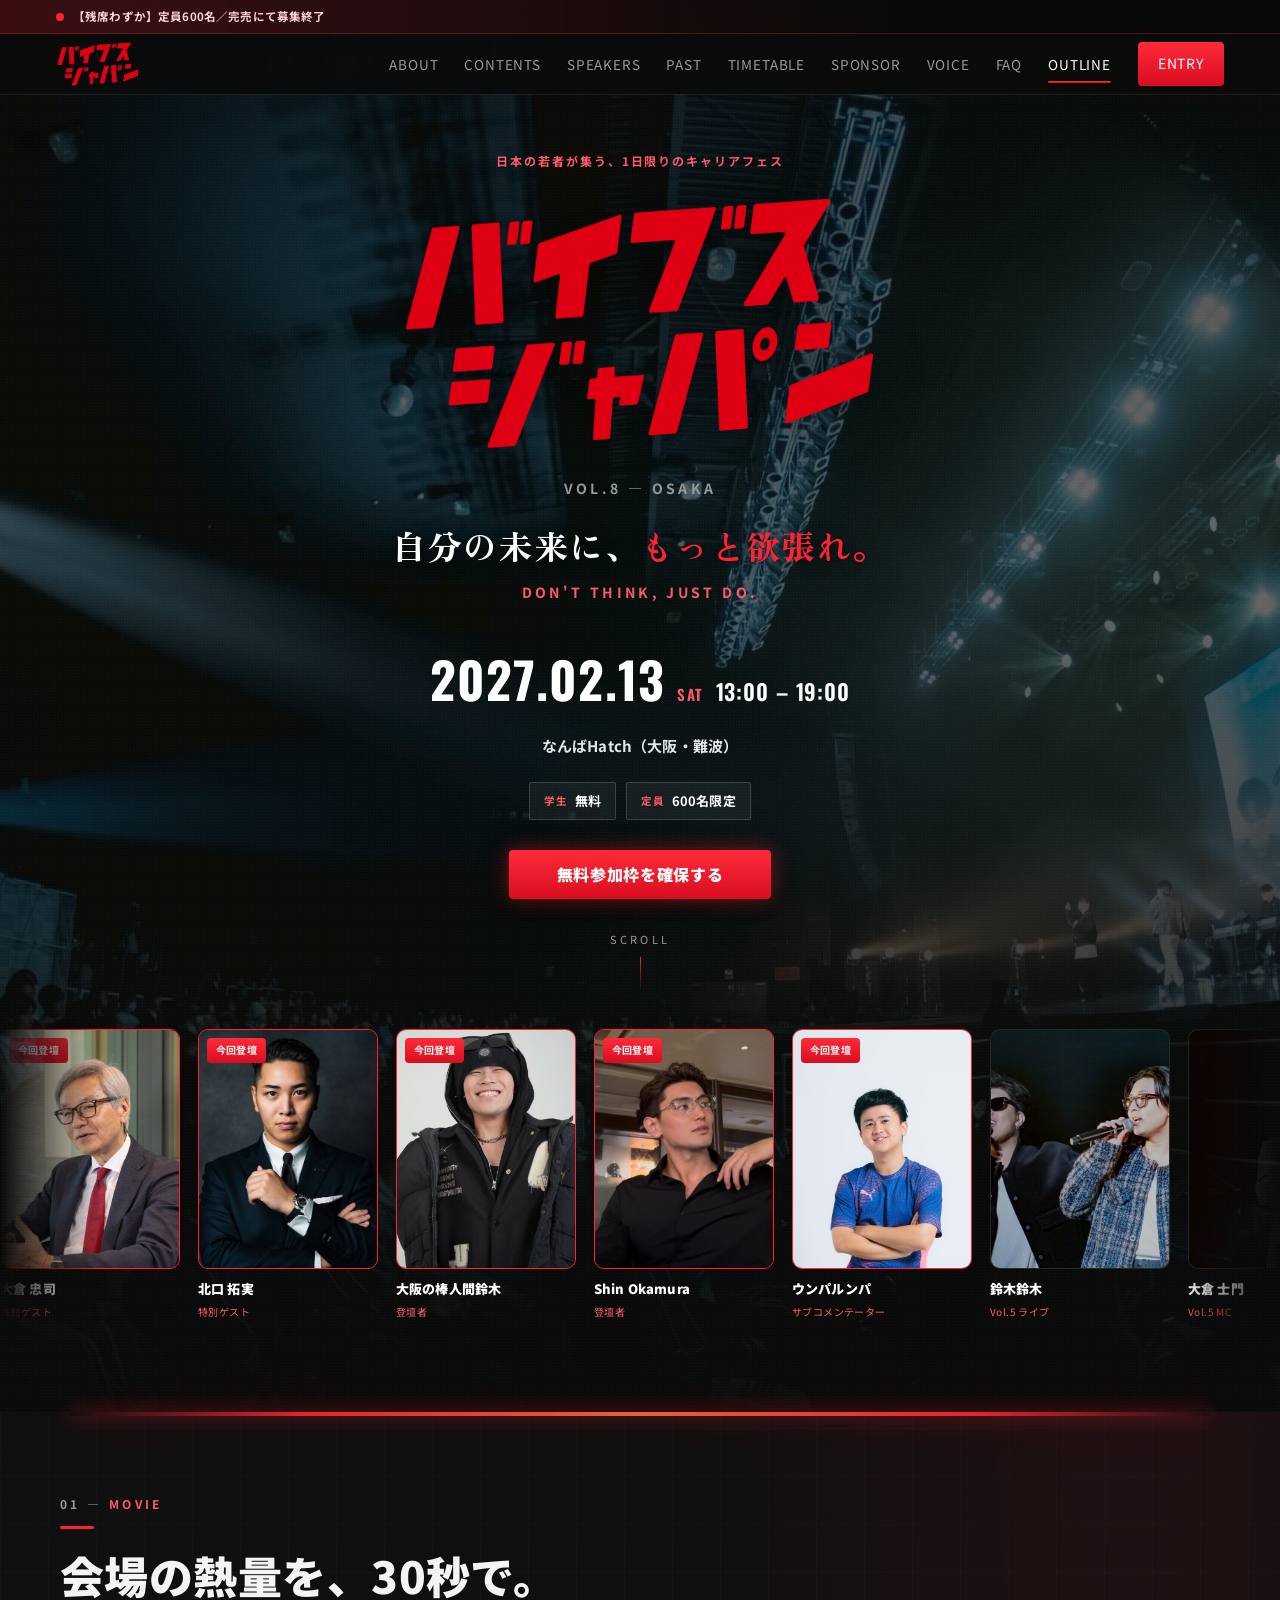
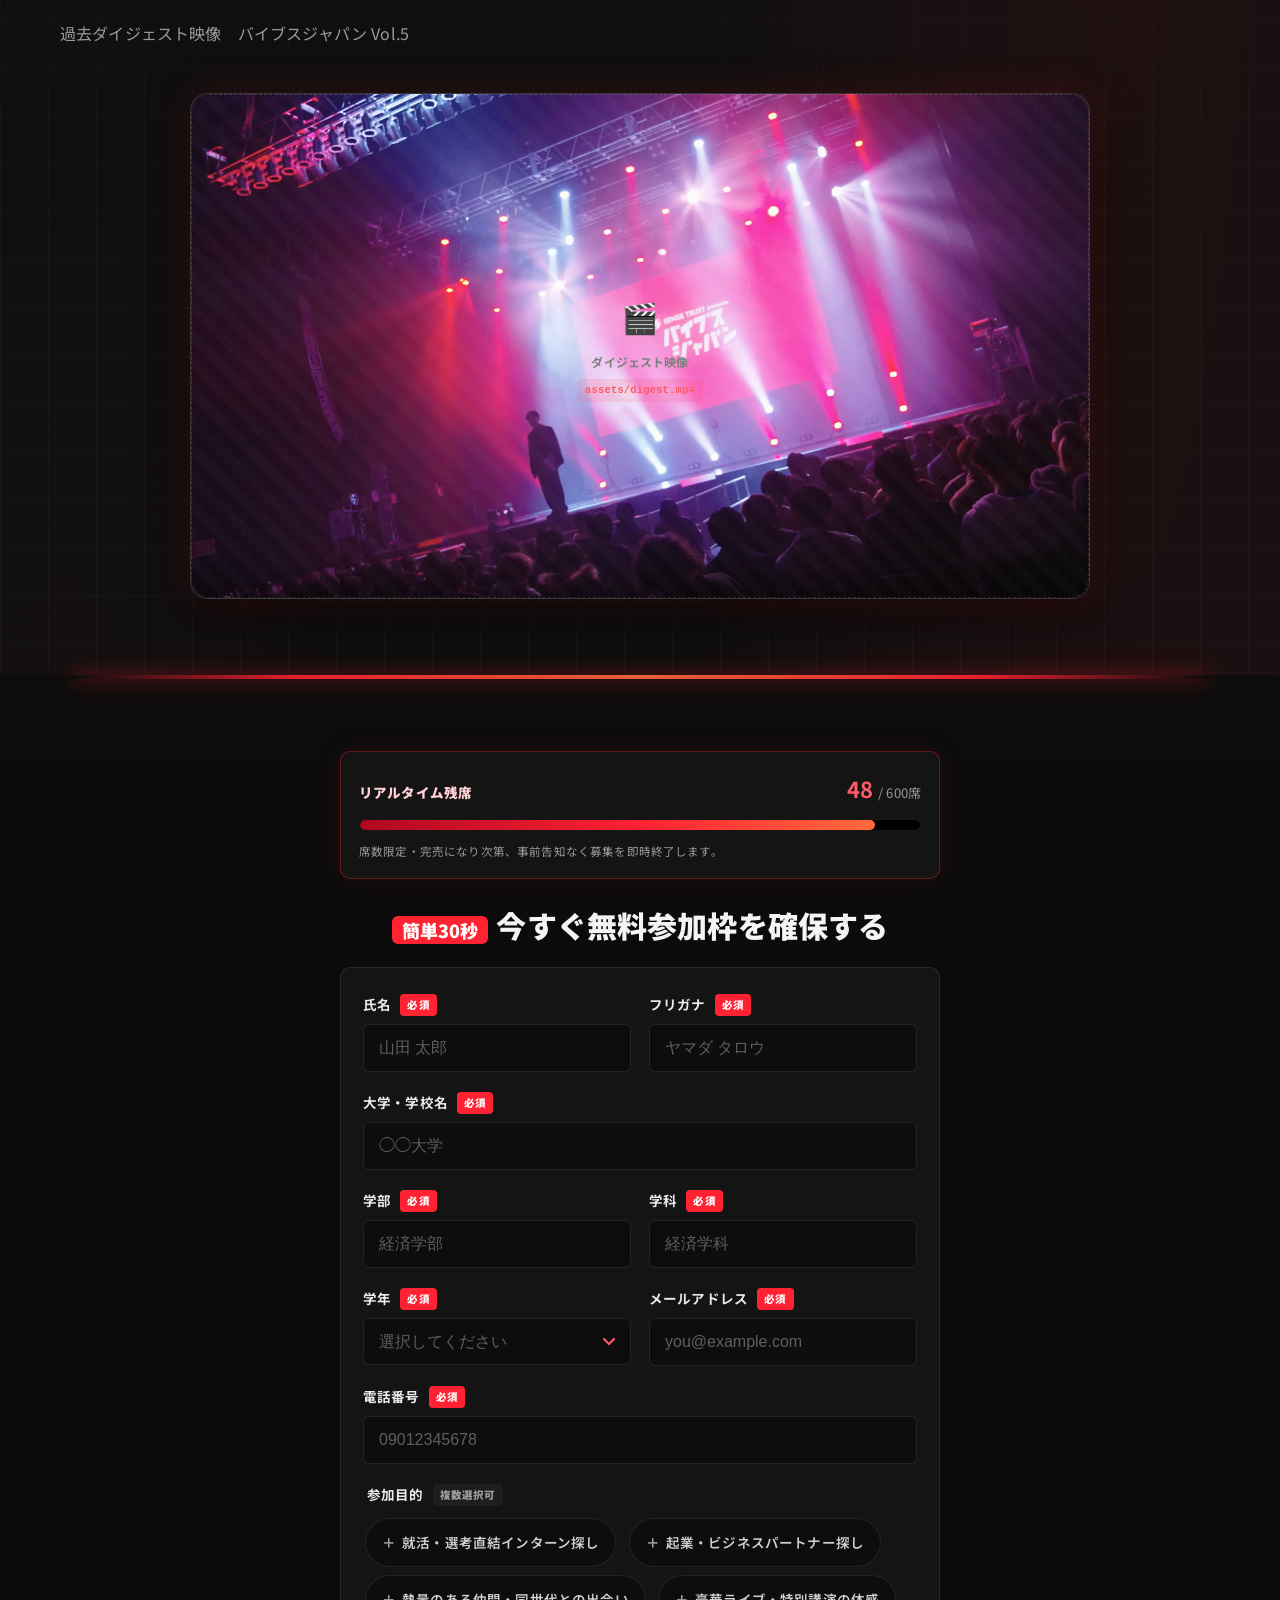
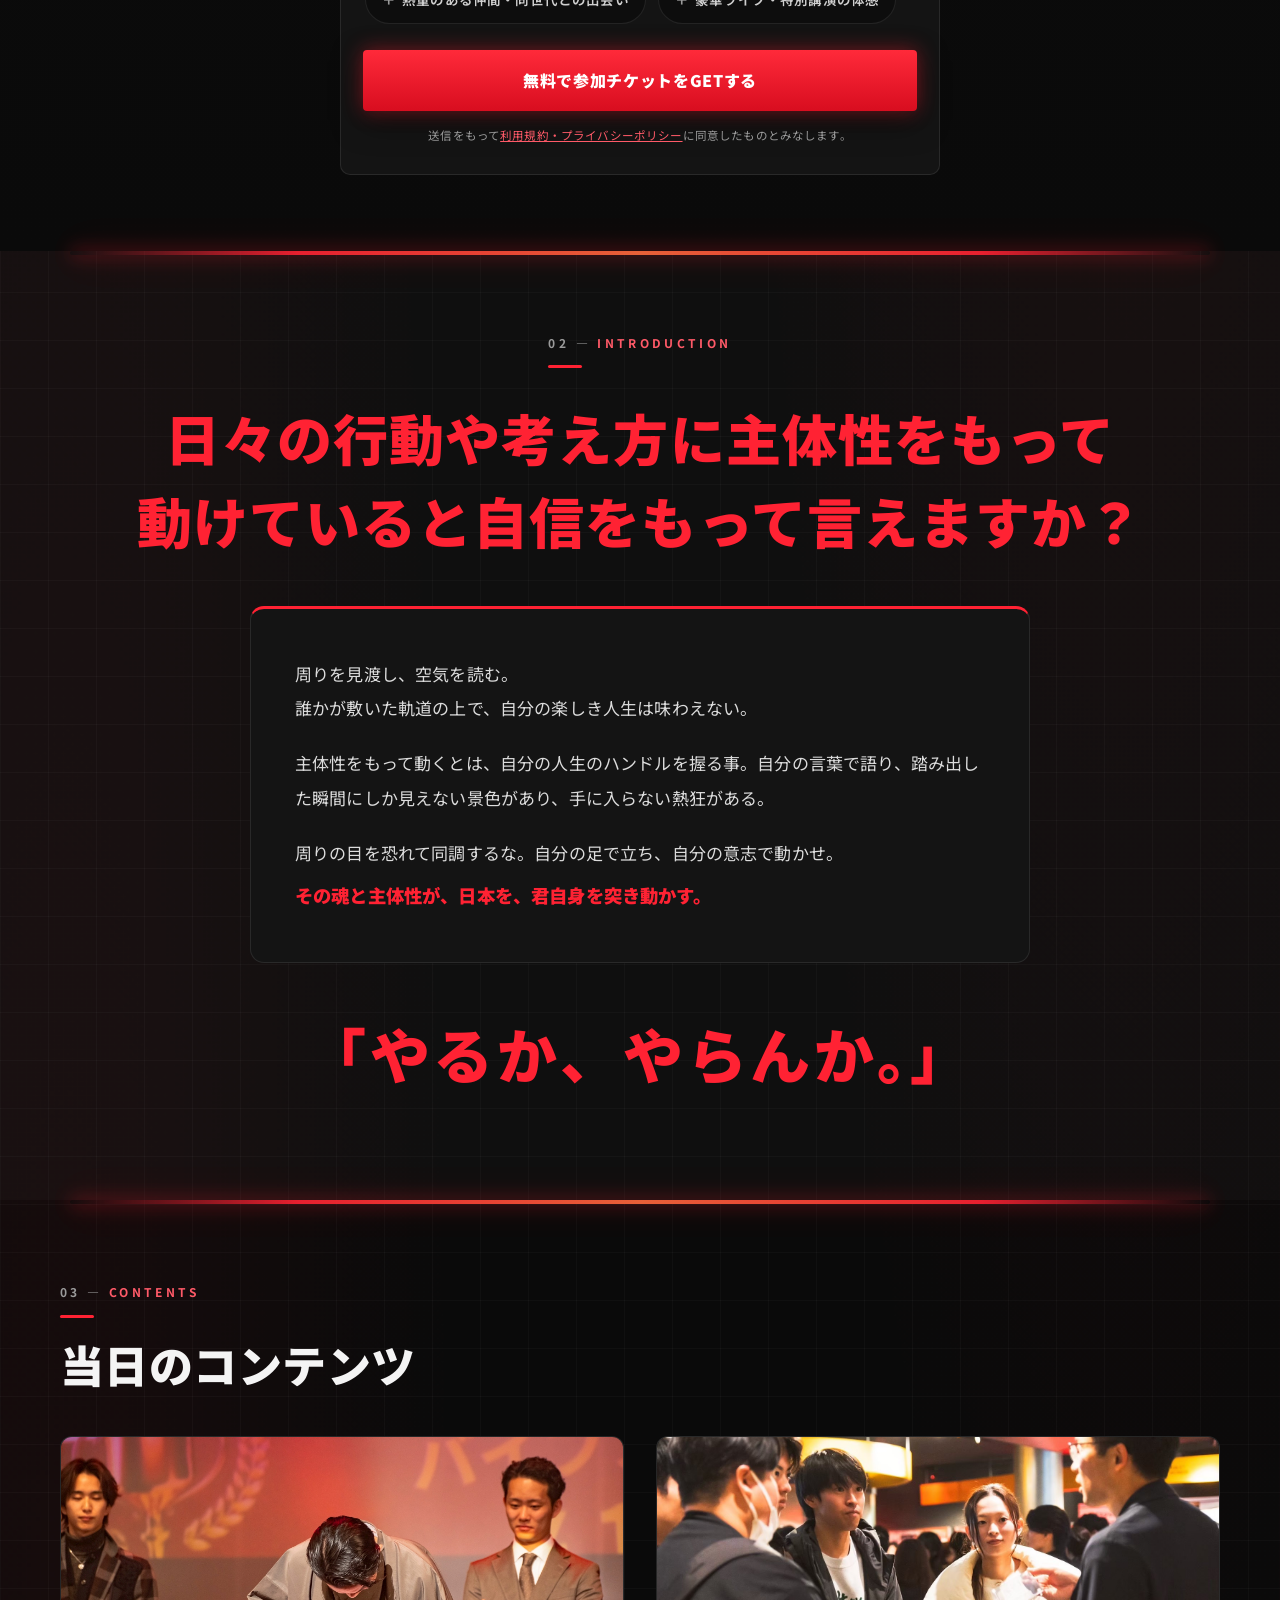
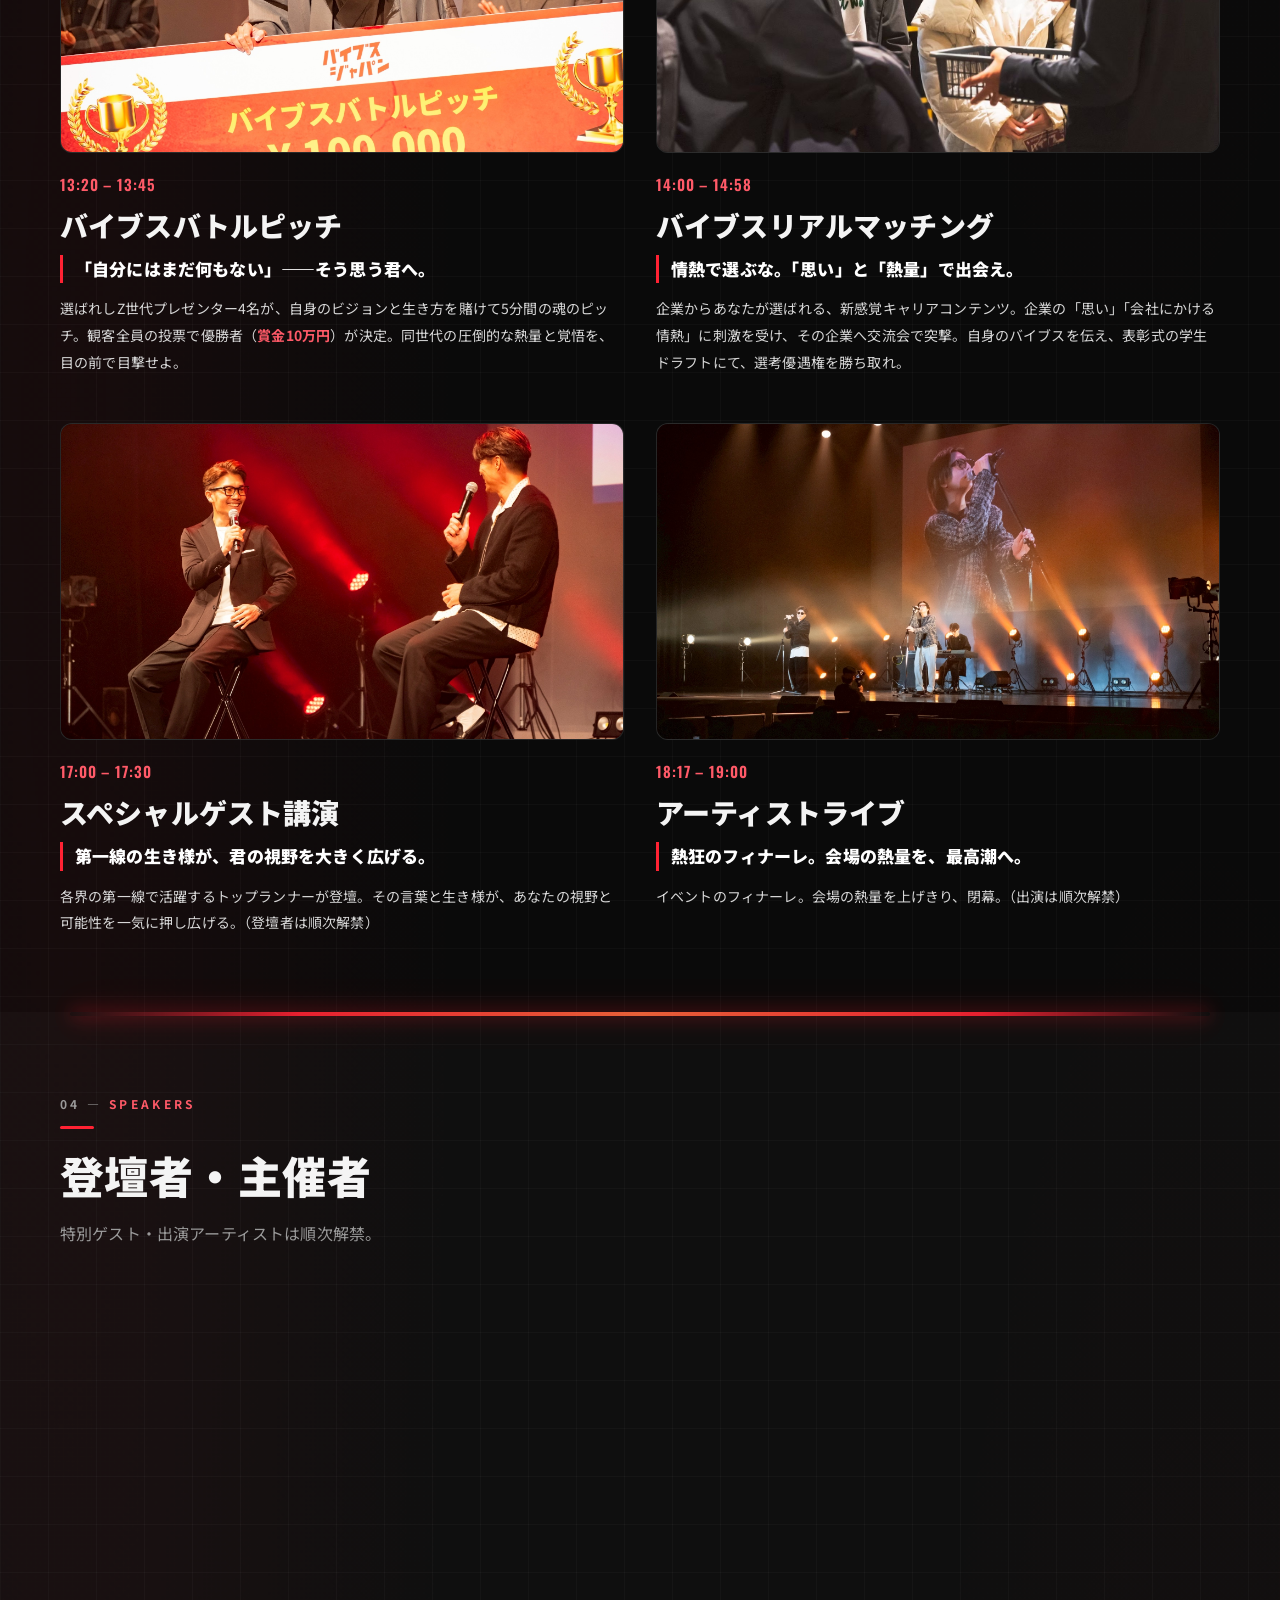
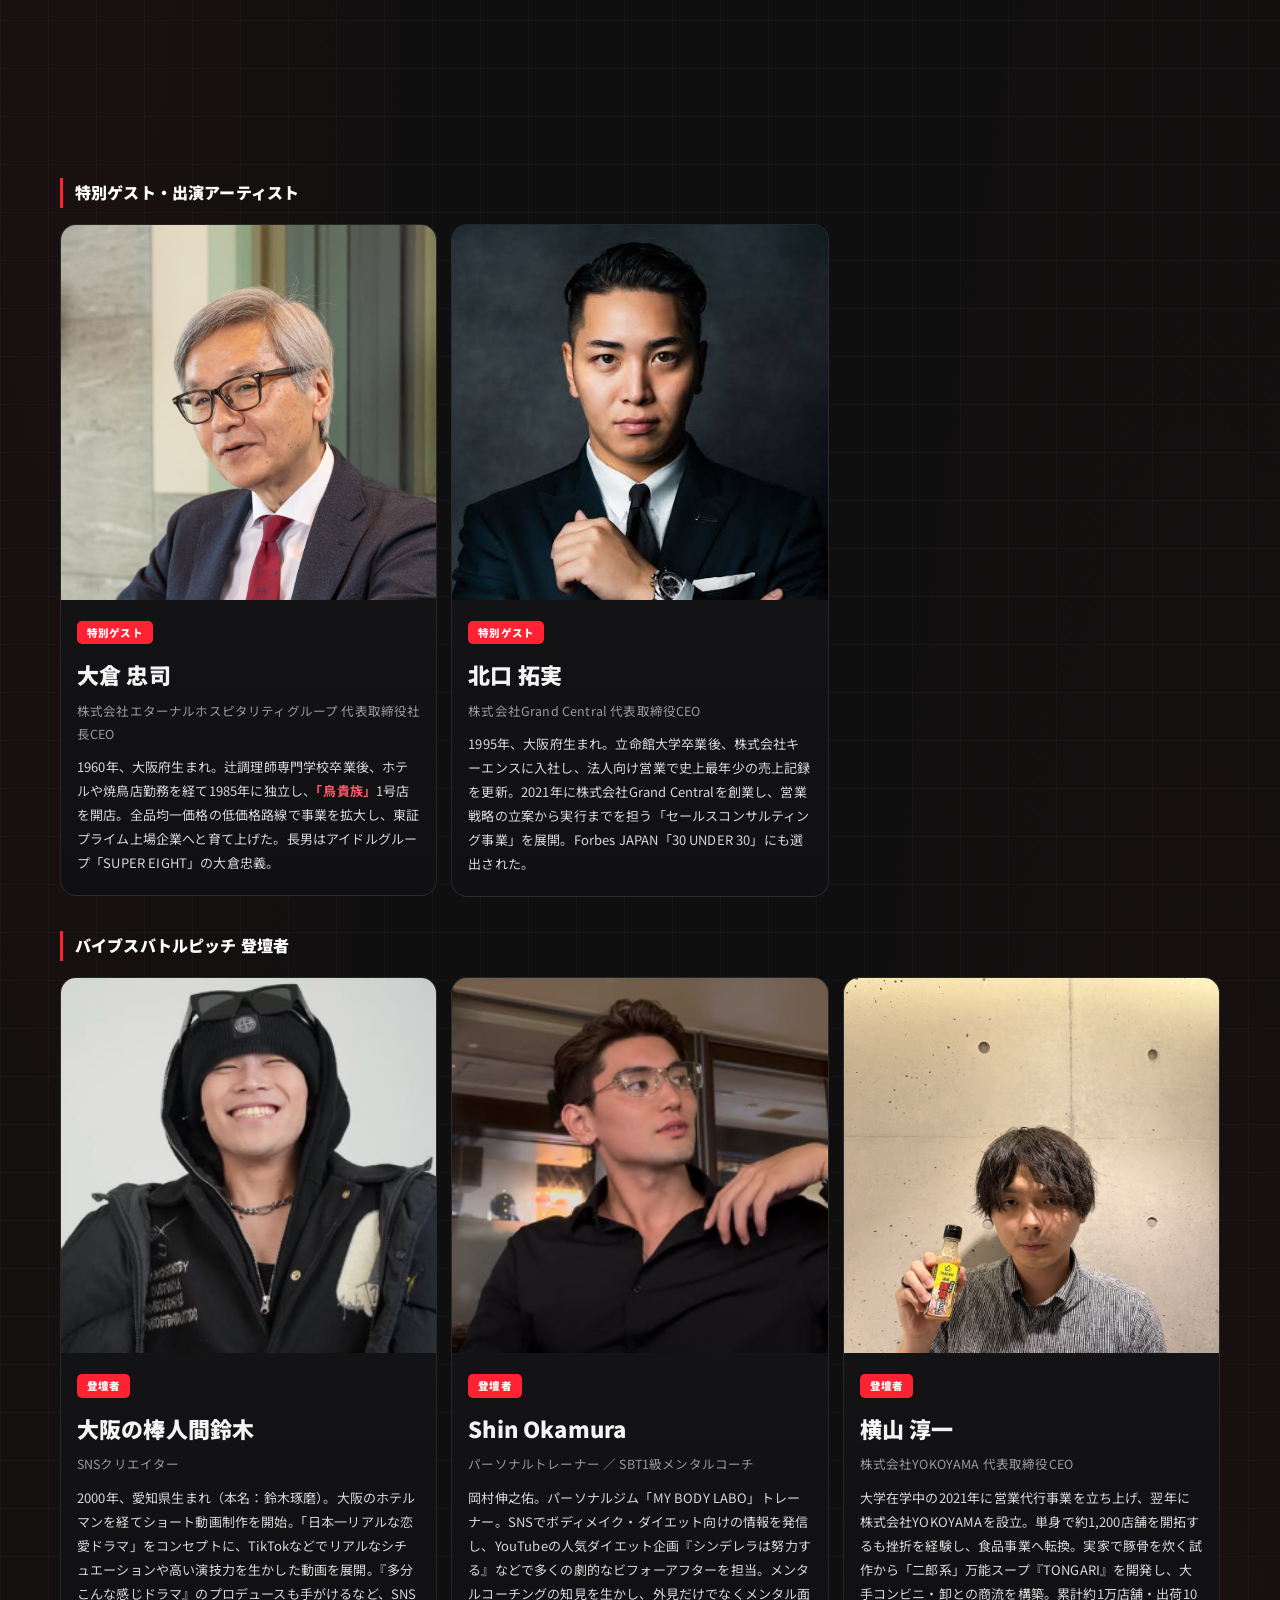
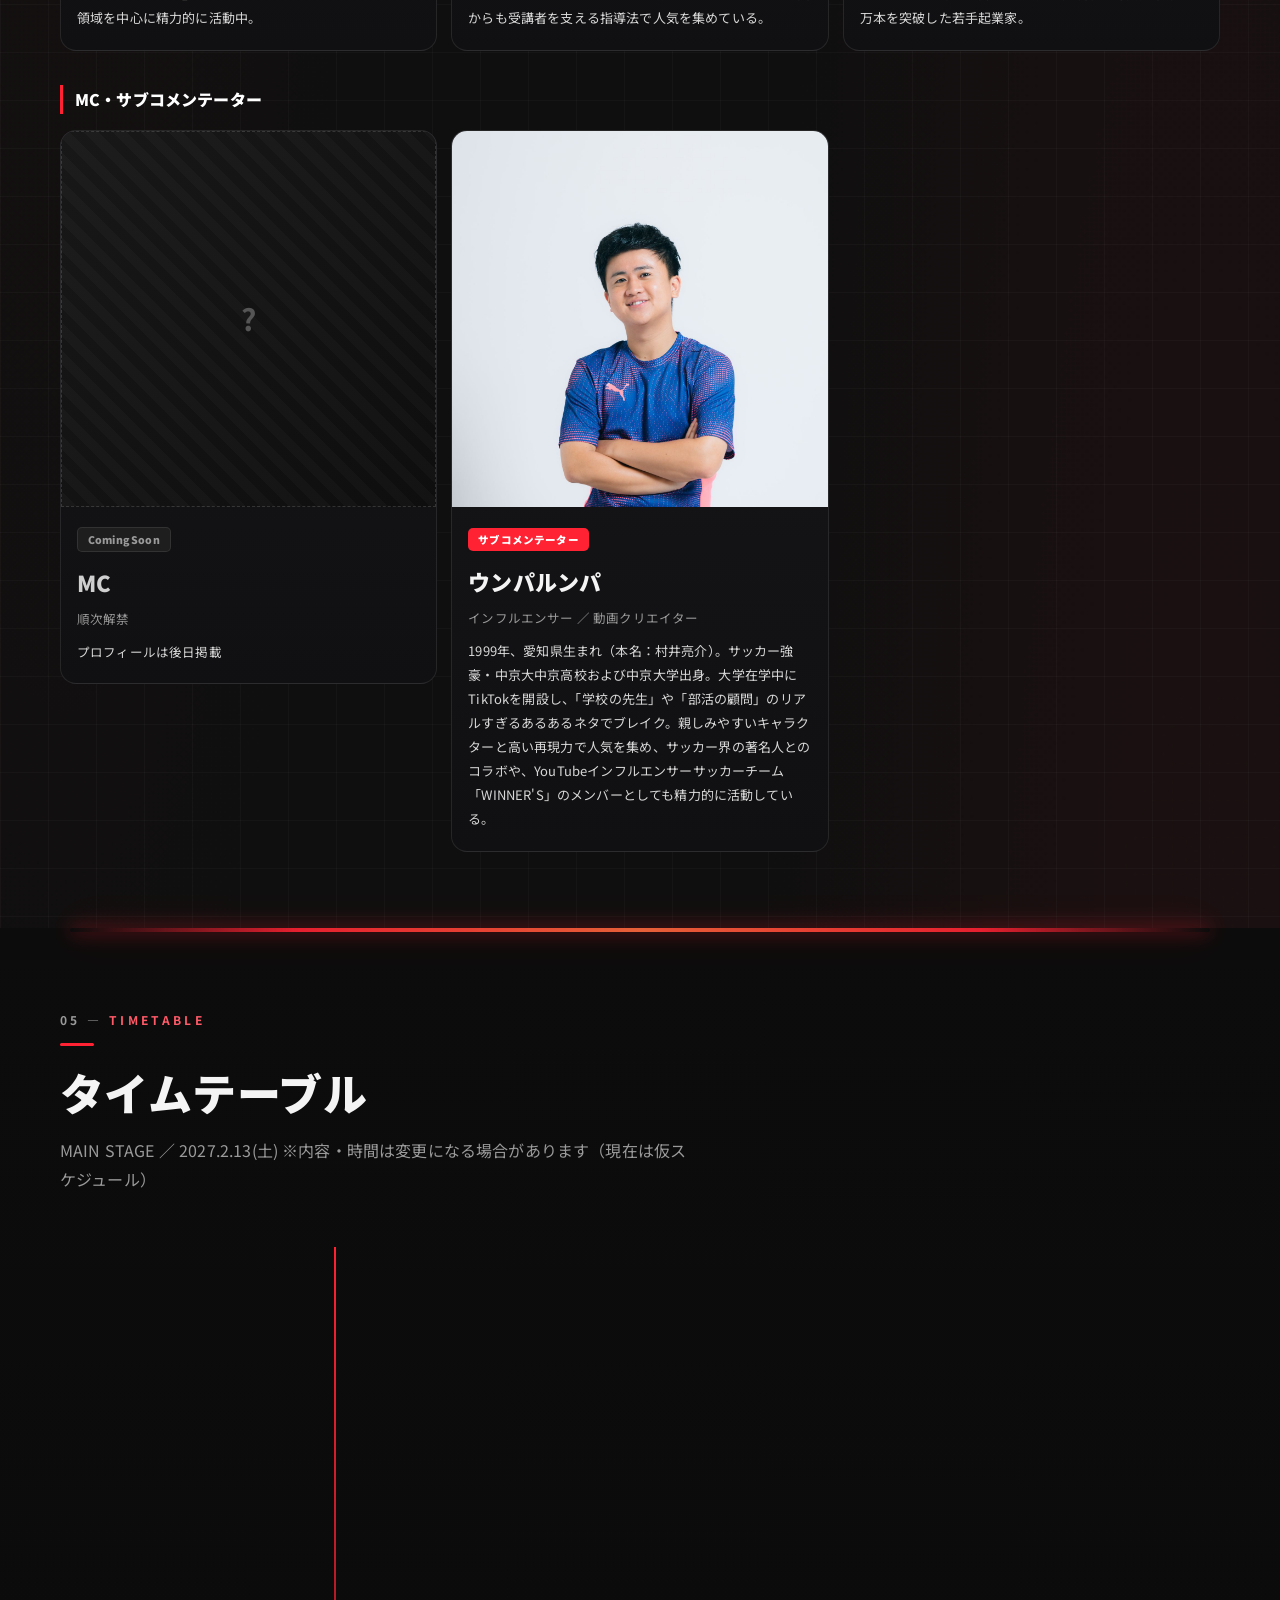
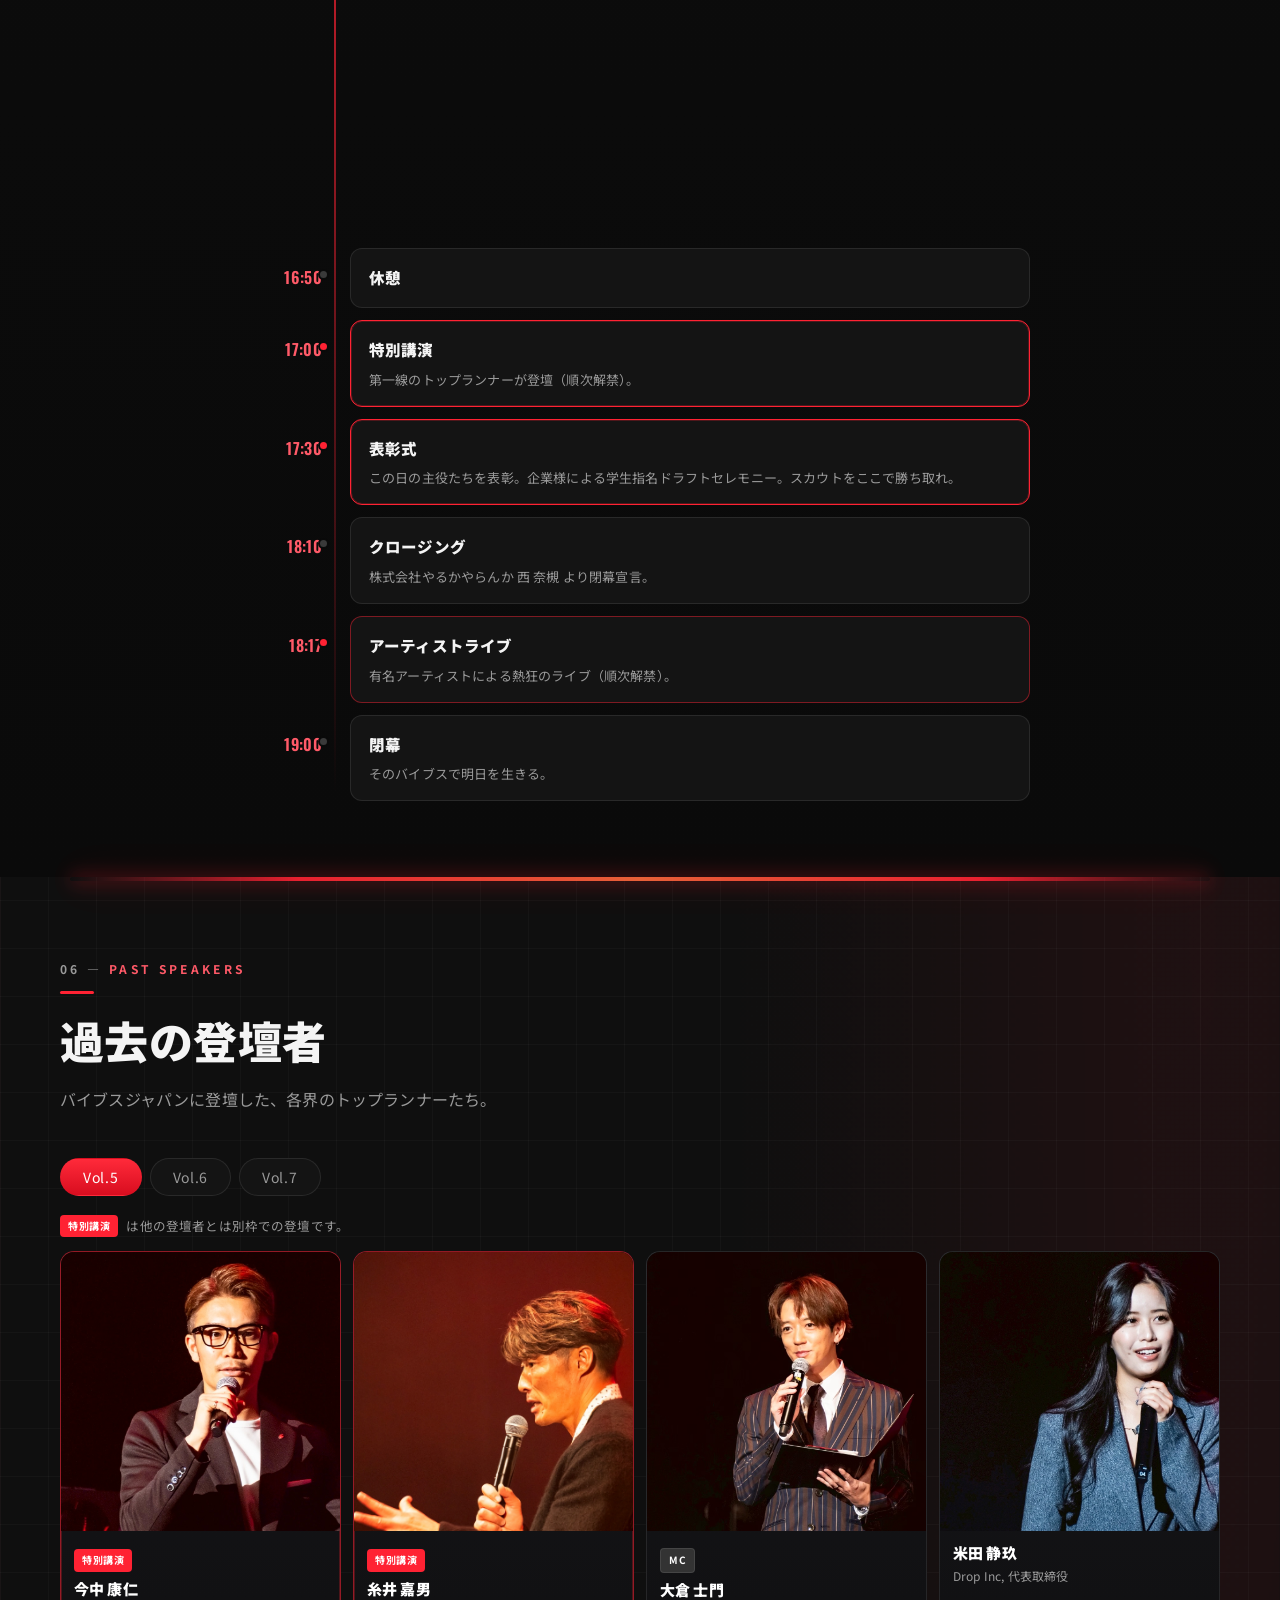
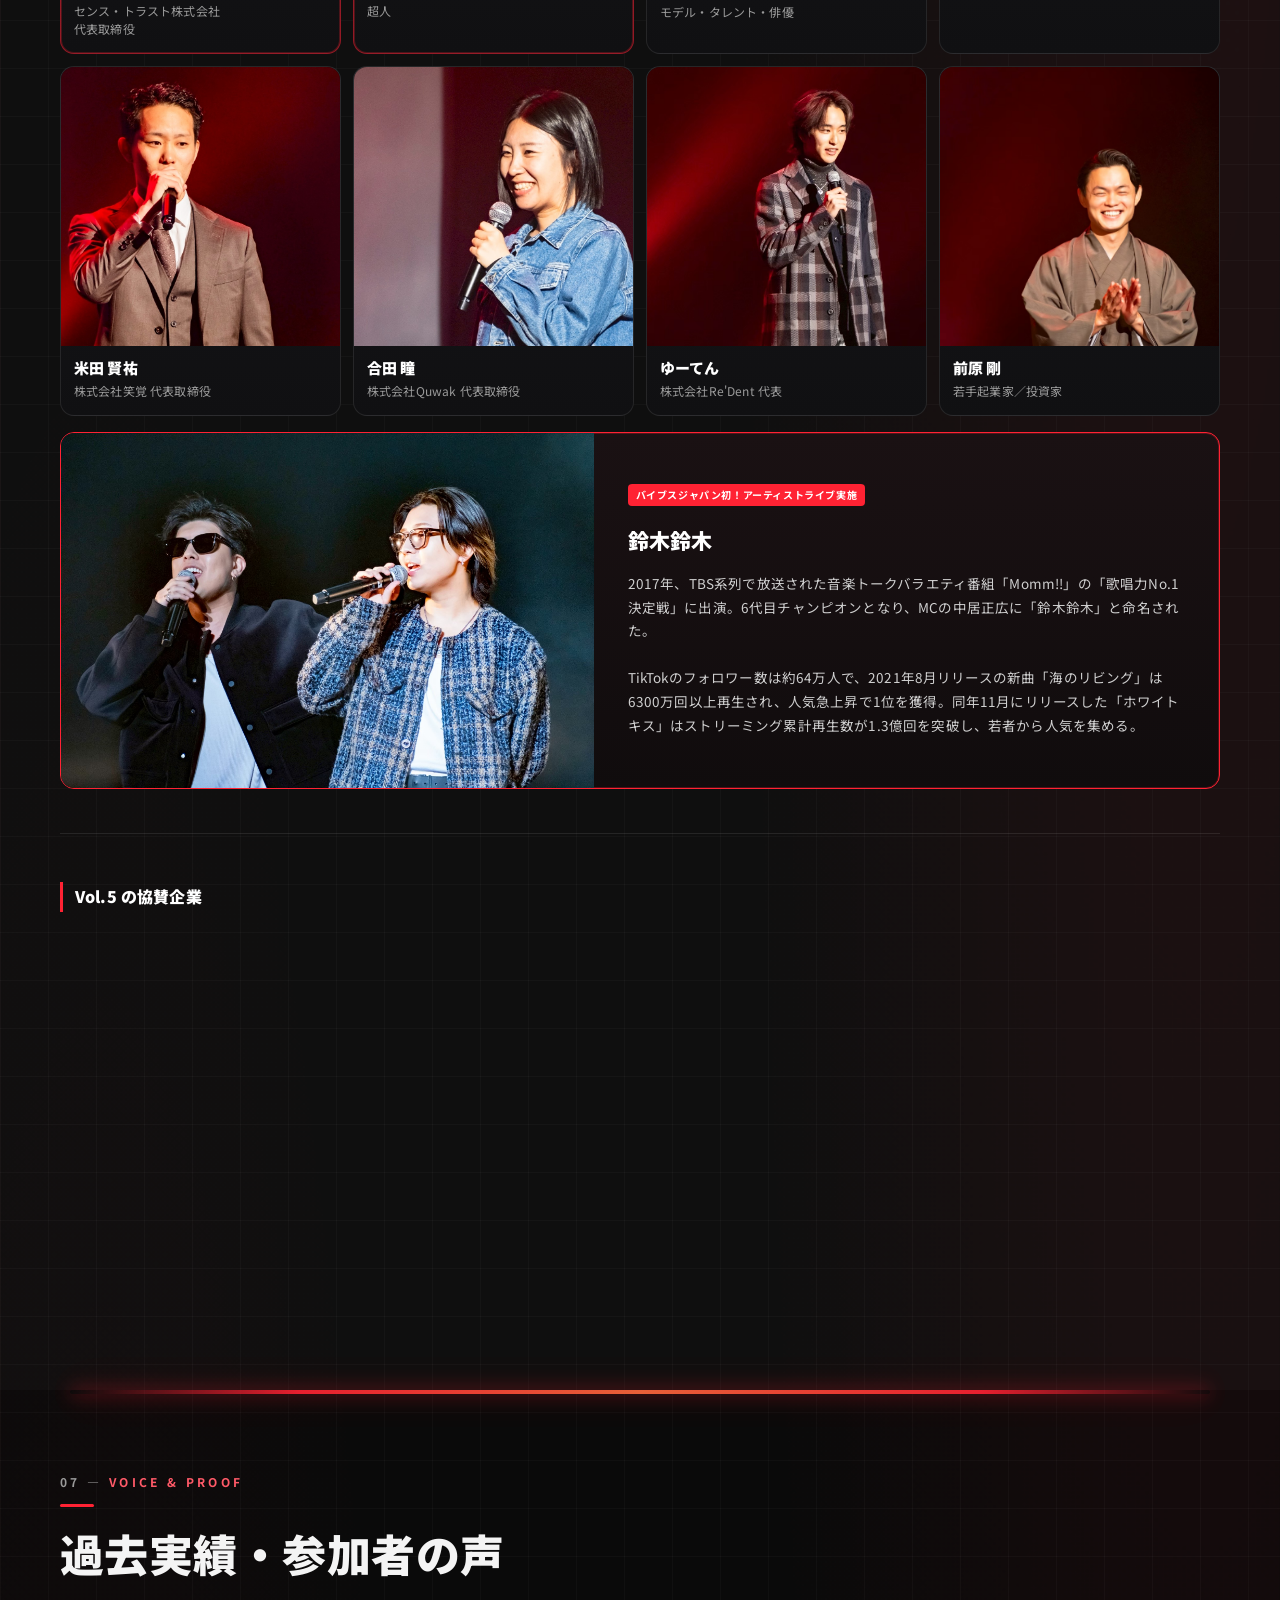
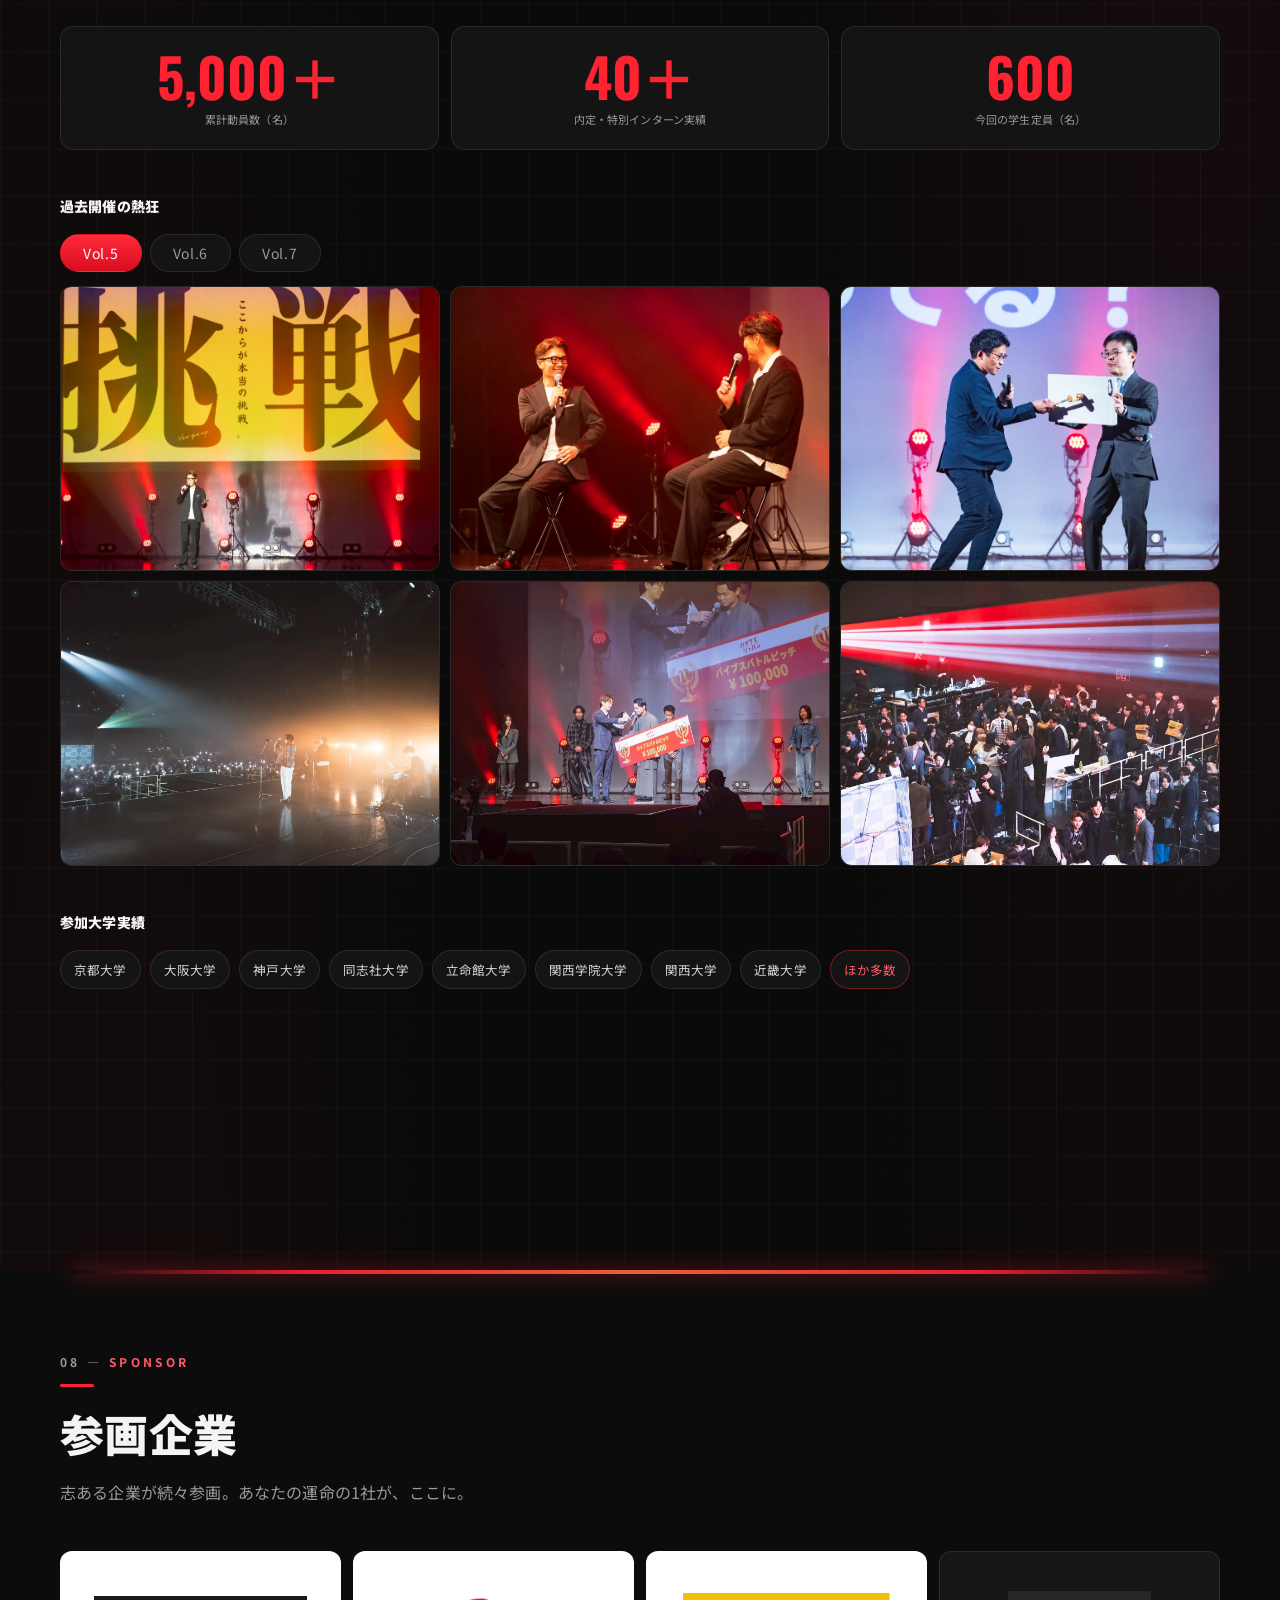
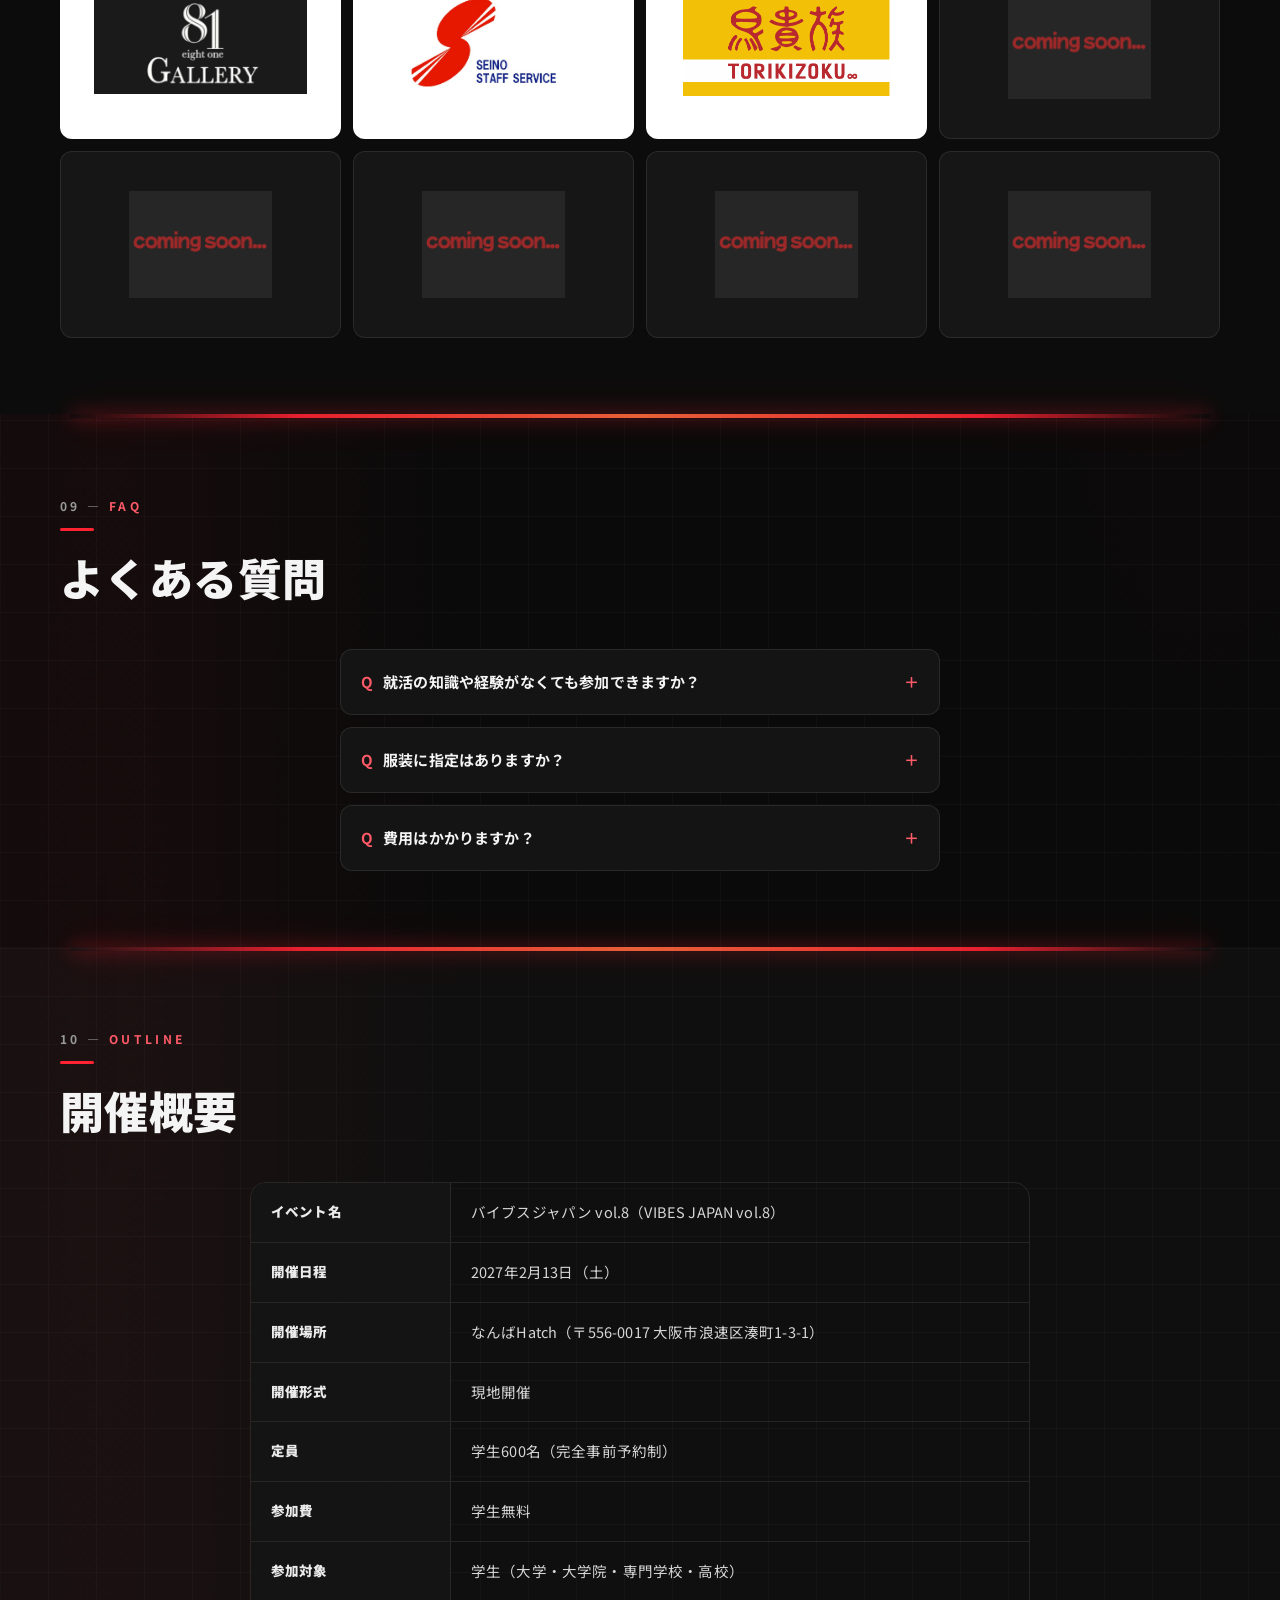
==== index.html @ 22008583 "バイブスジャパン vol.8 LP 一式をアップロード Co-Authored-By: Claude Opus 4.8 <noreply@anthropic.com>" ====
<!DOCTYPE html>
<html lang="ja">
<head>
<meta charset="UTF-8">
<meta name="viewport" content="width=device-width, initial-scale=1.0">
<meta name="format-detection" content="telephone=no">
<title>バイブスジャパン vol.8 ｜ 日本の若者よ、立ち上がれ。</title>
<meta name="description" content="2027.2.13(土) なんばHatch。関西最大級・600名の学生 × 志ある企業 × 豪華ゲスト。就活・起業・インターン・仲間探し、すべての選択肢が動き出す1日。学生完全無料・完全事前予約制。">

<meta property="og:type" content="website">
<meta property="og:title" content="バイブスジャパン vol.8 ｜ 日本の若者よ、立ち上がれ。">
<meta property="og:description" content="2027.2.13(土) なんばHatch。関西最大級・600名の学生が集う祭典。学生完全無料。">
<meta property="og:site_name" content="VIBES JAPAN vol.8">
<meta property="og:image" content="assets/ogp.jpg">
<meta name="theme-color" content="#0A0A0A">
<link rel="icon" href="assets/favicon.png">
<link rel="apple-touch-icon" href="assets/favicon.png">

<link rel="preconnect" href="https://fonts.googleapis.com">
<link rel="preconnect" href="https://fonts.gstatic.com" crossorigin>
<link href="https://fonts.googleapis.com/css2?family=Anton&family=Space+Mono:wght@400;700&family=Yuji+Syuku&family=Zen+Kurenaido&family=Yusei+Magic&family=Zen+Kaku+Gothic+New:wght@400;500;700;900&family=Noto+Sans+JP:wght@400;500;700;900&family=Oswald:wght@500;600;700&family=Zen+Old+Mincho:wght@600;700;900&display=swap" rel="stylesheet">

<link rel="stylesheet" href="css/style.css">
</head>
<body>

<!-- ============ 固定ヘッダー ============ -->
<!-- 赤シグナル背景アニメ（全体） -->
<div class="fx-signals" aria-hidden="true">
  <span class="fx-beam"></span>
  <span class="fx-beam"></span>
  <span class="fx-beam"></span>
  <span class="fx-beam"></span>
  <span class="fx-beam"></span>
  <span class="fx-beam"></span>
</div>

<header class="hdr" id="hdr">
  <div class="hdr__ticker">
    <div class="hdr__ticker-inner">
      <span class="hdr__dot"></span>
      <span class="hdr__ticker-text">【残席わずか】定員600名／完売にて募集終了</span>
    </div>
  </div>
  <div class="hdr__bar">
    <a class="hdr__logo" href="#hero" data-logo-wrap>
      <img class="logo-img" src="assets/logo.png" alt="VIBES JAPAN vol.8" data-logo>
      <span class="logo-text">VIBES <b>JAPAN</b> <span>vol.8</span></span>
    </a>
    <nav class="nav" id="nav" aria-label="メインナビ">
      <a href="#intro">ABOUT</a>
      <a href="#contents">CONTENTS</a>
      <a href="#speakers">SPEAKERS</a>
      <a href="#past-speakers">PAST</a>
      <a href="#timetable">TIMETABLE</a>
      <a href="#sponsor">SPONSOR</a>
      <a href="#voice">VOICE</a>
      <a href="#faq">FAQ</a>
      <a href="#outline">OUTLINE</a>
      <a href="#entry" class="nav__entry">ENTRY 申込</a>
    </nav>
    <a href="#entry" class="hdr__cta">ENTRY</a>
    <button class="hdr__burger" id="burger" aria-label="メニューを開く" aria-expanded="false"><span></span><span></span><span></span></button>
  </div>
</header>
<div class="nav-scrim" id="navScrim" hidden></div>

<main>

<!-- ============ HERO ============ -->
<section class="hero" id="hero">
  <div class="hero__bg" aria-hidden="true">
    <figure class="photo photo--hero" data-photo>
      <img src="assets/fv-bg.jpg" alt="">
      <span class="photo__ph"><span class="photo__ico">🖼️</span>FVメイン写真<code>assets/fv-bg.jpg</code><small>なんばHatchのステージ・熱狂する若者など（横長・2000px推奨）</small></span>
    </figure>
    <div class="hero__scrim"></div>
    <div class="hero__glow"></div>
    <div class="hero__noise"></div>
  </div>

  <div class="hero__inner">
    <p class="hero__eyebrow">日本の若者が集う、1日限りのキャリアフェス</p>
    <h1 class="hero__logo" data-logo-wrap>
      <img class="hero__logo-img logo-img" src="assets/logo.png" alt="バイブスジャパン" data-logo>
      <span class="logo-text">VIBES JAPAN</span>
    </h1>
    <p class="hero__vol">VOL.8 — OSAKA</p>
    <div class="hero__catch">
      <p class="hero__catch-jp">自分の未来に、<span class="ember">もっと欲張れ。</span></p>
      <p class="hero__catch-en">DON'T THINK, JUST DO.</p>
    </div>
    <div class="hero__facts">
      <p class="hero__date"><b>2027.02.13</b><span>SAT</span><i>13:00 – 19:00</i></p>
      <p class="hero__venue">なんばHatch（大阪・難波）</p>
    </div>
    <div class="hero__pills">
      <span class="hero__pill"><b>学生</b>無料</span>
      <span class="hero__pill"><b>定員</b>600名限定</span>
    </div>
    <a href="#entry" class="btn btn--primary hero__btn">無料参加枠を確保する</a>
    <p class="hero__scroll">SCROLL</p>
  </div>

  <div class="hero__guests" aria-label="登壇者">
    <div class="hero__guests-track">
      <!-- 今回の登壇者 -->
      <div class="hero__guest hero__guest--now"><figure class="photo"><img src="assets/guest-1.jpg" alt="大倉 忠司"></figure><b>大倉 忠司</b><small>特別ゲスト</small></div>
      <div class="hero__guest hero__guest--now"><figure class="photo"><img src="assets/guest-2.jpg" alt="北口 拓実"></figure><b>北口 拓実</b><small>特別ゲスト</small></div>
      <div class="hero__guest hero__guest--now"><figure class="photo"><img src="assets/pitch-1.jpg" alt="大阪の棒人間鈴木"></figure><b>大阪の棒人間鈴木</b><small>登壇者</small></div>
      <div class="hero__guest hero__guest--now"><figure class="photo"><img src="assets/pitch-2.jpg" alt="Shin Okamura"></figure><b>Shin Okamura</b><small>登壇者</small></div>
      <div class="hero__guest hero__guest--now"><figure class="photo"><img src="assets/sub-1.jpg" alt="ウンパルンパ"></figure><b>ウンパルンパ</b><small>サブコメンテーター</small></div>
      <!-- 過去の登壇者（Vol.5） -->
      <div class="hero__guest hero__guest--past"><figure class="photo"><img src="assets/past-5-live.jpg" alt="鈴木鈴木"></figure><b>鈴木鈴木</b><small>Vol.5 ライブ</small></div>
      <div class="hero__guest hero__guest--past"><figure class="photo"><img src="assets/past-5-mc.jpg" alt="大倉 士門"></figure><b>大倉 士門</b><small>Vol.5 MC</small></div>
      <div class="hero__guest hero__guest--past"><figure class="photo"><img src="assets/past-5-1.jpg" alt="今中 康仁"></figure><b>今中 康仁</b><small>Vol.5 特別講演</small></div>
      <div class="hero__guest hero__guest--past"><figure class="photo"><img src="assets/past-5-2.jpg" alt="糸井 嘉男"></figure><b>糸井 嘉男</b><small>Vol.5 特別講演</small></div>
      <div class="hero__guest hero__guest--past"><figure class="photo"><img src="assets/past-5-3.jpg" alt="米田 静玖"></figure><b>米田 静玖</b><small>Vol.5 登壇</small></div>
      <div class="hero__guest hero__guest--past"><figure class="photo"><img src="assets/past-5-4.jpg" alt="米田 賢祐"></figure><b>米田 賢祐</b><small>Vol.5 登壇</small></div>
      <div class="hero__guest hero__guest--past"><figure class="photo"><img src="assets/past-5-5.jpg" alt="合田 瞳"></figure><b>合田 瞳</b><small>Vol.5 登壇</small></div>
      <div class="hero__guest hero__guest--past"><figure class="photo"><img src="assets/past-5-6.jpg" alt="ゆーてん"></figure><b>ゆーてん</b><small>Vol.5 登壇</small></div>
      <div class="hero__guest hero__guest--past"><figure class="photo"><img src="assets/past-5-7.jpg" alt="前原 剛"></figure><b>前原 剛</b><small>Vol.5 登壇</small></div>
      <!-- ループ用の複製 -->
      <div class="hero__guest hero__guest--now" aria-hidden="true"><figure class="photo"><img src="assets/guest-1.jpg" alt=""></figure><b>大倉 忠司</b><small>特別ゲスト</small></div>
      <div class="hero__guest hero__guest--now" aria-hidden="true"><figure class="photo"><img src="assets/guest-2.jpg" alt=""></figure><b>北口 拓実</b><small>特別ゲスト</small></div>
      <div class="hero__guest hero__guest--now" aria-hidden="true"><figure class="photo"><img src="assets/pitch-1.jpg" alt=""></figure><b>大阪の棒人間鈴木</b><small>登壇者</small></div>
      <div class="hero__guest hero__guest--now" aria-hidden="true"><figure class="photo"><img src="assets/pitch-2.jpg" alt=""></figure><b>Shin Okamura</b><small>登壇者</small></div>
      <div class="hero__guest hero__guest--now" aria-hidden="true"><figure class="photo"><img src="assets/sub-1.jpg" alt=""></figure><b>ウンパルンパ</b><small>サブコメンテーター</small></div>
      <div class="hero__guest hero__guest--past" aria-hidden="true"><figure class="photo"><img src="assets/past-5-live.jpg" alt=""></figure><b>鈴木鈴木</b><small>Vol.5 ライブ</small></div>
      <div class="hero__guest hero__guest--past" aria-hidden="true"><figure class="photo"><img src="assets/past-5-mc.jpg" alt=""></figure><b>大倉 士門</b><small>Vol.5 MC</small></div>
      <div class="hero__guest hero__guest--past" aria-hidden="true"><figure class="photo"><img src="assets/past-5-1.jpg" alt=""></figure><b>今中 康仁</b><small>Vol.5 特別講演</small></div>
      <div class="hero__guest hero__guest--past" aria-hidden="true"><figure class="photo"><img src="assets/past-5-2.jpg" alt=""></figure><b>糸井 嘉男</b><small>Vol.5 特別講演</small></div>
      <div class="hero__guest hero__guest--past" aria-hidden="true"><figure class="photo"><img src="assets/past-5-3.jpg" alt=""></figure><b>米田 静玖</b><small>Vol.5 登壇</small></div>
      <div class="hero__guest hero__guest--past" aria-hidden="true"><figure class="photo"><img src="assets/past-5-4.jpg" alt=""></figure><b>米田 賢祐</b><small>Vol.5 登壇</small></div>
      <div class="hero__guest hero__guest--past" aria-hidden="true"><figure class="photo"><img src="assets/past-5-5.jpg" alt=""></figure><b>合田 瞳</b><small>Vol.5 登壇</small></div>
      <div class="hero__guest hero__guest--past" aria-hidden="true"><figure class="photo"><img src="assets/past-5-6.jpg" alt=""></figure><b>ゆーてん</b><small>Vol.5 登壇</small></div>
      <div class="hero__guest hero__guest--past" aria-hidden="true"><figure class="photo"><img src="assets/past-5-7.jpg" alt=""></figure><b>前原 剛</b><small>Vol.5 登壇</small></div>
    </div>
  </div>
</section>

<!-- ============ MOVIE ============ -->
<section class="section movie" id="movie">
  <div class="wrap sec-head">
    <p class="kicker">MOVIE</p>
    <h2 class="sec-title">会場の熱量を、30秒で。</h2>
    <p class="sec-lead">過去ダイジェスト映像　バイブスジャパン Vol.5</p>
  </div>
  <div class="wrap">
    <div class="movie__frame" data-video>
      <video class="movie__video" preload="none" playsinline poster="assets/digest-poster.jpg">
        <source src="assets/digest.mp4" type="video/mp4">
      </video>
      <button type="button" class="movie__play" aria-label="ダイジェスト映像を再生"><span class="movie__play-ico"></span></button>
      <span class="movie__ph"><span class="photo__ico">🎬</span>ダイジェスト映像<code>assets/digest.mp4</code></span>
    </div>
  </div>
</section>

<!-- ============ QUICK ENTRY（FV直下フォーム） ============ -->
<section class="section quick" id="quick">
  <div class="wrap wrap--narrow">
    <div class="seat-meter" data-total="600" data-taken="552">
      <div class="seat-meter__head">
        <span class="seat-meter__label">リアルタイム残席</span>
        <span class="seat-meter__count"><b id="seatRemainQuick">48</b> / 600席</span>
      </div>
      <div class="seat-meter__bar"><span class="seat-meter__fill" style="--pct:92%"></span></div>
      <p class="seat-meter__note">席数限定・完売になり次第、事前告知なく募集を即時終了します。</p>
    </div>
    <h2 class="quick__title"><span class="quick__badge">簡単30秒</span>今すぐ無料参加枠を確保する</h2>
    <form class="entry-form entry-form--quick" data-form="quick" novalidate>
      <div class="entry-form__grid">
        <div class="field"><label>氏名 <span class="req">必須</span></label><input type="text" name="name" autocomplete="name" placeholder="山田 太郎" required><p class="err"></p></div>
        <div class="field"><label>フリガナ <span class="req">必須</span></label><input type="text" name="kana" placeholder="ヤマダ タロウ" required><p class="err"></p></div>
        <div class="field field--full"><label>大学・学校名 <span class="req">必須</span></label><input type="text" name="university" placeholder="◯◯大学" required><p class="err"></p></div>
        <div class="field"><label>学部 <span class="req">必須</span></label><input type="text" name="faculty" placeholder="経済学部" required><p class="err"></p></div>
        <div class="field"><label>学科 <span class="req">必須</span></label><input type="text" name="department" placeholder="経済学科" required><p class="err"></p></div>
        <div class="field"><label>学年 <span class="req">必須</span></label><select name="grade" required><option value="" disabled selected>選択してください</option><option>学部1年</option><option>学部2年</option><option>学部3年</option><option>学部4年</option><option>修士1年</option><option>修士2年</option><option>博士課程</option><option>高校生</option><option>専門学校生</option><option>その他</option></select><p class="err"></p></div>
        <div class="field"><label>メールアドレス <span class="req">必須</span></label><input type="email" name="email" autocomplete="email" inputmode="email" placeholder="you@example.com" required><p class="err"></p></div>
        <div class="field field--full"><label>電話番号 <span class="req">必須</span></label><input type="tel" name="tel" autocomplete="tel" inputmode="tel" placeholder="09012345678" required><p class="err"></p></div>
      </div>
      <fieldset class="field field--check">
        <legend>参加目的 <span class="req req--soft">複数選択可</span></legend>
        <label class="check"><input type="checkbox" name="purpose" value="就活・選考直結インターン探し"><span>就活・選考直結インターン探し</span></label>
        <label class="check"><input type="checkbox" name="purpose" value="起業・ビジネスパートナー探し"><span>起業・ビジネスパートナー探し</span></label>
        <label class="check"><input type="checkbox" name="purpose" value="熱量のある仲間・同世代との出会い"><span>熱量のある仲間・同世代との出会い</span></label>
        <label class="check"><input type="checkbox" name="purpose" value="豪華ライブ・特別講演の体感"><span>豪華ライブ・特別講演の体感</span></label>
      </fieldset>
      <button type="submit" class="btn btn--primary btn--block btn--submit"><span>無料で参加チケットをGETする</span></button>
      <p class="entry-form__privacy">送信をもって<a href="#faq">利用規約・プライバシーポリシー</a>に同意したものとみなします。</p>
    </form>
  </div>
</section>

<!-- ============ INTRODUCTION ============ -->
<section class="section intro" id="intro">
  <div class="wrap sec-head">
    <p class="kicker">INTRODUCTION</p>
    <div class="handwrite" data-fade><span class="hw-a">日々の行動や考え方に主体性をもって</span><span class="hw-b">動けていると自信をもって言えますか？</span></div>
  </div>
  <div class="wrap wrap--mid">
    <div class="intro__msg">
      <p>周りを見渡し、空気を読む。<br>誰かが敷いた軌道の上で、自分の楽しき人生は味わえない。</p>
      <p>主体性をもって動くとは、自分の人生のハンドルを握る事。自分の言葉で語り、踏み出した瞬間にしか見えない景色があり、手に入らない熱狂がある。</p>
      <p>周りの目を恐れて同調するな。自分の足で立ち、自分の意志で動かせ。<br><strong>その魂と主体性が、日本を、君自身を突き動かす。</strong></p>
    </div>
    <p class="intro__cry">「やるか、やらんか。」</p>
  </div>
</section>

<!-- ============ CONTENTS ============ -->
<section class="section contents" id="contents">
  <div class="wrap sec-head">
    <p class="kicker">CONTENTS</p>
    <h2 class="sec-title">当日のコンテンツ</h2>
  </div>
  <div class="wrap">
    <div class="progs">

      <article class="prog">
        <figure class="photo photo--prog" data-photo><img src="assets/program-pitch.jpg" alt="バイブスバトルピッチ"><span class="photo__ph"><span class="photo__ico">🖼️</span><code>program-pitch.jpg</code></span></figure>
        <div class="prog__body">
          <p class="prog__time">13:20 – 13:45</p>
          <h3 class="prog__title">バイブスバトルピッチ</h3>
          <p class="prog__hook">「自分にはまだ何もない」——そう思う君へ。</p>
          <p class="prog__desc">選ばれしZ世代プレゼンター4名が、自身のビジョンと生き方を賭けて5分間の魂のピッチ。観客全員の投票で優勝者（<b>賞金10万円</b>）が決定。同世代の圧倒的な熱量と覚悟を、目の前で目撃せよ。</p>
        </div>
      </article>

      <article class="prog">
        <figure class="photo photo--prog" data-photo><img src="assets/program-matching.jpg" alt="バイブスリアルマッチング"><span class="photo__ph"><span class="photo__ico">🖼️</span><code>program-matching.jpg</code></span></figure>
        <div class="prog__body">
          <p class="prog__time">14:00 – 14:58</p>
          <h3 class="prog__title">バイブスリアルマッチング</h3>
          <p class="prog__hook">情熱で選ぶな。「思い」と「熱量」で出会え。</p>
          <p class="prog__desc">企業からあなたが選ばれる、新感覚キャリアコンテンツ。企業の「思い」「会社にかける情熱」に刺激を受け、その企業へ交流会で突撃。自身のバイブスを伝え、表彰式の学生ドラフトにて、選考優遇権を勝ち取れ。</p>
        </div>
      </article>

      <article class="prog">
        <figure class="photo photo--prog" data-photo><img src="assets/program-live.jpg" alt="スペシャルゲスト講演"><span class="photo__ph"><span class="photo__ico">🖼️</span><code>program-live.jpg</code></span></figure>
        <div class="prog__body">
          <p class="prog__time">17:00 – 17:30</p>
          <h3 class="prog__title">スペシャルゲスト講演</h3>
          <p class="prog__hook">第一線の生き様が、君の視野を大きく広げる。</p>
          <p class="prog__desc">各界の第一線で活躍するトップランナーが登壇。その言葉と生き様が、あなたの視野と可能性を一気に押し広げる。（登壇者は順次解禁）</p>
        </div>
      </article>

      <article class="prog">
        <figure class="photo photo--prog" data-photo><img src="assets/artist-live.jpg" alt="アーティストライブ"><span class="photo__ph"><span class="photo__ico">🖼️</span><code>artist-live.jpg</code></span></figure>
        <div class="prog__body">
          <p class="prog__time">18:17 – 19:00</p>
          <h3 class="prog__title">アーティストライブ</h3>
          <p class="prog__hook">熱狂のフィナーレ。会場の熱量を、最高潮へ。</p>
          <p class="prog__desc">イベントのフィナーレ。会場の熱量を上げきり、閉幕。（出演は順次解禁）</p>
        </div>
      </article>

    </div>
  </div>
</section>

<!-- ============ SPEAKERS ============ -->
<section class="section speakers" id="speakers">
  <div class="wrap sec-head">
    <p class="kicker">SPEAKERS</p>
    <h2 class="sec-title">登壇者・主催者</h2>
    <p class="sec-lead">特別ゲスト・出演アーティストは順次解禁。</p>
  </div>
  <div class="wrap">
    <div class="speakers__grid">
      <article class="speaker speaker--main">
        <figure class="photo photo--portrait" data-photo><img src="assets/organizer.jpg" alt="西 奈槻 氏"><span class="photo__ph"><span class="photo__ico">📷</span><code>organizer.jpg</code></span></figure>
        <div class="speaker__body">
          <span class="speaker__role">主催・代表</span>
          <h3 class="speaker__name">西 奈槻</h3>
          <p class="speaker__org">株式会社やるかやらんか 代表取締役CEO</p>
          <p class="speaker__desc">近畿大学在学中に起業し、麻婆豆腐ラーメン専門店「すするか、すすらんか。」を創業。現在は奈良・大阪で2店舗を運営する。<br><br>関西圏の大学生とのネットワークを強みに、学生向けキャリアイベント「バイブスジャパン」や、企業と学生を“麺”でつなぐ「バイブス麺談」、長期インターン支援「バイブスインターン」を展開。<br><br>また、大学・高校・学習塾などの教育機関を中心にSNS・広報支援も手がける。「日本の若者に“選択肢”を示す。」を掲げ、若者の挑戦機会を生み出している。</p>
        </div>
      </article>

      <p class="speakers__group">特別ゲスト・出演アーティスト</p>
      <article class="speaker">
        <figure class="photo photo--portrait photo--guest" data-photo><img src="assets/guest-1.jpg" alt="大倉 忠司 氏" style="object-position:center top"><span class="photo__ph"><span class="photo__ico">?</span></span></figure>
        <div class="speaker__body"><span class="speaker__role">特別ゲスト</span><h3 class="speaker__name">大倉 忠司</h3><p class="speaker__org">株式会社エターナルホスピタリティグループ 代表取締役社長CEO</p><p class="speaker__desc">1960年、大阪府生まれ。辻調理師専門学校卒業後、ホテルや焼鳥店勤務を経て1985年に独立し、<b class="mark">「鳥貴族」</b>1号店を開店。全品均一価格の低価格路線で事業を拡大し、東証プライム上場企業へと育て上げた。長男はアイドルグループ「SUPER EIGHT」の大倉忠義。</p></div>
      </article>
      <article class="speaker">
        <figure class="photo photo--portrait photo--guest" data-photo><img src="assets/guest-2.jpg" alt="北口 拓実 氏" style="object-position:center top"><span class="photo__ph"><span class="photo__ico">?</span></span></figure>
        <div class="speaker__body"><span class="speaker__role">特別ゲスト</span><h3 class="speaker__name">北口 拓実</h3><p class="speaker__org">株式会社Grand Central 代表取締役CEO</p><p class="speaker__desc">1995年、大阪府生まれ。立命館大学卒業後、株式会社キーエンスに入社し、法人向け営業で史上最年少の売上記録を更新。2021年に株式会社Grand Centralを創業し、営業戦略の立案から実行までを担う「セールスコンサルティング事業」を展開。Forbes JAPAN「30 UNDER 30」にも選出された。</p></div>
      </article>
      <article class="speaker speaker--coming">
        <figure class="photo photo--portrait photo--guest" data-photo><img src="assets/guest-3.jpg" alt=""><span class="photo__ph"><span class="photo__ico">?</span></span></figure>
        <div class="speaker__body"><span class="speaker__role speaker__role--soon">Coming Soon</span><h3 class="speaker__name">出演アーティスト</h3><p class="speaker__org">順次解禁</p><p class="speaker__desc speaker__desc--ph">プロフィールは後日掲載</p></div>
      </article>

      <p class="speakers__group">バイブスバトルピッチ 登壇者</p>
      <article class="speaker">
        <figure class="photo photo--portrait photo--guest" data-photo><img src="assets/pitch-1.jpg" alt="大阪の棒人間鈴木" style="object-position:center top"><span class="photo__ph"><span class="photo__ico">?</span></span></figure>
        <div class="speaker__body"><span class="speaker__role">登壇者</span><h3 class="speaker__name">大阪の棒人間鈴木</h3><p class="speaker__org">SNSクリエイター</p><p class="speaker__desc">2000年、愛知県生まれ（本名：鈴木琢磨）。大阪のホテルマンを経てショート動画制作を開始。「日本一リアルな恋愛ドラマ」をコンセプトに、TikTokなどでリアルなシチュエーションや高い演技力を生かした動画を展開。『多分こんな感じドラマ』のプロデュースも手がけるなど、SNS領域を中心に精力的に活動中。</p></div>
      </article>
      <article class="speaker">
        <figure class="photo photo--portrait photo--guest" data-photo><img src="assets/pitch-2.jpg" alt="Shin Okamura"><span class="photo__ph"><span class="photo__ico">?</span></span></figure>
        <div class="speaker__body"><span class="speaker__role">登壇者</span><h3 class="speaker__name">Shin Okamura</h3><p class="speaker__org">パーソナルトレーナー ／ SBT1級メンタルコーチ</p><p class="speaker__desc">岡村伸之佑。パーソナルジム「MY BODY LABO」トレーナー。SNSでボディメイク・ダイエット向けの情報を発信し、YouTubeの人気ダイエット企画『シンデレラは努力する』などで多くの劇的なビフォーアフターを担当。メンタルコーチングの知見を生かし、外見だけでなくメンタル面からも受講者を支える指導法で人気を集めている。</p></div>
      </article>
      <article class="speaker">
        <figure class="photo photo--portrait photo--guest" data-photo><img src="assets/pitch-3.jpg" alt="横山 淳一" style="object-position:center top"><span class="photo__ph"><span class="photo__ico">?</span></span></figure>
        <div class="speaker__body"><span class="speaker__role">登壇者</span><h3 class="speaker__name">横山 淳一</h3><p class="speaker__org">株式会社YOKOYAMA 代表取締役CEO</p><p class="speaker__desc">大学在学中の2021年に営業代行事業を立ち上げ、翌年に株式会社YOKOYAMAを設立。単身で約1,200店舗を開拓するも挫折を経験し、食品事業へ転換。実家で豚骨を炊く試作から「二郎系」万能スープ『TONGARI』を開発し、大手コンビニ・卸との商流を構築。累計約1万店舗・出荷10万本を突破した若手起業家。</p></div>
      </article>

      <p class="speakers__group">MC・サブコメンテーター</p>
      <article class="speaker speaker--coming">
        <figure class="photo photo--portrait photo--guest" data-photo><img src="assets/mc-1.jpg" alt=""><span class="photo__ph"><span class="photo__ico">?</span></span></figure>
        <div class="speaker__body"><span class="speaker__role speaker__role--soon">Coming Soon</span><h3 class="speaker__name">MC</h3><p class="speaker__org">順次解禁</p><p class="speaker__desc speaker__desc--ph">プロフィールは後日掲載</p></div>
      </article>
      <article class="speaker">
        <figure class="photo photo--portrait photo--guest" data-photo><img src="assets/sub-1.jpg" alt="ウンパルンパ" style="object-position:center top"><span class="photo__ph"><span class="photo__ico">?</span></span></figure>
        <div class="speaker__body"><span class="speaker__role">サブコメンテーター</span><h3 class="speaker__name">ウンパルンパ</h3><p class="speaker__org">インフルエンサー ／ 動画クリエイター</p><p class="speaker__desc">1999年、愛知県生まれ（本名：村井亮介）。サッカー強豪・中京大中京高校および中京大学出身。大学在学中にTikTokを開設し、「学校の先生」や「部活の顧問」のリアルすぎるあるあるネタでブレイク。親しみやすいキャラクターと高い再現力で人気を集め、サッカー界の著名人とのコラボや、YouTubeインフルエンサーサッカーチーム「WINNER'S」のメンバーとしても精力的に活動している。</p></div>
      </article>
    </div>
  </div>
</section>

<!-- ============ TIMETABLE ============ -->
<section class="section timetable" id="timetable">
  <div class="wrap sec-head">
    <p class="kicker">TIMETABLE</p>
    <h2 class="sec-title">タイムテーブル</h2>
    <p class="sec-lead">MAIN STAGE ／ 2027.2.13(土) ※内容・時間は変更になる場合があります（現在は仮スケジュール）</p>
  </div>
  <div class="wrap wrap--mid">
    <ol class="tt">
      <li class="tt__row"><span class="tt__time">13:00</span><div class="tt__body"><b>開演</b></div></li>
      <li class="tt__row"><span class="tt__time">13:00</span><div class="tt__body"><b>オープニング</b><p>主催会社 株式会社やるかやらんか 代表取締役 西 奈槻より開会宣言。</p></div></li>
      <li class="tt__row tt__row--hot"><span class="tt__time">13:20</span><div class="tt__body"><b>バイブスバトルピッチ</b><p>4名のZ世代登壇者によるバイブスピッチ。</p></div></li>
      <li class="tt__row"><span class="tt__time">13:45</span><div class="tt__body"><b>休憩</b></div></li>
      <li class="tt__row tt__row--hot"><span class="tt__time">14:00</span><div class="tt__body"><b>バイブスリアルマッチング</b><p>スポンサー企業によるピッチ。観客の皆さんをスカウトしにお越しいただきます。</p></div></li>
      <li class="tt__row"><span class="tt__time">14:58</span><div class="tt__body"><b>休憩</b></div></li>
      <li class="tt__row"><span class="tt__time">15:20</span><div class="tt__body"><b>交流会</b><p>登壇者・企業・仲間とつながる時間。</p></div></li>
      <li class="tt__row"><span class="tt__time">16:50</span><div class="tt__body"><b>休憩</b></div></li>
      <li class="tt__row tt__row--box"><span class="tt__time">17:00</span><div class="tt__body"><b>特別講演</b><p>第一線のトップランナーが登壇（順次解禁）。</p></div></li>
      <li class="tt__row tt__row--box"><span class="tt__time">17:30</span><div class="tt__body"><b>表彰式</b><p>この日の主役たちを表彰。企業様による学生指名ドラフトセレモニー。スカウトをここで勝ち取れ。</p></div></li>
      <li class="tt__row"><span class="tt__time">18:10</span><div class="tt__body"><b>クロージング</b><p>株式会社やるかやらんか 西 奈槻 より閉幕宣言。</p></div></li>
      <li class="tt__row tt__row--hot"><span class="tt__time">18:17</span><div class="tt__body"><b>アーティストライブ</b><p>有名アーティストによる熱狂のライブ（順次解禁）。</p></div></li>
      <li class="tt__row"><span class="tt__time">19:00</span><div class="tt__body"><b>閉幕</b><p>そのバイブスで明日を生きる。</p></div></li>
    </ol>
  </div>
</section>

<!-- ============ PAST SPEAKERS ============ -->
<section class="section pspk" id="past-speakers">
  <div class="wrap sec-head">
    <p class="kicker">PAST SPEAKERS</p>
    <h2 class="sec-title">過去の登壇者</h2>
    <p class="sec-lead">バイブスジャパンに登壇した、各界のトップランナーたち。</p>
  </div>
  <div class="wrap">
    <div class="pspk__tabs" role="tablist">
      <button type="button" class="pstab is-active" data-pstab="5" role="tab" aria-selected="true">Vol.5</button>
      <button type="button" class="pstab" data-pstab="6" role="tab" aria-selected="false">Vol.6</button>
      <button type="button" class="pstab" data-pstab="7" role="tab" aria-selected="false">Vol.7</button>
    </div>

    <div class="pspk__panel" data-pspanel="7">
      <p class="pspk__note"><span class="pspk__note-tag">特別講演</span> は他の登壇者とは別枠での登壇です。</p>
      <div class="pspk__grid">
        <article class="pcard pcard--special"><figure class="photo photo--portrait photo--guest" data-photo><img src="assets/past-7-1.jpg" alt="岡 春翔"><span class="photo__ph"><span class="photo__ico">?</span><code>past-7-1.jpg</code></span></figure><div class="pcard__body"><span class="pcard__tag">特別講演</span><h3 class="pcard__name">岡 春翔</h3><p class="pcard__org">株式会社HA-LU 代表取締役CEO</p></div></article>
        <article class="pcard"><figure class="photo photo--portrait photo--guest" data-photo><img src="assets/past-7-2.jpg" alt="岩本 佳穏"><span class="photo__ph"><span class="photo__ico">?</span><code>past-7-2.jpg</code></span></figure><div class="pcard__body"><h3 class="pcard__name">岩本 佳穏</h3><p class="pcard__org">株式会社Social Growth 代表</p></div></article>
        <article class="pcard"><figure class="photo photo--portrait photo--guest" data-photo><img src="assets/past-7-3.jpg" alt="秋本 凌吾"><span class="photo__ph"><span class="photo__ico">?</span><code>past-7-3.jpg</code></span></figure><div class="pcard__body"><h3 class="pcard__name">秋本 凌吾</h3><p class="pcard__org">株式会社One Rep 代表取締役</p></div></article>
        <article class="pcard"><figure class="photo photo--portrait photo--guest" data-photo><img src="assets/past-7-4.jpg" alt="立崎 乃衣"><span class="photo__ph"><span class="photo__ico">?</span><code>past-7-4.jpg</code></span></figure><div class="pcard__body"><h3 class="pcard__name">立崎 乃衣</h3><p class="pcard__org">株式会社LINOA 代表取締役社長CEO</p></div></article>
        <article class="pcard"><figure class="photo photo--portrait photo--guest" data-photo><img src="assets/past-7-5.jpg" alt="高野 亮太"><span class="photo__ph"><span class="photo__ico">?</span><code>past-7-5.jpg</code></span></figure><div class="pcard__body"><h3 class="pcard__name">高野 亮太</h3><p class="pcard__org">リョータのイケメン製作所 インフルエンサー</p></div></article>
        <article class="pcard"><figure class="photo photo--portrait photo--guest" data-photo><img src="assets/past-7-6.jpg" alt="細井 菜月"><span class="photo__ph"><span class="photo__ico">?</span><code>past-7-6.jpg</code></span></figure><div class="pcard__body"><h3 class="pcard__name">細井 菜月</h3><p class="pcard__org">多分こんな感じドラマ メインキャスト</p></div></article>
        <article class="pcard"><figure class="photo photo--portrait photo--guest" data-photo><img src="assets/past-7-7.jpg" alt="野嶋 紗己子"><span class="photo__ph"><span class="photo__ico">?</span><code>past-7-7.jpg</code></span></figure><div class="pcard__body"><h3 class="pcard__name">野嶋 紗己子</h3><p class="pcard__org">PIVOT MC・プロデューサー</p></div></article>
        <article class="pcard"><figure class="photo photo--portrait photo--guest" data-photo><img src="assets/past-7-8.jpg" alt="マキヒカ"><span class="photo__ph"><span class="photo__ico">?</span><code>past-7-8.jpg</code></span></figure><div class="pcard__body"><h3 class="pcard__name">マキヒカ</h3><p class="pcard__org">インフルエンサー</p></div></article>
      </div>
      <div class="pspk__sponsors">
        <h3 class="sponsor__sub">Vol.7 の協賛企業</h3>
        <div class="logos">
          <figure class="photo photo--logo photo--logo-white" data-photo><img src="assets/past-sponsor-7-1.png" alt=""><span class="photo__ph"><code>past-sponsor-7-1</code></span></figure>
          <figure class="photo photo--logo photo--logo-white" data-photo><img src="assets/past-sponsor-7-2.png" alt=""><span class="photo__ph"><code>past-sponsor-7-2</code></span></figure>
          <figure class="photo photo--logo photo--logo-white" data-photo><img src="assets/past-sponsor-7-3.png" alt=""><span class="photo__ph"><code>past-sponsor-7-3</code></span></figure>
          <figure class="photo photo--logo photo--logo-white" data-photo><img src="assets/past-sponsor-7-4.png" alt=""><span class="photo__ph"><code>past-sponsor-7-4</code></span></figure>
          <figure class="photo photo--logo photo--logo-white" data-photo><img src="assets/past-sponsor-7-5.png" alt=""><span class="photo__ph"><code>past-sponsor-7-5</code></span></figure>
          <figure class="photo photo--logo photo--logo-white" data-photo><img src="assets/past-sponsor-7-6.png" alt=""><span class="photo__ph"><code>past-sponsor-7-6</code></span></figure>
          <figure class="photo photo--logo photo--logo-white" data-photo><img src="assets/past-sponsor-7-7.png" alt=""><span class="photo__ph"><code>past-sponsor-7-7</code></span></figure>
          <figure class="photo photo--logo photo--logo-white" data-photo><img src="assets/past-sponsor-7-8.png" alt=""><span class="photo__ph"><code>past-sponsor-7-8</code></span></figure>
          <figure class="photo photo--logo photo--logo-white" data-photo><img src="assets/past-sponsor-7-9.png" alt=""><span class="photo__ph"><code>past-sponsor-7-9</code></span></figure>
          <figure class="photo photo--logo photo--logo-white" data-photo><img src="assets/past-sponsor-7-10.png" alt=""><span class="photo__ph"><code>past-sponsor-7-10</code></span></figure>
          <figure class="photo photo--logo photo--logo-white" data-photo><img src="assets/past-sponsor-7-11.png" alt=""><span class="photo__ph"><code>past-sponsor-7-11</code></span></figure>
          <figure class="photo photo--logo photo--logo-white" data-photo><img src="assets/past-sponsor-7-12.png" alt=""><span class="photo__ph"><code>past-sponsor-7-12</code></span></figure>
        </div>
      </div>
    </div>

    <div class="pspk__panel" data-pspanel="6">
      <p class="pspk__note"><span class="pspk__note-tag">特別講演</span> は他の登壇者とは別枠での登壇です。</p>
      <div class="pspk__grid">
        <article class="pcard pcard--special"><figure class="photo photo--portrait photo--guest" data-photo><img src="assets/past-6-1.jpg" alt="野嶋 紗己子"><span class="photo__ph"><span class="photo__ico">?</span><code>past-6-1.jpg</code></span></figure><div class="pcard__body"><span class="pcard__tag">特別講演</span><h3 class="pcard__name">野嶋 紗己子</h3><p class="pcard__org">PIVOT MC・プロデューサー</p></div></article>
        <article class="pcard pcard--special"><figure class="photo photo--portrait photo--guest" data-photo><img src="assets/past-6-2.jpg" alt="福田 駿"><span class="photo__ph"><span class="photo__ico">?</span><code>past-6-2.jpg</code></span></figure><div class="pcard__body"><span class="pcard__tag">特別講演</span><h3 class="pcard__name">福田 駿</h3><p class="pcard__org">しゅんダイアリー就活チャンネル</p></div></article>
        <article class="pcard"><figure class="photo photo--portrait photo--guest" data-photo><img src="assets/past-6-3.jpg" alt="稲井 美結"><span class="photo__ph"><span class="photo__ico">?</span><code>past-6-3.jpg</code></span></figure><div class="pcard__body"><h3 class="pcard__name">稲井 美結</h3><p class="pcard__org">株式会社ViZZ 代表取締役</p></div></article>
        <article class="pcard"><figure class="photo photo--portrait photo--guest" data-photo><img src="assets/past-6-4.jpg" alt="木村 桜輔"><span class="photo__ph"><span class="photo__ico">?</span><code>past-6-4.jpg</code></span></figure><div class="pcard__body"><h3 class="pcard__name">木村 桜輔</h3><p class="pcard__org">Aress-stone entertainment</p></div></article>
        <article class="pcard"><figure class="photo photo--portrait photo--guest" data-photo><img src="assets/past-6-5.jpg" alt="梶崎 妃那"><span class="photo__ph"><span class="photo__ico">?</span><code>past-6-5.jpg</code></span></figure><div class="pcard__body"><h3 class="pcard__name">梶崎 妃那</h3><p class="pcard__org">株式会社LinkUp</p></div></article>
        <article class="pcard"><figure class="photo photo--portrait photo--guest" data-photo><img src="assets/past-6-6.jpg" alt="古井 敬人"><span class="photo__ph"><span class="photo__ico">?</span><code>past-6-6.jpg</code></span></figure><div class="pcard__body"><h3 class="pcard__name">古井 敬人</h3><p class="pcard__org">株式会社VIS</p></div></article>
        <article class="pcard"><figure class="photo photo--portrait photo--guest" data-photo><img src="assets/past-6-7.jpg" alt="山岡 祐貴"><span class="photo__ph"><span class="photo__ico">?</span><code>past-6-7.jpg</code></span></figure><div class="pcard__body"><h3 class="pcard__name">山岡 祐貴</h3><p class="pcard__org">政治家</p></div></article>
      </div>
      <div class="pspk__sponsors">
        <h3 class="sponsor__sub">Vol.6 の協賛企業</h3>
        <div class="logos">
          <figure class="photo photo--logo photo--logo-white" data-photo><img src="assets/past-sponsor-6-1.png" alt=""><span class="photo__ph"><code>past-sponsor-6-1</code></span></figure>
          <figure class="photo photo--logo photo--logo-white" data-photo><img src="assets/past-sponsor-6-2.png" alt=""><span class="photo__ph"><code>past-sponsor-6-2</code></span></figure>
        </div>
      </div>
    </div>

    <div class="pspk__panel is-active" data-pspanel="5">
      <p class="pspk__note"><span class="pspk__note-tag">特別講演</span> は他の登壇者とは別枠での登壇です。</p>
      <div class="pspk__grid">
        <article class="pcard pcard--special"><figure class="photo photo--portrait photo--guest" data-photo><img src="assets/past-5-1.jpg" alt="今中 康仁" style="object-position:18% 50%;transform:scale(1.55);transform-origin:50% 30%"><span class="photo__ph"><span class="photo__ico">?</span><code>past-5-1.jpg</code></span></figure><div class="pcard__body"><span class="pcard__tag">特別講演</span><h3 class="pcard__name">今中 康仁</h3><p class="pcard__org">センス・トラスト株式会社<br>代表取締役</p></div></article>
        <article class="pcard pcard--special"><figure class="photo photo--portrait photo--guest" data-photo><img src="assets/past-5-2.jpg" alt="糸井 嘉男" style="object-position:50% 22%;transform:scale(1.08)"><span class="photo__ph"><span class="photo__ico">?</span><code>past-5-2.jpg</code></span></figure><div class="pcard__body"><span class="pcard__tag">特別講演</span><h3 class="pcard__name">糸井 嘉男</h3><p class="pcard__org">超人</p></div></article>
        <article class="pcard"><figure class="photo photo--portrait photo--guest" data-photo><img src="assets/past-5-mc.jpg" alt="大倉 士門" style="object-position:50% 50%;transform:translateX(-6%) scale(1.4);transform-origin:50% 34%"><span class="photo__ph"><span class="photo__ico">?</span><code>past-5-mc.jpg</code></span></figure><div class="pcard__body"><span class="pcard__tag pcard__tag--mc">MC</span><h3 class="pcard__name">大倉 士門</h3><p class="pcard__org">モデル・タレント・俳優</p></div></article>
        <article class="pcard"><figure class="photo photo--portrait photo--guest" data-photo><img src="assets/past-5-3.jpg" alt="米田 静玖" style="object-position:58% 50%;transform:scale(1.6);transform-origin:50% 32%"><span class="photo__ph"><span class="photo__ico">?</span><code>past-5-3.jpg</code></span></figure><div class="pcard__body"><h3 class="pcard__name">米田 静玖</h3><p class="pcard__org">Drop Inc, 代表取締役</p></div></article>
        <article class="pcard"><figure class="photo photo--portrait photo--guest" data-photo><img src="assets/past-5-4.jpg" alt="米田 賢祐" style="object-position:54% 50%;transform:scale(1.55);transform-origin:50% 30%"><span class="photo__ph"><span class="photo__ico">?</span><code>past-5-4.jpg</code></span></figure><div class="pcard__body"><h3 class="pcard__name">米田 賢祐</h3><p class="pcard__org">株式会社笑覚 代表取締役</p></div></article>
        <article class="pcard"><figure class="photo photo--portrait photo--guest" data-photo><img src="assets/past-5-5.jpg" alt="合田 瞳" style="object-position:18% 50%;transform:scale(1.6);transform-origin:50% 34%"><span class="photo__ph"><span class="photo__ico">?</span><code>past-5-5.jpg</code></span></figure><div class="pcard__body"><h3 class="pcard__name">合田 瞳</h3><p class="pcard__org">株式会社Quwak 代表取締役</p></div></article>
        <article class="pcard"><figure class="photo photo--portrait photo--guest" data-photo><img src="assets/past-5-6.jpg" alt="ゆーてん" style="object-position:50% 10%;transform:translateX(-18%) scale(1.5)"><span class="photo__ph"><span class="photo__ico">?</span><code>past-5-6.jpg</code></span></figure><div class="pcard__body"><h3 class="pcard__name">ゆーてん</h3><p class="pcard__org">株式会社Re'Dent 代表</p></div></article>
        <article class="pcard"><figure class="photo photo--portrait photo--guest" data-photo><img src="assets/past-5-7.jpg" alt="前原 剛" style="object-position:50% 30%"><span class="photo__ph"><span class="photo__ico">?</span><code>past-5-7.jpg</code></span></figure><div class="pcard__body"><h3 class="pcard__name">前原 剛</h3><p class="pcard__org">若手起業家／投資家</p></div></article>
      </div>
      <div class="pspk__feature">
        <figure class="photo photo--feature" data-photo><img src="assets/past-5-live.jpg" alt="鈴木鈴木"><span class="photo__ph"><span class="photo__ico">🖼️</span><code>past-5-live.jpg</code></span></figure>
        <div class="pspk__feature-body">
          <span class="pcard__tag">バイブスジャパン初！アーティストライブ実施</span>
          <p class="pspk__feature-name">鈴木鈴木</p>
          <p class="pspk__feature-desc">2017年、TBS系列で放送された音楽トークバラエティ番組「Momm!!」の「歌唱力No.1決定戦」に出演。6代目チャンピオンとなり、MCの中居正広に「鈴木鈴木」と命名された。<br><br>TikTokのフォロワー数は約64万人で、2021年8月リリースの新曲「海のリビング」は6300万回以上再生され、人気急上昇で1位を獲得。同年11月にリリースした「ホワイトキス」はストリーミング累計再生数が1.3億回を突破し、若者から人気を集める。</p>
        </div>
      </div>
      <div class="pspk__sponsors">
        <h3 class="sponsor__sub">Vol.5 の協賛企業</h3>
        <div class="logos">
          <figure class="photo photo--logo photo--logo-white" data-photo><img src="assets/past-sponsor-1.png" alt=""><span class="photo__ph"><code>past-sponsor-1</code></span></figure>
          <figure class="photo photo--logo photo--logo-white" data-photo><img src="assets/past-sponsor-2.png" alt=""><span class="photo__ph"><code>past-sponsor-2</code></span></figure>
          <figure class="photo photo--logo photo--logo-white" data-photo><img src="assets/past-sponsor-3.jpg" alt=""><span class="photo__ph"><code>past-sponsor-3</code></span></figure>
          <figure class="photo photo--logo photo--logo-white" data-photo><img src="assets/past-sponsor-4.jpg" alt=""><span class="photo__ph"><code>past-sponsor-4</code></span></figure>
          <figure class="photo photo--logo photo--logo-white" data-photo><img src="assets/past-sponsor-5.png" alt=""><span class="photo__ph"><code>past-sponsor-5</code></span></figure>
          <figure class="photo photo--logo photo--logo-white" data-photo><img src="assets/past-sponsor-6.png" alt=""><span class="photo__ph"><code>past-sponsor-6</code></span></figure>
          <figure class="photo photo--logo photo--logo-white" data-photo><img src="assets/past-sponsor-7.jpg" alt=""><span class="photo__ph"><code>past-sponsor-7</code></span></figure>
        </div>
      </div>
    </div>
  </div>
</section>

<!-- ============ VOICE / PROOF ============ -->
<section class="section voice" id="voice">
  <div class="wrap sec-head">
    <p class="kicker">VOICE &amp; PROOF</p>
    <h2 class="sec-title">過去実績・参加者の声</h2>
  </div>
  <div class="wrap">
    <div class="stats">
      <div class="stat"><b class="stat__num" data-count="5000" data-suffix="＋">0</b><span>累計動員数（名）</span></div>
      <div class="stat"><b class="stat__num" data-count="40" data-suffix="＋">0</b><span>内定・特別インターン実績</span></div>
      <div class="stat"><b class="stat__num" data-count="600">0</b><span>今回の学生定員（名）</span></div>
    </div>

    <div class="gallery">
      <p class="gallery__label">過去開催の熱狂</p>
      <div class="gallery__tabs" role="tablist">
        <button type="button" class="gtab is-active" data-gtab="5" role="tab" aria-selected="true">Vol.5</button>
        <button type="button" class="gtab" data-gtab="6" role="tab" aria-selected="false">Vol.6</button>
        <button type="button" class="gtab" data-gtab="7" role="tab" aria-selected="false">Vol.7</button>
      </div>

      <div class="gallery__panel" data-gpanel="7">
        <div class="gallery__grid">
          <figure class="photo photo--gallery" data-photo><img src="assets/gallery-7-1.jpg" alt=""><span class="photo__ph"><span class="photo__ico">🖼️</span><code>gallery-7-1.jpg</code></span></figure>
          <figure class="photo photo--gallery" data-photo><img src="assets/gallery-7-2.jpg" alt=""><span class="photo__ph"><span class="photo__ico">🖼️</span><code>gallery-7-2.jpg</code></span></figure>
          <figure class="photo photo--gallery" data-photo><img src="assets/gallery-7-3.jpg" alt=""><span class="photo__ph"><span class="photo__ico">🖼️</span><code>gallery-7-3.jpg</code></span></figure>
          <figure class="photo photo--gallery" data-photo><img src="assets/gallery-7-4.jpg" alt=""><span class="photo__ph"><span class="photo__ico">🖼️</span><code>gallery-7-4.jpg</code></span></figure>
          <figure class="photo photo--gallery" data-photo><img src="assets/gallery-7-5.jpg" alt=""><span class="photo__ph"><span class="photo__ico">🖼️</span><code>gallery-7-5.jpg</code></span></figure>
          <figure class="photo photo--gallery" data-photo><img src="assets/gallery-7-6.jpg" alt=""><span class="photo__ph"><span class="photo__ico">🖼️</span><code>gallery-7-6.jpg</code></span></figure>
        </div>
      </div>

      <div class="gallery__panel" data-gpanel="6">
        <div class="gallery__grid">
          <figure class="photo photo--gallery" data-photo><img src="assets/gallery-6-1.jpg" alt=""><span class="photo__ph"><span class="photo__ico">🖼️</span><code>gallery-6-1.jpg</code></span></figure>
          <figure class="photo photo--gallery" data-photo><img src="assets/gallery-6-2.jpg" alt=""><span class="photo__ph"><span class="photo__ico">🖼️</span><code>gallery-6-2.jpg</code></span></figure>
          <figure class="photo photo--gallery" data-photo><img src="assets/gallery-6-3.jpg" alt=""><span class="photo__ph"><span class="photo__ico">🖼️</span><code>gallery-6-3.jpg</code></span></figure>
          <figure class="photo photo--gallery" data-photo><img src="assets/gallery-6-4.jpg" alt=""><span class="photo__ph"><span class="photo__ico">🖼️</span><code>gallery-6-4.jpg</code></span></figure>
          <figure class="photo photo--gallery" data-photo><img src="assets/gallery-6-5.jpg" alt=""><span class="photo__ph"><span class="photo__ico">🖼️</span><code>gallery-6-5.jpg</code></span></figure>
          <figure class="photo photo--gallery" data-photo><img src="assets/gallery-6-6.jpg" alt=""><span class="photo__ph"><span class="photo__ico">🖼️</span><code>gallery-6-6.jpg</code></span></figure>
        </div>
      </div>

      <div class="gallery__panel is-active" data-gpanel="5">
        <div class="gallery__grid">
          <figure class="photo photo--gallery" data-photo><img src="assets/gallery-5-1.jpg" alt=""><span class="photo__ph"><span class="photo__ico">🖼️</span><code>gallery-5-1.jpg</code></span></figure>
          <figure class="photo photo--gallery" data-photo><img src="assets/gallery-5-2.jpg" alt=""><span class="photo__ph"><span class="photo__ico">🖼️</span><code>gallery-5-2.jpg</code></span></figure>
          <figure class="photo photo--gallery" data-photo><img src="assets/gallery-5-3.jpg" alt=""><span class="photo__ph"><span class="photo__ico">🖼️</span><code>gallery-5-3.jpg</code></span></figure>
          <figure class="photo photo--gallery" data-photo><img src="assets/gallery-5-4.jpg" alt=""><span class="photo__ph"><span class="photo__ico">🖼️</span><code>gallery-5-4.jpg</code></span></figure>
          <figure class="photo photo--gallery" data-photo><img src="assets/gallery-5-5.jpg" alt=""><span class="photo__ph"><span class="photo__ico">🖼️</span><code>gallery-5-5.jpg</code></span></figure>
          <figure class="photo photo--gallery" data-photo><img src="assets/gallery-5-6.jpg" alt=""><span class="photo__ph"><span class="photo__ico">🖼️</span><code>gallery-5-6.jpg</code></span></figure>
        </div>
      </div>
    </div>

    <div class="unis">
      <p class="unis__label">参加大学実績</p>
      <ul>
        <li>京都大学</li><li>大阪大学</li><li>神戸大学</li><li>同志社大学</li>
        <li>立命館大学</li><li>関西学院大学</li><li>関西大学</li><li>近畿大学</li><li>ほか多数</li>
      </ul>
    </div>

    <div class="voices">
      <blockquote class="vc"><p>条件じゃなく『この人と働きたい』と思える企業に出会えて、その場で選考が決まった。</p><cite>20代・学生</cite></blockquote>
      <blockquote class="vc"><p>同世代の熱量に刺激を受け、自分の人生を本気で生きようと思えた。</p><cite>20代・学生</cite></blockquote>
    </div>
  </div>
</section>

<!-- ============ SPONSOR ============ -->
<section class="section sponsor" id="sponsor">
  <div class="wrap sec-head">
    <p class="kicker">SPONSOR</p>
    <h2 class="sec-title">参画企業</h2>
    <p class="sec-lead">志ある企業が続々参画。あなたの運命の1社が、ここに。</p>
  </div>
  <div class="wrap">
    <div class="logos">
      <figure class="photo photo--logo photo--logo-white" data-photo><img src="assets/sponsor-1.png" alt=""><span class="photo__ph"><code>sponsor-1</code></span></figure>
      <figure class="photo photo--logo photo--logo-white" data-photo><img src="assets/sponsor-2.png" alt=""><span class="photo__ph"><code>sponsor-2</code></span></figure>
      <figure class="photo photo--logo photo--logo-white" data-photo><img src="assets/sponsor-3.png" alt=""><span class="photo__ph"><code>sponsor-3</code></span></figure>
      <figure class="photo photo--logo" data-photo><img src="assets/sponsor-4.png" alt=""><span class="photo__ph"><code>sponsor-4</code></span></figure>
      <figure class="photo photo--logo" data-photo><img src="assets/sponsor-5.png" alt=""><span class="photo__ph"><code>sponsor-5</code></span></figure>
      <figure class="photo photo--logo" data-photo><img src="assets/sponsor-6.png" alt=""><span class="photo__ph"><code>sponsor-6</code></span></figure>
      <figure class="photo photo--logo" data-photo><img src="assets/sponsor-7.png" alt=""><span class="photo__ph"><code>sponsor-7</code></span></figure>
      <figure class="photo photo--logo" data-photo><img src="assets/sponsor-8.png" alt=""><span class="photo__ph"><code>sponsor-8</code></span></figure>
    </div>
  </div>
</section>

<!-- ============ FAQ ============ -->
<section class="section faq" id="faq">
  <div class="wrap sec-head">
    <p class="kicker">FAQ</p>
    <h2 class="sec-title">よくある質問</h2>
  </div>
  <div class="wrap wrap--narrow">
    <div class="faq__list">
      <details class="faq__item"><summary>就活の知識や経験がなくても参加できますか？</summary><div class="faq__a">もちろん大歓迎です。就活目的だけでなく、起業、インターン探し、同世代の仲間作りなど、一歩を踏み出したいすべての学生を対象としています。</div></details>
      <details class="faq__item"><summary>服装に指定はありますか？</summary><div class="faq__a">スーツでお越しいただく必要はありません。自分らしさを表現できる私服でお越しください。</div></details>
      <details class="faq__item"><summary>費用はかかりますか？</summary><div class="faq__a">学生の方は完全無料でご参加いただけます。</div></details>
    </div>
  </div>
</section>

<!-- ============ OUTLINE ============ -->
<section class="section outline" id="outline">
  <div class="wrap sec-head">
    <p class="kicker">OUTLINE</p>
    <h2 class="sec-title">開催概要</h2>
  </div>
  <div class="wrap wrap--mid">
    <dl class="outline__list">
      <div><dt>イベント名</dt><dd>バイブスジャパン vol.8（VIBES JAPAN vol.8）</dd></div>
      <div><dt>開催日程</dt><dd>2027年2月13日（土）</dd></div>
      <div><dt>開催場所</dt><dd>なんばHatch（〒556-0017 大阪市浪速区湊町1-3-1）</dd></div>
      <div><dt>開催形式</dt><dd>現地開催</dd></div>
      <div><dt>定員</dt><dd>学生600名（完全事前予約制）</dd></div>
      <div><dt>参加費</dt><dd>学生無料</dd></div>
      <div><dt>参加対象</dt><dd>学生（大学・大学院・専門学校・高校）</dd></div>
      <div><dt>主催・運営</dt><dd>株式会社やるかやらんか（代表取締役 西 奈槻）</dd></div>
      <div><dt>お問い合わせ</dt><dd>（お問い合わせ先メールアドレスを設定してください）</dd></div>
    </dl>
  </div>
</section>

<!-- ============ ENTRY（最下部フォーム） ============ -->
<section class="section entry" id="entry">
  <div class="wrap sec-head">
    <p class="kicker">ENTRY</p>
    <h2 class="sec-title">無料参加を申し込む</h2>
    <p class="sec-lead">本気で人生を変えたいお前へ。入力は簡単30秒。</p>
  </div>
  <div class="wrap wrap--narrow">
    <div class="seat-meter" data-total="600" data-taken="552">
      <div class="seat-meter__head">
        <span class="seat-meter__label">リアルタイム残席</span>
        <span class="seat-meter__count"><b id="seatRemainMain">48</b> / 600席</span>
      </div>
      <div class="seat-meter__bar"><span class="seat-meter__fill" style="--pct:92%"></span></div>
      <p class="seat-meter__note">定員になり次第、自動的に受付を終了いたします。</p>
    </div>
    <form class="entry-form" data-form="main" novalidate>
      <div class="entry-form__grid">
        <div class="field"><label>氏名 <span class="req">必須</span></label><input type="text" name="name" autocomplete="name" placeholder="山田 太郎" required><p class="err"></p></div>
        <div class="field"><label>フリガナ <span class="req">必須</span></label><input type="text" name="kana" placeholder="ヤマダ タロウ" required><p class="err"></p></div>
        <div class="field field--full"><label>大学・学校名 <span class="req">必須</span></label><input type="text" name="university" placeholder="◯◯大学" required><p class="err"></p></div>
        <div class="field"><label>学部 <span class="req">必須</span></label><input type="text" name="faculty" placeholder="経済学部" required><p class="err"></p></div>
        <div class="field"><label>学科 <span class="req">必須</span></label><input type="text" name="department" placeholder="経済学科" required><p class="err"></p></div>
        <div class="field"><label>学年 <span class="req">必須</span></label><select name="grade" required><option value="" disabled selected>選択してください</option><option>学部1年</option><option>学部2年</option><option>学部3年</option><option>学部4年</option><option>修士1年</option><option>修士2年</option><option>博士課程</option><option>高校生</option><option>専門学校生</option><option>その他</option></select><p class="err"></p></div>
        <div class="field"><label>メールアドレス <span class="req">必須</span></label><input type="email" name="email" autocomplete="email" inputmode="email" placeholder="you@example.com" required><p class="err"></p></div>
        <div class="field field--full"><label>電話番号 <span class="req">必須</span></label><input type="tel" name="tel" autocomplete="tel" inputmode="tel" placeholder="09012345678" required><p class="err"></p></div>
      </div>
      <fieldset class="field field--check">
        <legend>参加目的 <span class="req req--soft">複数選択可</span></legend>
        <label class="check"><input type="checkbox" name="purpose" value="就活・選考直結インターン探し"><span>就活・選考直結インターン探し</span></label>
        <label class="check"><input type="checkbox" name="purpose" value="起業・ビジネスパートナー探し"><span>起業・ビジネスパートナー探し</span></label>
        <label class="check"><input type="checkbox" name="purpose" value="熱量のある仲間・同世代との出会い"><span>熱量のある仲間・同世代との出会い</span></label>
        <label class="check"><input type="checkbox" name="purpose" value="豪華ライブ・特別講演の体感"><span>豪華ライブ・特別講演の体感</span></label>
      </fieldset>
      <label class="agree"><input type="checkbox" name="agree" required><span><a href="#faq">利用規約・プライバシーポリシー</a>に同意する</span></label>
      <button type="submit" class="btn btn--primary btn--block btn--submit"><span>利用規約に同意して無料参加を申し込む</span></button>
    </form>
  </div>
</section>

</main>

<!-- ============ フッター ============ -->
<footer class="site-footer">
  <div class="wrap">
    <p class="site-footer__logo" data-logo-wrap>
      <img class="logo-img" src="assets/logo.png" alt="VIBES JAPAN vol.8" data-logo>
      <span class="logo-text">VIBES JAPAN <span>vol.8</span></span>
    </p>
    <p class="site-footer__info">2027.2.13(土) ｜ なんばHatch（大阪市浪速区湊町1-3-1）</p>
    <p class="site-footer__org">主催・運営：<span class="footer-org-logo" data-logo-wrap><img class="logo-img" src="assets/logo-yaruka.png" alt="株式会社やるかやらんか" data-logo><span class="logo-text">株式会社やるかやらんか</span></span><span class="footer-org-rep">（代表取締役：西 奈槻）</span></p>
    <p class="site-footer__copy">&copy; 2027 VIBES JAPAN / やるかやらんか Inc. All Rights Reserved.</p>
  </div>
</footer>

<a href="#entry" class="sticky-cta" id="stickyCta">無料参加枠を確保する</a>

<!-- ============ サンクスモーダル ============ -->
<div class="thanks" id="thanksModal" aria-hidden="true" role="dialog" aria-modal="true" aria-labelledby="thanksTitle">
  <div class="thanks__overlay" data-close></div>
  <div class="thanks__panel" role="document">
    <button class="thanks__close" type="button" data-close aria-label="閉じる">&times;</button>
    <div class="thanks__check" aria-hidden="true">✓</div>
    <h2 class="thanks__title" id="thanksTitle">参加申込が完了しました！</h2>
    <p class="thanks__lead">ようこそ、バイブスジャパンへ。<br>ご登録のメールアドレスに<b>入場用QRコード</b>と当日のご案内を送信しました。</p>
    <div class="thanks__ticket">
      <p class="thanks__ticket-label">ENTRY TICKET</p>
      <div class="thanks__qr" id="thanksQr" aria-hidden="true"></div>
      <p class="thanks__serial">シリアルNo. <b id="thanksSerial">VJ8-000000</b></p>
      <p class="thanks__date">2027.2.13 (SAT) ／ なんばHatch</p>
    </div>
    <p class="thanks__note">※メールが届かない場合は迷惑メールフォルダをご確認ください。当日はこのQRコードで入場できます。</p>
    <button class="btn btn--ghost thanks__ok" type="button" data-close>閉じる</button>
  </div>
</div>

<script src="js/script.js" defer></script>
</body>
</html>
---- css/style.css ----
/* =========================================================
   VIBES JAPAN vol.8  LP  ―  style.css
   Theme: RED × BLACK (no blue) / Single-page scroll
   SP-first / max 1200px
   ========================================================= */

:root{
  --bg:        #0A0A0A;
  --bg-2:      #141414;
  --bg-3:      #1e1e1e;
  --line:      rgba(255,255,255,.09);
  --line-2:    rgba(255,255,255,.16);
  --text:      #F4F4F4;
  --text-dim:  #9a9a9a;

  --red:       #FF2233;
  --red-soft:  #ff5a68;
  --red-deep:  #B00721;
  --ember:     #ff6a3d;   /* 赤系の暖色アクセント（炎） */

  --glow-red:  none;   /* 装飾のグローは廃止。光り物は主要CTA（.btn--primary / .sticky-cta）のみ */
  --grad-fire: linear-gradient(180deg, #FF2A3A 0%, #D80D1F 100%);  /* CTA：赤 */

  --maxw: 1200px;
  --radius: 10px;
  --head-h: 60px;   /* ナビバー高（スクロールオフセット用） */
  --ff-jp: "Noto Sans JP", system-ui, -apple-system, "Hiragino Kaku Gothic ProN", "Yu Gothic", Meiryo, sans-serif;
  --ff-dis: "Noto Sans JP", system-ui, -apple-system, sans-serif;
  --ff-mono: "Noto Sans JP", system-ui, -apple-system, sans-serif;
  --ff-num: "Oswald", "Noto Sans JP", system-ui, sans-serif;   /* 数字用（参考サイト寄せ） */
}

/* ---------- Reset ---------- */
*,*::before,*::after{ box-sizing:border-box; }
html{ -webkit-text-size-adjust:100%; scroll-behavior:smooth; }
body{ margin:0; font-family:var(--ff-jp); background:var(--bg); color:var(--text); line-height:1.85; font-size:16px; letter-spacing:.01em; overflow-x:hidden; -webkit-font-smoothing:antialiased; }
img{ max-width:100%; height:auto; display:block; }
a{ color:inherit; text-decoration:none; }
h1,h2,h3,p,ul,ol,dl,dd,dt,figure,blockquote{ margin:0; }
ul,ol{ padding:0; list-style:none; }
button{ font-family:inherit; cursor:pointer; color:inherit; }
:target{ scroll-margin-top:0; }
section[id]{ scroll-margin-top:calc(var(--head-h) + 14px); }

/* ---------- Layout helpers ---------- */
.wrap{ width:100%; max-width:var(--maxw); margin-inline:auto; padding-inline:20px; }
.wrap--mid{ max-width:820px; }
.wrap--narrow{ max-width:640px; }

.section{ padding:76px 0; }
main{ counter-reset: sec; }
.sec-head{ text-align:left; margin-bottom:44px; }
.sec-lead{ max-width:640px; }
.sec-head .kicker::before{ counter-increment: sec; content: counter(sec, decimal-leading-zero) " — "; color: var(--text-dim); }
.kicker{ display:inline-block; font-family:var(--ff-mono); font-weight:700; letter-spacing:.28em; font-size:12px; text-transform:uppercase; color:var(--red-soft); position:relative; padding-bottom:14px; margin-bottom:18px; }
.kicker::after{ content:""; position:absolute; left:0; bottom:0; width:34px; height:3px; border-radius:3px; background:var(--red); }
.sec-title{ font-size:clamp(26px,6.6vw,44px); font-weight:900; line-height:1.28; letter-spacing:.01em; }
.sec-lead{ margin-top:16px; color:var(--text-dim); font-size:clamp(13.5px,3.8vw,16px); }
.ember{ color:var(--red); }
.mark{ color:var(--red-soft); }

/* =========================================================
   Buttons
   ========================================================= */
.btn{ display:inline-flex; align-items:center; justify-content:center; gap:.5em; text-align:center; font-weight:900; letter-spacing:.04em; border:none; border-radius:4px; padding:14px 30px; font-size:clamp(14px,3.6vw,16px); line-height:1.3; transition:transform .15s ease, box-shadow .25s ease, filter .2s ease; }
.btn--primary{ color:#fff; background:var(--grad-fire); box-shadow:0 0 20px rgba(255,34,51,.45), 0 10px 30px rgba(0,0,0,.5); }
.btn--primary:hover{ transform:translateY(-2px); box-shadow:0 0 32px rgba(255,34,51,.7), 0 12px 34px rgba(0,0,0,.55); }
.btn--primary:active{ transform:translateY(0); }
.btn--block{ display:flex; width:100%; }
.btn--ghost{ background:transparent; color:var(--text); border:1.5px solid var(--line-2); padding:14px 26px; }
.btn--ghost:hover{ border-color:var(--red); box-shadow:var(--glow-red); }
.btn--submit{ padding-block:20px; animation:pulseBtn 2.6s ease-in-out infinite; }
@keyframes pulseBtn{ 0%,100%{ box-shadow:0 0 20px rgba(255,34,51,.45), 0 10px 30px rgba(0,0,0,.5); } 50%{ box-shadow:0 0 34px rgba(255,34,51,.8), 0 10px 30px rgba(0,0,0,.5); } }

/* =========================================================
   Header (sticky) : ticker + nav
   ========================================================= */
.hdr{ position:fixed; top:0; left:0; right:0; z-index:70; background:rgba(10,10,10,.9); backdrop-filter:blur(10px); border-bottom:1px solid var(--line); }
.hdr__ticker{ background:linear-gradient(90deg, rgba(255,34,51,.2), rgba(10,10,10,.5) 70%); border-bottom:1px solid rgba(255,34,51,.28); }
.hdr__ticker-inner{ max-width:var(--maxw); margin-inline:auto; display:flex; align-items:center; gap:9px; padding:6px 16px; font-size:11.5px; font-weight:700; color:#ffd0d5; }
.hdr__dot{ width:8px; height:8px; border-radius:50%; background:var(--red); flex:none; }
@keyframes blink{ 0%,100%{opacity:1} 50%{opacity:.25} }
.hdr__ticker-text{ overflow:hidden; text-overflow:ellipsis; white-space:nowrap; }

.hdr__bar{ max-width:var(--maxw); margin-inline:auto; height:var(--head-h); display:flex; align-items:center; gap:16px; padding:0 16px; }
.hdr__logo{ font-family:var(--ff-dis); font-size:19px; letter-spacing:.03em; white-space:nowrap; flex:none; display:flex; align-items:center; }
.hdr__logo .logo-text b{ color:var(--red-soft); }
.hdr__logo .logo-text span{ font-size:.62em; color:var(--text-dim); }
.hdr__logo .logo-img{ height:46px; }

/* ロゴ画像ローダー：画像があれば画像、無ければテキスト */
.logo-img{ display:none; width:auto; }
[data-logo-wrap].logo-ready .logo-img{ display:inline-block; }
[data-logo-wrap].logo-ready .logo-text{ display:none; }
.footer-org-logo{ display:inline-flex; align-items:center; vertical-align:middle; }
.footer-org-logo .logo-img{ height:20px; margin:0 4px; }
.footer-org-rep{ color:var(--text-dim); }
.nav{ display:flex; align-items:center; gap:4px; margin-left:auto; }
.nav a{ font-family:var(--ff-dis); letter-spacing:.06em; font-size:13.5px; color:var(--text-dim); padding:8px 11px; border-radius:8px; position:relative; transition:color .2s; white-space:nowrap; }
.nav a:hover{ color:#fff; }
.nav a.is-current{ color:#fff; }
.nav a.is-current::after{ content:""; position:absolute; left:11px; right:11px; bottom:2px; height:2px; border-radius:2px; background:var(--grad-fire); box-shadow:var(--glow-red); }
.nav__entry{ display:none; }
.hdr__cta{ flex:none; font-family:var(--ff-dis); letter-spacing:.06em; font-size:14px; color:#fff; background:var(--grad-fire); padding:9px 20px; border-radius:4px; }
.hdr__cta:hover{ filter:brightness(1.08); }
.hdr__burger{ display:none; flex:none; width:42px; height:42px; margin-left:auto; background:none; border:1px solid var(--line-2); border-radius:10px; padding:0; flex-direction:column; align-items:center; justify-content:center; gap:5px; }
.hdr__burger span{ display:block; width:20px; height:2px; background:#fff; border-radius:2px; transition:transform .25s, opacity .2s; }
.hdr__burger[aria-expanded="true"] span:nth-child(1){ transform:translateY(7px) rotate(45deg); }
.hdr__burger[aria-expanded="true"] span:nth-child(2){ opacity:0; }
.hdr__burger[aria-expanded="true"] span:nth-child(3){ transform:translateY(-7px) rotate(-45deg); }
.nav-scrim{ position:fixed; inset:0; z-index:65; background:rgba(0,0,0,.6); backdrop-filter:blur(2px); }

/* --- mobile nav --- */
@media (max-width:900px){
  .hdr__cta{ display:none; }
  .hdr__burger{ display:flex; }
  .nav{
    position:fixed; top:0; right:0; width:min(78vw,320px); height:100dvh; margin:0;
    flex-direction:column; align-items:stretch; gap:2px; padding:88px 22px 30px;
    background:#0f0f0f; border-left:1px solid var(--line);
    transform:translateX(100%); transition:transform .3s cubic-bezier(.2,.8,.2,1); z-index:68;
  }
  .nav.is-open{ transform:translateX(0); }
  .nav a{ font-size:16px; padding:14px 12px; border-bottom:1px solid var(--line); border-radius:0; }
  .nav a.is-current::after{ display:none; }
  .nav a.is-current{ color:var(--red-soft); }
  .nav__entry{ display:block; margin-top:18px; text-align:center; background:var(--grad-fire); color:#fff; border-radius:999px; border:none !important; box-shadow:var(--glow-red); font-family:var(--ff-dis); letter-spacing:.06em; }
}

/* =========================================================
   Photo frame system (drop file into /assets)
   ========================================================= */
.photo{ position:relative; overflow:hidden; background:linear-gradient(135deg,#181818,#0e0e0e); }
.photo img{ width:100%; height:100%; object-fit:cover; opacity:0; transition:opacity .5s ease; }
.photo.is-loaded img{ opacity:1; }
.photo__ph{ position:absolute; inset:0; display:flex; flex-direction:column; align-items:center; justify-content:center; gap:6px; text-align:center; padding:14px; color:#7f7f7f; font-size:12px; font-weight:700; border:1.5px dashed rgba(255,255,255,.14); border-radius:inherit; background:repeating-linear-gradient(45deg, rgba(255,255,255,.02) 0 10px, transparent 10px 20px); }
.photo.is-loaded .photo__ph{ display:none; }
.photo__ph .photo__ico{ font-size:26px; }
.photo__ph code{ font-family:ui-monospace,Menlo,Consolas,monospace; font-size:10.5px; color:var(--red-soft); background:rgba(255,34,51,.1); padding:2px 8px; border-radius:5px; }
.photo__ph small{ font-weight:500; font-size:10px; color:#6f6f6f; max-width:220px; line-height:1.5; }

/* =========================================================
   HERO
   ========================================================= */
.hero{ position:relative; min-height:100svh; display:flex; flex-direction:column; justify-content:center; align-items:center; overflow:hidden; padding:130px 0 70px; }
.hero__bg{ position:absolute; inset:0; z-index:0; background:var(--bg); }
.hero__bg .photo{ position:absolute; inset:0; background:none; }
.hero__bg .photo img{ opacity:0; }
.hero__bg .photo.is-loaded img{ opacity:.48; }
@media (max-width:640px){
  /* PC画像をスマホで使う場合は下部を強調（スマホ専用画像が入ったら解除） */
  .hero__bg .photo img:not(.is-sp){ object-position:center bottom; transform:scale(1.35); transform-origin:50% 100%; }
  /* スマホ専用画像はそのまま中央表示 */
  .hero__bg .photo img.is-sp{ object-position:center center; transform:none; }
}
.hero__bg .photo__ph{ border:none; background:none; color:#4a4a4a; }
.hero__bg .photo.is-loaded .photo__ph{ display:none; }
.hero__scrim{ position:absolute; inset:0; background:linear-gradient(180deg, rgba(10,10,10,.45) 0%, rgba(10,10,10,.2) 40%, rgba(10,10,10,.92) 100%); }
.hero__glow{ display:none; }   /* 背景ネオン（発光グロー）削除 */
@keyframes float1{ 0%,100%{transform:translateY(0)} 50%{transform:translateY(30px)} }
.hero__noise{ position:absolute; inset:0; opacity:.05; background-image:radial-gradient(rgba(255,255,255,.6) .5px, transparent .5px); background-size:3px 3px; }
.hero__inner{ position:relative; z-index:2; width:100%; max-width:760px; margin-inline:auto; padding-inline:20px; text-align:center; display:flex; flex-direction:column; align-items:center; }
.hero__eyebrow{ font-family:var(--ff-mono); font-weight:700; letter-spacing:.16em; color:var(--red-soft); font-size:clamp(10px,3vw,12px); margin-bottom:18px; }
.hero__logo{ font-family:"Anton","Noto Sans JP",sans-serif; font-weight:400; font-size:clamp(48px,14vw,104px); line-height:.95; letter-spacing:.02em; color:var(--red); text-shadow:0 2px 24px rgba(0,0,0,.55); margin:0; }
.hero__logo-img{ width:min(84%, 500px); height:auto; margin:0 auto; filter:drop-shadow(0 4px 24px rgba(0,0,0,.55)); }
@media (max-width:640px){ .hero__logo-img{ width:min(80%, 360px); } }
.hero__vol{ font-family:var(--ff-mono); font-weight:700; letter-spacing:.24em; font-size:clamp(11px,3.2vw,14px); color:var(--text-dim); margin:14px 0 20px; }
.hero__catch{ margin:0 0 26px; }
.hero__catch-jp{ font-family:"Zen Old Mincho","Noto Sans JP",serif; font-weight:900; font-size:clamp(20px,5.4vw,34px); line-height:1.4; letter-spacing:.04em; color:#fff; text-shadow:0 2px 16px rgba(0,0,0,.6); }
.hero__catch-en{ font-family:var(--ff-dis); font-weight:700; font-size:clamp(11px,3vw,14px); letter-spacing:.24em; color:var(--red-soft); margin-top:10px; }
.hero__title{ font-weight:900; font-size:clamp(24px,6.6vw,40px); line-height:1.4; letter-spacing:.02em; margin:0 0 30px; text-shadow:0 2px 20px rgba(0,0,0,.5); }
.hero__title .line{ display:block; }
.ember{ color:var(--red); }
/* 1文字ずつ出るアニメ（is-armed が付いた時だけ隠す＝JS失敗時も文字は表示される） */
.hero__title .char{ display:inline-block; }
.hero__title.is-armed .char{ opacity:0; transform:translateY(16px); filter:blur(5px); transition:opacity .5s ease, transform .5s ease, filter .5s ease; }
.hero__title.is-armed .char.is-in{ opacity:1; transform:none; filter:none; }

/* ヒーロー下部：登壇者スライドショー（自動流し） */
.hero__guests{ position:relative; z-index:2; width:100%; margin-top:38px; overflow:hidden; -webkit-mask-image:linear-gradient(90deg,transparent,#000 8%,#000 92%,transparent); mask-image:linear-gradient(90deg,transparent,#000 8%,#000 92%,transparent); }
.hero__guests-track{ display:flex; width:max-content; animation:guestScroll 75s linear infinite; }
.hero__guests:hover .hero__guests-track{ animation-play-state:paused; }
.hero__guest{ flex:none; width:180px; margin-right:18px; }
.hero__guest .photo{ position:relative; aspect-ratio:3/4; border-radius:10px; border:1px solid var(--line); overflow:hidden; background:#161616; }
/* 今回の登壇者：赤枠＋「今回登壇」バッジで強調 */
.hero__guest--now .photo{ border:1.5px solid var(--red); box-shadow:0 0 0 1px rgba(255,34,51,.3) inset; }
.hero__guest--now .photo::after{ content:"今回登壇"; position:absolute; top:8px; left:8px; z-index:2; font-size:10px; font-weight:700; color:#fff; background:var(--grad-fire); padding:3px 9px; border-radius:4px; letter-spacing:.02em; }
.hero__guest--now small{ color:var(--red-soft); }
/* 過去の登壇者：少しトーンを落として区別 */
.hero__guest--past .photo img{ filter:grayscale(.2) brightness(.82); }
.hero__guest--past .photo{ opacity:.92; }
.hero__guest--past small{ color:var(--text-dim); }
.hero__guest .photo img{ width:100%; height:100%; object-fit:cover; object-position:center top; opacity:1; }
.hero__guest b{ display:block; font-size:13px; font-weight:900; color:#fff; margin-top:8px; }
.hero__guest small{ display:block; font-family:var(--ff-mono); font-size:10px; color:var(--red-soft); letter-spacing:.04em; margin-top:2px; }
@keyframes guestScroll{ from{transform:translateX(0)} to{transform:translateX(-50%)} }
@media (prefers-reduced-motion:reduce){ .hero__guests-track{ animation:none; } }

.hero__facts{ margin-bottom:22px; }
.hero__date{ display:flex; flex-wrap:wrap; align-items:baseline; justify-content:center; gap:12px; }
.hero__date b{ font-family:var(--ff-num); font-weight:700; font-size:clamp(30px,8vw,50px); color:#fff; letter-spacing:.02em; }
.hero__date span{ font-family:var(--ff-num); font-weight:600; font-size:15px; color:var(--red-soft); letter-spacing:.1em; }
.hero__date i{ font-style:normal; font-family:var(--ff-num); font-weight:600; font-size:clamp(16px,4.4vw,22px); color:#fff; letter-spacing:.04em; }
.hero__venue{ font-size:clamp(13px,3.6vw,15px); font-weight:700; color:#e6e6e6; margin-top:8px; }

.hero__pills{ display:flex; flex-wrap:wrap; justify-content:center; gap:10px; margin-bottom:30px; }
.hero__pill{ display:inline-flex; align-items:center; gap:7px; font-size:13px; font-weight:700; color:#fff; background:rgba(255,255,255,.05); border:1px solid var(--line-2); border-radius:2px; padding:6px 14px; }
.hero__pill b{ font-family:var(--ff-mono); font-size:10.5px; font-weight:700; letter-spacing:.08em; color:var(--red-soft); }

.hero__btn{ width:auto; max-width:100%; padding-inline:48px; }
.hero__note{ font-family:"Zen Old Mincho","Noto Sans JP",serif; font-size:clamp(14px,3.8vw,16px); font-weight:700; color:#e2e2e2; letter-spacing:.04em; margin:20px auto 0; max-width:540px; line-height:2; }
.hero__scroll{ margin-top:30px; font-family:var(--ff-mono); letter-spacing:.3em; font-size:11px; color:var(--text-dim); }
.hero__scroll::after{ content:""; display:block; width:1px; height:34px; margin:8px auto 0; background:linear-gradient(var(--red),transparent); animation:scrollLine 1.8s infinite; }
@keyframes scrollLine{ 0%{opacity:0; transform:scaleY(.2); transform-origin:top} 50%{opacity:1} 100%{opacity:0; transform:scaleY(1); transform-origin:top} }

@media (min-width:900px){
  .hero{ padding:150px 0 90px; }
}

/* =========================================================
   MOVIE
   ========================================================= */
.movie{ background:linear-gradient(180deg,var(--bg),#0c0c0c); }
.movie__frame{ position:relative; max-width:900px; margin:0 auto; aspect-ratio:16/9; overflow:hidden; border-radius:18px; border:1px solid var(--line-2); background:linear-gradient(135deg,#141414,#0b0b0b); box-shadow:0 0 40px rgba(255,34,51,.14), 0 20px 50px rgba(0,0,0,.5); }
.movie__video{ width:100%; height:100%; object-fit:cover; display:block; background:#000; }
.movie__play{ position:absolute; inset:0; display:flex; align-items:center; justify-content:center; background:radial-gradient(circle at 50% 50%, rgba(10,10,10,.25), rgba(10,10,10,.66)); border:none; transition:background .25s; }
.movie__play:hover{ background:radial-gradient(circle at 50% 50%, rgba(10,10,10,.1), rgba(10,10,10,.55)); }
.movie__play-ico{ width:82px; height:82px; border-radius:50%; display:grid; place-items:center; position:relative; background:var(--grad-fire); box-shadow:0 10px 26px rgba(0,0,0,.5); }
.movie__play-ico::before{ content:""; width:0; height:0; margin-left:6px; border-style:solid; border-width:16px 0 16px 26px; border-color:transparent transparent transparent #fff; }
.movie__frame.is-playing .movie__play{ display:none; }
.movie__ph{ position:absolute; inset:0; display:flex; flex-direction:column; align-items:center; justify-content:center; gap:6px; text-align:center; padding:14px; color:#7f7f7f; font-size:12px; font-weight:700; border:1.5px dashed rgba(255,255,255,.14); border-radius:inherit; background:repeating-linear-gradient(45deg, rgba(255,255,255,.02) 0 10px, transparent 10px 20px); }
.movie__ph .photo__ico{ font-size:30px; }
.movie__ph code{ font-family:ui-monospace,Menlo,Consolas,monospace; font-size:10.5px; color:var(--red-soft); background:rgba(255,34,51,.1); padding:2px 8px; border-radius:5px; }
.movie__frame.has-video .movie__ph{ display:none; }
.movie__frame.is-missing .movie__play{ display:none; }
.movie__frame:not(.has-video):not(.is-missing) .movie__ph{ display:none; }

/* =========================================================
   QUICK / ENTRY form
   ========================================================= */
.quick{ background:linear-gradient(180deg,#0c0c0c,var(--bg)); }
.quick__title{ font-size:clamp(20px,5.6vw,30px); font-weight:900; line-height:1.35; margin-bottom:22px; text-align:center; }
.quick__badge{ display:inline-block; font-size:.6em; background:var(--red); color:#fff; padding:2px 10px; border-radius:6px; margin-right:8px; vertical-align:middle; box-shadow:var(--glow-red); }

.seat-meter{ background:var(--bg-2); border:1px solid rgba(255,34,51,.35); border-radius:var(--radius); padding:16px 18px; margin-bottom:26px; box-shadow:0 0 24px rgba(255,34,51,.1); }
.seat-meter__head{ display:flex; justify-content:space-between; align-items:baseline; gap:10px; margin-bottom:10px; }
.seat-meter__label{ font-weight:900; font-size:13.5px; color:#ffd0d5; }
.seat-meter__count{ font-size:13px; color:var(--text-dim); }
.seat-meter__count b{ font-family:var(--ff-dis); font-size:22px; color:var(--red-soft); text-shadow:var(--glow-red); margin-right:2px; }
.seat-meter__bar{ height:12px; border-radius:999px; background:#000; overflow:hidden; border:1px solid var(--line); }
.seat-meter__fill{ display:block; height:100%; width:var(--pct); border-radius:999px; background:linear-gradient(90deg,var(--red-deep),var(--red) 55%,var(--ember)); transition:width 1.4s cubic-bezier(.2,.8,.2,1); }
@keyframes meterShift{ 0%{background-position:0 0} 100%{background-position:200% 0} }
.seat-meter__note{ margin-top:10px; font-size:11.5px; color:var(--text-dim); }

.entry-form{ background:var(--bg-2); border:1px solid var(--line); border-radius:var(--radius); padding:24px 22px 28px; }
.entry-form__grid{ display:grid; gap:0 18px; }
@media (min-width:640px){ .entry-form__grid{ grid-template-columns:1fr 1fr; } .field--full{ grid-column:1 / -1; } }
.field{ margin-bottom:18px; border:0; padding:0; }
.field > label, .field legend{ display:block; font-weight:700; font-size:13.5px; margin-bottom:7px; color:#eaeaea; }
.req{ display:inline-block; font-size:10.5px; font-weight:900; color:#fff; background:var(--red); padding:1px 7px; border-radius:4px; margin-left:6px; vertical-align:1px; }
.req--soft{ background:var(--bg-3); color:var(--text-dim); }
.field input[type=text], .field input[type=email], .field input[type=tel]{ width:100%; padding:14px 15px; font-size:16px; color:var(--text); background:#0d0d0d; border:1.5px solid var(--line); border-radius:6px; transition:border-color .2s, box-shadow .2s; }
.field input::placeholder{ color:#5f5f5f; }
.field input:focus{ outline:none; border-color:var(--red); box-shadow:var(--glow-red); }
.field input.is-error{ border-color:var(--red); box-shadow:0 0 0 2px rgba(255,34,51,.25); }
.field select{ width:100%; padding:14px 15px; font-size:16px; color:var(--text); background:#0d0d0d; border:1.5px solid var(--line); border-radius:6px; transition:border-color .2s, box-shadow .2s;
  appearance:none; -webkit-appearance:none; cursor:pointer;
  background-image:url("data:image/svg+xml;utf8,<svg xmlns='http://www.w3.org/2000/svg' width='12' height='8' viewBox='0 0 12 8'><path d='M1 1l5 5 5-5' stroke='%23ff5a68' stroke-width='2' fill='none' stroke-linecap='round'/></svg>");
  background-repeat:no-repeat; background-position:right 15px center; padding-right:38px; }
.field select:focus{ outline:none; border-color:var(--red); box-shadow:var(--glow-red); }
.field select.is-error{ border-color:var(--red); box-shadow:0 0 0 2px rgba(255,34,51,.25); }
.field select:invalid{ color:#5f5f5f; }
.err{ font-size:11.5px; color:var(--red-soft); margin-top:5px; }
.err:empty{ display:none; }
.field--check legend{ margin-bottom:11px; }
/* 参加目的：タップしやすいボタン（チップ）化 */
.field--check .check{ display:inline-block; margin:0 8px 8px 0; cursor:pointer; }
.field--check .check input{ position:absolute; opacity:0; width:0; height:0; margin:0; }
.field--check .check span{ display:inline-flex; align-items:center; gap:6px; padding:11px 16px; font-weight:600; font-size:13.5px; color:#cfcfcf; background:#0d0d0d; border:1.5px solid var(--line); border-radius:999px; transition:color .18s, border-color .18s, background .18s, box-shadow .18s; }
.field--check .check span::before{ content:"＋"; color:var(--text-dim); font-weight:900; }
.field--check .check:hover span{ color:#fff; border-color:var(--red-soft); }
.field--check .check input:checked + span{ color:#fff; background:rgba(255,34,51,.16); border-color:transparent; box-shadow:inset 0 0 0 1.6px var(--red); }
.field--check .check input:checked + span::before{ content:"✓"; color:var(--red-soft); }
.field--check .check input:focus-visible + span{ outline:2px solid var(--red-soft); outline-offset:2px; }
/* 入力補助：正しく入力できた欄に緑のふち（進捗が見える） */
.field input:valid:not(:placeholder-shown){ border-color:rgba(46,204,113,.6); }
.field select:valid{ border-color:rgba(46,204,113,.6); }
.agree input{ width:20px; height:20px; accent-color:var(--red); flex:none; }
.agree{ display:flex; align-items:center; gap:11px; margin:6px 0 20px; font-size:13.5px; }
.agree a{ color:var(--red-soft); text-decoration:underline; }
.entry-form__privacy{ margin-top:14px; font-size:11.5px; color:var(--text-dim); text-align:center; }
.entry-form__privacy a{ color:var(--red-soft); text-decoration:underline; }

/* =========================================================
   INTRODUCTION
   ========================================================= */
.intro{ background:#0c0c0c; text-align:center; }
.intro__q{ font-size:clamp(20px,5.6vw,32px); font-weight:900; line-height:1.4; margin-bottom:22px; }
/* 手書き（筆文字）：スクロールで行ごとに書き写される */
.handwrite{ font-family:var(--ff-jp); font-weight:900; color:var(--red); font-size:min(4.3vw, 56px); line-height:1.5; letter-spacing:.02em; text-align:center; max-width:none; margin:10px auto 30px; }
.handwrite .hw-a, .handwrite .hw-b{ display:block; white-space:nowrap; }
/* スクロールで全体が浮き出るアニメ（なぞりから変更） */
.handwrite[data-fade]{ opacity:0; transform:translateY(30px); filter:blur(9px); transition:opacity 1.1s ease, transform 1.1s ease, filter 1.1s ease; }
.handwrite[data-fade].is-in{ opacity:1; transform:none; filter:none; }
.intro .sec-head{ text-align:center; }
.intro__lead{ color:#d2d2d2; font-size:clamp(14px,4vw,17px); margin-bottom:40px; }
.intro__lead b{ color:var(--red-soft); }
.intro__defs{ display:grid; gap:14px; margin-bottom:44px; text-align:left; }
@media (min-width:720px){ .intro__defs{ grid-template-columns:repeat(3,1fr); } }
.intro__def{ background:var(--bg-2); border:1px solid var(--line); border-top:3px solid var(--red); border-radius:14px; padding:22px 20px; position:relative; }
.intro__num{ font-family:var(--ff-dis); font-size:26px; color:var(--red); opacity:.6; }
.intro__def b{ display:block; font-size:clamp(16px,4.4vw,20px); font-weight:900; margin:4px 0 6px; }
.intro__def p{ color:var(--text-dim); font-size:13.5px; }
.intro__body{ color:#d2d2d2; font-size:clamp(14px,4vw,17px); margin-bottom:30px; }
.intro__body b{ color:#fff; }
/* メッセージ用の大きな空欄（01/02/03の枠デザインを流用） */
.intro__msg{ background:var(--bg-2); border:1px solid var(--line); border-top:3px solid var(--red); border-radius:14px; padding:clamp(28px,6vw,48px) clamp(22px,5vw,44px); text-align:left; margin:0 0 34px; }
.intro__msg p{ color:#dcdcdc; font-size:clamp(14px,3.9vw,17px); line-height:2.05; margin:0 0 20px; }
.intro__msg p:last-child{ margin-bottom:0; }
.intro__msg strong{ display:inline-block; margin-top:6px; color:var(--red); font-weight:900; font-size:1.08em; }
/* 筆文字：スクロールで書き写される信条 */
.intro__cry{ font-family:var(--ff-jp); font-weight:900; font-size:clamp(22px,6.6vw,60px); letter-spacing:.06em; white-space:nowrap; margin-bottom:16px; color:var(--red); display:inline-block; position:relative; }
.intro__cry[data-write]{ clip-path:inset(0 calc((1 - var(--p,0)) * 100%) -0.2em 0); }
.intro__cry[data-write]::after{ content:""; position:absolute; top:6%; bottom:6%; width:3px; background:var(--red); left:calc(var(--p,0) * 100%); box-shadow:0 0 10px rgba(255,34,51,.7); opacity:0; transition:opacity .2s; }
.intro__cry[data-write].is-writing::after{ opacity:.85; }
.intro__fire{ font-weight:900; font-size:clamp(16px,4.6vw,22px); }
.intro__fire[data-fade]{ opacity:0; transform:translateY(12px); transition:opacity .7s ease, transform .7s ease; }
.intro__fire[data-fade].is-in{ opacity:1; transform:none; }

/* =========================================================
   CONTENTS (cards)
   ========================================================= */
.cards{ display:grid; gap:20px; }
@media (min-width:860px){
  .cards{ grid-template-columns:repeat(3,1fr); align-items:stretch; }
  .card--full{ grid-column:1 / -1; display:flex; align-items:stretch; }
  .card--full .photo--card{ width:42%; flex:none; aspect-ratio:auto; }
  .card--full .card__body{ flex:1; padding:28px 32px; display:flex; flex-direction:column; justify-content:center; }
  .card .steps{ display:none; }
}
.card{ position:relative; background:var(--bg-2); border:1px solid var(--line); border-radius:10px; overflow:hidden; transition:transform .2s, border-color .2s, box-shadow .2s; }
.card:hover{ transform:translateY(-4px); border-color:rgba(255,34,51,.42); box-shadow:0 12px 40px rgba(0,0,0,.5), 0 0 24px rgba(255,34,51,.15); }
.card .photo--card{ aspect-ratio:16/9; }
.card__body{ padding:26px 24px 28px; position:relative; }
.card__no{ position:absolute; top:-26px; right:20px; font-family:var(--ff-dis); font-size:52px; color:var(--red); opacity:.22; }
.card__title{ font-size:clamp(19px,5vw,26px); font-weight:900; margin-bottom:12px; }
.card p{ color:#cfcfcf; font-size:14.5px; }
.card b{ color:var(--red-soft); }
.steps{ margin-top:18px; display:grid; gap:12px; }
.steps li{ background:#0d0d0d; border:1px solid var(--line); border-left:3px solid var(--red); border-radius:10px; padding:14px 16px; font-size:14px; color:#cfcfcf; }
.steps b{ display:block; color:#fff; margin-bottom:3px; font-size:15px; }

/* =========================================================
   CONTENTS (editorial / program blocks)
   ========================================================= */
.progs{ display:grid; grid-template-columns:1fr; gap:40px; }
@media (min-width:760px){ .progs{ grid-template-columns:1fr 1fr; gap:48px 32px; } }
.prog{ display:flex; flex-direction:column; }
.prog .photo--prog{ width:100%; aspect-ratio:16/9; border-radius:12px; border:1px solid var(--line); margin-bottom:18px; }
.prog__body{ display:flex; flex-direction:column; }
.prog__time{ font-family:var(--ff-num); font-weight:600; letter-spacing:.06em; font-size:15px; color:var(--red-soft); margin-bottom:8px; }
.prog__title{ font-size:clamp(22px,4.4vw,28px); font-weight:900; line-height:1.3; margin-bottom:12px; }
.prog__hook{ font-size:clamp(15px,3.4vw,17px); font-weight:900; color:#fff; line-height:1.65; margin-bottom:12px; padding-left:12px; border-left:3px solid var(--red); }
.prog__desc{ font-size:14px; color:#cfcfcf; line-height:1.9; }
.prog__desc b{ color:var(--red-soft); }

/* =========================================================
   SPEAKERS
   ========================================================= */
.speakers{ background:#0c0c0c; }
.speakers__grid{ display:grid; gap:14px; grid-template-columns:repeat(3,1fr); align-items:start; }
.speakers__group{ grid-column:1 / -1; font-weight:900; font-size:16px; color:#fff; border-left:3px solid var(--red); padding-left:12px; margin:20px 0 2px; }
.speaker{ background:var(--bg-2); border:1px solid var(--line); border-radius:16px; overflow:hidden; }
.speaker .photo--portrait{ aspect-ratio:1; border-radius:0; border:none; }
.speaker--main{ grid-column:1 / -1; display:flex; flex-direction:row; }
.speaker--main .photo--portrait{ width:40%; max-width:300px; flex:none; aspect-ratio:auto; }
@media (max-width:520px){
  .speaker--coming .speaker__body{ padding:10px 9px 13px; }
  .speaker--coming .speaker__role{ font-size:9.5px; padding:2px 7px; margin-bottom:7px; }
  .speaker--coming .speaker__name{ font-size:14px; }
  .speaker--coming .speaker__org{ font-size:11px; }
}
.speaker__body{ padding:16px 16px 20px; }
.speaker__role{ display:inline-block; font-size:10.5px; font-weight:900; color:#fff; background:var(--red); padding:2px 10px; border-radius:5px; margin-bottom:10px; box-shadow:var(--glow-red); }
.speaker__role--soon{ background:var(--bg-3); color:var(--text-dim); box-shadow:none; border:1px solid var(--line); }
.speaker__name{ font-size:clamp(17px,4.6vw,22px); font-weight:900; margin-bottom:4px; }
.speaker__name small{ font-size:.6em; color:var(--text-dim); font-weight:700; margin-left:3px; }
.speaker__org{ font-size:12.5px; color:var(--text-dim); margin-bottom:10px; }
.speaker__desc{ font-size:13px; color:#c4c4c4; }
.speaker__desc--ph{ color:var(--text-dim); font-size:12.5px; margin-top:4px; }
@keyframes speakerPhotoFade{ from{ opacity:.35; } to{ opacity:1; } }
/* プロフィール開閉トグル（PCでは非表示・全文表示のまま） */
.speaker__toggle{ display:none; }
@media (max-width:640px){
  .speaker__toggle{
    display:inline-flex; align-items:center; gap:6px; margin-top:10px;
    font-size:12px; font-weight:700; color:var(--red-soft);
    background:rgba(255,34,51,.08); border:1px solid rgba(255,34,51,.4);
    border-radius:4px; padding:7px 14px;
  }
  .speaker__toggle::after{ content:"▼"; font-size:9px; }
  .speaker.is-open .speaker__toggle::after{ content:"▲"; }
  .speaker__desc{ max-height:0; overflow:hidden; opacity:0; margin-top:0; transform:translateY(-6px);
    transition:max-height .4s ease, opacity .45s ease, margin-top .4s ease, transform .45s ease; }
  .speaker.is-open .speaker__desc{ max-height:1600px; opacity:1; margin-top:12px; transform:translateY(0); }
  /* 横長の長方形カードを1人ずつ縦に並べる（写真は伸ばさず固定） */
  .speakers__grid{ grid-template-columns:1fr; gap:12px; }
  .speaker{ display:flex; flex-direction:row; align-items:flex-start; }
  .speaker .photo--portrait{ width:36%; max-width:150px; flex:none; aspect-ratio:3/4; align-self:flex-start; }
  .speaker--main .photo--portrait{ width:36%; max-width:150px; aspect-ratio:3/4; }
  .speaker__body{ flex:1; padding:14px 15px; display:flex; flex-direction:column; }
  .speaker--coming .speaker__body{ min-height:0; }
  /* 開いたときに写真をふわっとフェード */
  .speaker.is-open .photo--portrait img{ animation:speakerPhotoFade .5s ease; }
}
.speaker--coming .speaker__body{ min-height:132px; }
.photo--guest .photo__ico{ font-family:var(--ff-dis); font-size:30px; color:#555; }
.speaker--coming .speaker__name{ color:#cfcfcf; }

/* =========================================================
   TIMETABLE
   ========================================================= */
.timetable{ background:linear-gradient(180deg,#0c0c0c,var(--bg)); }
.tt{ position:relative; display:grid; gap:12px; }
.tt::before{ content:""; position:absolute; left:84px; top:8px; bottom:8px; width:2px; background:linear-gradient(var(--red),transparent); }
@media (max-width:560px){ .tt::before{ left:66px; } }
.tt__row{ display:grid; grid-template-columns:72px 1fr; gap:28px; align-items:start; position:relative; }
@media (max-width:560px){ .tt__row{ grid-template-columns:56px 1fr; gap:22px; } }
.tt__time{ font-family:var(--ff-num); font-weight:600; font-size:16px; letter-spacing:.02em; color:var(--red-soft); padding-top:15px; text-align:right; }
.tt__body{ background:var(--bg-2); border:1px solid var(--line); border-radius:12px; padding:14px 18px; position:relative; }
.tt__body::before{ content:""; position:absolute; left:-33px; top:20px; width:11px; height:11px; border-radius:50%; background:#3a3a3a; border:2px solid var(--bg); }
@media (max-width:560px){ .tt__body::before{ left:-27px; } }
.tt__row--hot .tt__body{ border-color:rgba(255,34,51,.45); }
.tt__row--hot .tt__body::before{ background:var(--red); box-shadow:var(--glow-red); }
.tt__row--box .tt__body{ border:1.5px solid var(--red); box-shadow:0 0 0 1px rgba(255,34,51,.25) inset; }
.tt__row--box .tt__body::before{ background:var(--red); }
.tt__body b{ font-size:15.5px; font-weight:900; }
.tt__body p{ color:var(--text-dim); font-size:13px; margin-top:3px; }

/* =========================================================
   VOICE / PROOF
   ========================================================= */
.stats{ display:grid; grid-template-columns:repeat(3,1fr); gap:12px; margin-bottom:44px; }
.stat{ text-align:center; background:var(--bg-2); border:1px solid var(--line); border-radius:14px; padding:22px 8px; }
.stat__num{ display:block; font-family:var(--ff-num); font-weight:700; font-size:clamp(30px,9vw,54px); line-height:1; color:var(--red); }
.stat span{ display:block; margin-top:8px; font-size:11px; color:var(--text-dim); line-height:1.5; }
.gallery{ margin-bottom:44px; }
.gallery__label{ font-weight:900; font-size:14px; margin-bottom:14px; }
.gallery__grid{ display:grid; grid-template-columns:repeat(2,1fr); gap:10px; }
@media (min-width:640px){ .gallery__grid{ grid-template-columns:repeat(3,1fr); } }
.photo--gallery{ aspect-ratio:4/3; border-radius:12px; border:1px solid var(--line); }
.photo--gallery .photo__ph{ font-size:11px; }
/* 実績ギャラリー：開催回タブ */
.gallery__tabs{ display:flex; gap:8px; flex-wrap:wrap; margin-bottom:14px; }
.gtab{ font-family:var(--ff-dis); letter-spacing:.05em; font-size:14px; color:var(--text-dim); background:#141414; border:1.5px solid var(--line); border-radius:999px; padding:8px 22px; cursor:pointer; transition:color .18s, border-color .18s, background .18s, box-shadow .18s; }
.gtab:hover{ color:#fff; border-color:var(--red-soft); }
.gtab.is-active{ color:#fff; background:var(--grad-fire); border-color:transparent; box-shadow:var(--glow-red); }
.gallery__panel{ display:none; }
.gallery__panel.is-active{ display:block; animation:gfade .3s ease; }
@keyframes gfade{ from{ opacity:0; transform:translateY(6px); } to{ opacity:1; transform:none; } }

/* PAST SPEAKERS */
.pspk__tabs{ display:flex; gap:8px; flex-wrap:wrap; margin-bottom:18px; }
.pstab{ font-family:var(--ff-dis); letter-spacing:.05em; font-size:14px; color:var(--text-dim); background:#141414; border:1.5px solid var(--line); border-radius:999px; padding:8px 22px; cursor:pointer; transition:color .18s, border-color .18s, background .18s, box-shadow .18s; }
.pstab:hover{ color:#fff; border-color:var(--red-soft); }
.pstab.is-active{ color:#fff; background:var(--grad-fire); border-color:transparent; box-shadow:var(--glow-red); }
.pspk__panel{ display:none; }
.pspk__panel.is-active{ display:block; animation:gfade .3s ease; }
.pspk__grid{ display:grid; grid-template-columns:repeat(2,1fr); gap:12px; }
@media (min-width:640px){ .pspk__grid{ grid-template-columns:repeat(3,1fr); } }
@media (min-width:900px){ .pspk__grid{ grid-template-columns:repeat(4,1fr); } }
.pcard{ background:var(--bg-2); border:1px solid var(--line); border-radius:14px; overflow:hidden; }
.pcard .photo--portrait{ aspect-ratio:1; border-radius:0; border:none; overflow:hidden; }
.pcard .photo--portrait img{ object-position:center top; transform-origin:center center; }
.pcard__body{ padding:12px 13px 15px; }
.pcard__name{ font-size:15px; font-weight:900; color:#fff; line-height:1.3; }
.pcard__org{ font-size:12px; color:var(--text-dim); margin-top:4px; line-height:1.5; }
.pcard__tag{ display:inline-block; font-family:var(--ff-mono); font-size:10px; letter-spacing:.06em; font-weight:700; color:#fff; background:var(--red); padding:2px 8px; border-radius:4px; margin-bottom:7px; }
.pcard__tag--mc{ background:#333; border:1px solid var(--line); }
/* PAST SPEAKERS - フィーチャー（写真＋文言・横並び） */
.pspk__feature{ margin-top:16px; background:var(--bg-2); border:1.5px solid var(--red); border-radius:14px; overflow:hidden; display:flex; flex-direction:column; box-shadow:0 0 0 1px rgba(255,34,51,.25) inset; }
.pspk__feature .photo--feature{ aspect-ratio:16/9; border-radius:0; border:none; }
.pspk__feature-body{ padding:22px 22px 26px; display:flex; flex-direction:column; align-items:flex-start; }
.pspk__feature-body .pcard__tag{ align-self:flex-start; }
.pspk__feature-title{ font-size:clamp(19px,4.6vw,26px); font-weight:900; color:#fff; line-height:1.35; margin:8px 0 10px; }
.pspk__feature-name{ font-size:21px; font-weight:900; color:#fff; margin:8px 0 12px; }
.pspk__feature-desc{ font-size:13.5px; color:#cfcfcf; line-height:1.75; }
@media (min-width:860px){
  .pspk__feature{ flex-direction:row; align-items:stretch; }
  .pspk__feature .photo--feature{ width:46%; flex:none; aspect-ratio:auto; }
  .pspk__feature-body{ flex:1; padding:30px 34px; justify-content:center; }
}
.pcard--special{ border-color:rgba(255,34,51,.55); box-shadow:0 0 0 1px rgba(255,34,51,.25) inset; }
.pspk__note{ font-size:12.5px; color:var(--text-dim); margin-bottom:14px; display:flex; align-items:center; gap:8px; }
.pspk__note-tag{ font-family:var(--ff-mono); font-size:10px; letter-spacing:.06em; font-weight:700; color:#fff; background:var(--red); padding:2px 8px; border-radius:4px; }
.unis{ margin-bottom:44px; }
.unis__label{ font-weight:900; font-size:14px; margin-bottom:14px; }
.unis ul{ display:flex; flex-wrap:wrap; gap:9px; }
.unis li{ font-size:12.5px; padding:7px 13px; border-radius:999px; background:var(--bg-2); border:1px solid var(--line); color:#d6d6d6; }
.unis li:last-child{ color:var(--red-soft); border-color:rgba(255,34,51,.4); }
.voices{ display:grid; gap:16px; }
@media (min-width:720px){ .voices{ grid-template-columns:1fr 1fr; } }
.vc{ background:linear-gradient(160deg,var(--bg-2),#111); border:1px solid var(--line); border-radius:16px; padding:24px; position:relative; }
.vc::before{ content:"“"; position:absolute; top:2px; left:14px; font-family:var(--ff-dis); font-size:60px; color:rgba(255,34,51,.35); }
.vc p{ position:relative; font-size:15px; font-weight:700; color:#fff; margin-bottom:12px; padding-top:14px; }
.vc cite{ font-style:normal; font-size:12.5px; color:var(--text-dim); }

/* =========================================================
   SPONSOR
   ========================================================= */
.sponsor{ background:#0c0c0c; }
.logos{ display:grid; grid-template-columns:repeat(2,1fr); gap:12px; }
@media (min-width:560px){ .logos{ grid-template-columns:repeat(4,1fr); } }
.photo--logo{ aspect-ratio:3/2; border-radius:12px; border:1px solid var(--line); background:#161616; }
.photo--logo img{ object-fit:contain; padding:14%; }
.photo--logo .photo__ph{ border-style:solid; border-color:var(--line); color:#5a5a5a; }
.sponsor__sub{ margin:40px 0 16px; font-weight:900; font-size:16px; color:#fff; border-left:3px solid var(--red); padding-left:12px; }
.pspk__sponsors{ margin-top:44px; border-top:1px solid var(--line); padding-top:8px; }
/* 透過ロゴの下に白背景 */
.photo--logo-white{ background:#fff !important; border-color:rgba(255,255,255,.2); }
.photo--logo-white img{ padding:12%; }
.sponsor__note{ margin-top:16px; text-align:center; font-size:11.5px; color:var(--text-dim); }
.sponsor__note code{ font-family:ui-monospace,Menlo,Consolas,monospace; color:var(--red-soft); }

/* =========================================================
   FAQ
   ========================================================= */
.faq__list{ display:grid; gap:12px; }
.faq__item{ background:var(--bg-2); border:1px solid var(--line); border-radius:12px; overflow:hidden; }
.faq__item summary{ list-style:none; cursor:pointer; padding:18px 52px 18px 20px; font-weight:700; font-size:15px; position:relative; }
.faq__item summary::-webkit-details-marker{ display:none; }
.faq__item summary::before{ content:"Q"; color:var(--red-soft); font-family:var(--ff-dis); margin-right:10px; }
.faq__item summary::after{ content:"＋"; position:absolute; right:20px; top:50%; transform:translateY(-50%); color:var(--red-soft); }
.faq__item[open] summary::after{ content:"－"; }
.faq__a{ padding:16px 20px 20px; color:#cfcfcf; font-size:14.5px; border-top:1px solid var(--line); }
.faq__a::before{ content:"A"; color:#fff; font-family:var(--ff-dis); margin-right:10px; }

/* =========================================================
   OUTLINE
   ========================================================= */
.outline{ background:linear-gradient(180deg,#0c0c0c,var(--bg)); }
.outline__list{ border:1px solid var(--line); border-radius:16px; overflow:hidden; }
.outline__list > div{ display:grid; grid-template-columns:1fr; border-bottom:1px solid var(--line); }
.outline__list > div:last-child{ border-bottom:none; }
@media (min-width:640px){ .outline__list > div{ grid-template-columns:200px 1fr; } }
.outline__list dt{ background:var(--bg-2); padding:16px 20px; font-weight:900; font-size:13.5px; color:#eaeaea; border-right:1px solid var(--line); }
.outline__list dd{ padding:16px 20px; font-size:14.5px; color:#d6d6d6; }

/* =========================================================
   ENTRY
   ========================================================= */
.entry{ background:radial-gradient(120% 100% at 50% 0%, #1c0a0e, var(--bg) 60%); }

/* =========================================================
   Footer / Sticky CTA
   ========================================================= */
.site-footer{ padding:56px 0 100px; background:#080808; border-top:1px solid var(--line); text-align:center; }
.site-footer__logo{ font-family:var(--ff-dis); font-size:26px; letter-spacing:.06em; margin-bottom:16px; }
.site-footer__logo .logo-text span{ color:var(--red-soft); }
.site-footer__logo .logo-img{ height:80px; margin:0 auto; }
.site-footer__info,.site-footer__org{ font-size:13px; color:var(--text-dim); margin-bottom:6px; }
.site-footer__copy{ margin-top:18px; font-size:11px; color:#555; }

.sticky-cta{ position:fixed; left:12px; right:12px; bottom:12px; z-index:50; display:none; align-items:center; justify-content:center; padding:16px; border:none; border-radius:14px; font-weight:900; font-size:16px; color:#fff; background:var(--grad-fire); box-shadow:0 0 24px rgba(255,34,51,.6), 0 8px 30px rgba(0,0,0,.6); animation:pulseBtn 2.6s ease-in-out infinite; }
.sticky-cta.is-visible{ display:flex; }
@media (min-width:768px){ .sticky-cta{ left:auto; right:24px; max-width:340px; } }

/* =========================================================
   Thanks modal
   ========================================================= */
.thanks{ position:fixed; inset:0; z-index:100; display:none; align-items:center; justify-content:center; padding:20px; }
.thanks.is-open{ display:flex; }
.thanks__overlay{ position:absolute; inset:0; background:rgba(0,0,0,.82); backdrop-filter:blur(6px); }
.thanks__panel{ position:relative; z-index:1; width:100%; max-width:440px; max-height:90vh; overflow-y:auto; background:linear-gradient(180deg,#161616,#0b0b0b); border:1px solid rgba(255,34,51,.4); border-radius:22px; padding:34px 26px 30px; text-align:center; box-shadow:0 0 50px rgba(255,34,51,.3); animation:pop .35s cubic-bezier(.2,1.2,.3,1); }
@keyframes pop{ from{ opacity:0; transform:translateY(20px) scale(.96); } to{ opacity:1; transform:none; } }
.thanks__close{ position:absolute; top:12px; right:16px; background:none; border:none; color:var(--text-dim); font-size:28px; line-height:1; }
.thanks__check{ width:66px; height:66px; margin:0 auto 18px; border-radius:50%; display:grid; place-items:center; font-size:34px; color:#fff; background:var(--grad-fire); box-shadow:var(--glow-red); animation:pop .5s .1s both; }
.thanks__title{ font-size:clamp(22px,6vw,28px); font-weight:900; margin-bottom:14px; }
.thanks__lead{ color:#d6d6d6; font-size:14.5px; margin-bottom:24px; }
.thanks__lead b{ color:var(--red-soft); }
.thanks__ticket{ background:#0a0a0a; border:1px dashed rgba(255,255,255,.2); border-radius:16px; padding:22px; margin-bottom:20px; }
.thanks__ticket-label{ font-family:var(--ff-dis); letter-spacing:.16em; color:var(--red-soft); font-size:13px; margin-bottom:14px; }
.thanks__qr{ width:132px; height:132px; margin:0 auto 14px; border-radius:8px; background:#fff; padding:8px; }
.thanks__qr canvas{ width:100%; height:100%; image-rendering:pixelated; }
.thanks__serial{ font-size:13px; color:var(--text-dim); margin-bottom:4px; }
.thanks__serial b{ font-family:var(--ff-dis); letter-spacing:.08em; color:#fff; font-size:17px; }
.thanks__date{ font-size:12.5px; color:var(--red-soft); font-weight:700; }
.thanks__note{ font-size:11.5px; color:var(--text-dim); margin-bottom:20px; line-height:1.6; }
.thanks__ok{ width:100%; }

/* =========================================================
   Reveal + reduced motion
   ========================================================= */
.reveal{ opacity:0; transform:translateY(24px); transition:opacity .7s ease, transform .7s ease; }
.reveal.is-in{ opacity:1; transform:none; }
@media (prefers-reduced-motion:reduce){ *{ animation-duration:.001ms !important; animation-iteration-count:1 !important; transition-duration:.001ms !important; scroll-behavior:auto !important; } }

/* =========================================================
   赤シグナル 背景アニメ（ステージ照明風・全体に薄く／ヒーロー以外）
   ========================================================= */
.fx-signals{ display:none; }   /* スポットライト（ネオン）演出を全て非表示 */
.fx-signals--disabled{ position:fixed; inset:0; z-index:5; pointer-events:none; overflow:hidden; mix-blend-mode:screen; opacity:0; transition:opacity 1.1s ease; }
.fx-signals.is-visible{ opacity:.72; }
.fx-beam{ position:absolute; top:-10%; width:72px; height:150%; transform-origin:top center; background:linear-gradient(to bottom, rgba(255,48,62,.85), rgba(255,48,62,.26) 42%, transparent 72%); filter:blur(13px); border-radius:0 0 50% 50%; will-change:transform,opacity; animation:beamSway 10s ease-in-out infinite, beamPulse 7s ease-in-out infinite; }
.fx-beam:nth-child(1){ left:7%;  --a:-24deg; animation-duration:9s, 6.2s;  animation-delay:0s, 0s; }
.fx-beam:nth-child(2){ left:23%; --a:-10deg; animation-duration:11s, 7.6s; animation-delay:-3s, .9s; }
.fx-beam:nth-child(3){ left:41%; --a:3deg;   animation-duration:13s, 6.8s; animation-delay:-6s, 1.7s; }
.fx-beam:nth-child(4){ left:59%; --a:-5deg;  animation-duration:10s, 8s;   animation-delay:-2s, .5s; }
.fx-beam:nth-child(5){ left:77%; --a:13deg;  animation-duration:12s, 7.1s; animation-delay:-8s, 2.1s; }
.fx-beam:nth-child(6){ left:92%; --a:25deg;  animation-duration:14s, 6.5s; animation-delay:-5s, 1.3s; }
@keyframes beamSway{ 0%,100%{ transform:rotate(var(--a)); } 50%{ transform:rotate(calc(var(--a) + 6deg)); } }
@keyframes beamPulse{ 0%,100%{ opacity:.45; } 50%{ opacity:1; } }
@media (max-width:640px){ .fx-signals.is-visible{ opacity:.6; } .fx-beam{ width:54px; } }

/* =========================================================
   背景デザイン強化（ダイジェスト動画以降）
   ―― 黒ベースに赤みの光のにじみ＋うっすらグリッドで奥行き
   ========================================================= */
main{ position:relative; background:
  radial-gradient(58% 42% at 88% 4%,  rgba(255,34,51,.08), transparent 62%),
  radial-gradient(52% 40% at 5% 30%,  rgba(255,42,58,.055), transparent 60%),
  radial-gradient(60% 46% at 94% 60%, rgba(255,34,51,.07),  transparent 62%),
  radial-gradient(48% 38% at 8% 88%,  rgba(255,42,58,.05),  transparent 60%),
  var(--bg);
}
/* うっすらグリッドのテクスチャ（ヒーローの下から表示） */
main::before{
  content:""; position:absolute; left:0; right:0; top:100svh; bottom:0; z-index:0; pointer-events:none;
  background-image:
    linear-gradient(rgba(255,255,255,.028) 1px, transparent 1px),
    linear-gradient(90deg, rgba(255,255,255,.028) 1px, transparent 1px);
  background-size:48px 48px;
  -webkit-mask-image:linear-gradient(180deg, transparent 0, #000 6%, #000 100%);
          mask-image:linear-gradient(180deg, transparent 0, #000 6%, #000 100%);
}
.hero, .section{ position:relative; z-index:1; }

/* セクションの区切りライン（中央が赤くにじむ細い線） */
.section + .section::before,
.section.movie::before{
  content:""; position:absolute; top:0; left:50%; transform:translateX(-50%);
  width:min(94%, 1140px); height:4px; border-radius:4px;
  background:linear-gradient(90deg, transparent, var(--red) 20%, #ff6a3d 50%, var(--red) 80%, transparent);
  box-shadow:0 0 18px rgba(255,34,51,.7), 0 0 40px rgba(255,34,51,.35);
  opacity:.9;
}

/* 交互のセクション地色でリズム（entry / sponsor は自前背景を尊重） */
.section:nth-of-type(even):not(.entry):not(.sponsor){ background:rgba(255,255,255,.02); }

/* 動画フレーム以降のカード類を少し持ち上げてコントラストUP */
.card, .speaker, .pcard{ background:linear-gradient(180deg, #17171a, #101012); }
.pspk__feature{ background:linear-gradient(180deg, #1a1113, #100c0d); }

/* 説明文をほんの少し明るく（可読性UP・フォントは変更なし） */
.prog__desc, .card p, .speaker__desc{ color:#d7d7d7; }
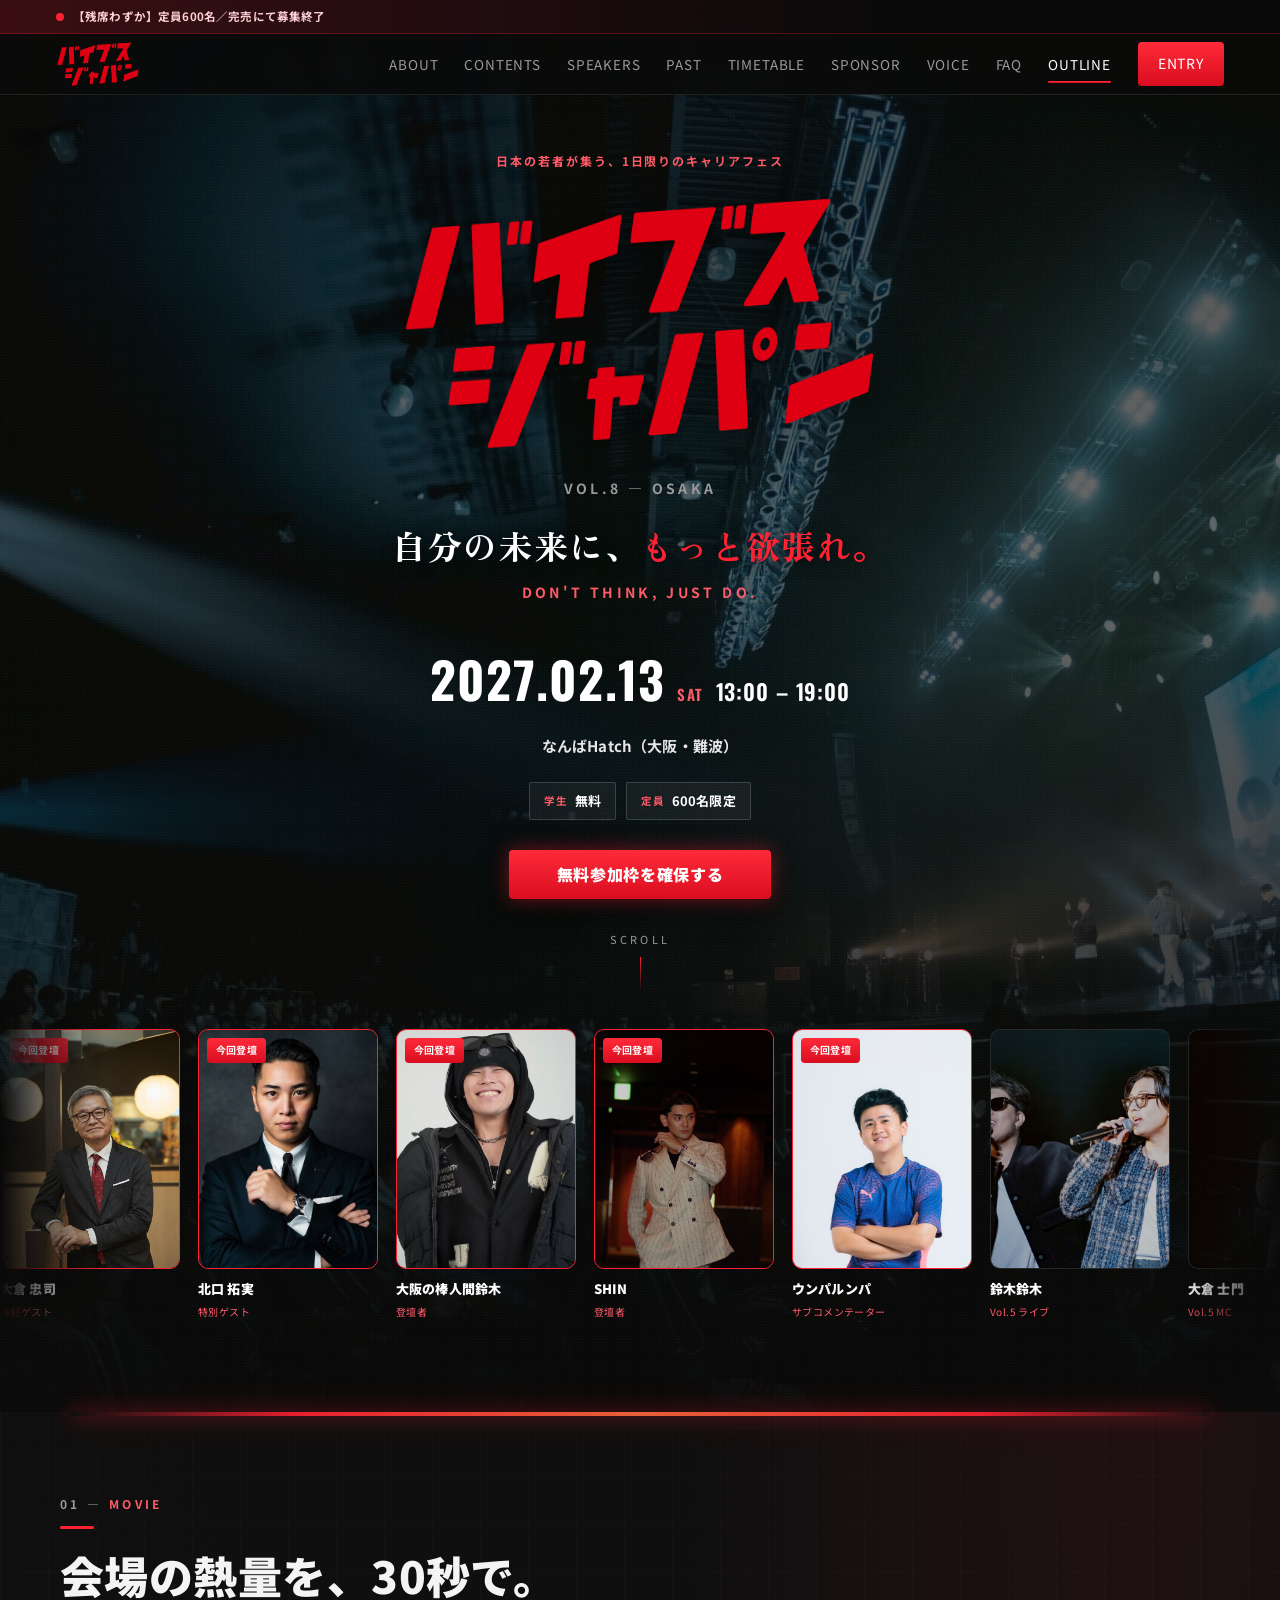
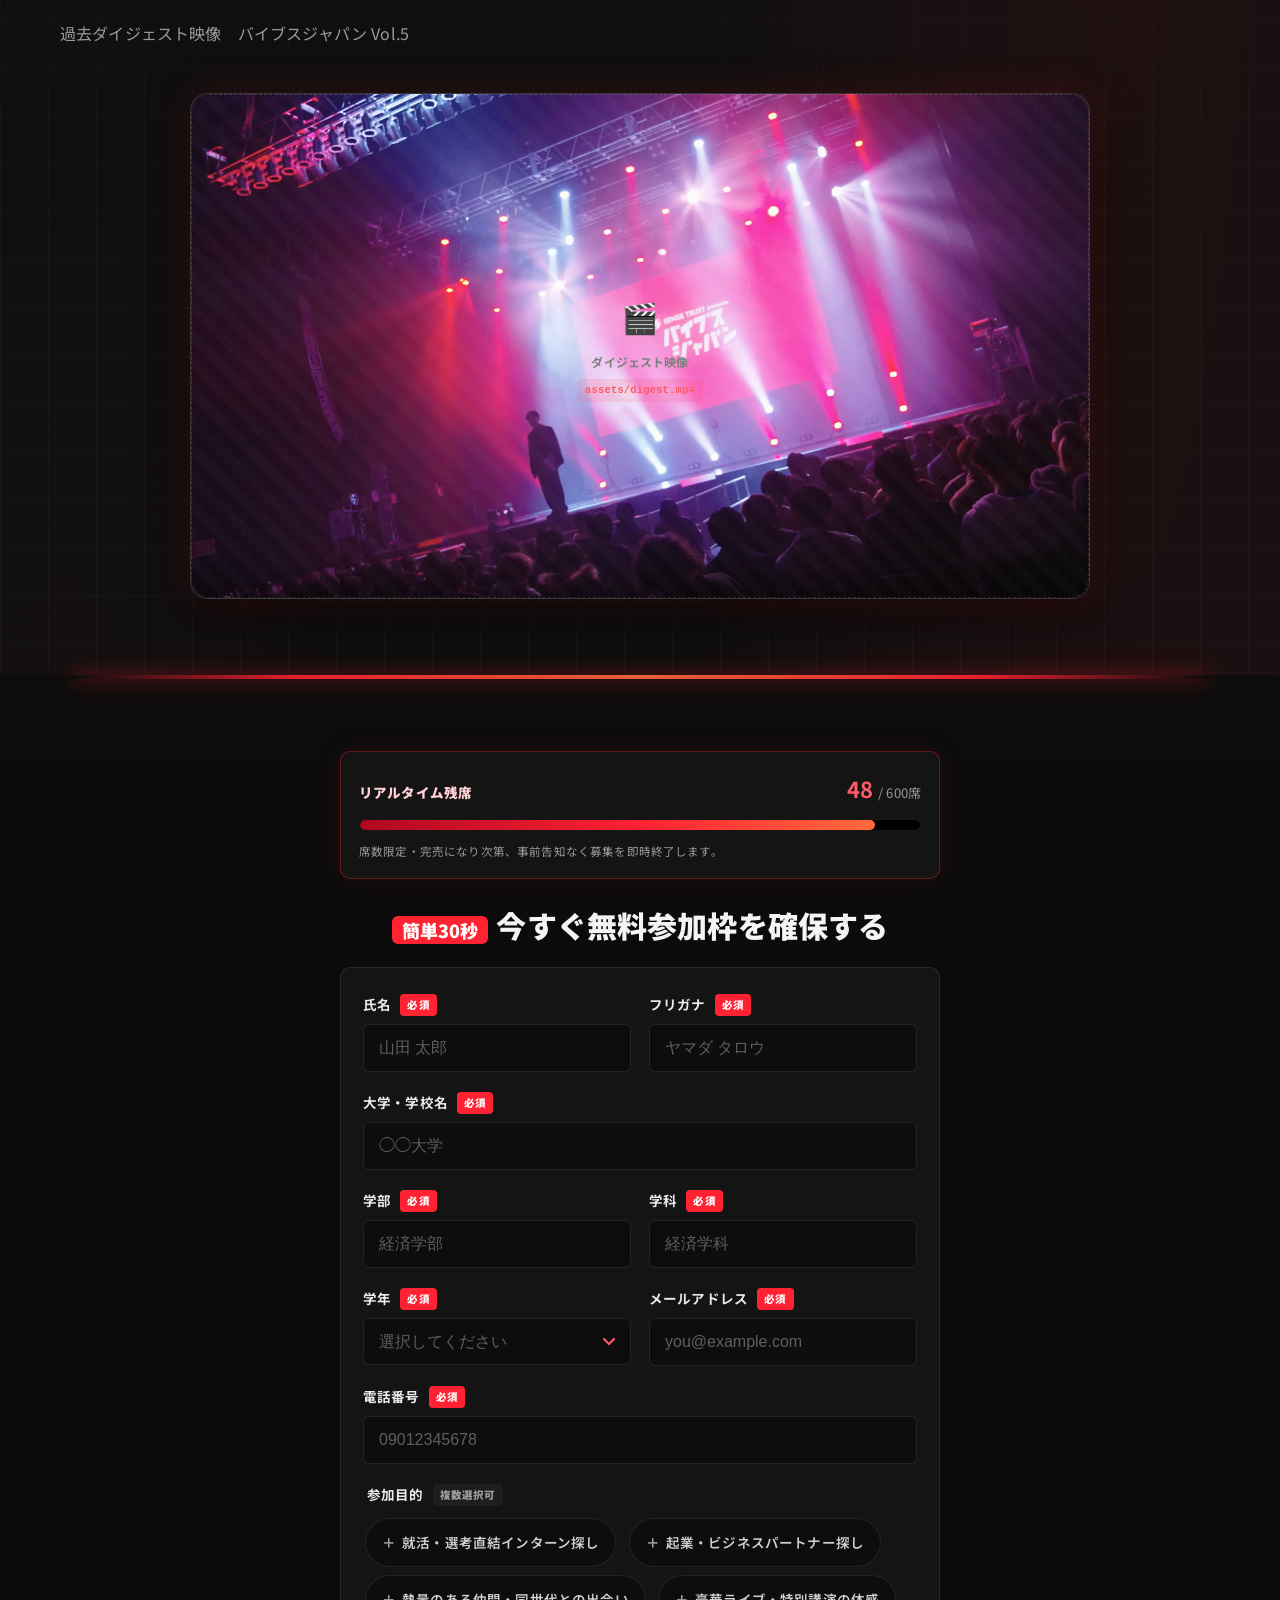
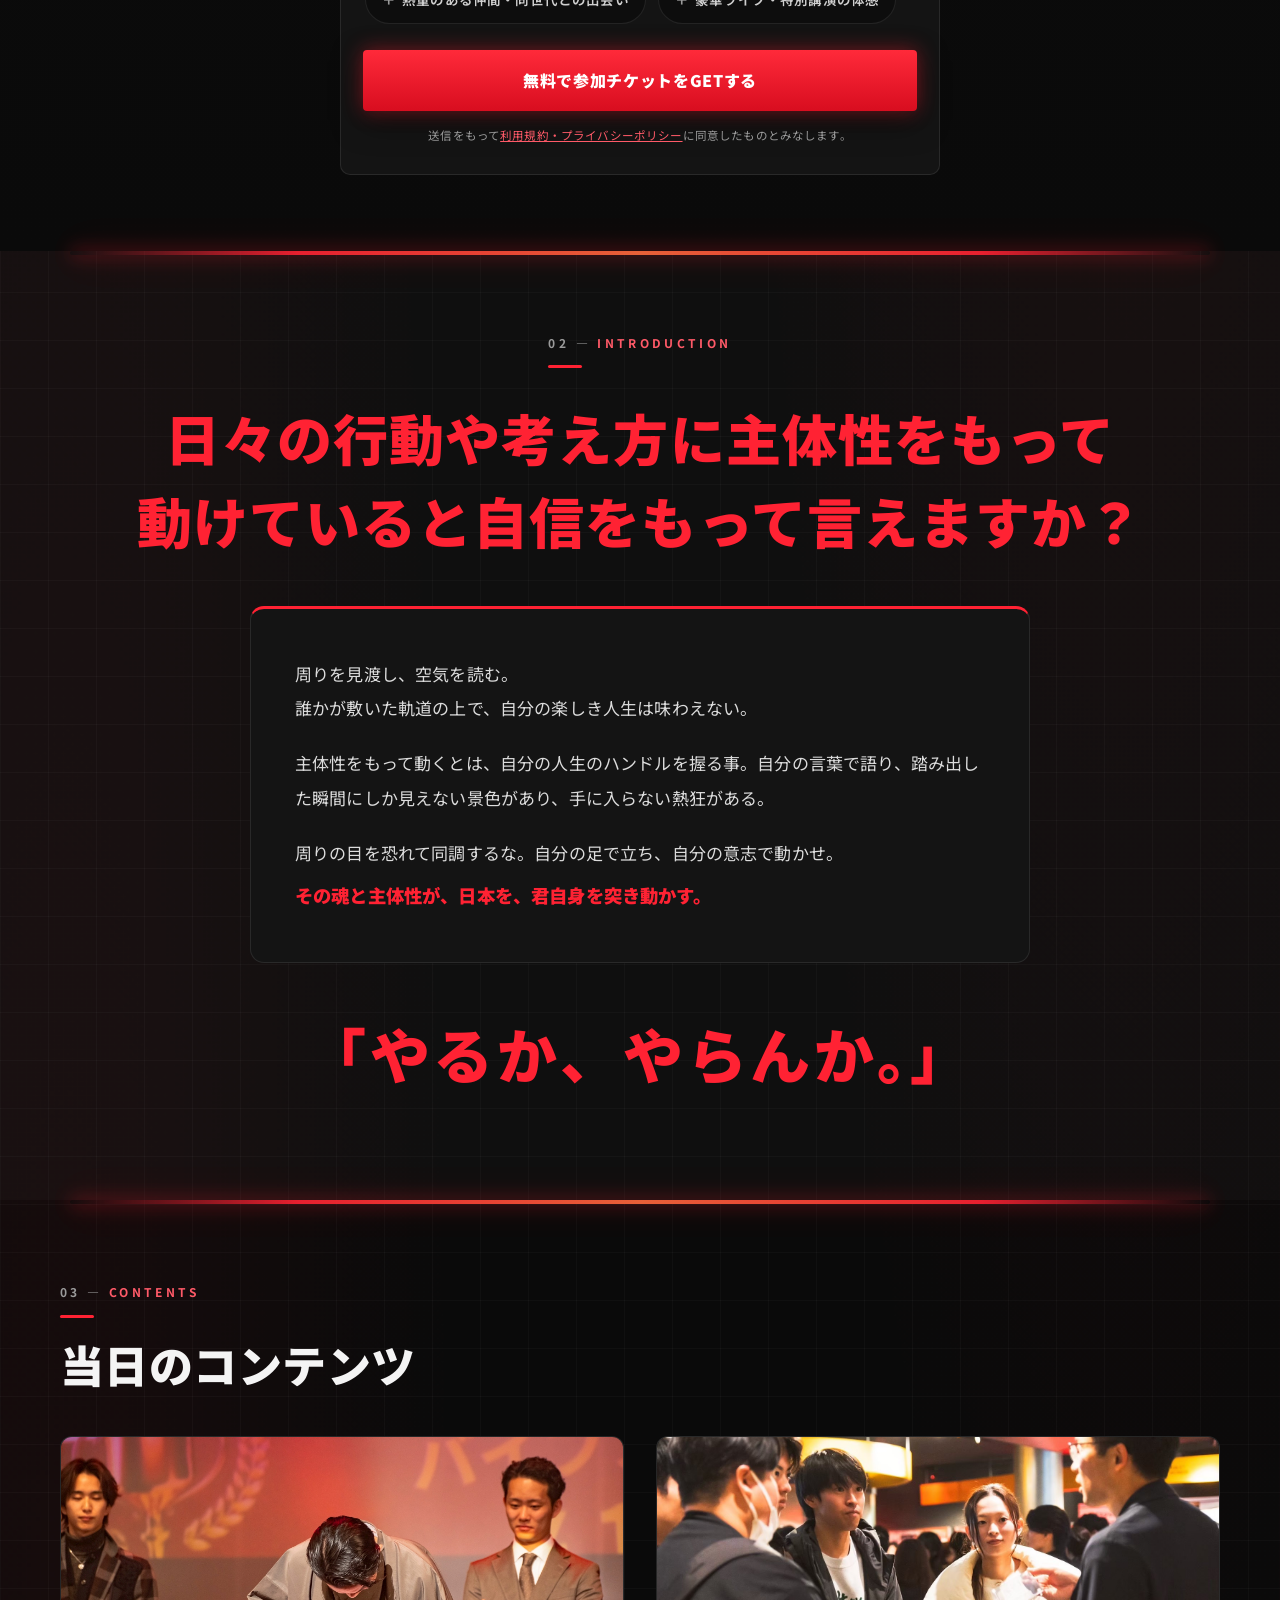
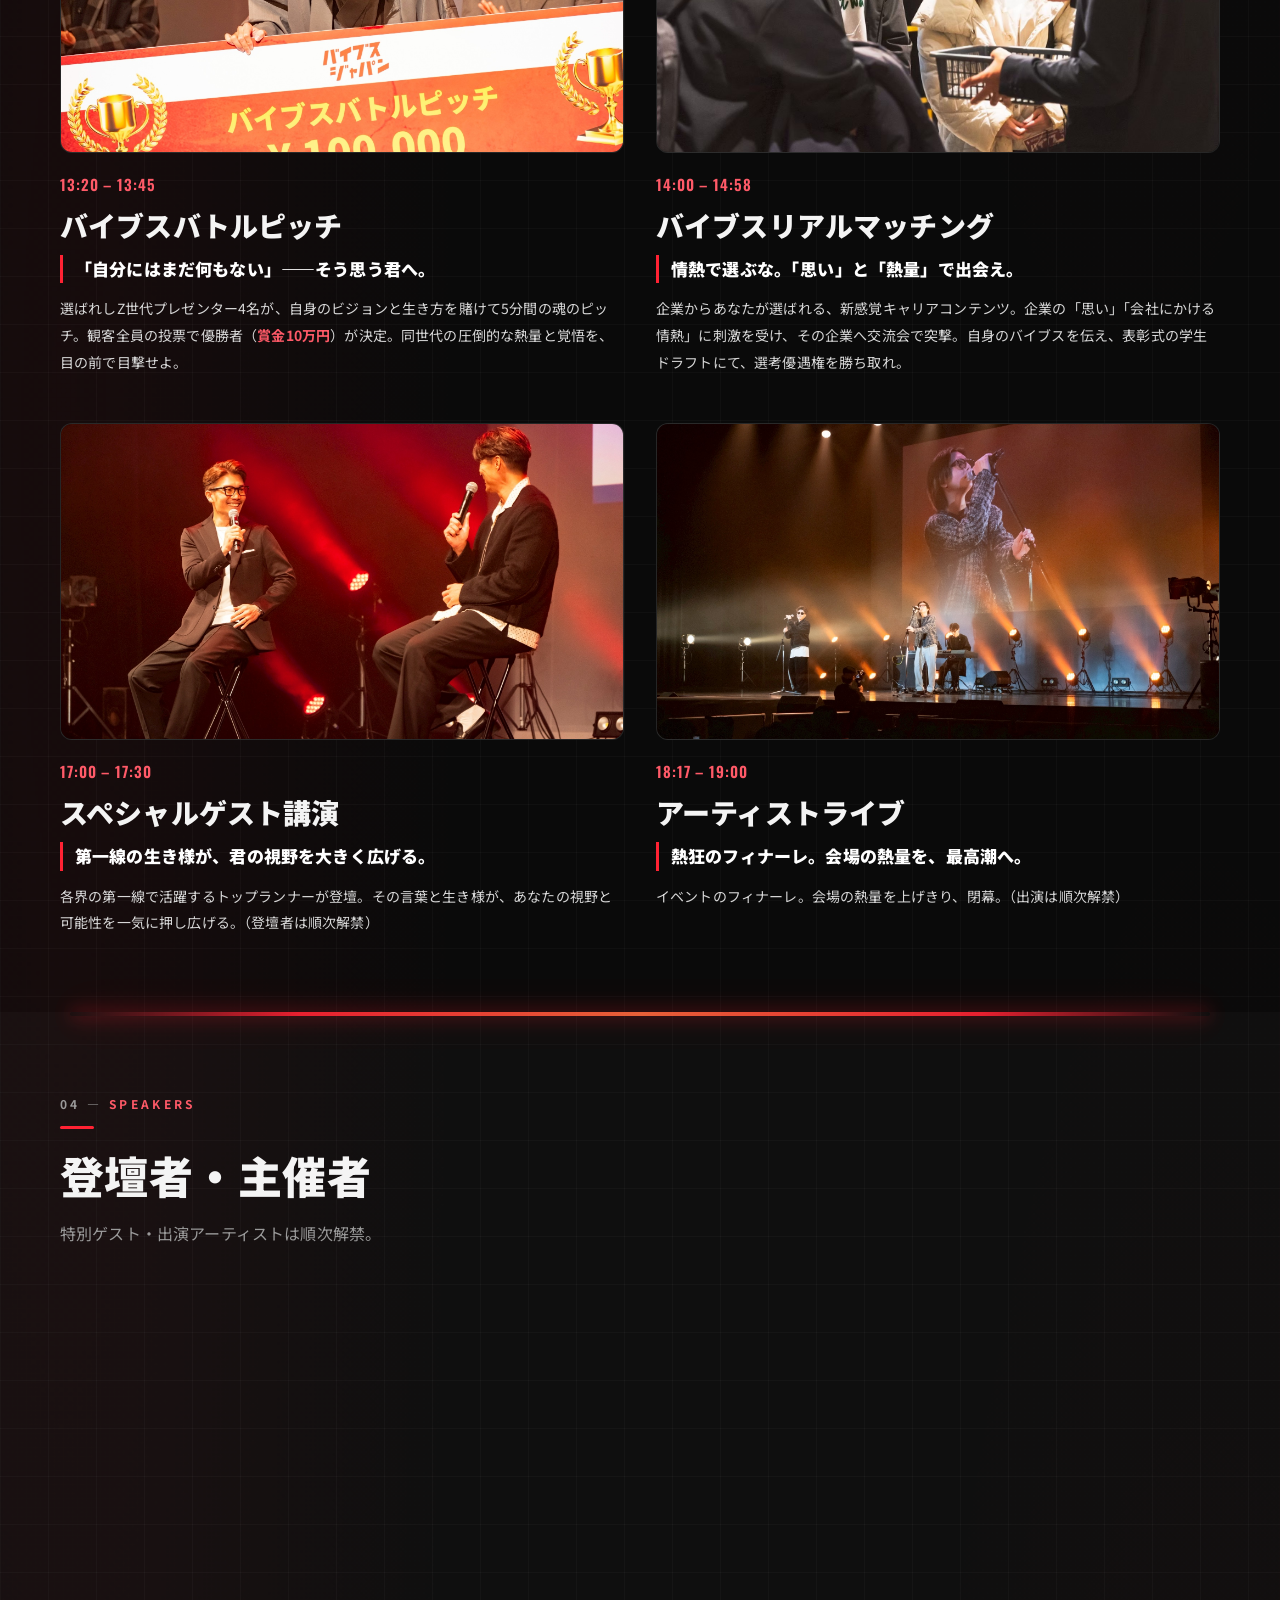
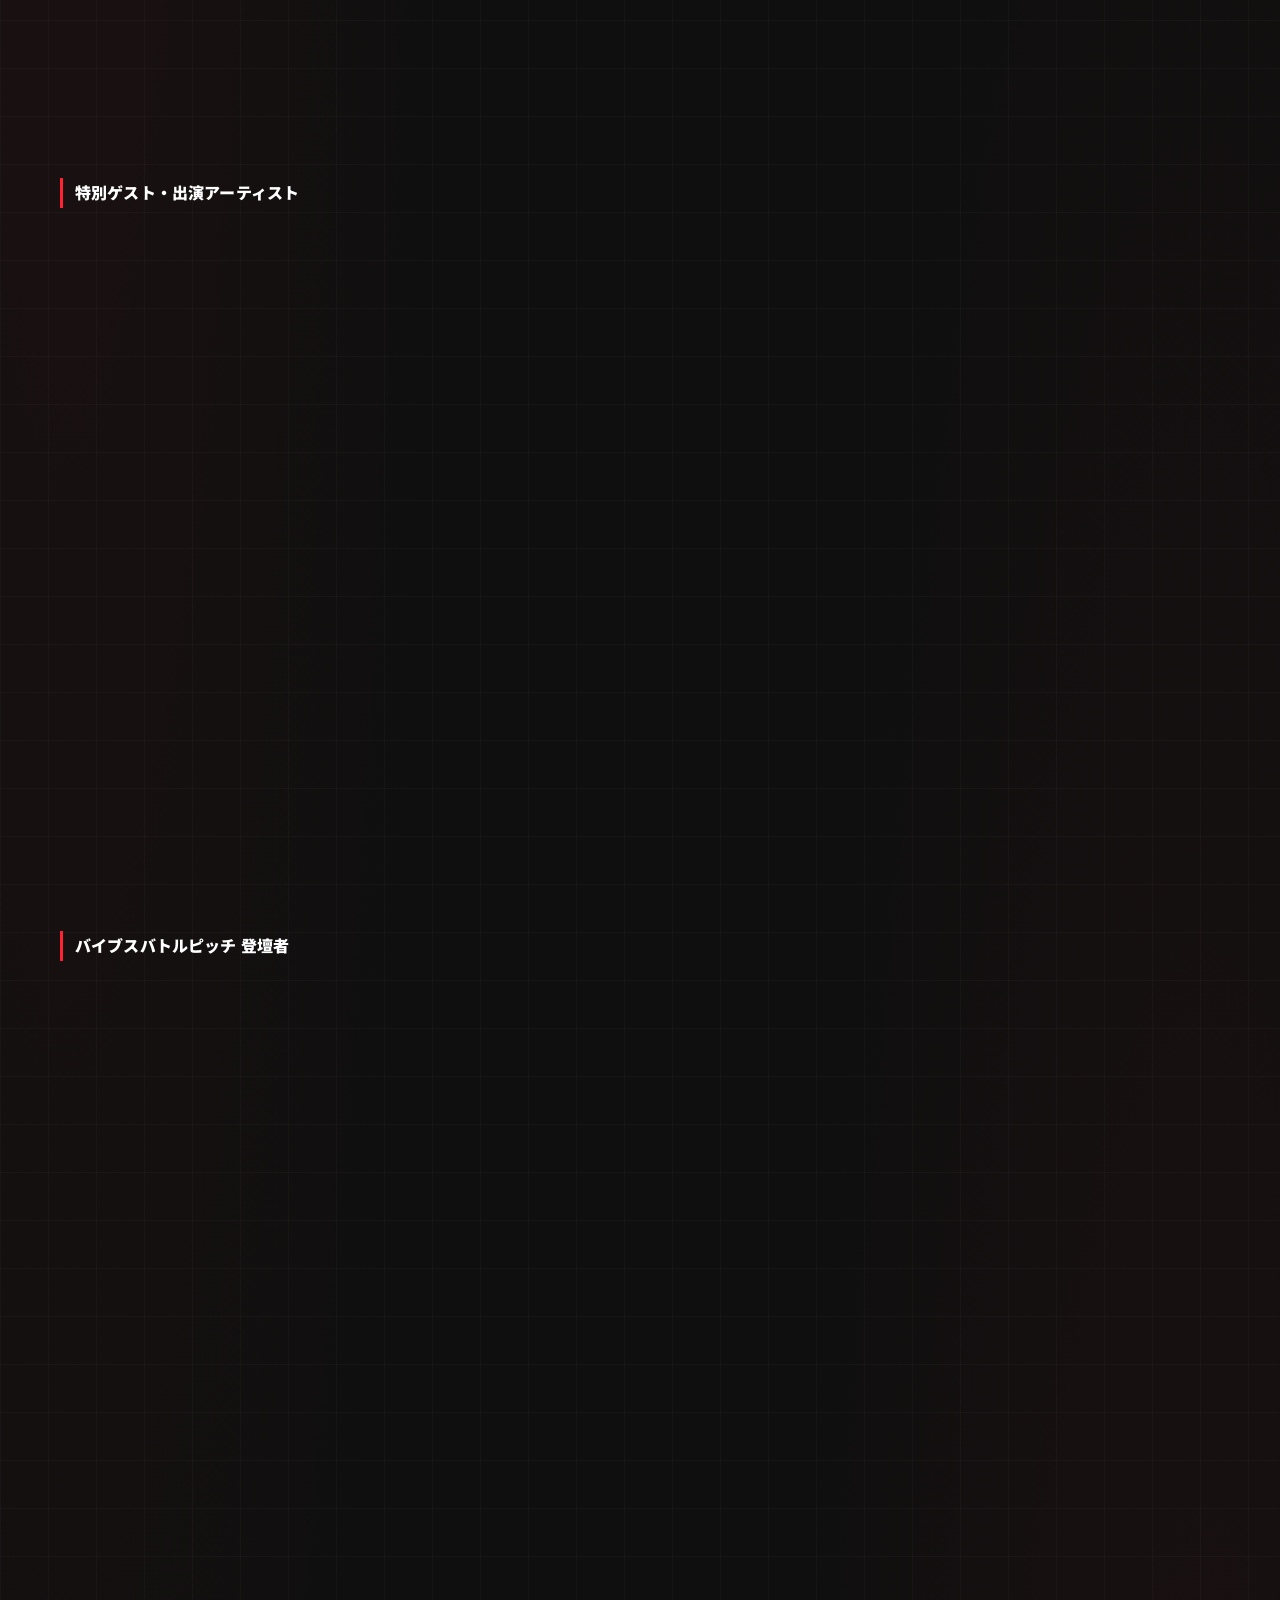
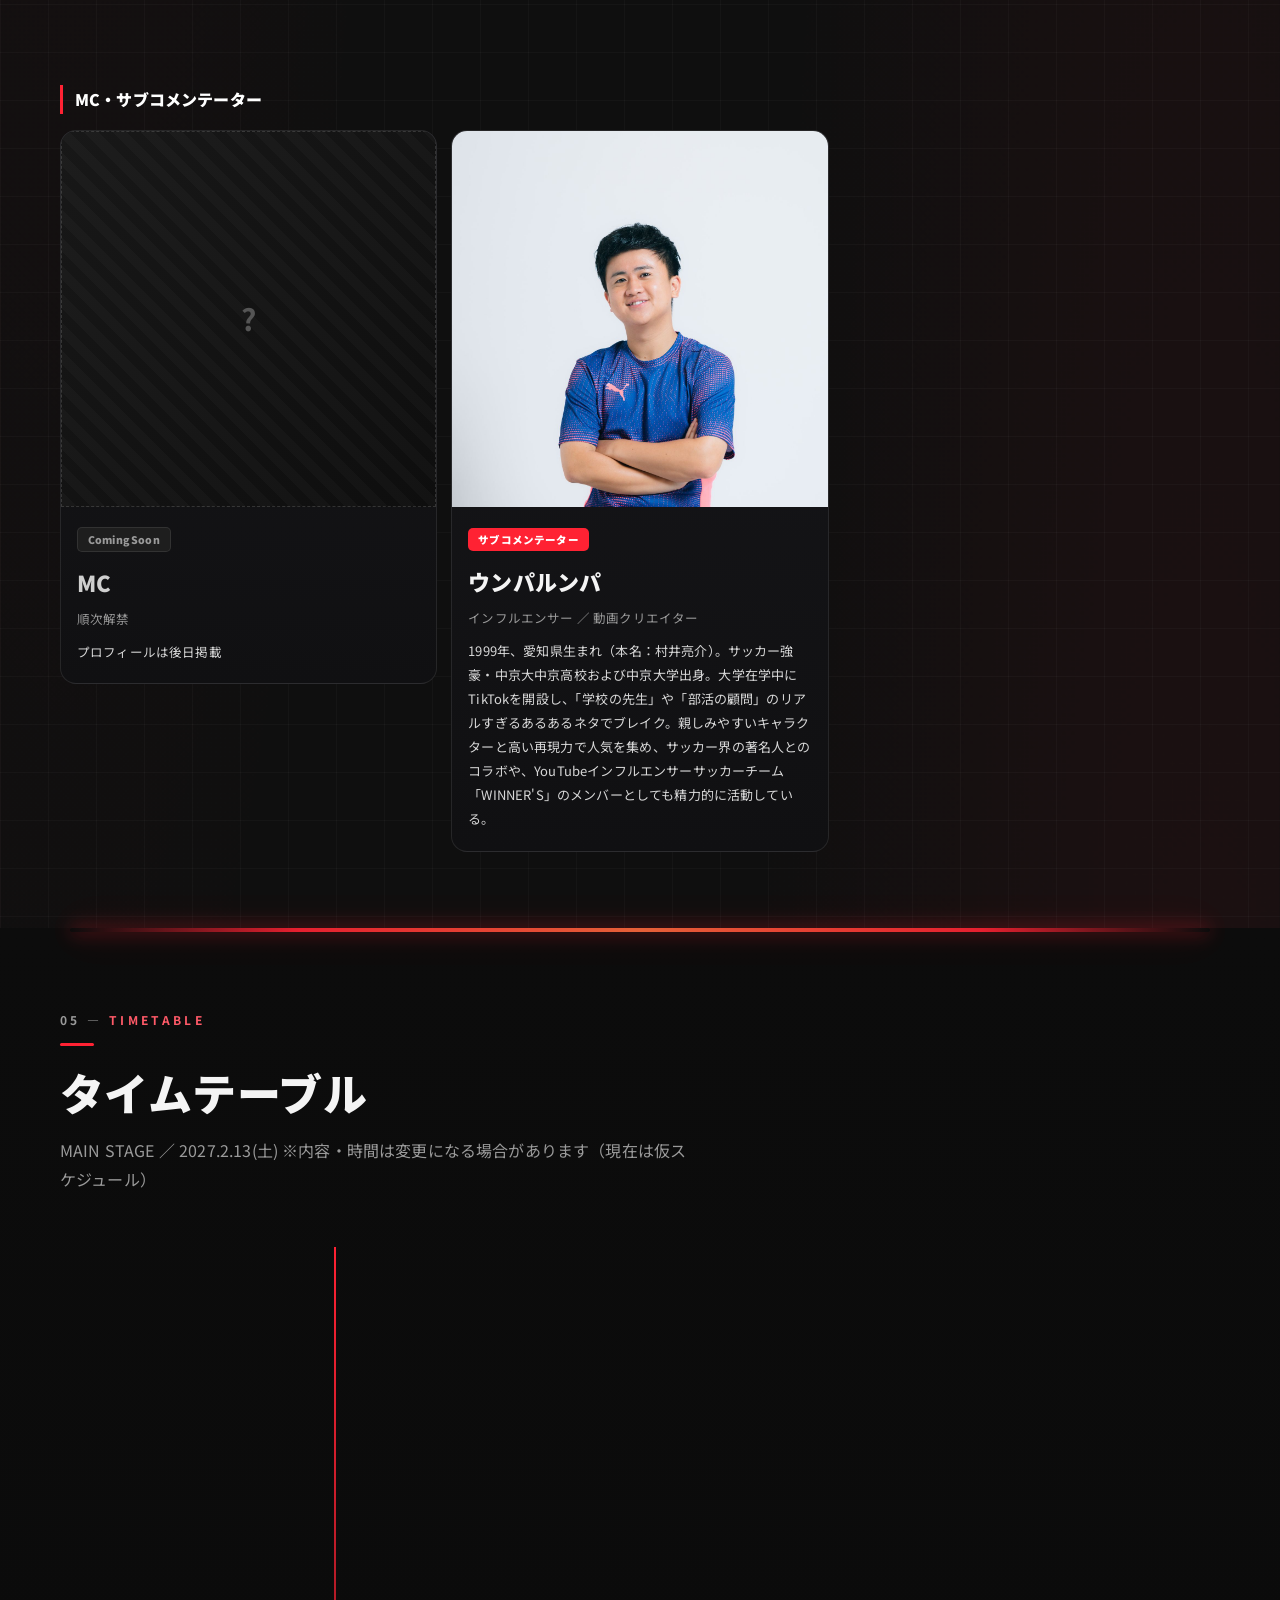
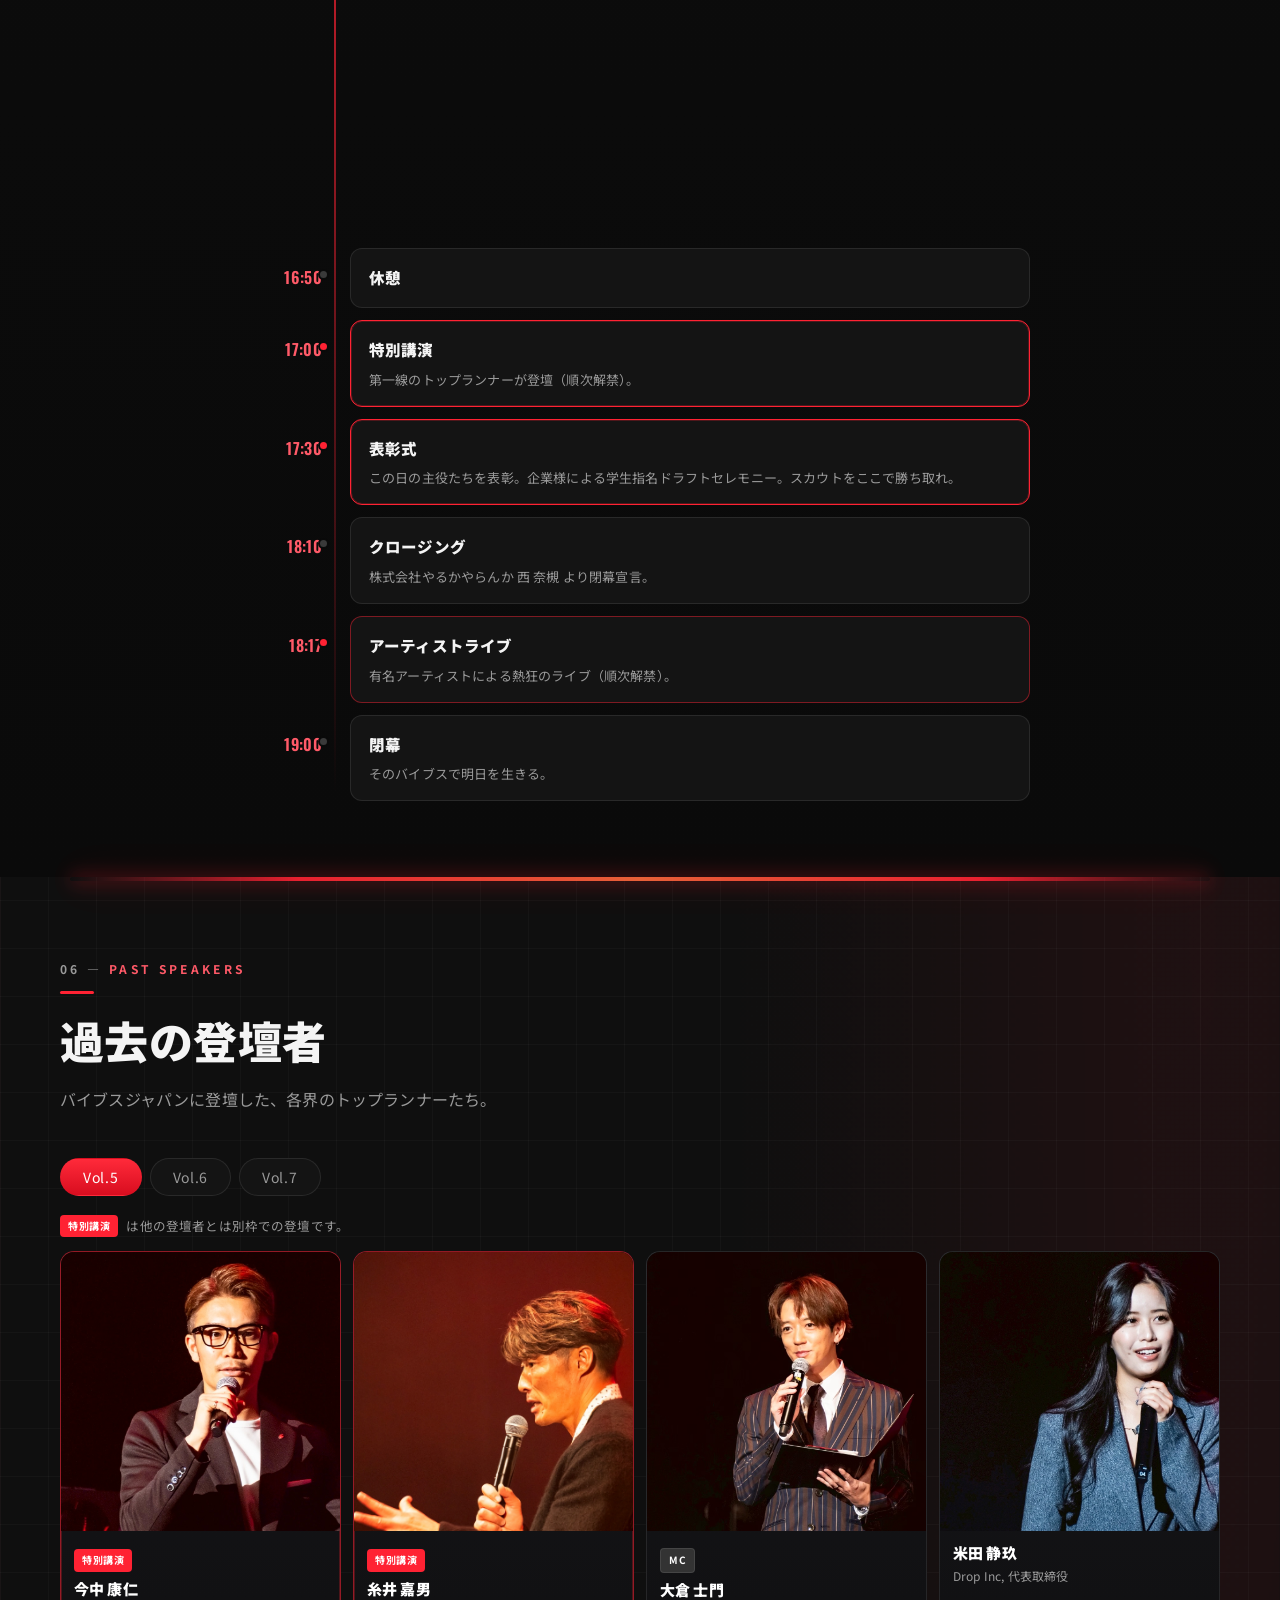
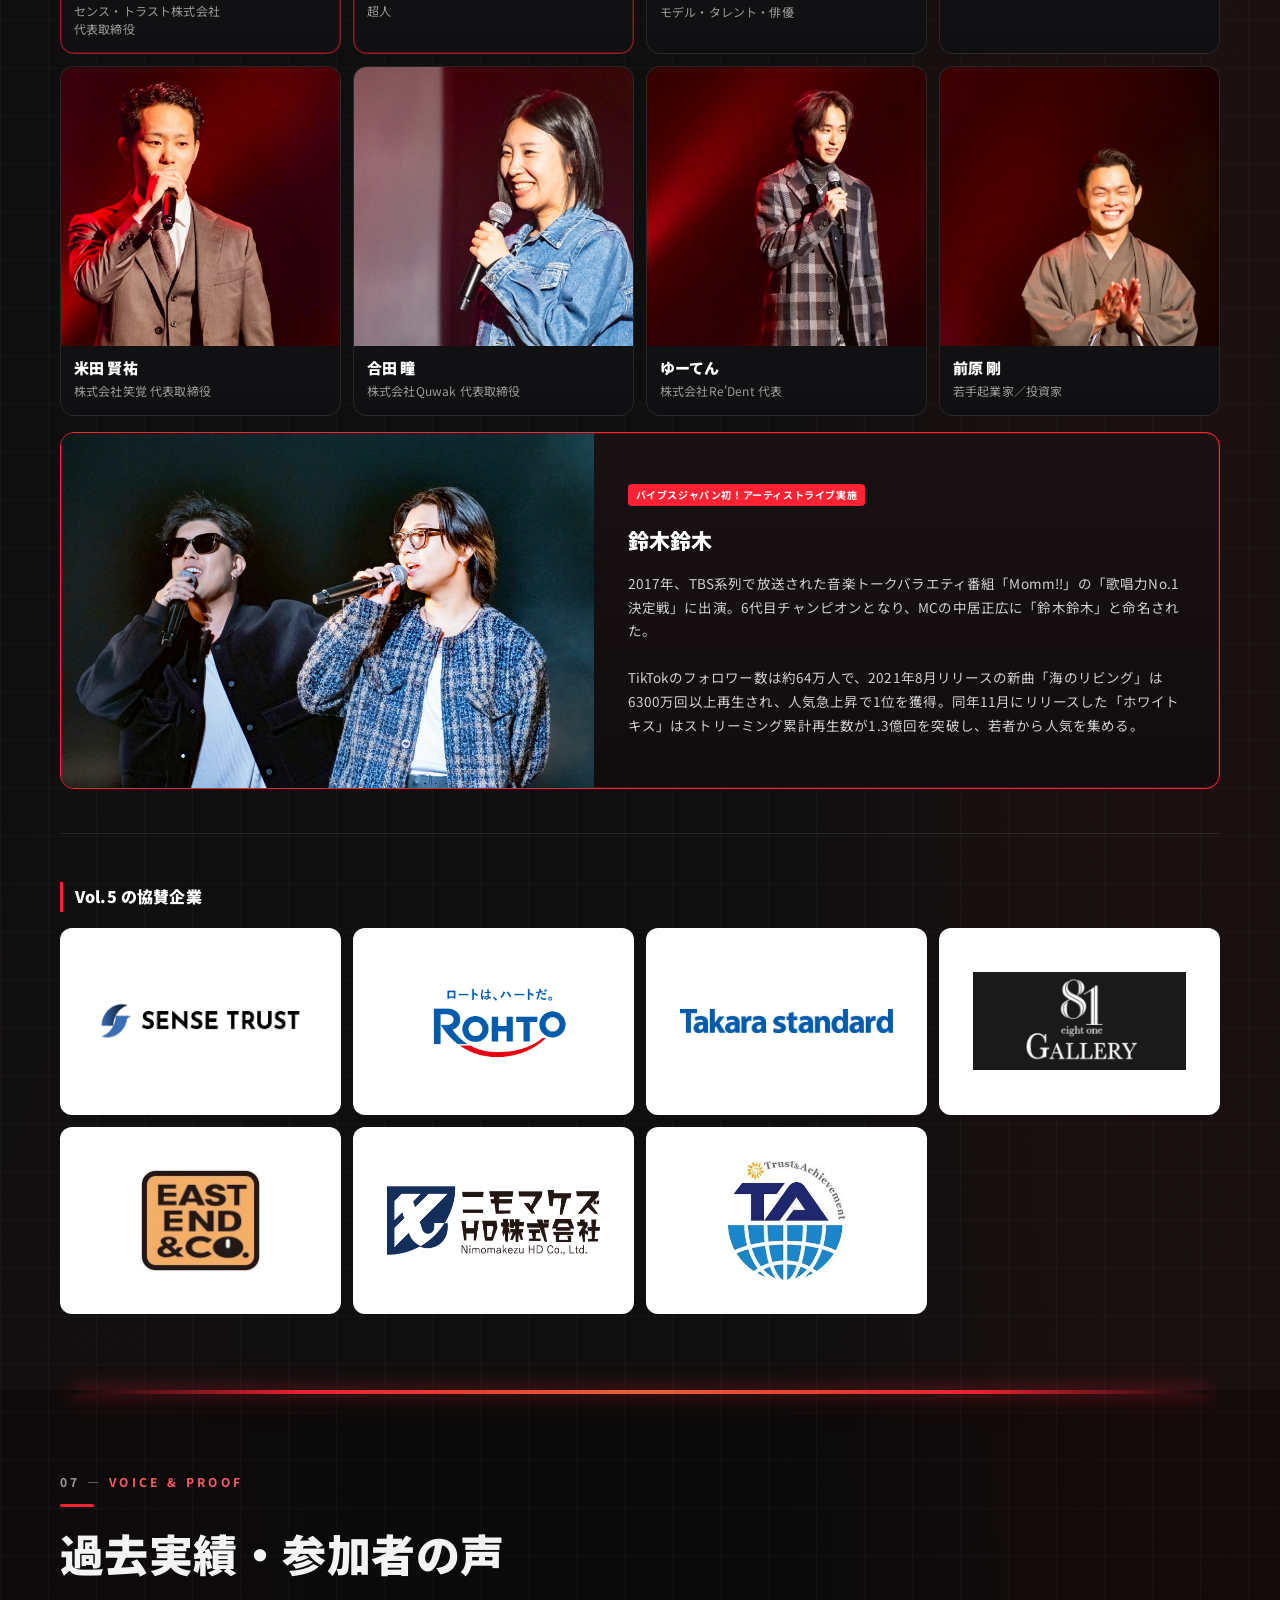
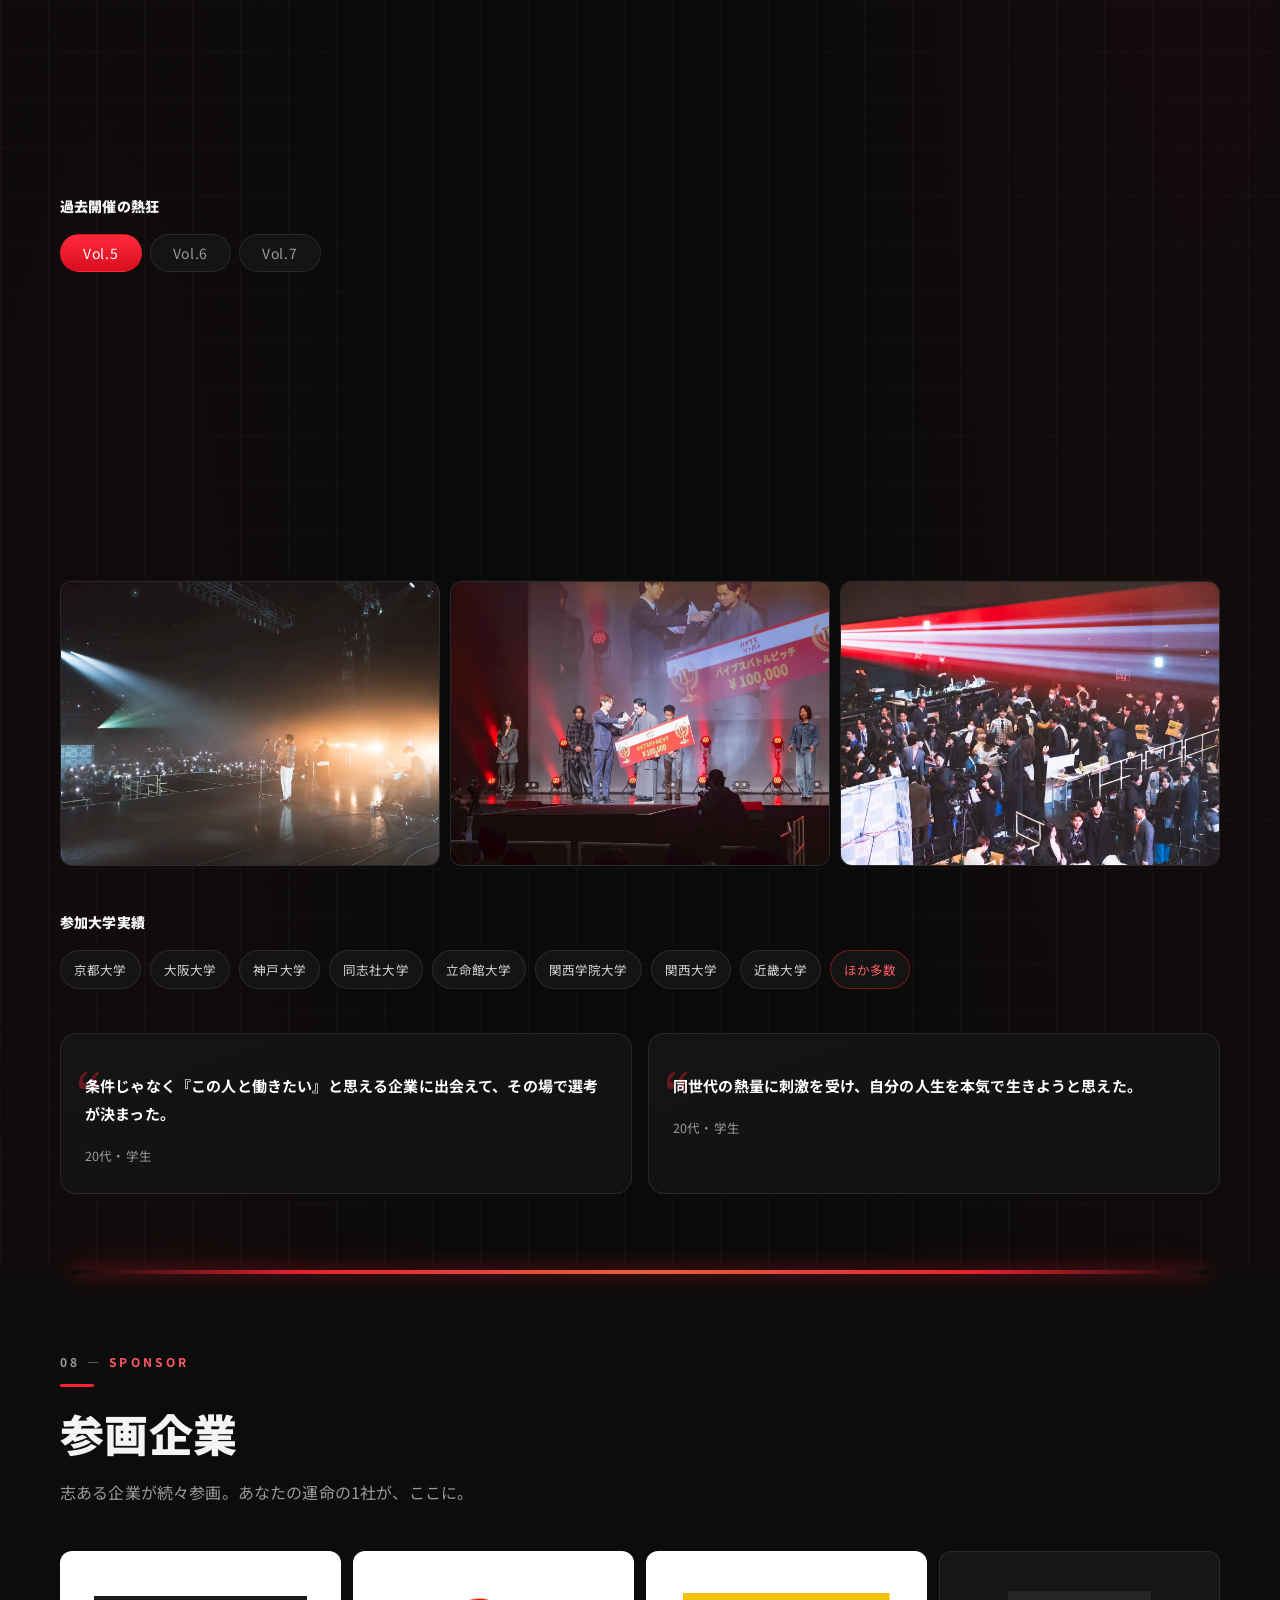
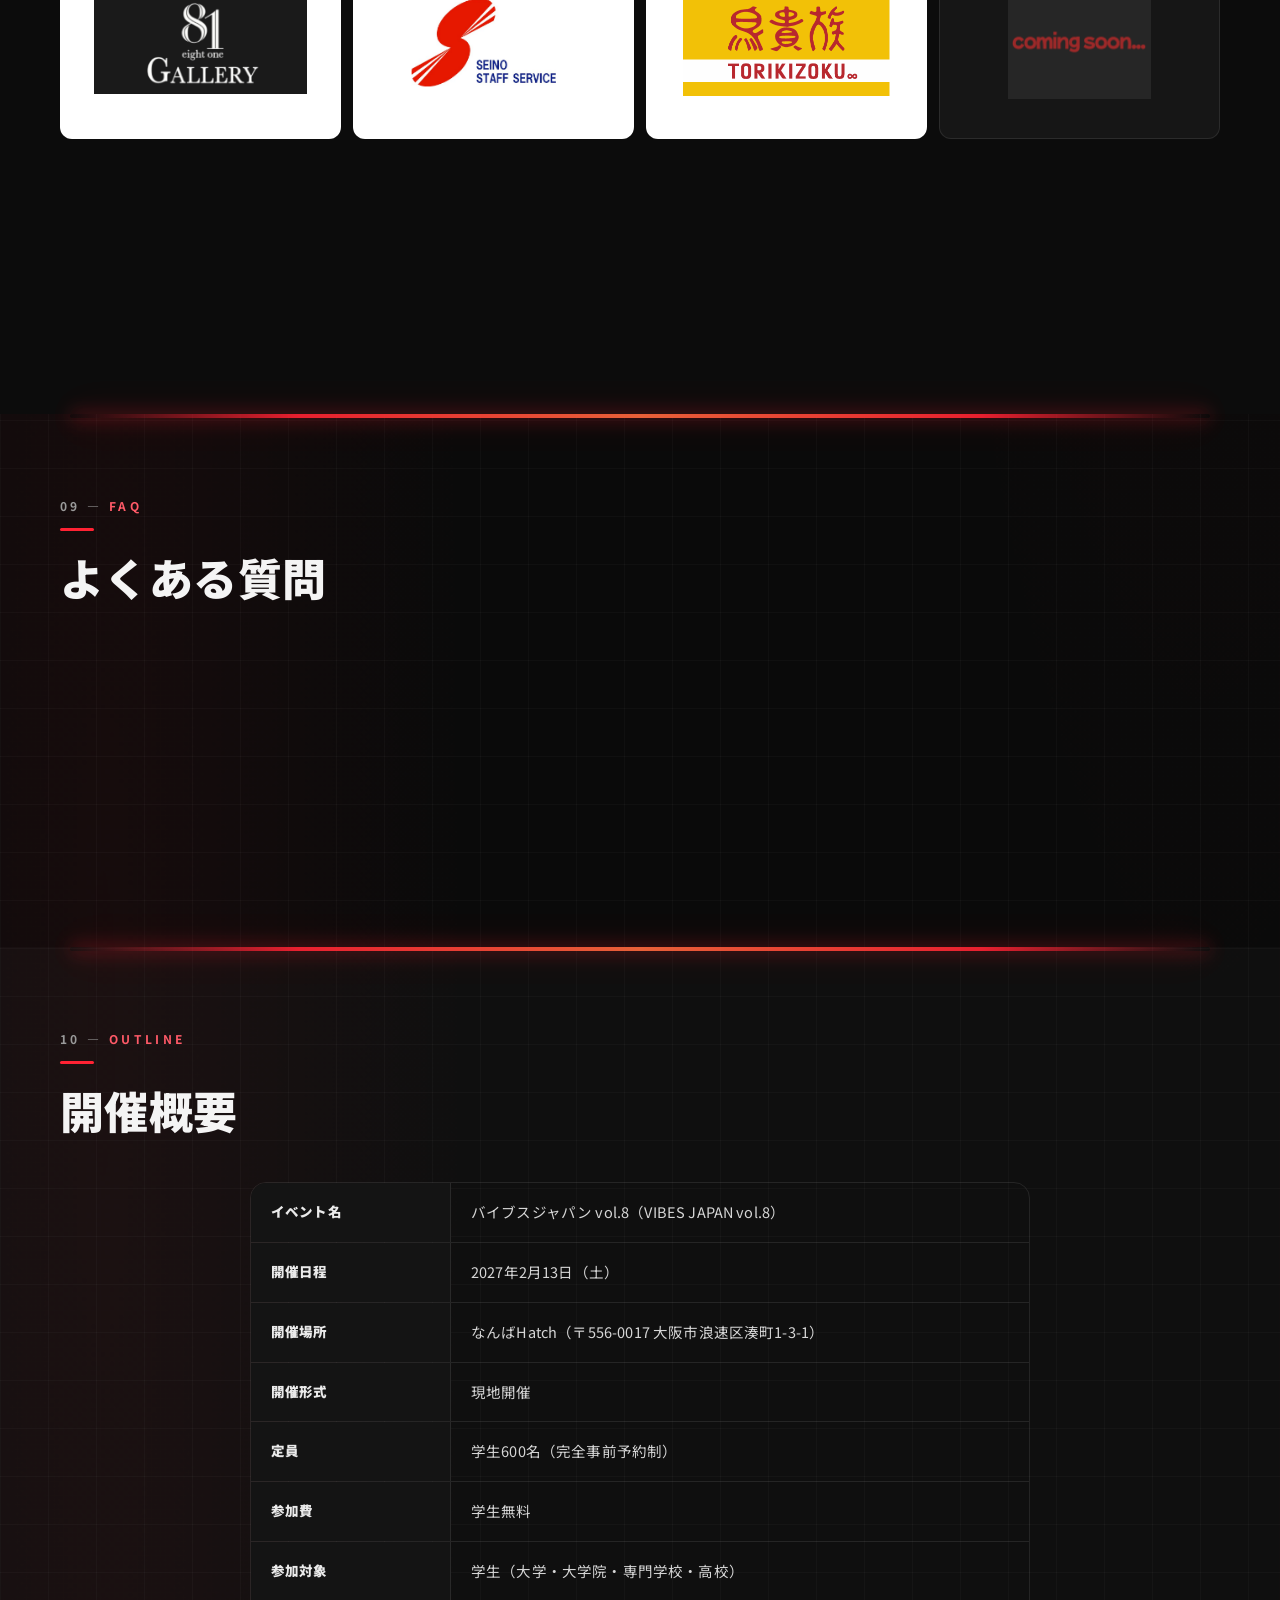
==== commit c0ec2a71: "SHIN（旧Shin Okamura）のプロフィール更新・写真最適化 Co-Authored-By: Claude Opus 4.8 <noreply@anthropic.com>" ====
--- a/index.html
+++ b/index.html
@@ -108,7 +108,7 @@
       <div class="hero__guest hero__guest--now"><figure class="photo"><img src="assets/guest-1.jpg" alt="大倉 忠司"></figure><b>大倉 忠司</b><small>特別ゲスト</small></div>
       <div class="hero__guest hero__guest--now"><figure class="photo"><img src="assets/guest-2.jpg" alt="北口 拓実"></figure><b>北口 拓実</b><small>特別ゲスト</small></div>
       <div class="hero__guest hero__guest--now"><figure class="photo"><img src="assets/pitch-1.jpg" alt="大阪の棒人間鈴木"></figure><b>大阪の棒人間鈴木</b><small>登壇者</small></div>
-      <div class="hero__guest hero__guest--now"><figure class="photo"><img src="assets/pitch-2.jpg" alt="Shin Okamura"></figure><b>Shin Okamura</b><small>登壇者</small></div>
+      <div class="hero__guest hero__guest--now"><figure class="photo"><img src="assets/pitch-2.jpg" alt="SHIN"></figure><b>SHIN</b><small>登壇者</small></div>
       <div class="hero__guest hero__guest--now"><figure class="photo"><img src="assets/sub-1.jpg" alt="ウンパルンパ"></figure><b>ウンパルンパ</b><small>サブコメンテーター</small></div>
       <!-- 過去の登壇者（Vol.5） -->
       <div class="hero__guest hero__guest--past"><figure class="photo"><img src="assets/past-5-live.jpg" alt="鈴木鈴木"></figure><b>鈴木鈴木</b><small>Vol.5 ライブ</small></div>
@@ -124,7 +124,7 @@
       <div class="hero__guest hero__guest--now" aria-hidden="true"><figure class="photo"><img src="assets/guest-1.jpg" alt=""></figure><b>大倉 忠司</b><small>特別ゲスト</small></div>
       <div class="hero__guest hero__guest--now" aria-hidden="true"><figure class="photo"><img src="assets/guest-2.jpg" alt=""></figure><b>北口 拓実</b><small>特別ゲスト</small></div>
       <div class="hero__guest hero__guest--now" aria-hidden="true"><figure class="photo"><img src="assets/pitch-1.jpg" alt=""></figure><b>大阪の棒人間鈴木</b><small>登壇者</small></div>
-      <div class="hero__guest hero__guest--now" aria-hidden="true"><figure class="photo"><img src="assets/pitch-2.jpg" alt=""></figure><b>Shin Okamura</b><small>登壇者</small></div>
+      <div class="hero__guest hero__guest--now" aria-hidden="true"><figure class="photo"><img src="assets/pitch-2.jpg" alt=""></figure><b>SHIN</b><small>登壇者</small></div>
       <div class="hero__guest hero__guest--now" aria-hidden="true"><figure class="photo"><img src="assets/sub-1.jpg" alt=""></figure><b>ウンパルンパ</b><small>サブコメンテーター</small></div>
       <div class="hero__guest hero__guest--past" aria-hidden="true"><figure class="photo"><img src="assets/past-5-live.jpg" alt=""></figure><b>鈴木鈴木</b><small>Vol.5 ライブ</small></div>
       <div class="hero__guest hero__guest--past" aria-hidden="true"><figure class="photo"><img src="assets/past-5-mc.jpg" alt=""></figure><b>大倉 士門</b><small>Vol.5 MC</small></div>
@@ -301,8 +301,8 @@
         <div class="speaker__body"><span class="speaker__role">登壇者</span><h3 class="speaker__name">大阪の棒人間鈴木</h3><p class="speaker__org">SNSクリエイター</p><p class="speaker__desc">2000年、愛知県生まれ（本名：鈴木琢磨）。大阪のホテルマンを経てショート動画制作を開始。「日本一リアルな恋愛ドラマ」をコンセプトに、TikTokなどでリアルなシチュエーションや高い演技力を生かした動画を展開。『多分こんな感じドラマ』のプロデュースも手がけるなど、SNS領域を中心に精力的に活動中。</p></div>
       </article>
       <article class="speaker">
-        <figure class="photo photo--portrait photo--guest" data-photo><img src="assets/pitch-2.jpg" alt="Shin Okamura"><span class="photo__ph"><span class="photo__ico">?</span></span></figure>
-        <div class="speaker__body"><span class="speaker__role">登壇者</span><h3 class="speaker__name">Shin Okamura</h3><p class="speaker__org">パーソナルトレーナー ／ SBT1級メンタルコーチ</p><p class="speaker__desc">岡村伸之佑。パーソナルジム「MY BODY LABO」トレーナー。SNSでボディメイク・ダイエット向けの情報を発信し、YouTubeの人気ダイエット企画『シンデレラは努力する』などで多くの劇的なビフォーアフターを担当。メンタルコーチングの知見を生かし、外見だけでなくメンタル面からも受講者を支える指導法で人気を集めている。</p></div>
+        <figure class="photo photo--portrait photo--guest" data-photo><img src="assets/pitch-2.jpg" alt="SHIN"><span class="photo__ph"><span class="photo__ico">?</span></span></figure>
+        <div class="speaker__body"><span class="speaker__role">登壇者</span><h3 class="speaker__name">SHIN</h3><p class="speaker__org">SBT1級メンタルコーチ／フィットネストレーナー</p><p class="speaker__desc">YouTube「シンデレラは努力する」企画代表トレーナーとして出演動画総再生3,000万回超。SBT1級メンタルコーチ最年少取得。自身の4ヶ月20kg減量経験から、目標逆算型ノート「志動録」を開発。現在は個人・企業・アスリートの人財育成に取り組み、志を持って挑戦できる社会を目指す。</p></div>
       </article>
       <article class="speaker">
         <figure class="photo photo--portrait photo--guest" data-photo><img src="assets/pitch-3.jpg" alt="横山 淳一" style="object-position:center top"><span class="photo__ph"><span class="photo__ico">?</span></span></figure>
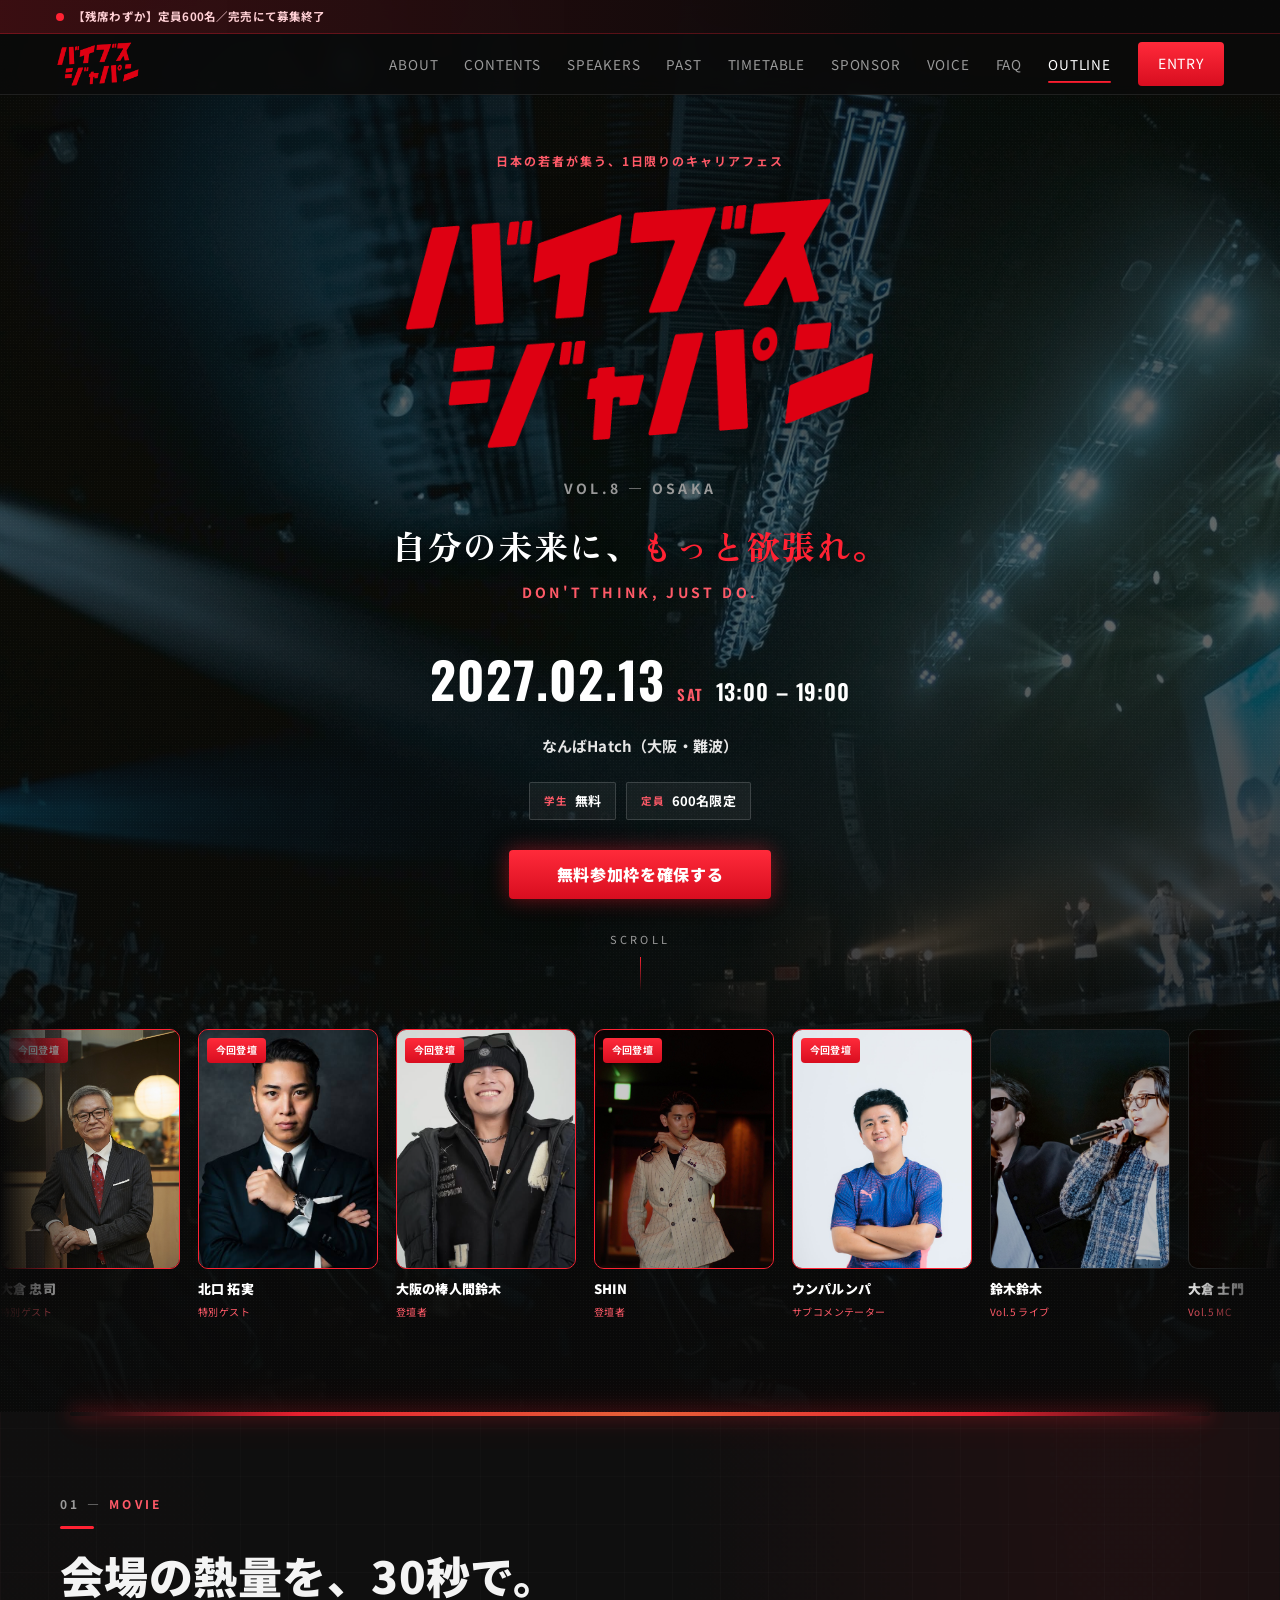
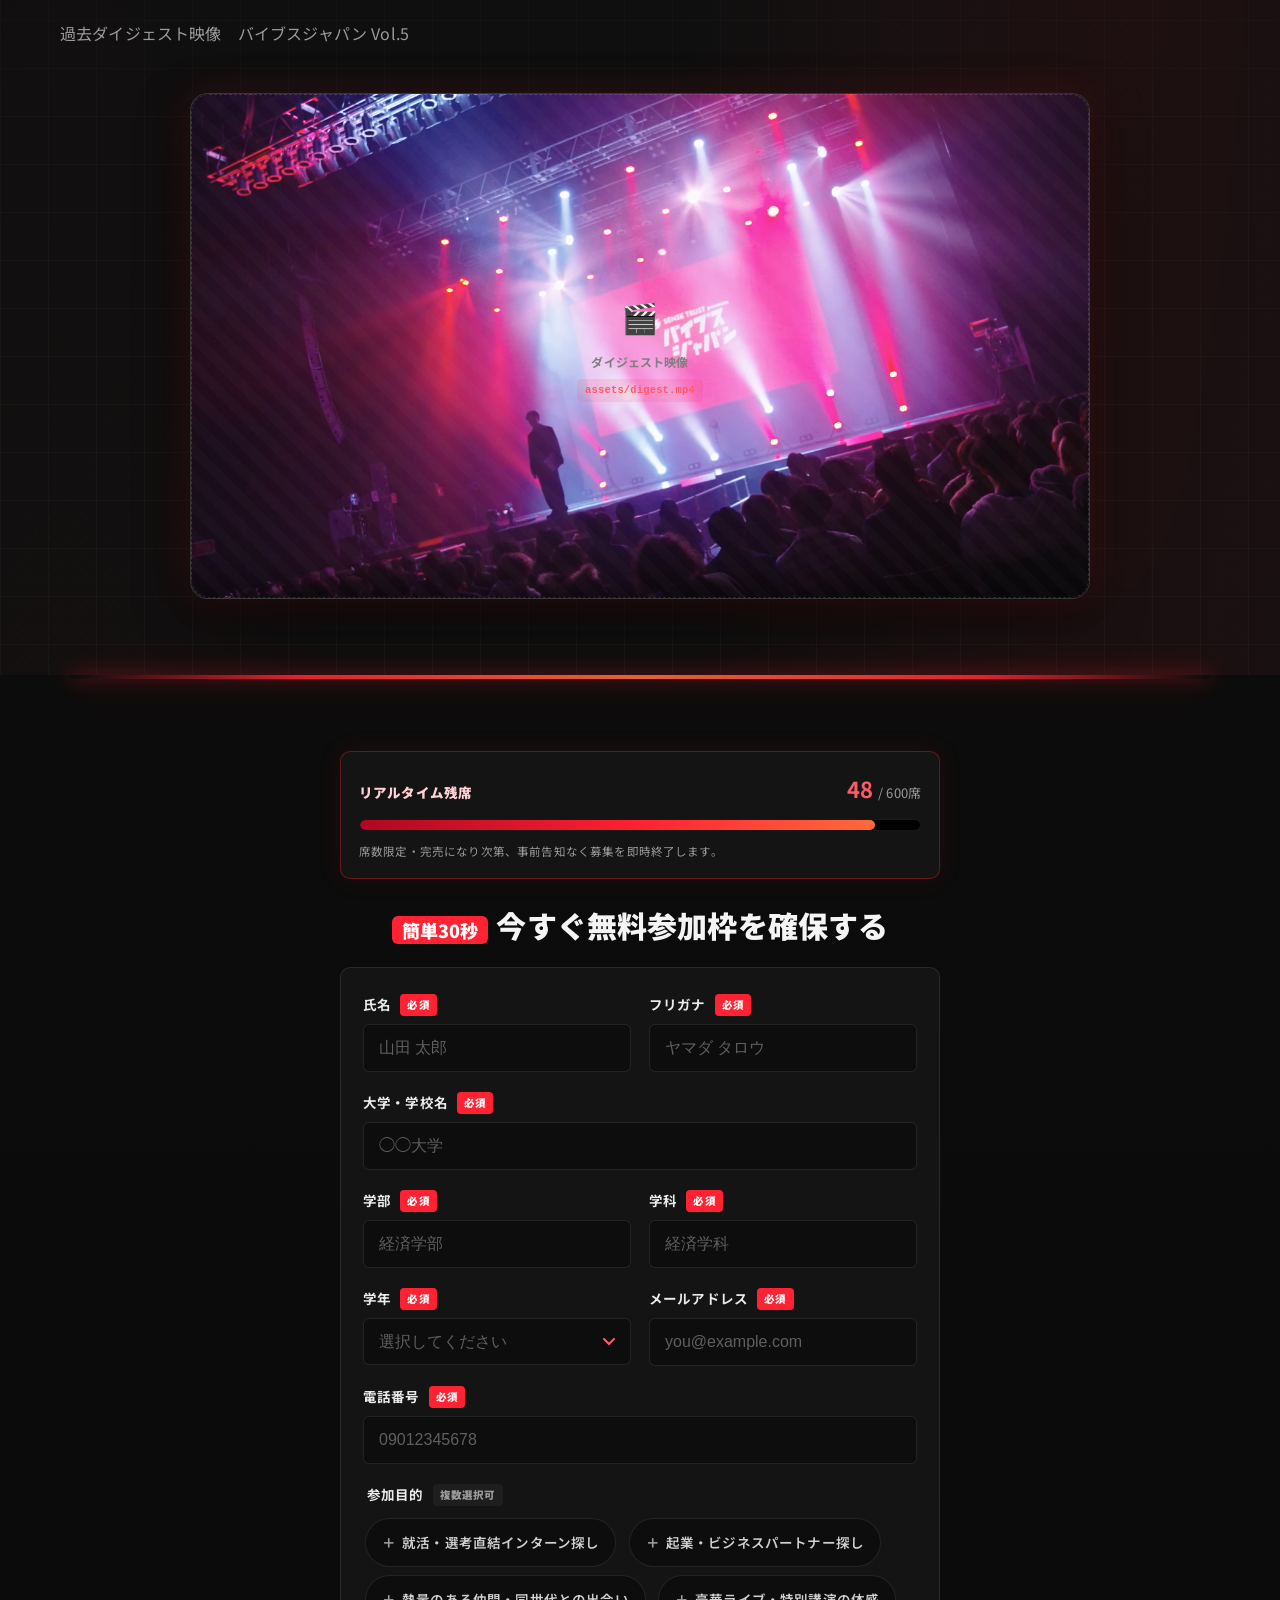
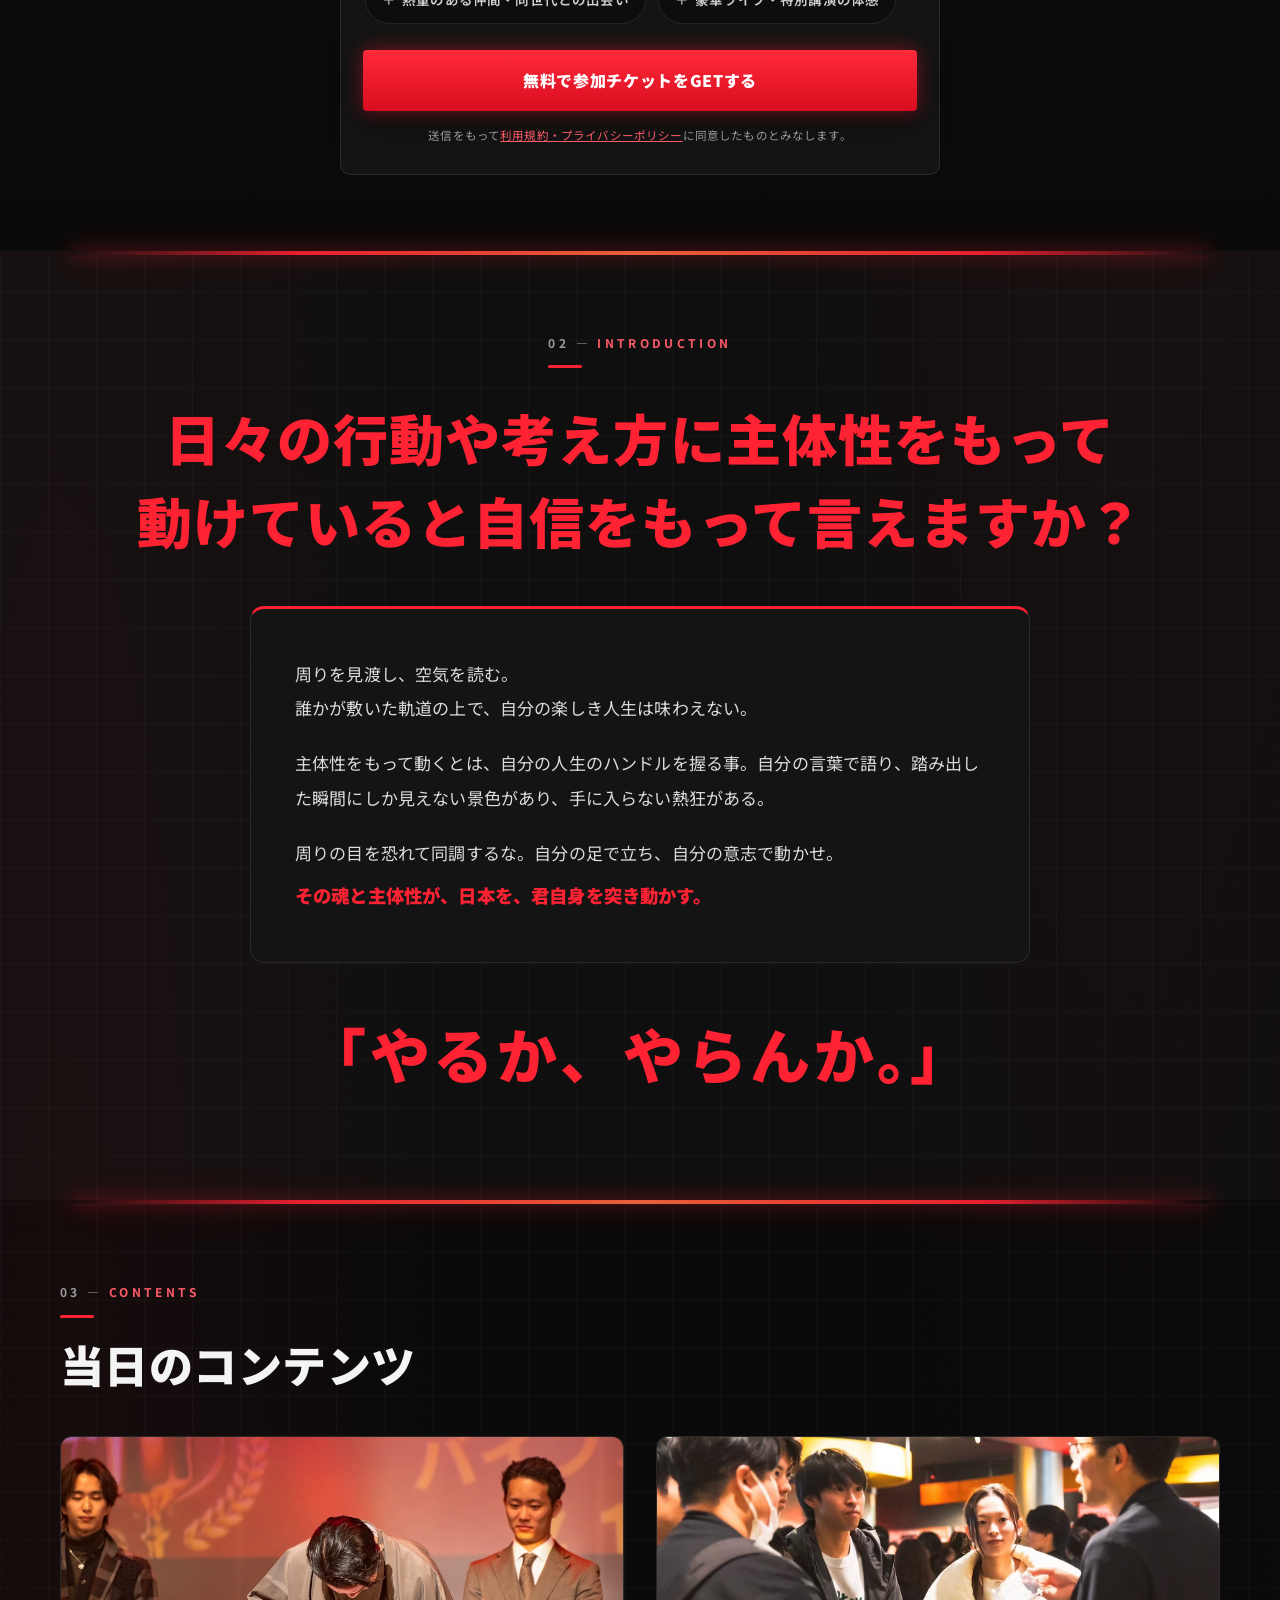
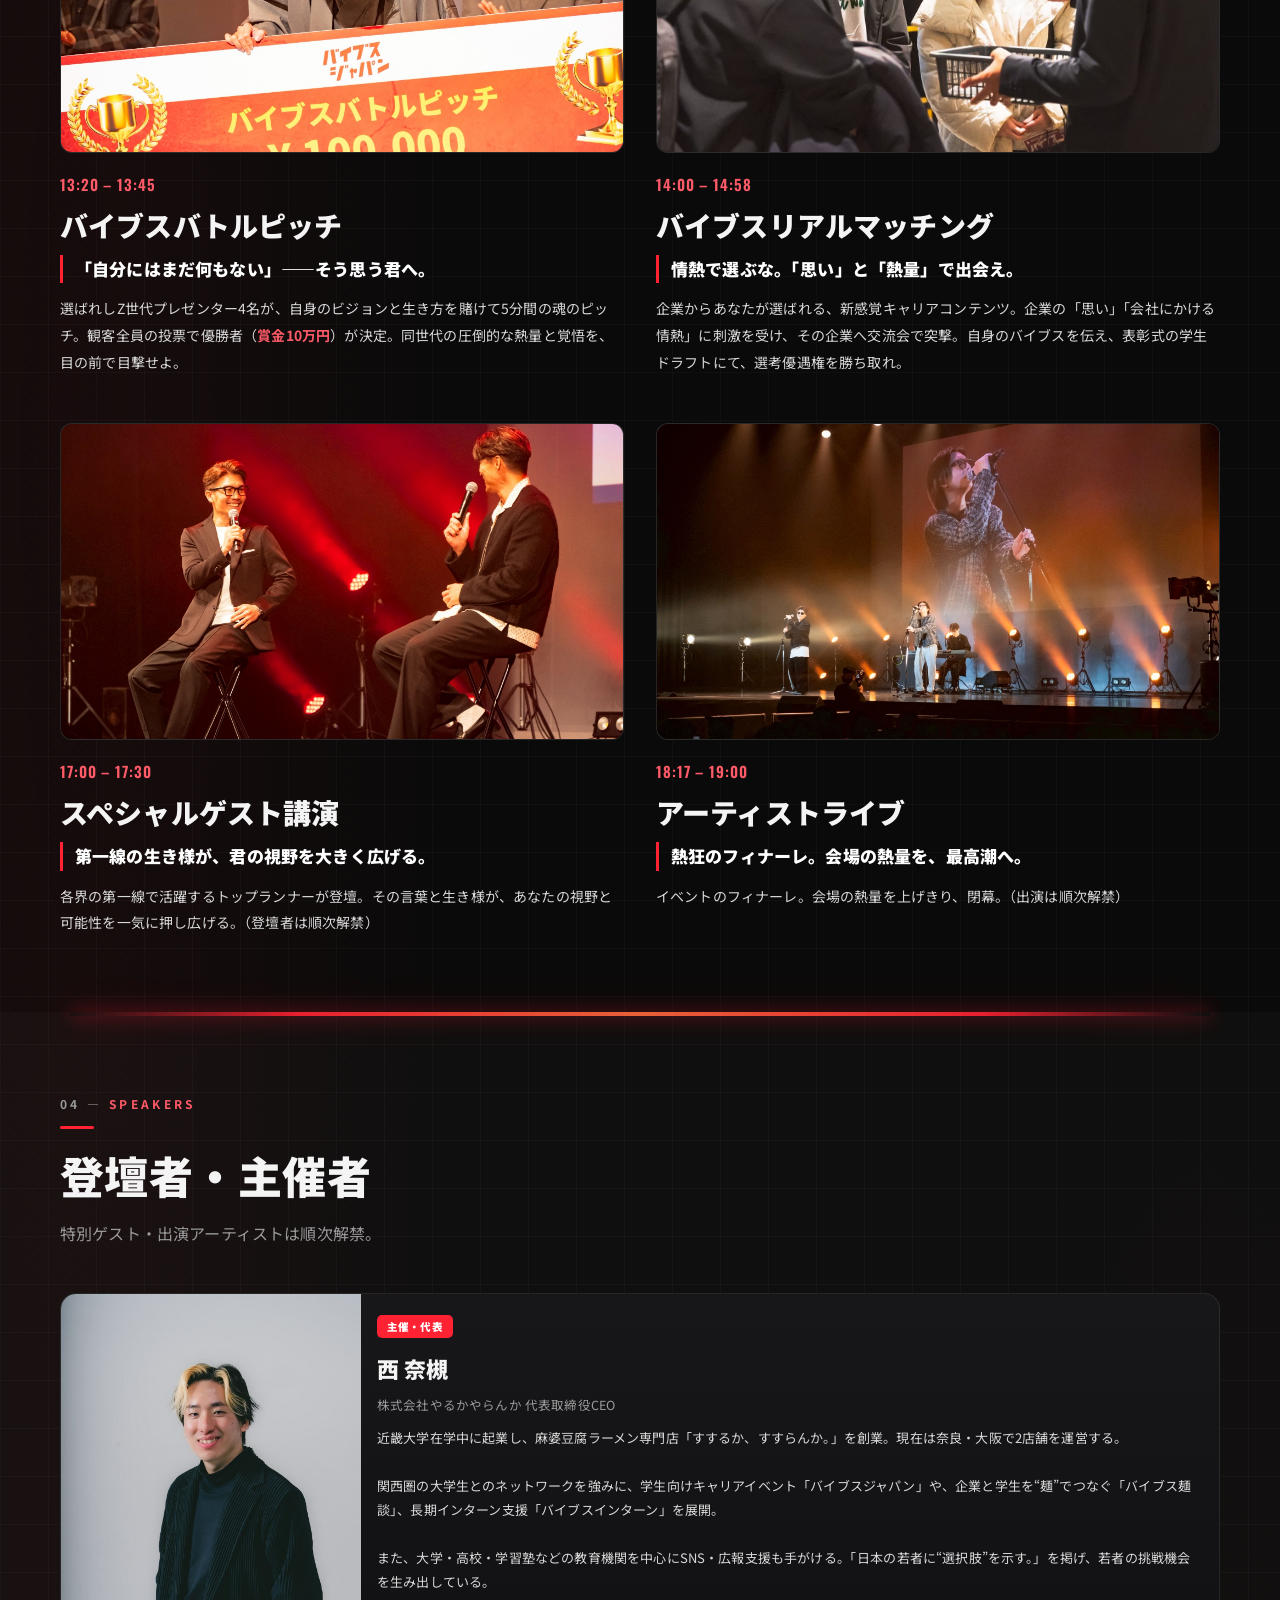
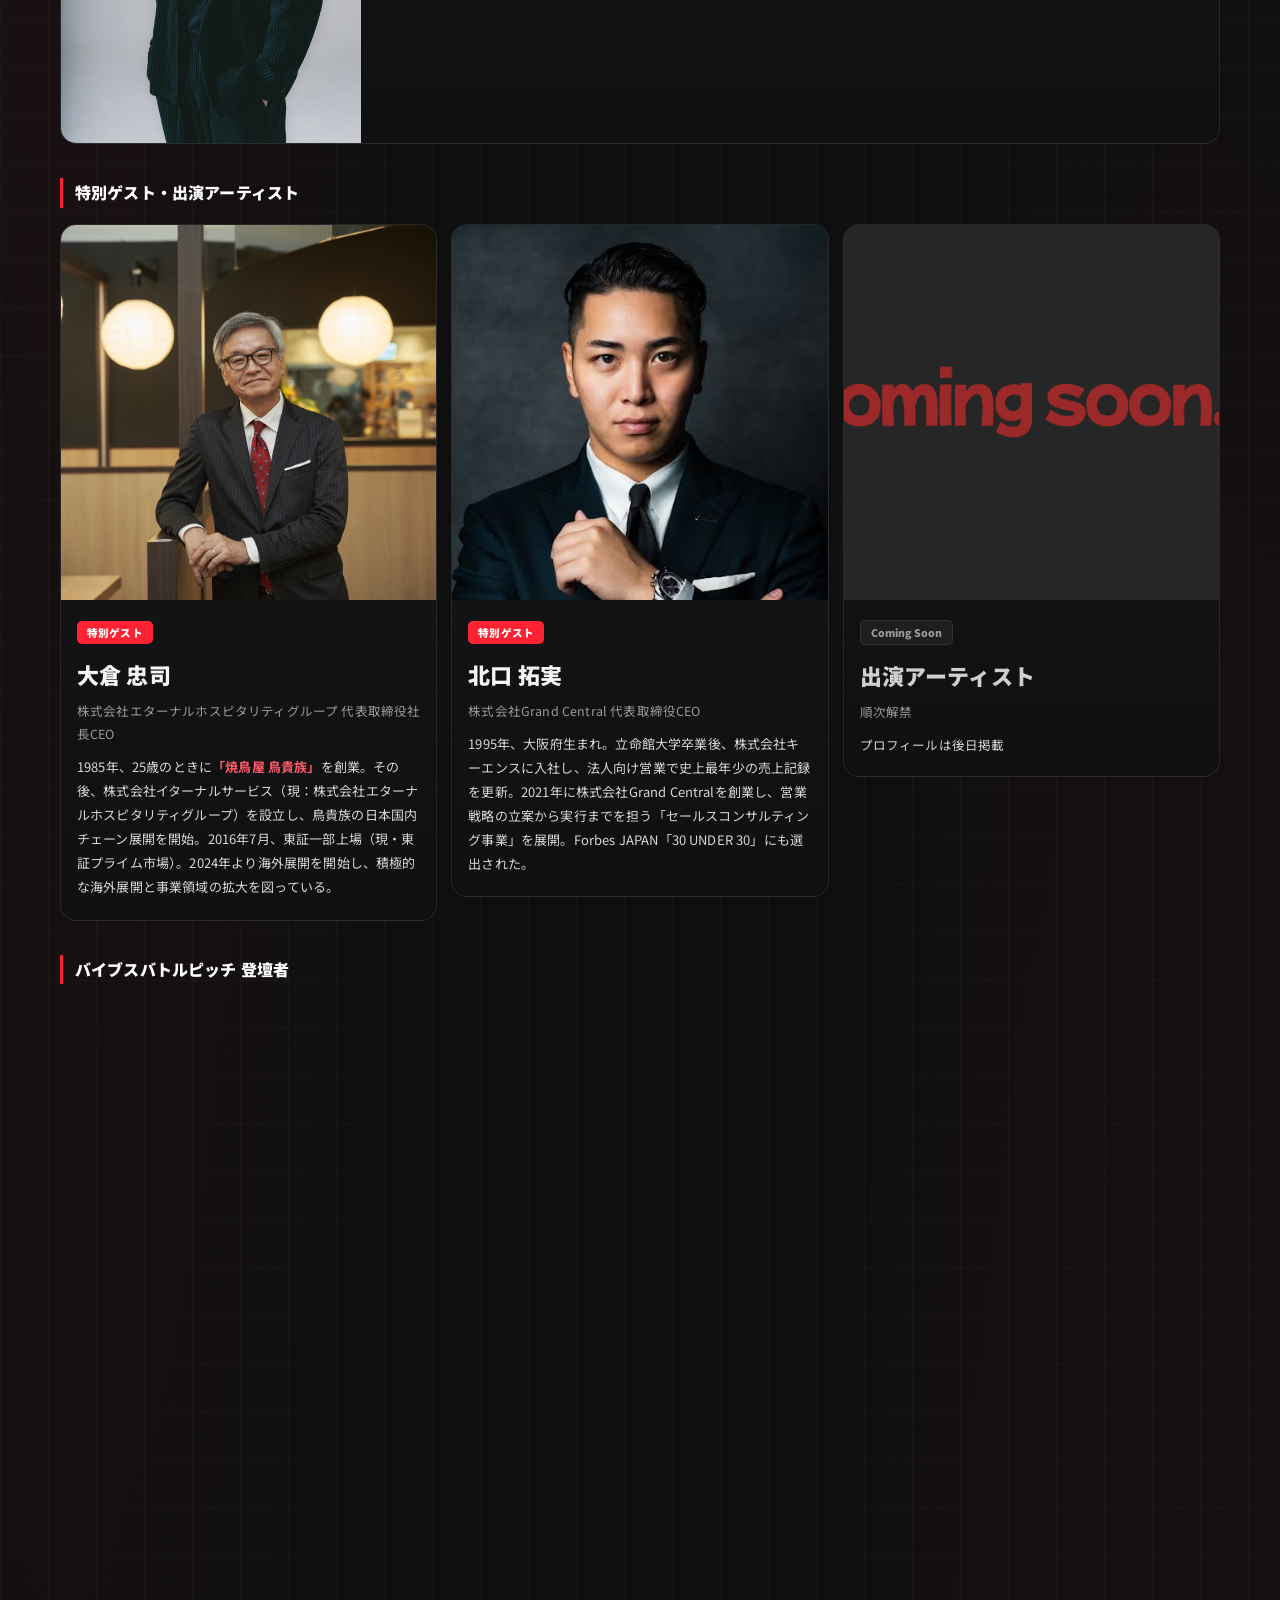
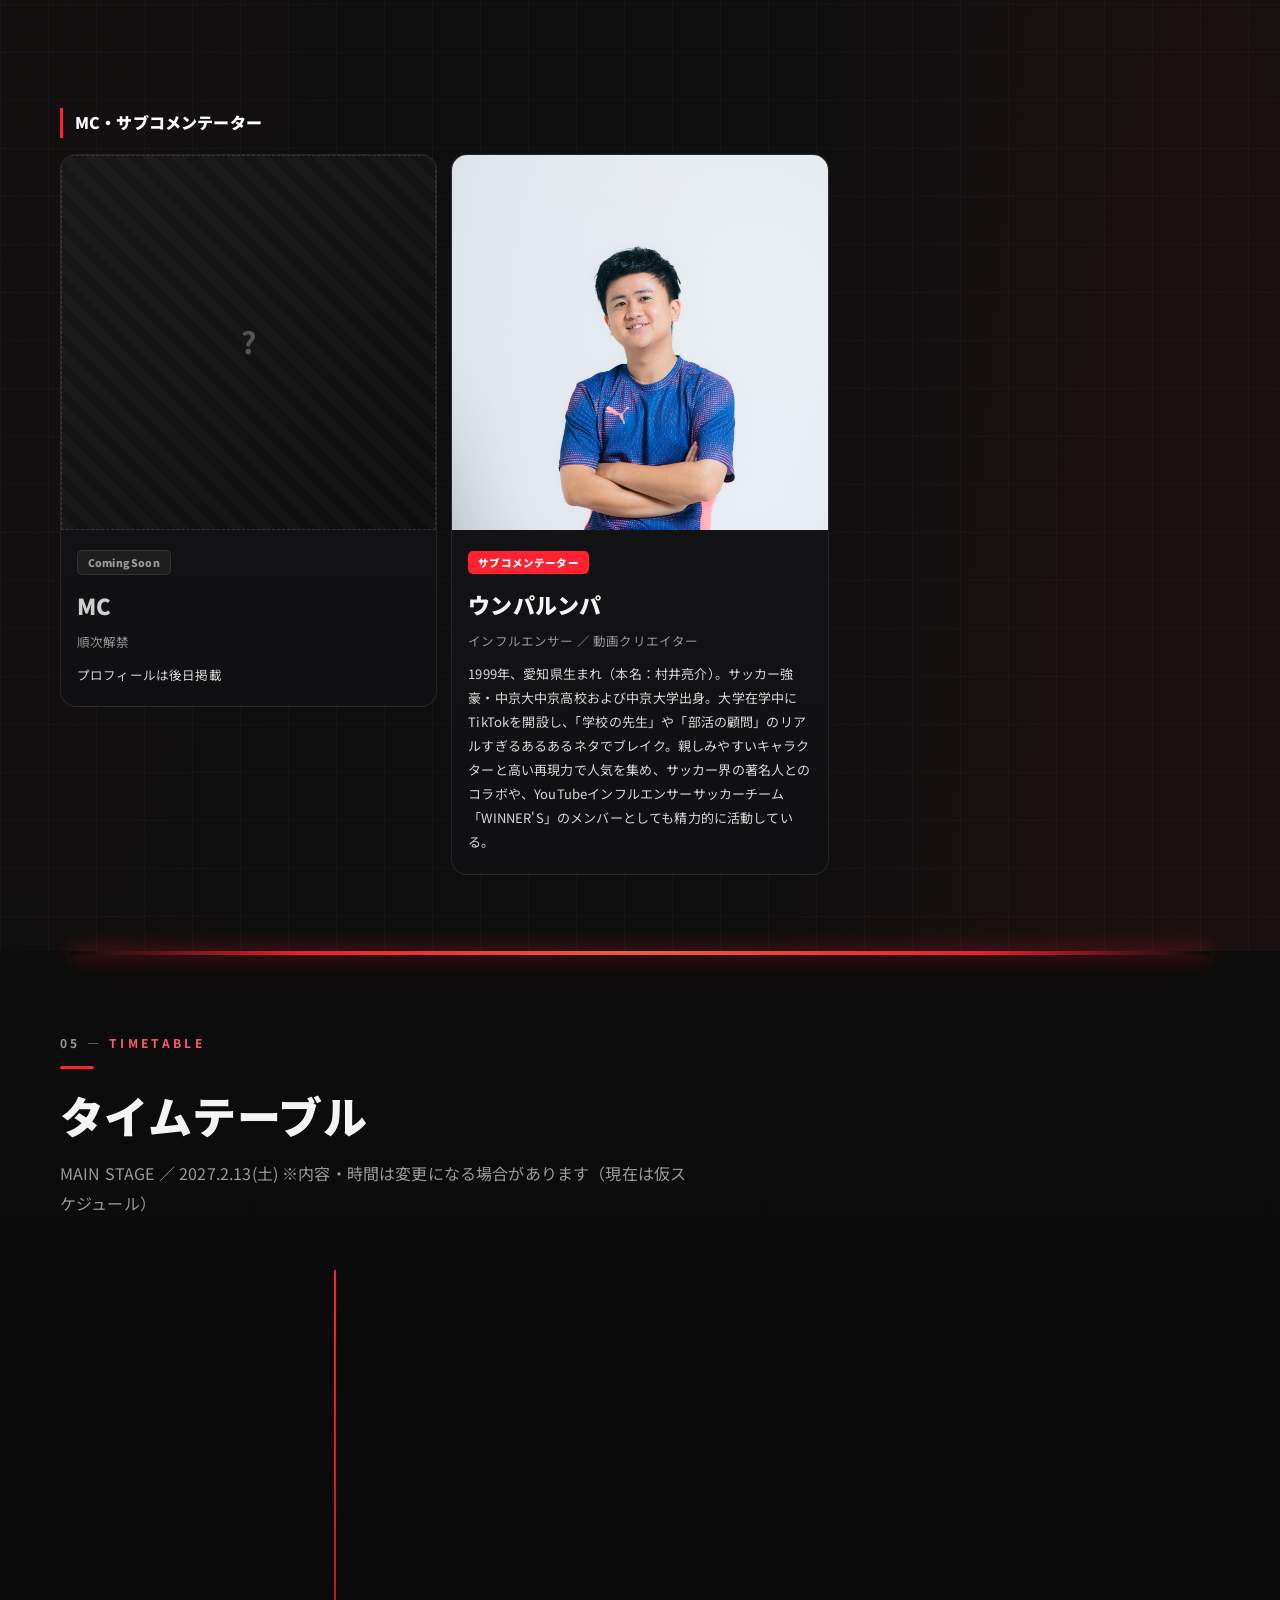
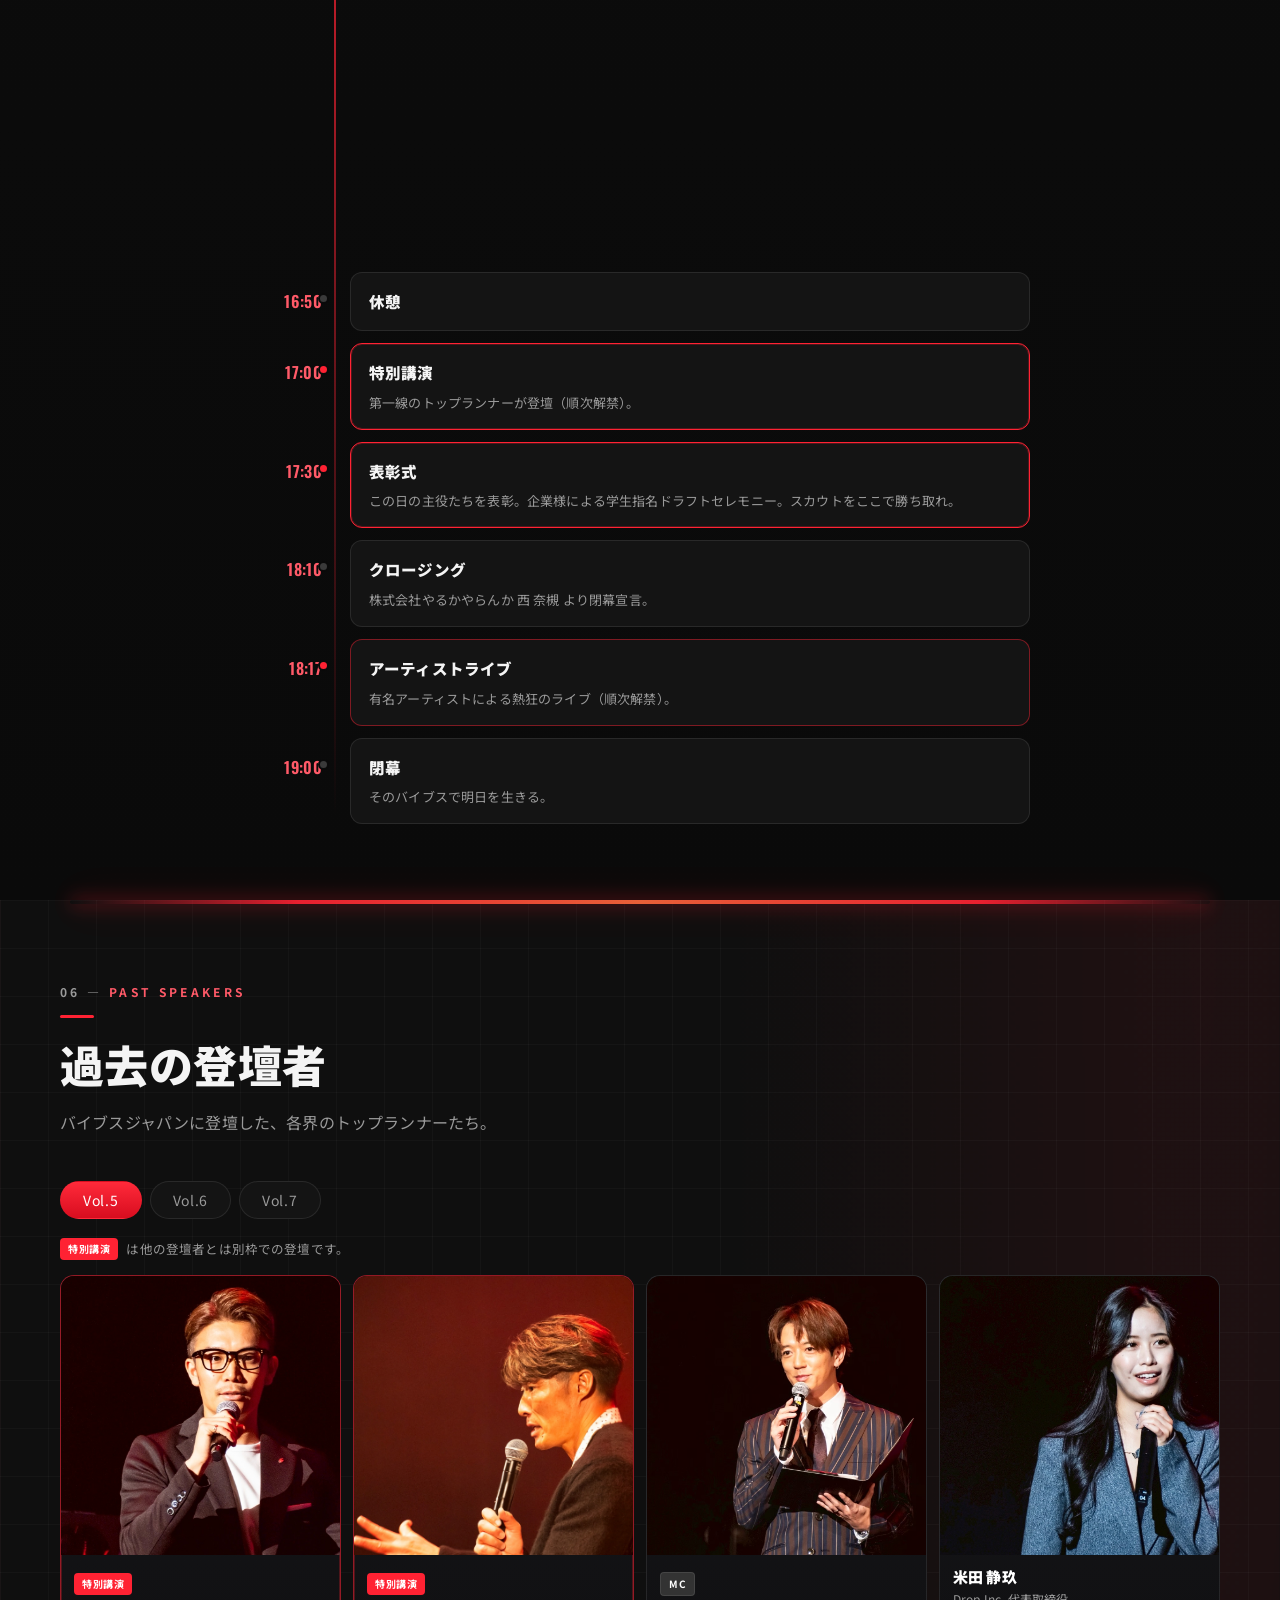
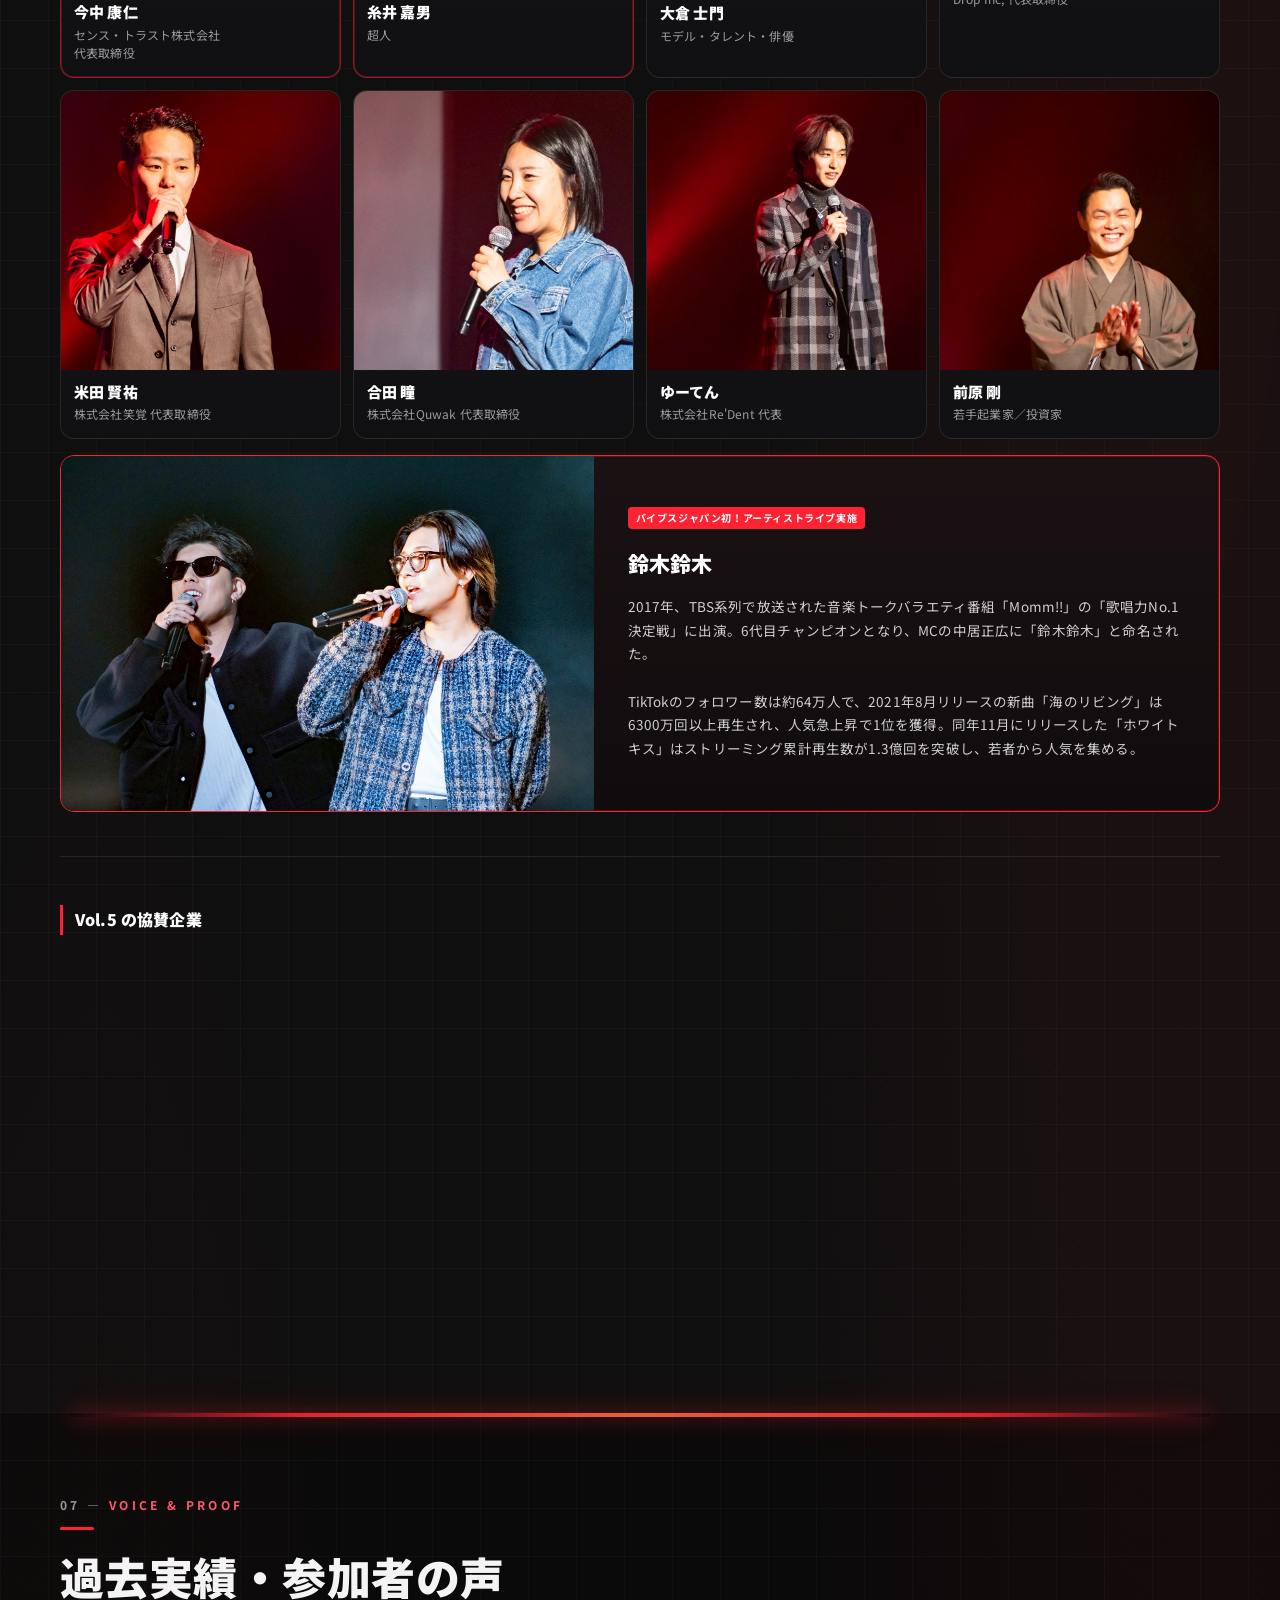
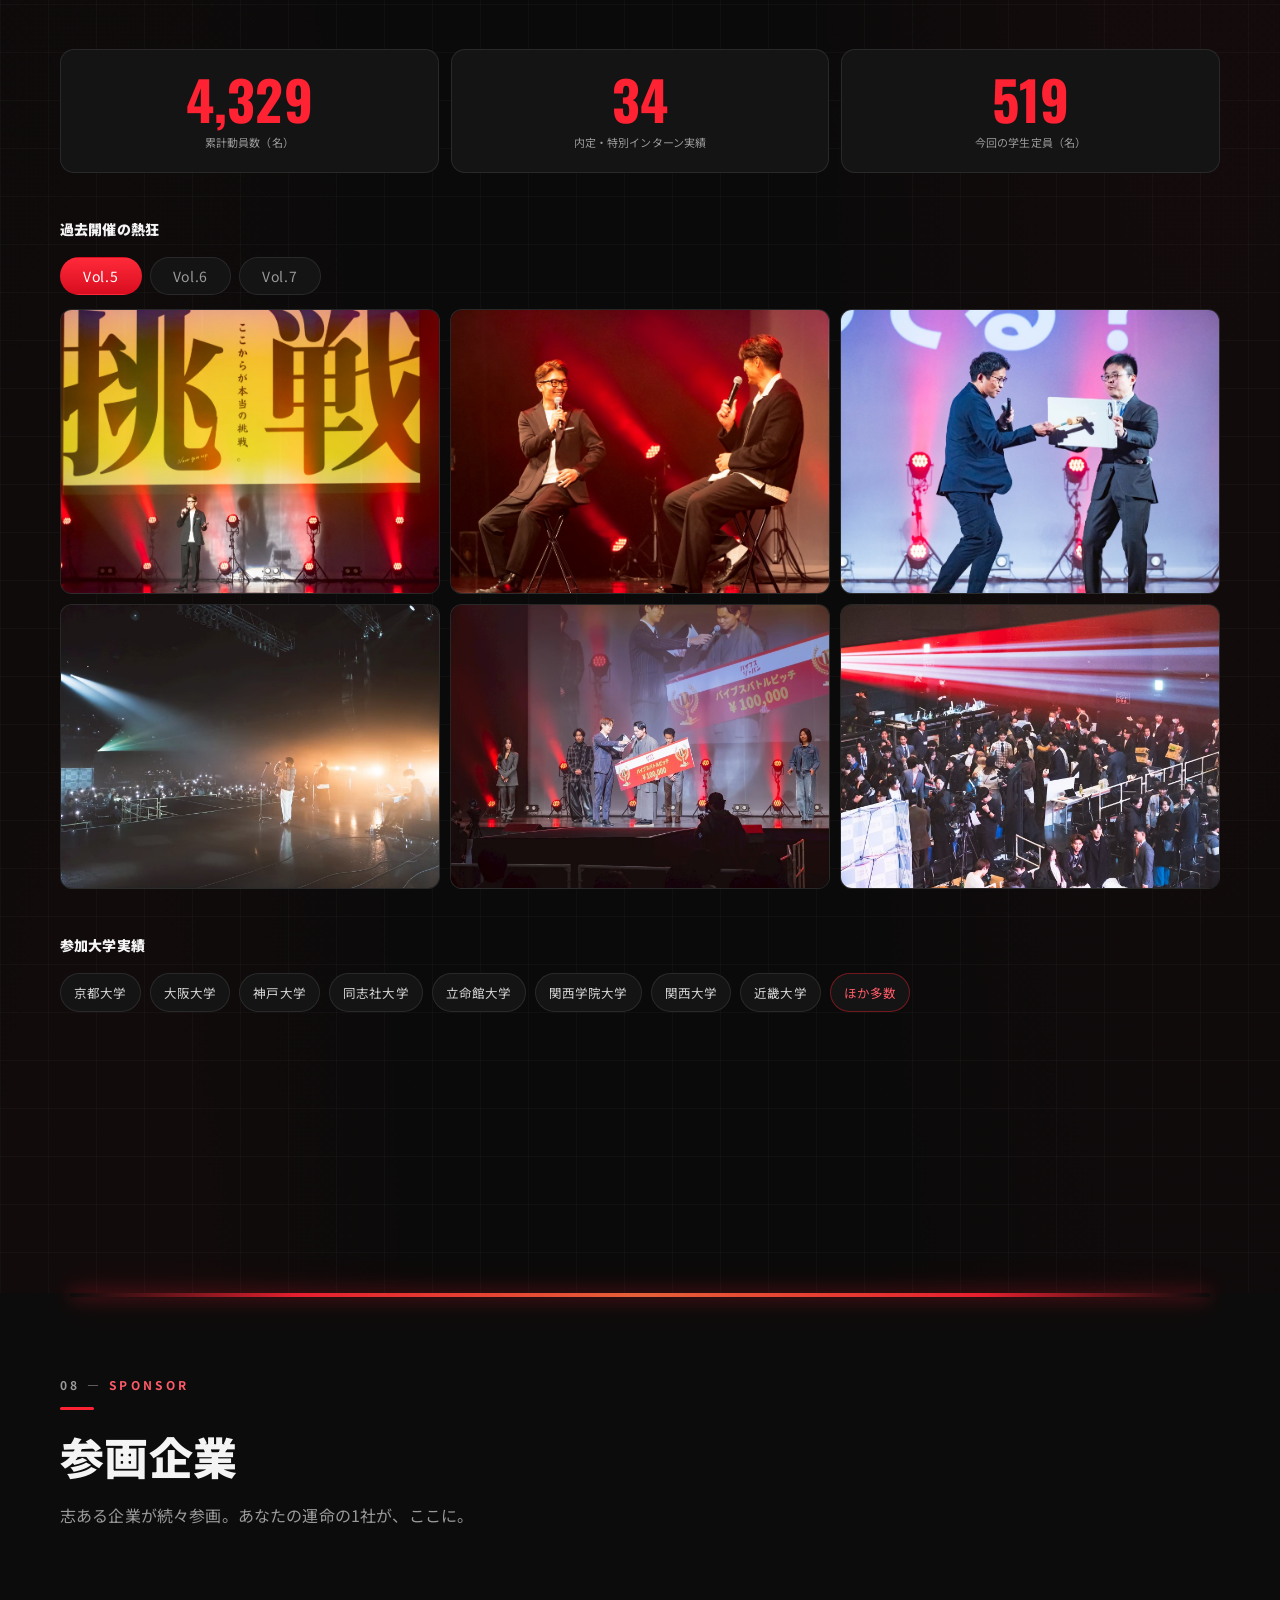
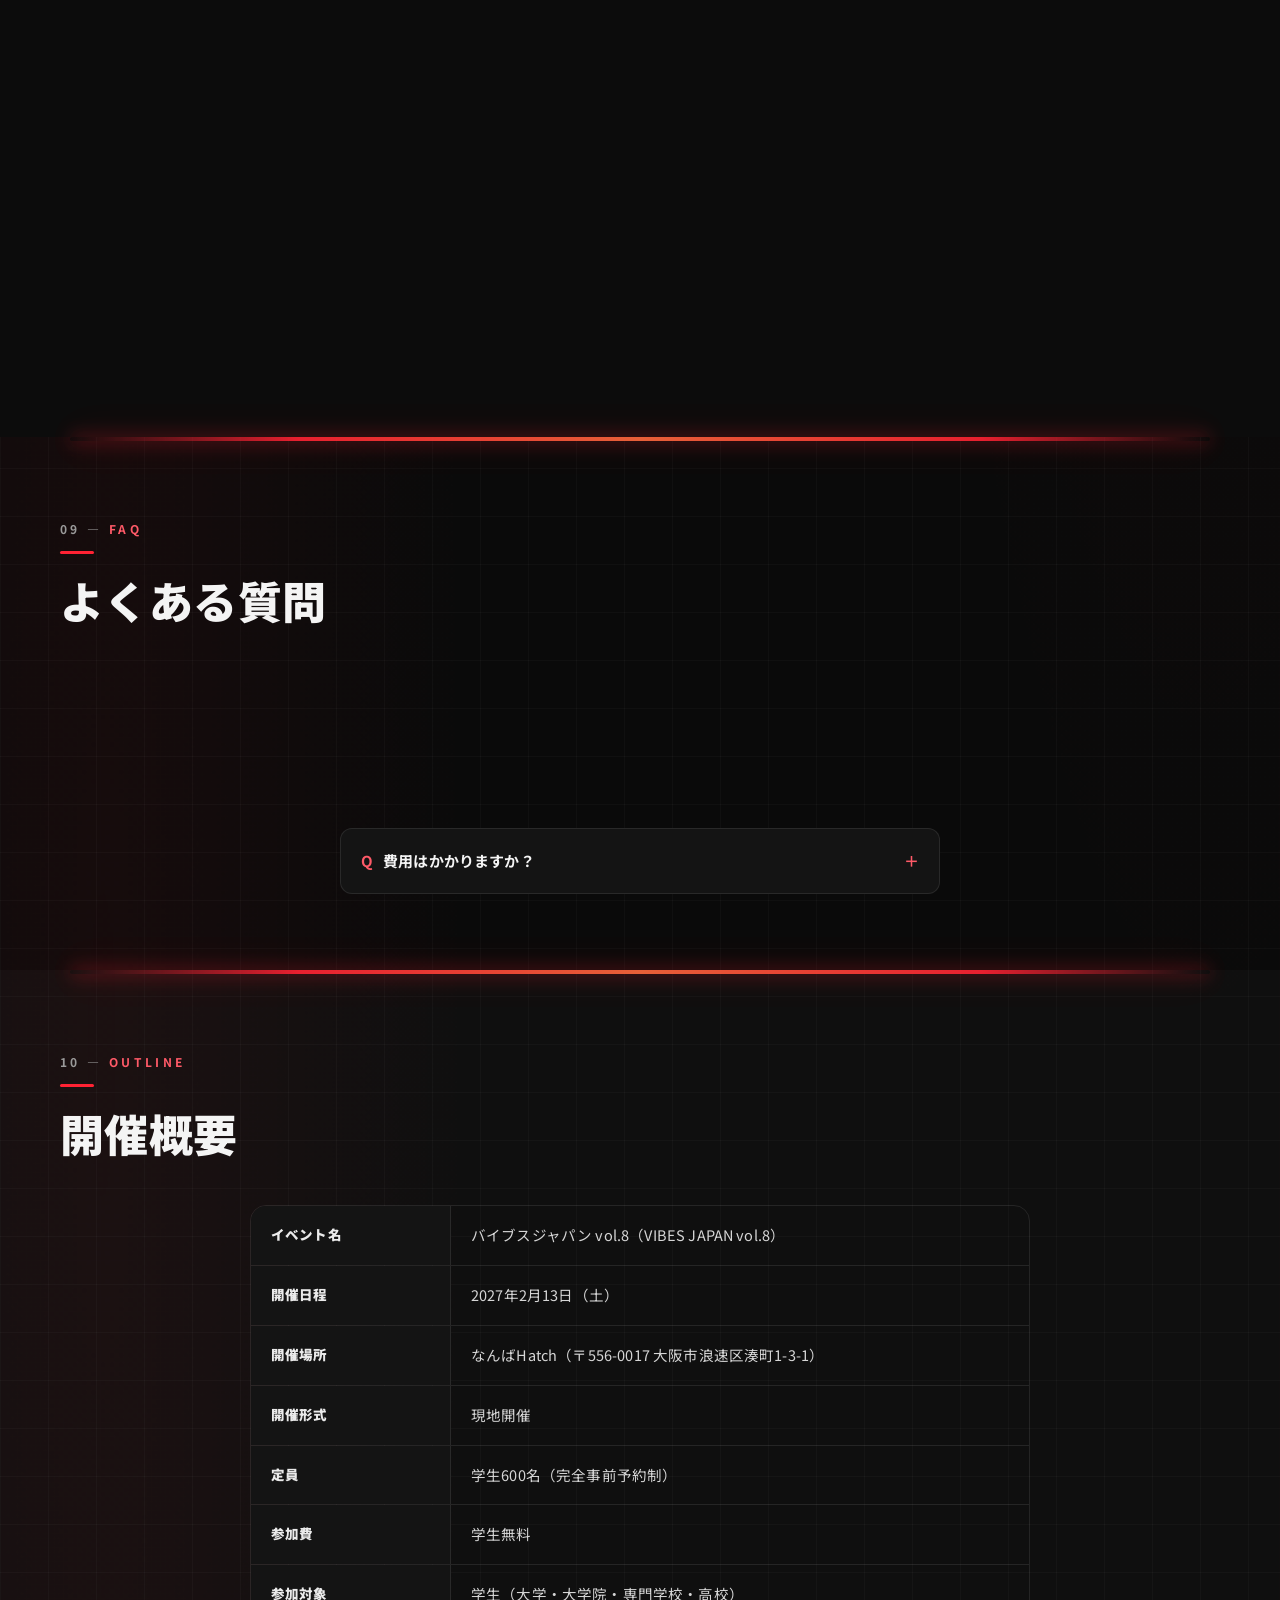
==== commit 23999716: "大倉 忠司 氏のプロフィールを更新 Co-Authored-By: Claude Opus 4.8 <noreply@anthropic.com>" ====
--- a/index.html
+++ b/index.html
@@ -284,7 +284,7 @@
       <p class="speakers__group">特別ゲスト・出演アーティスト</p>
       <article class="speaker">
         <figure class="photo photo--portrait photo--guest" data-photo><img src="assets/guest-1.jpg" alt="大倉 忠司 氏" style="object-position:center top"><span class="photo__ph"><span class="photo__ico">?</span></span></figure>
-        <div class="speaker__body"><span class="speaker__role">特別ゲスト</span><h3 class="speaker__name">大倉 忠司</h3><p class="speaker__org">株式会社エターナルホスピタリティグループ 代表取締役社長CEO</p><p class="speaker__desc">1960年、大阪府生まれ。辻調理師専門学校卒業後、ホテルや焼鳥店勤務を経て1985年に独立し、<b class="mark">「鳥貴族」</b>1号店を開店。全品均一価格の低価格路線で事業を拡大し、東証プライム上場企業へと育て上げた。長男はアイドルグループ「SUPER EIGHT」の大倉忠義。</p></div>
+        <div class="speaker__body"><span class="speaker__role">特別ゲスト</span><h3 class="speaker__name">大倉 忠司</h3><p class="speaker__org">株式会社エターナルホスピタリティグループ 代表取締役社長CEO</p><p class="speaker__desc">1985年、25歳のときに<b class="mark">「焼鳥屋 鳥貴族」</b>を創業。その後、株式会社イターナルサービス（現：株式会社エターナルホスピタリティグループ）を設立し、鳥貴族の日本国内チェーン展開を開始。2016年7月、東証一部上場（現・東証プライム市場）。2024年より海外展開を開始し、積極的な海外展開と事業領域の拡大を図っている。</p></div>
       </article>
       <article class="speaker">
         <figure class="photo photo--portrait photo--guest" data-photo><img src="assets/guest-2.jpg" alt="北口 拓実 氏" style="object-position:center top"><span class="photo__ph"><span class="photo__ico">?</span></span></figure>
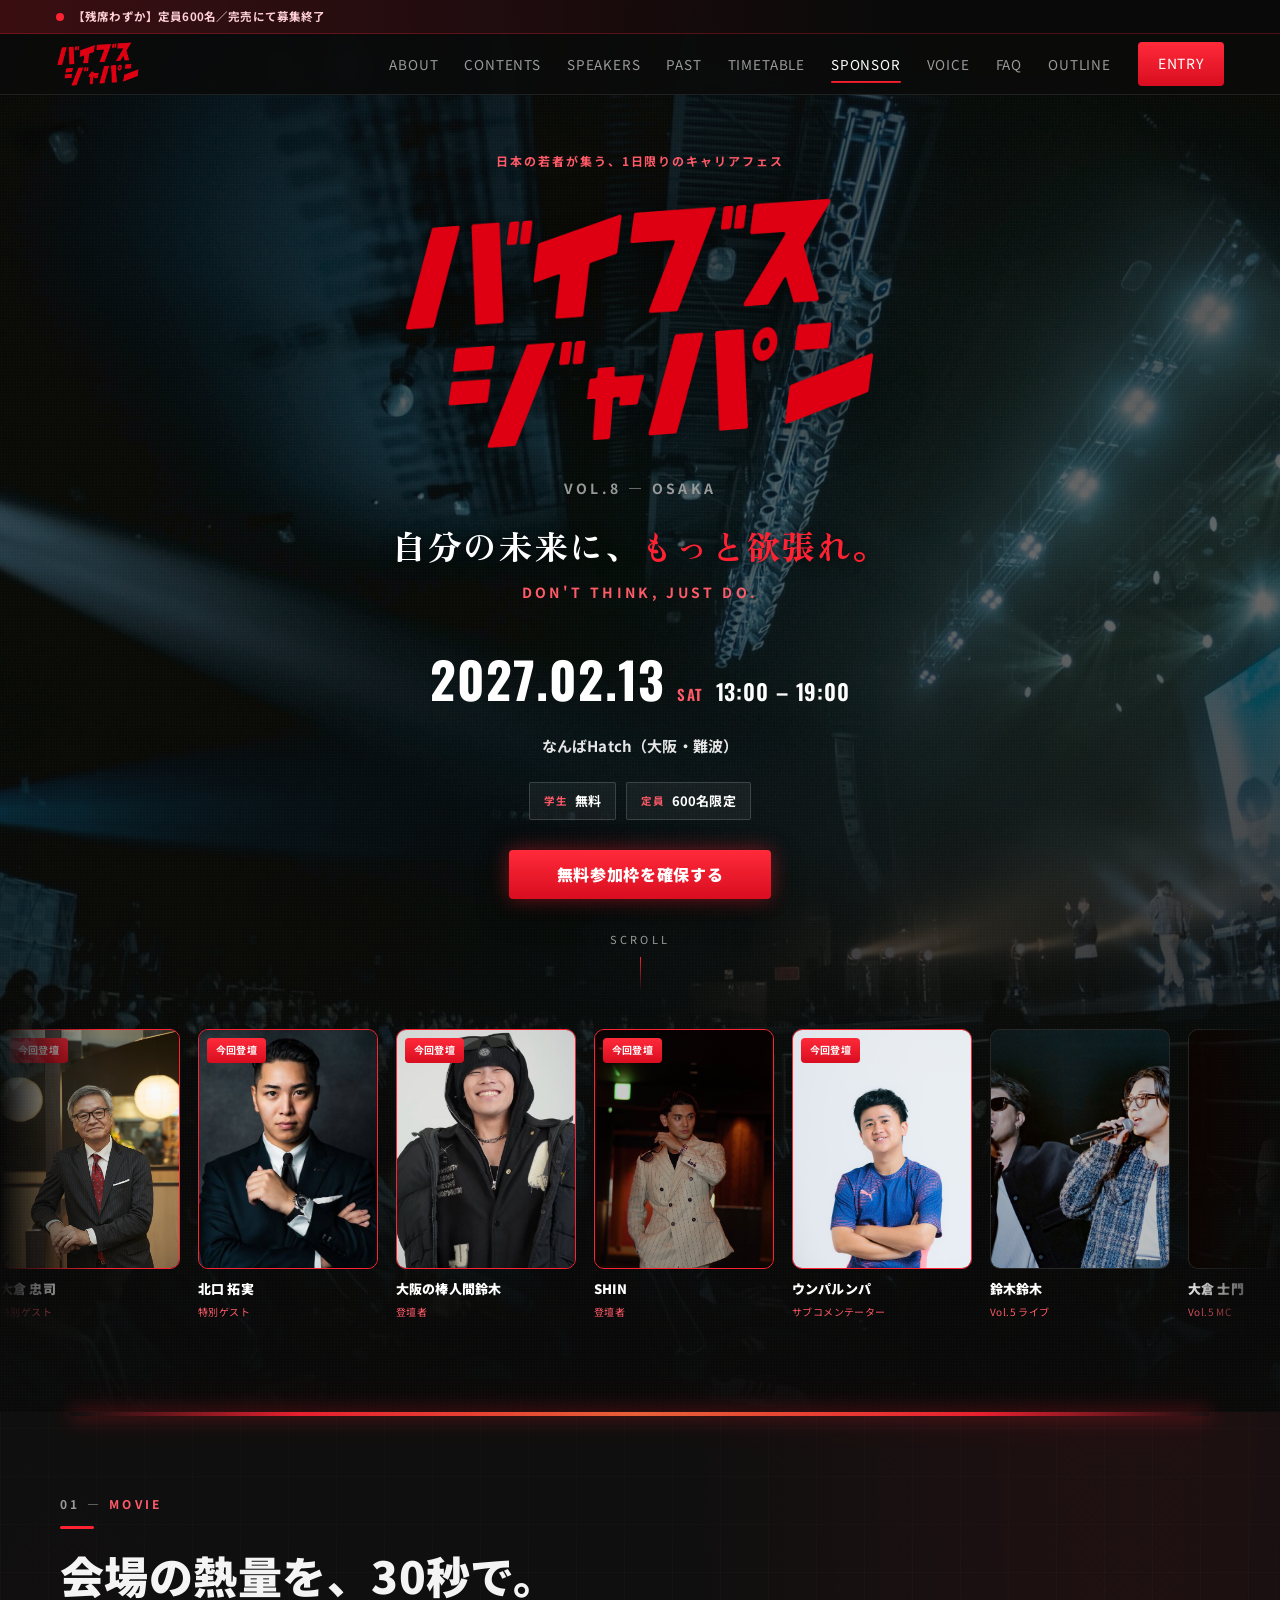
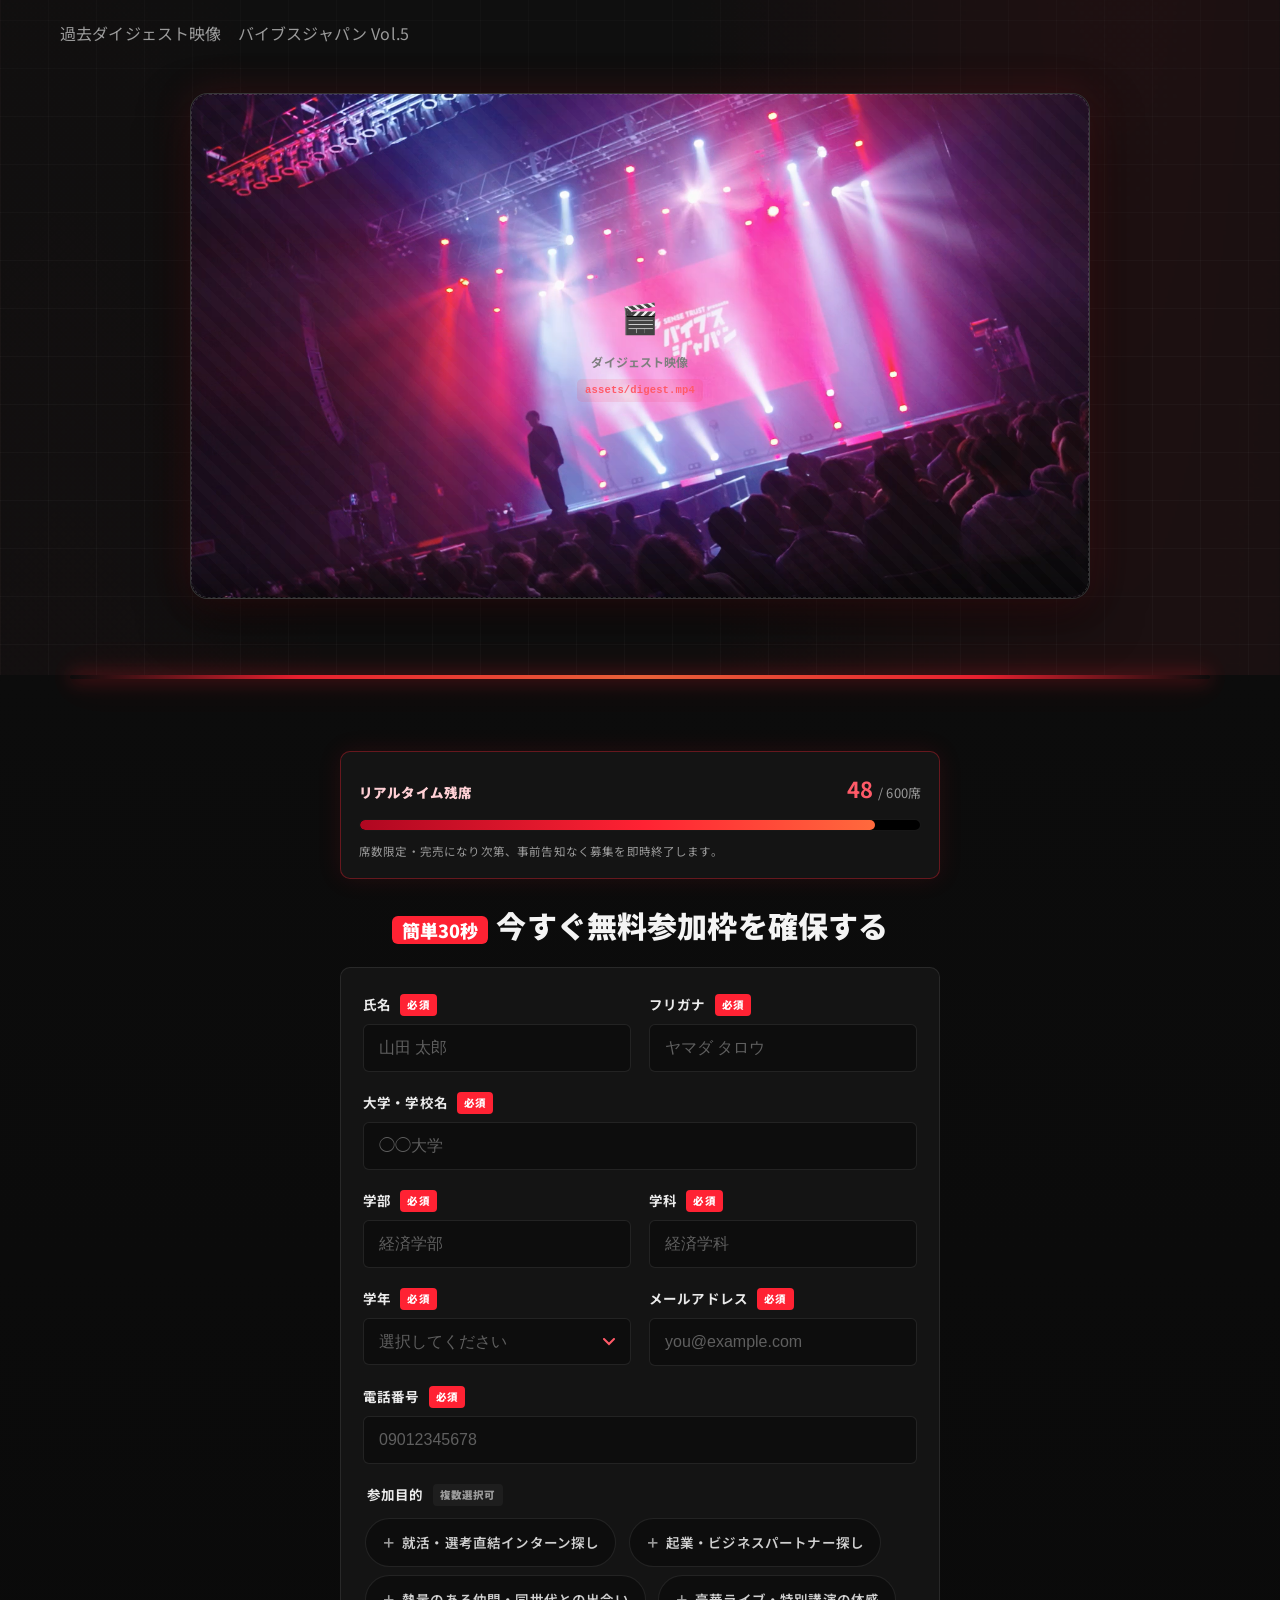
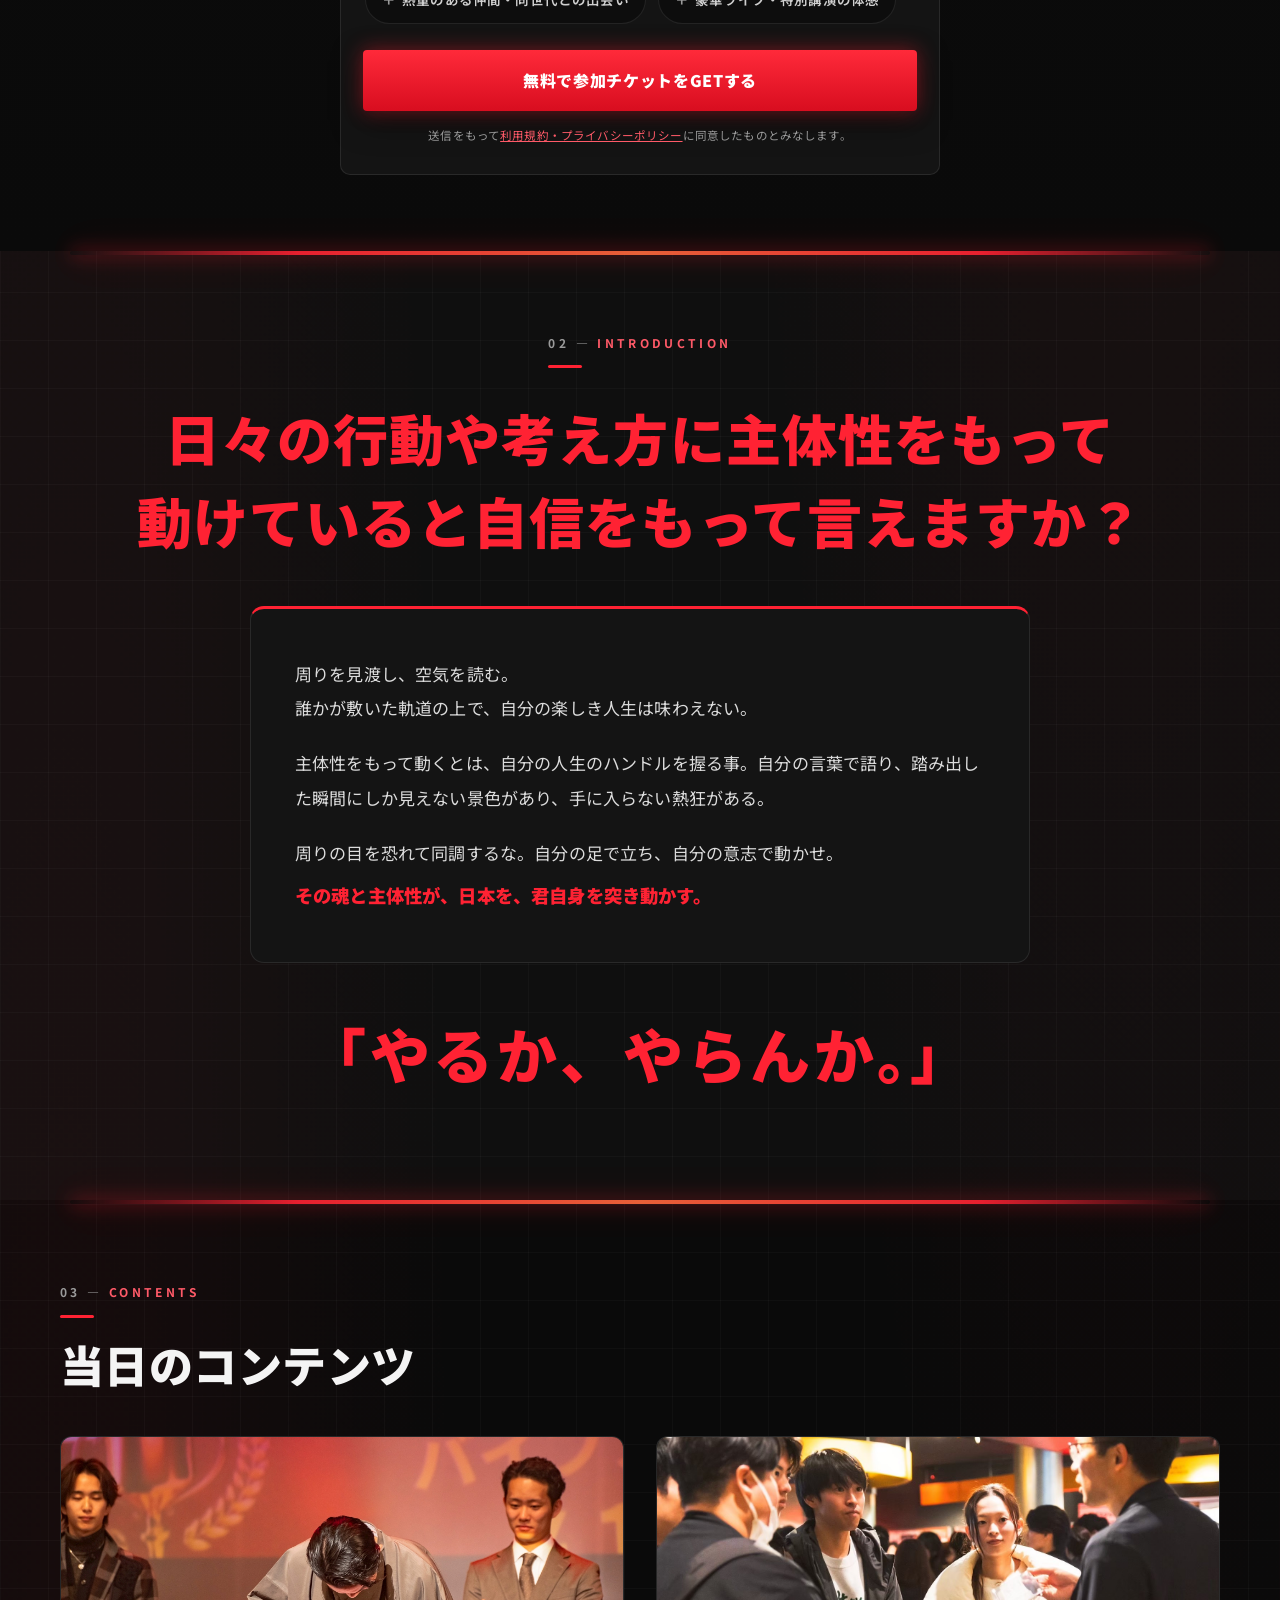
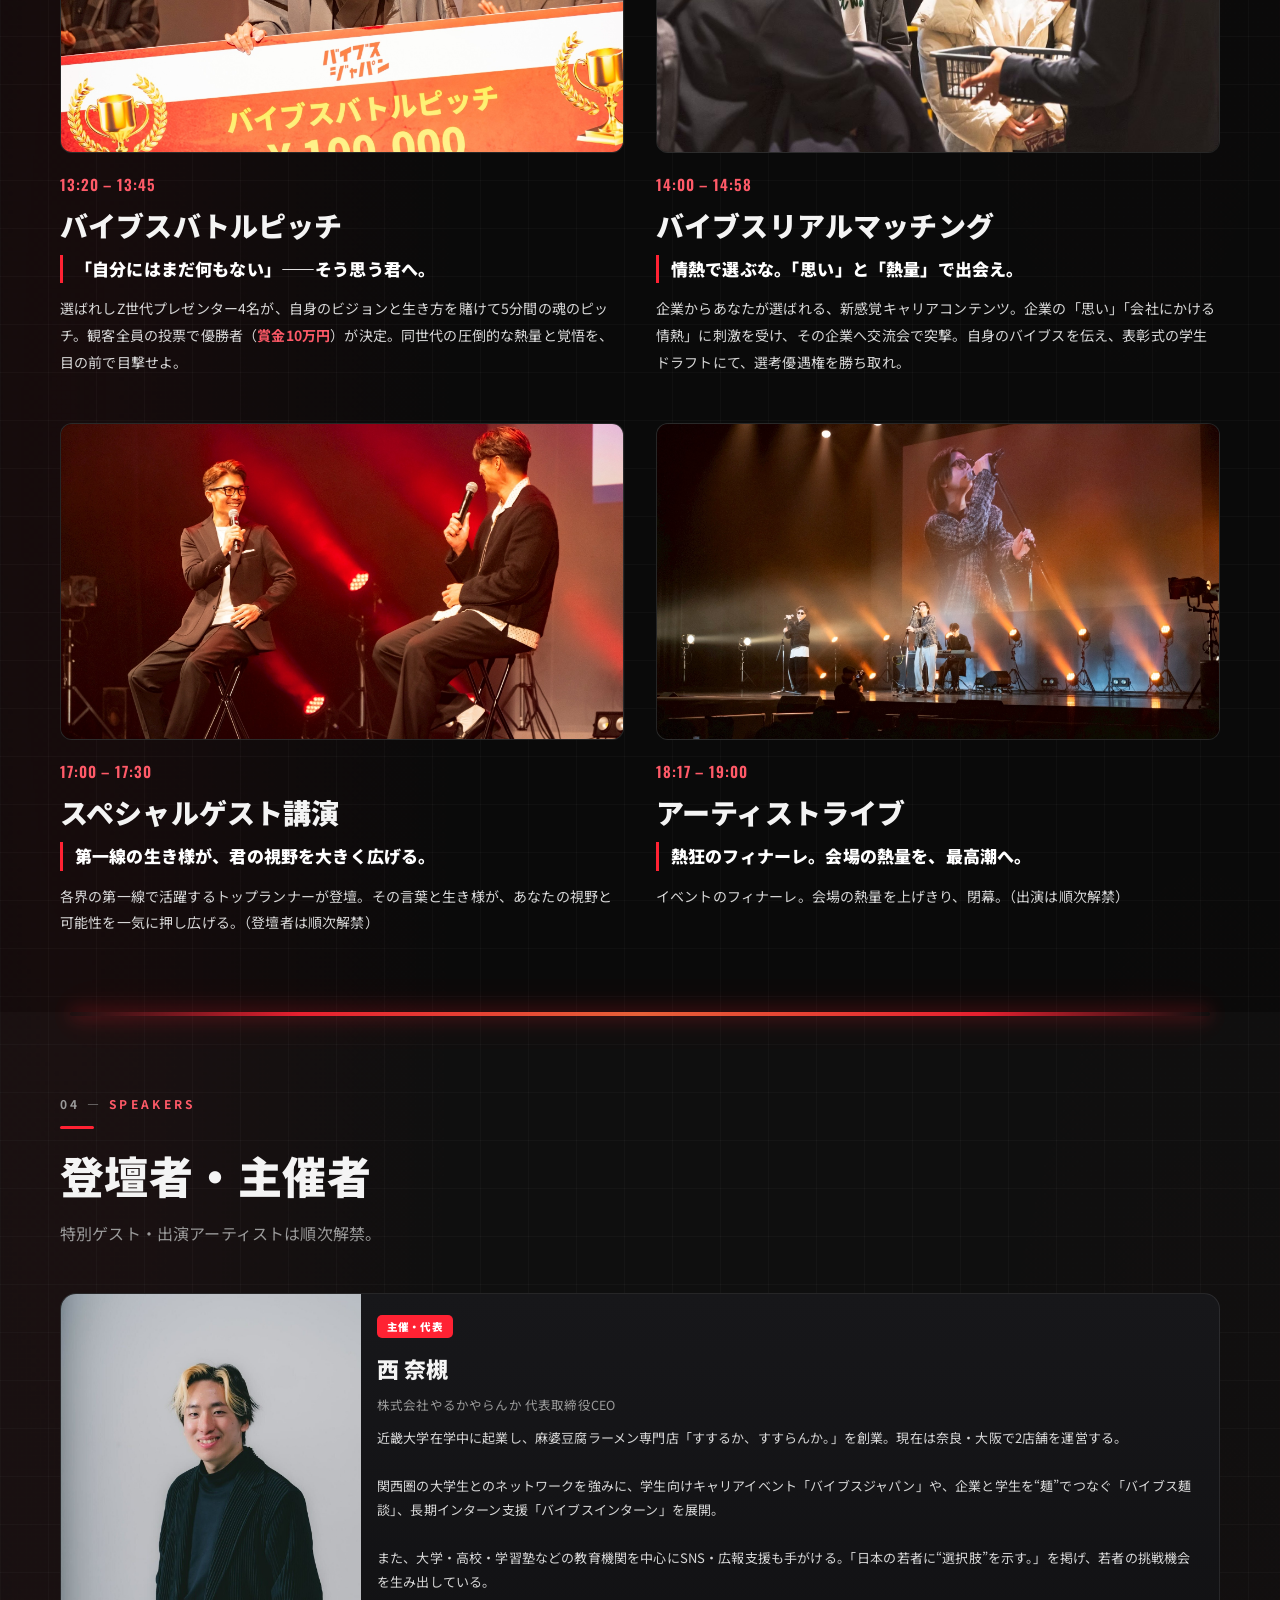
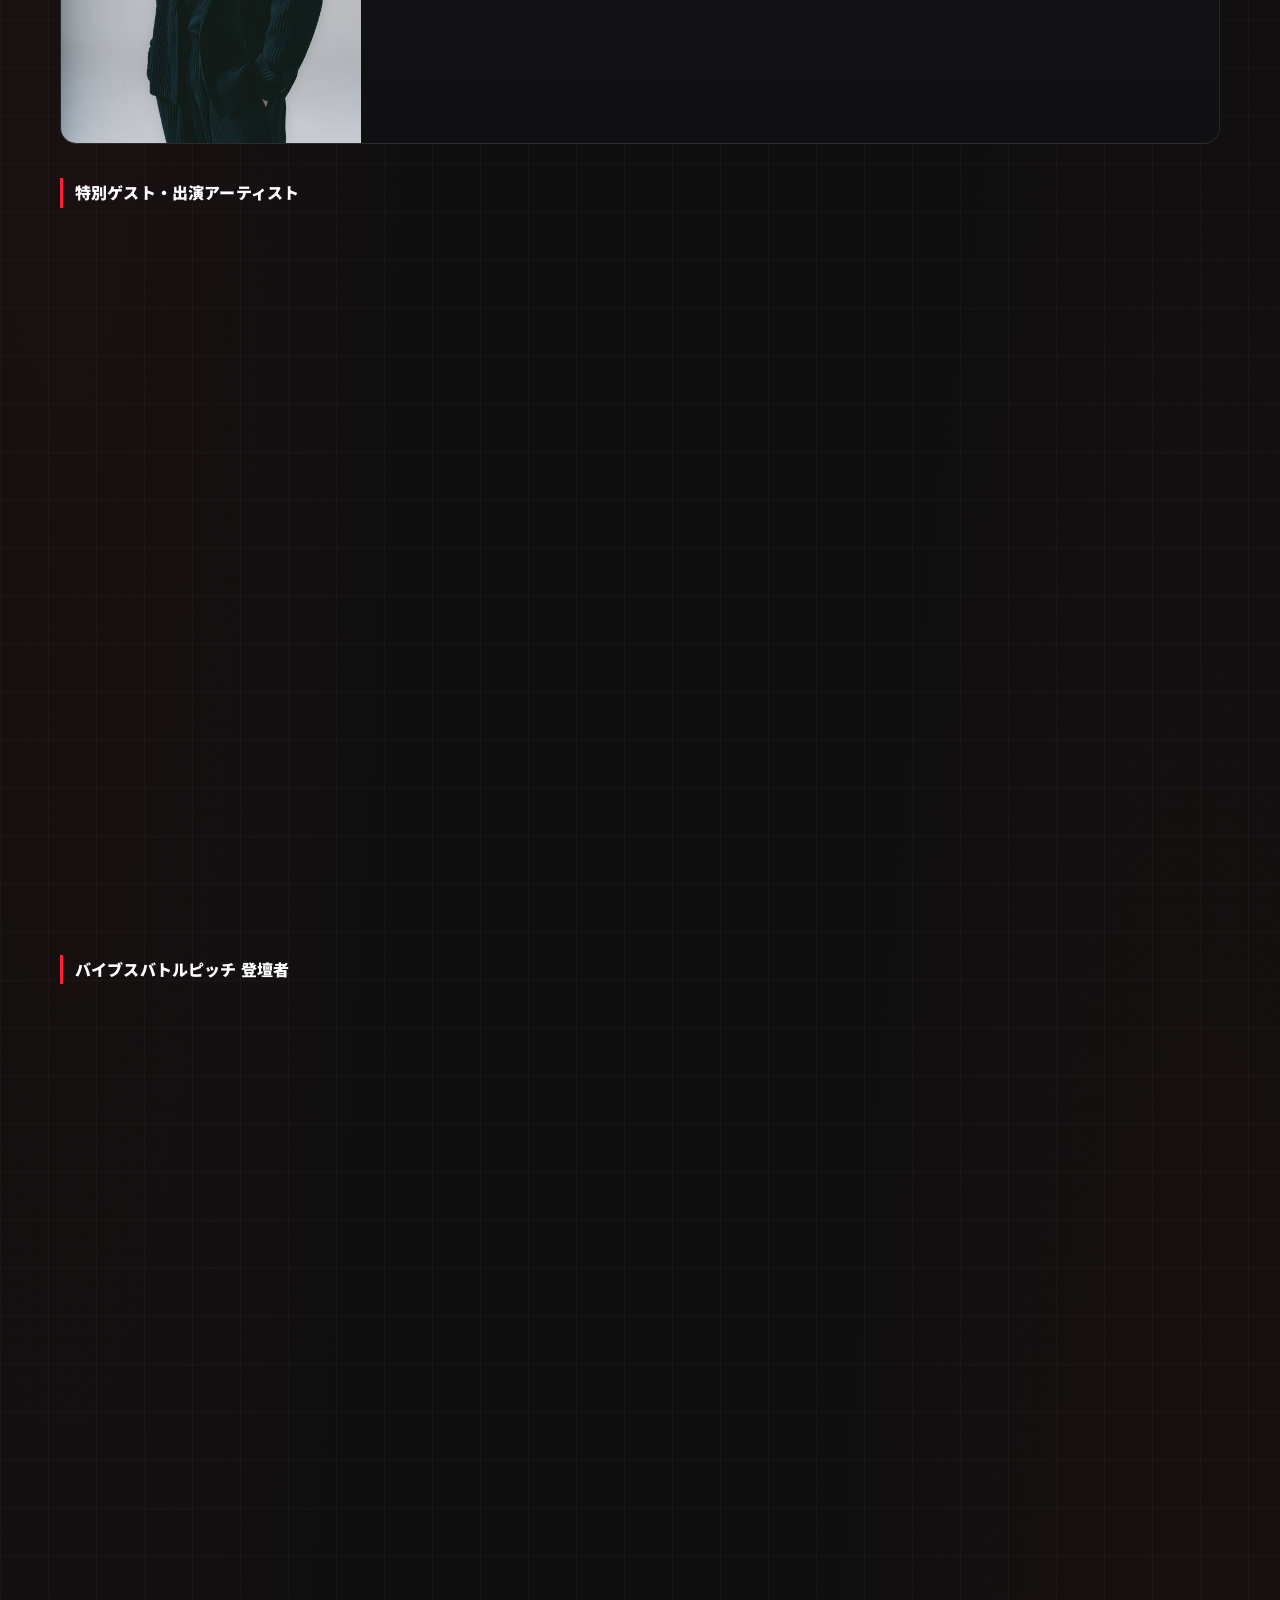
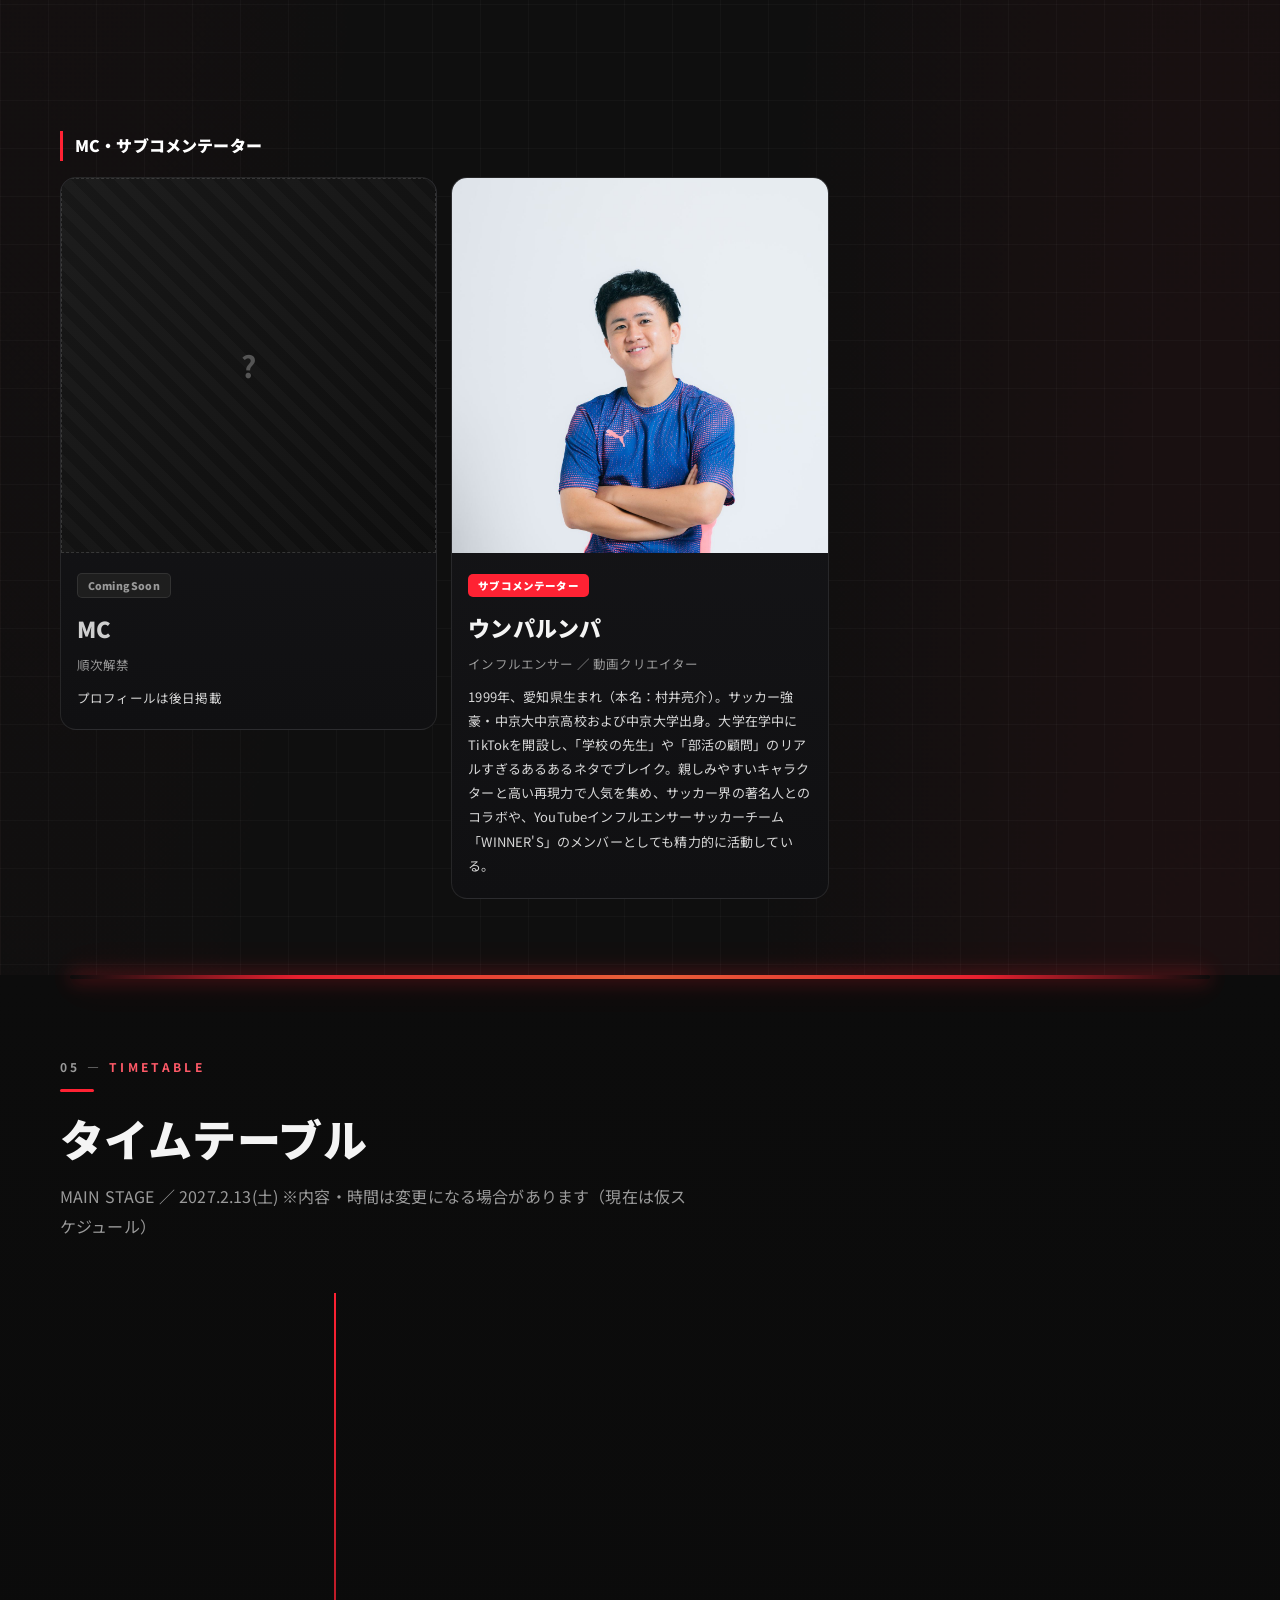
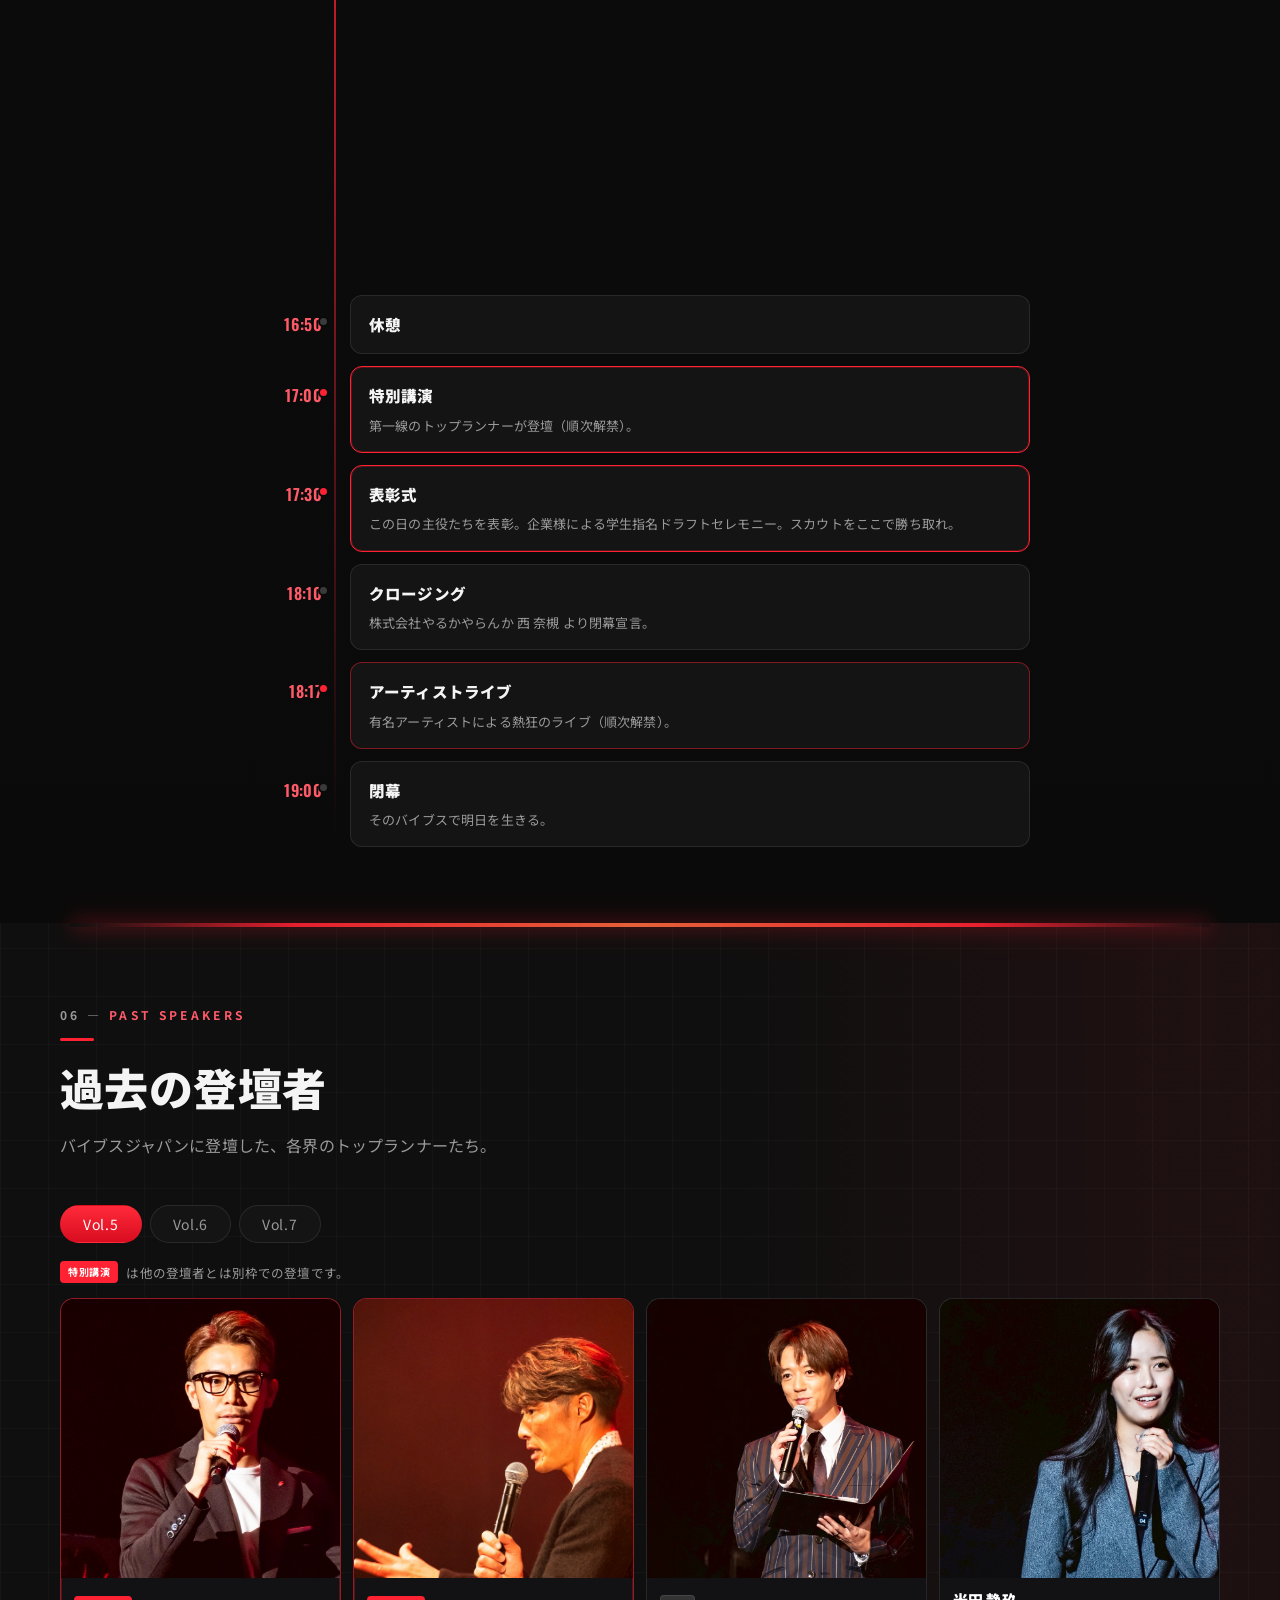
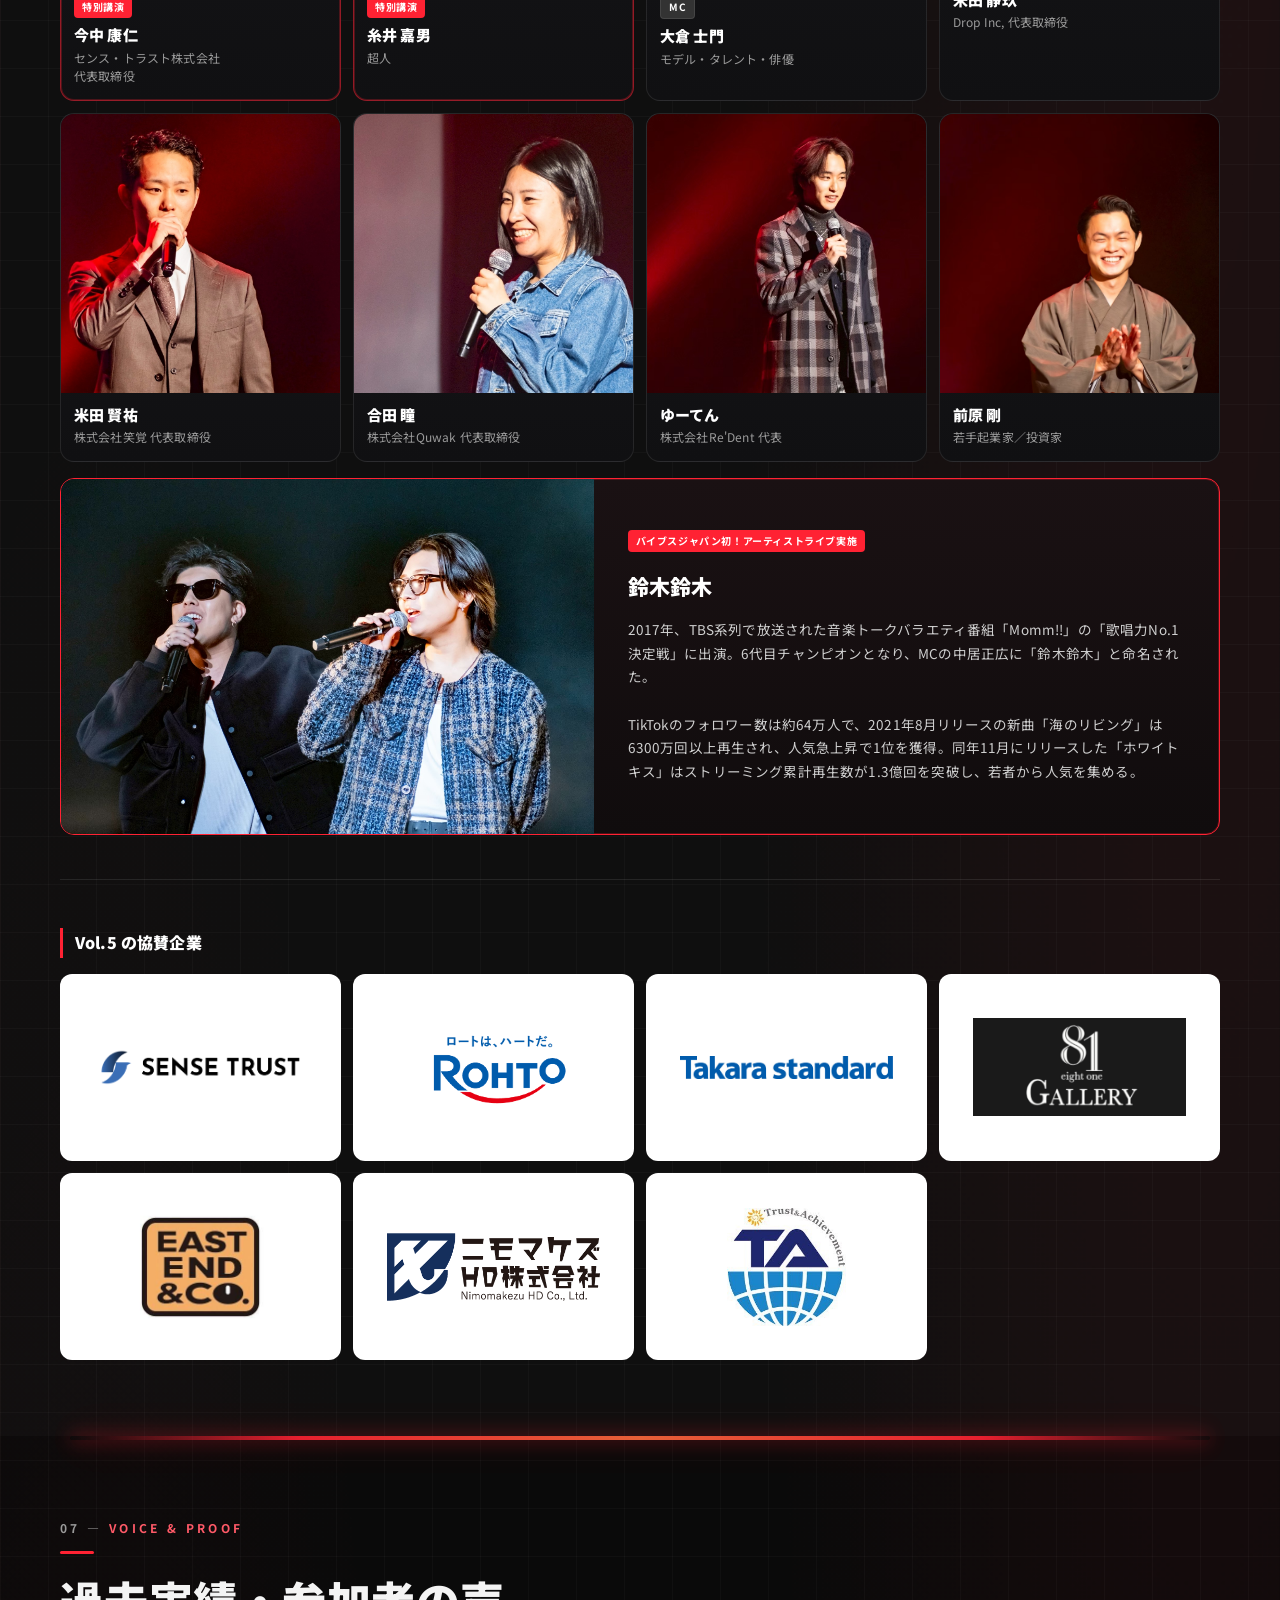
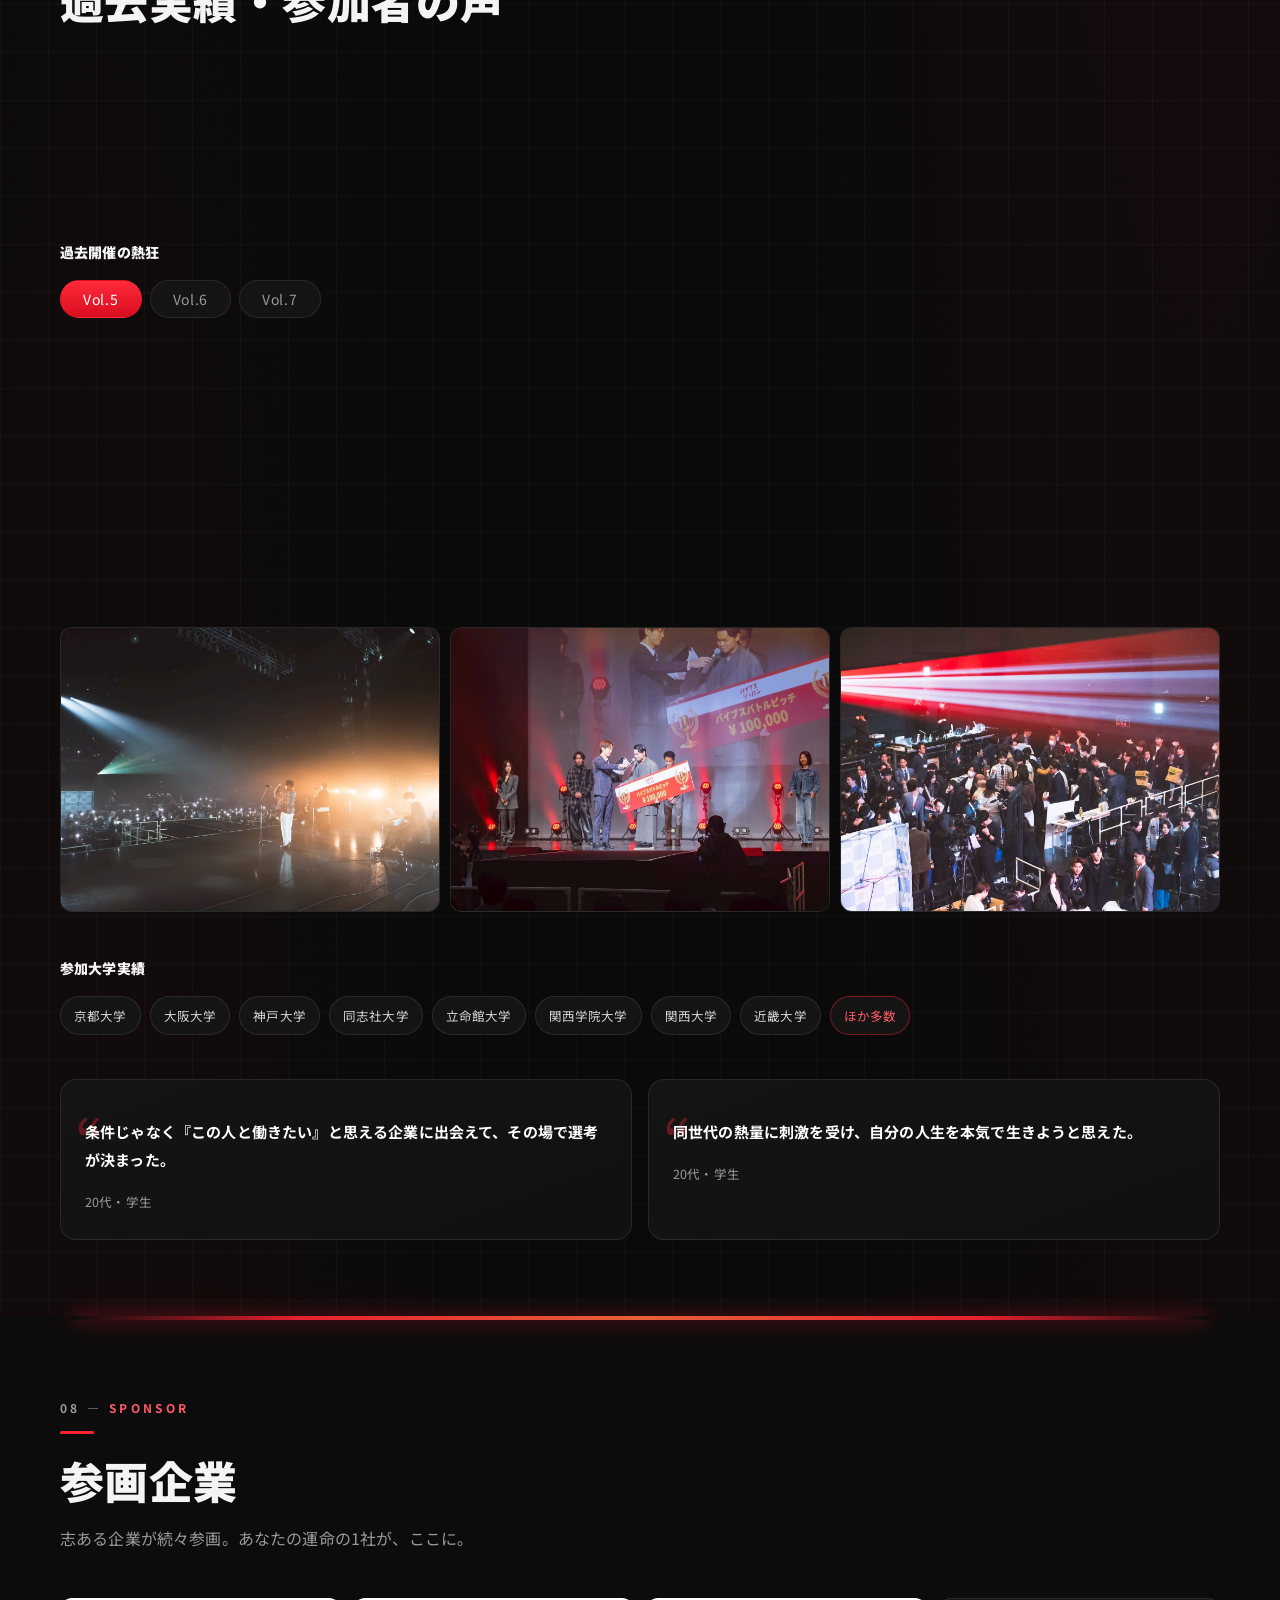
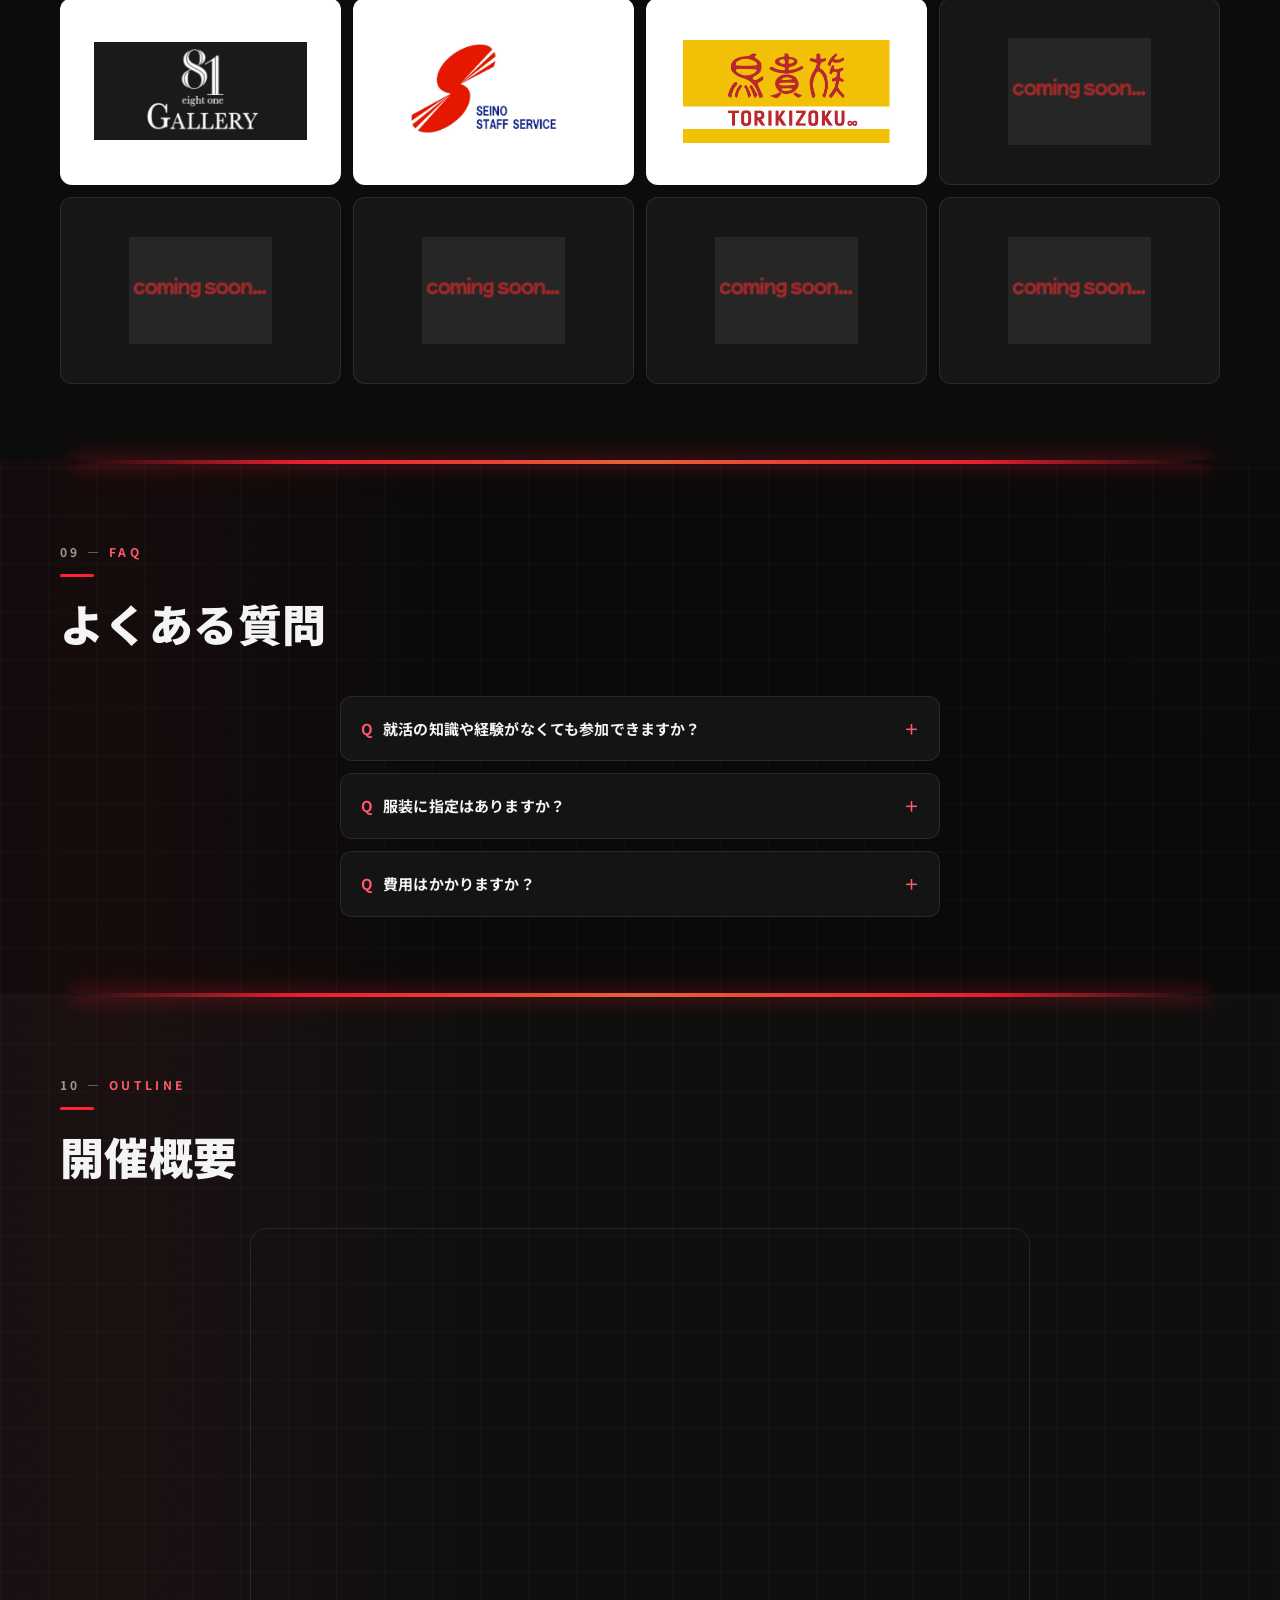
==== commit 0a3eeb62: "鈴木 琢馬（大阪の棒人間鈴木）のプロフィール刷新 Co-Authored-By: Claude Opus 4.8 <noreply@anthropic.com>" ====
--- a/index.html
+++ b/index.html
@@ -298,7 +298,7 @@
       <p class="speakers__group">バイブスバトルピッチ 登壇者</p>
       <article class="speaker">
         <figure class="photo photo--portrait photo--guest" data-photo><img src="assets/pitch-1.jpg" alt="大阪の棒人間鈴木" style="object-position:center top"><span class="photo__ph"><span class="photo__ico">?</span></span></figure>
-        <div class="speaker__body"><span class="speaker__role">登壇者</span><h3 class="speaker__name">大阪の棒人間鈴木</h3><p class="speaker__org">SNSクリエイター</p><p class="speaker__desc">2000年、愛知県生まれ（本名：鈴木琢磨）。大阪のホテルマンを経てショート動画制作を開始。「日本一リアルな恋愛ドラマ」をコンセプトに、TikTokなどでリアルなシチュエーションや高い演技力を生かした動画を展開。『多分こんな感じドラマ』のプロデュースも手がけるなど、SNS領域を中心に精力的に活動中。</p></div>
+        <div class="speaker__body"><span class="speaker__role">登壇者</span><h3 class="speaker__name">鈴木 琢馬<small>大阪の棒人間鈴木</small></h3><p class="speaker__org">株式会社BASEROOM ENTERTAINMENT 代表取締役／映像監督・インフルエンサー</p><p class="speaker__desc">帝国ホテル大阪のホテルマンから、SNS総フォロワー50万人超の映像監督へ転身。自身が手がける『多分こんな感じドラマ』で2025年マイナビショードラアワードをダブル受賞。現在は株式会社BASEROOM ENTERTAINMENTを率い、映像制作・広告・タレント事業を展開。クリエイティブを武器に、表現者から経営者へと挑戦の舞台を広げる。</p></div>
       </article>
       <article class="speaker">
         <figure class="photo photo--portrait photo--guest" data-photo><img src="assets/pitch-2.jpg" alt="SHIN"><span class="photo__ph"><span class="photo__ico">?</span></span></figure>
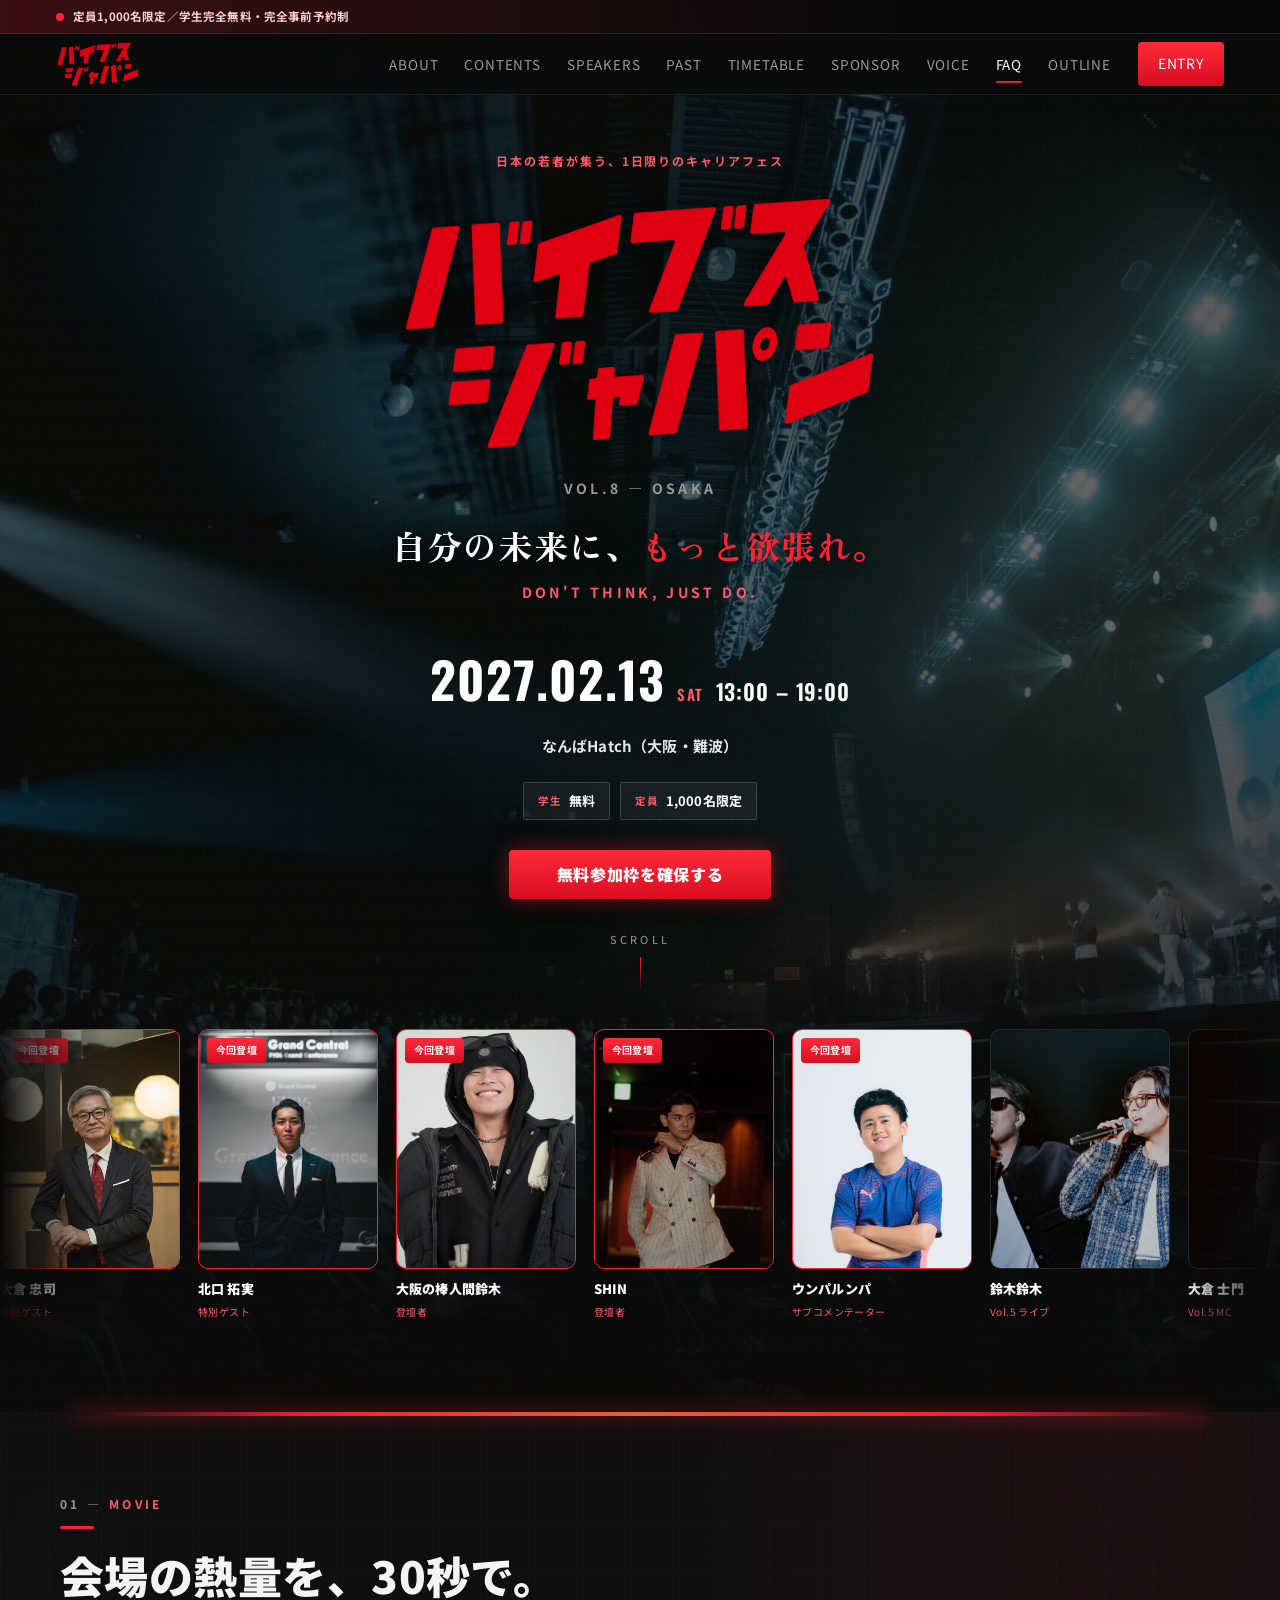
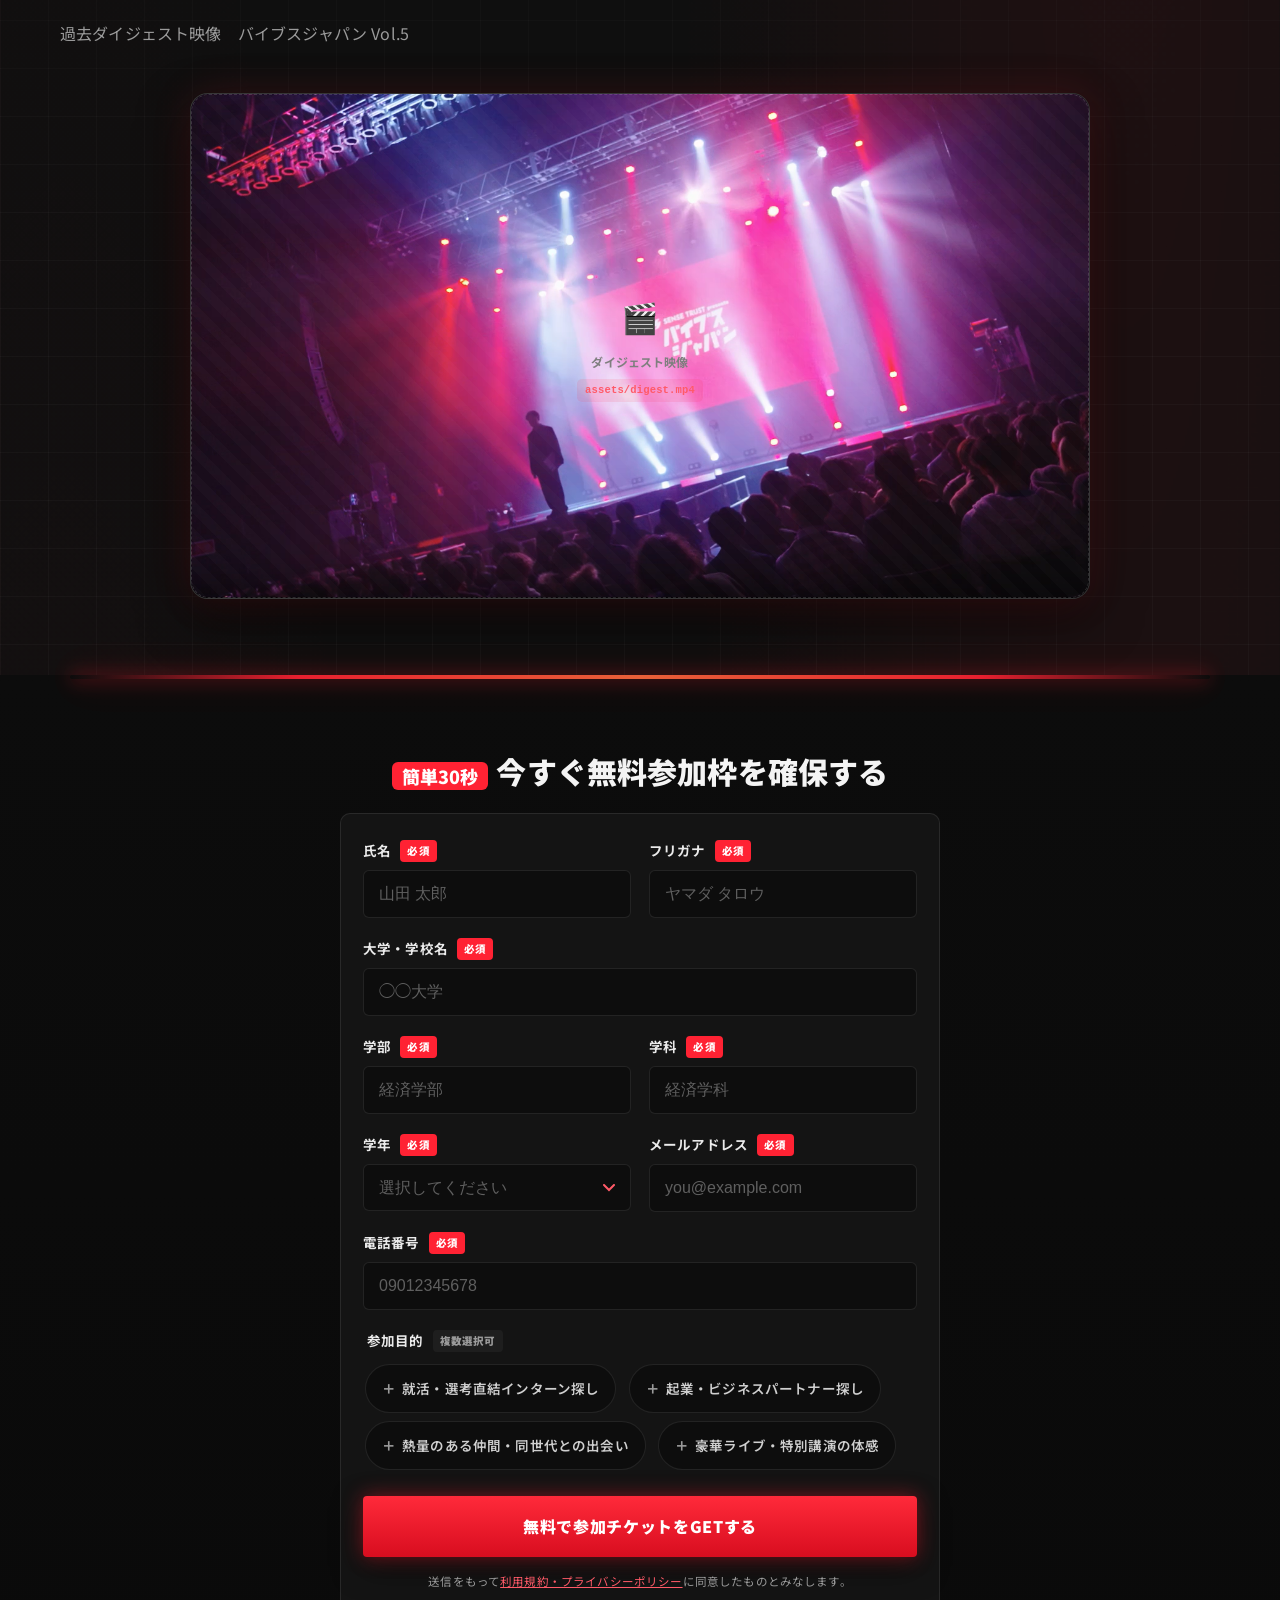
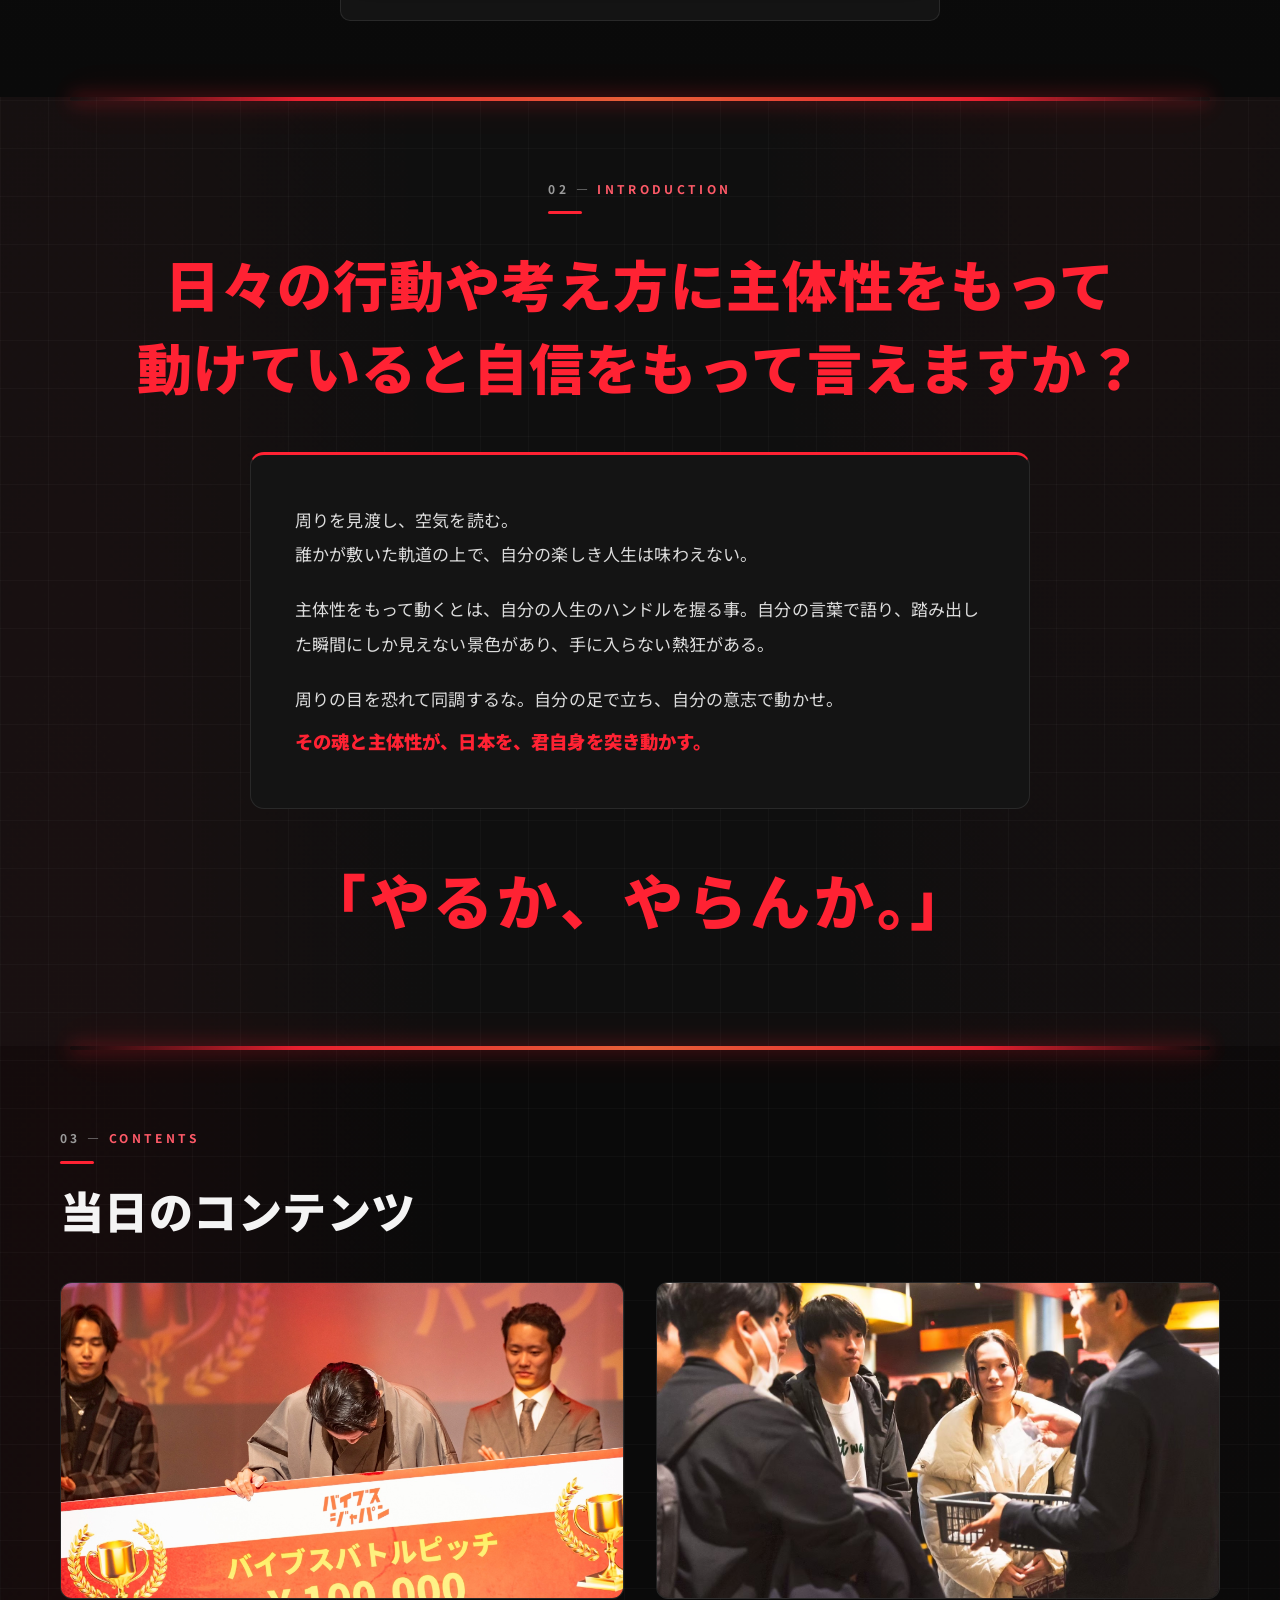
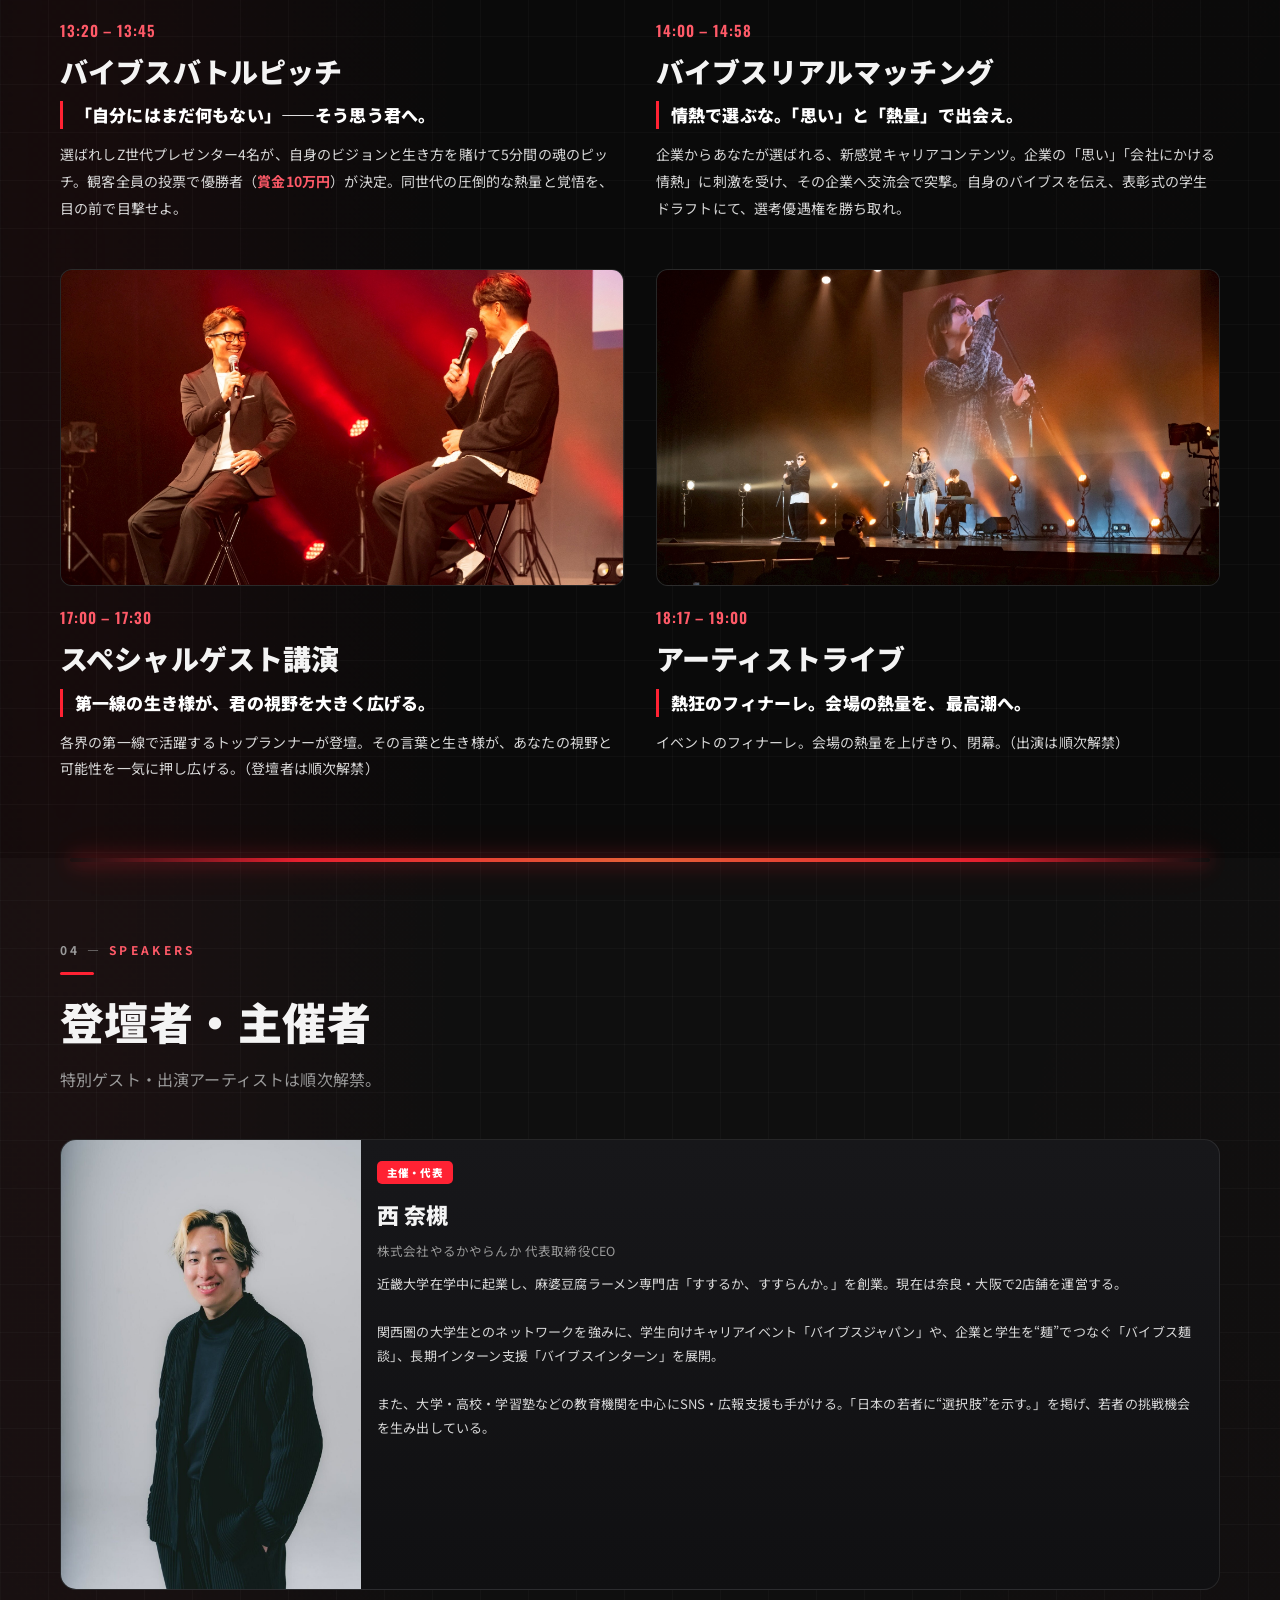
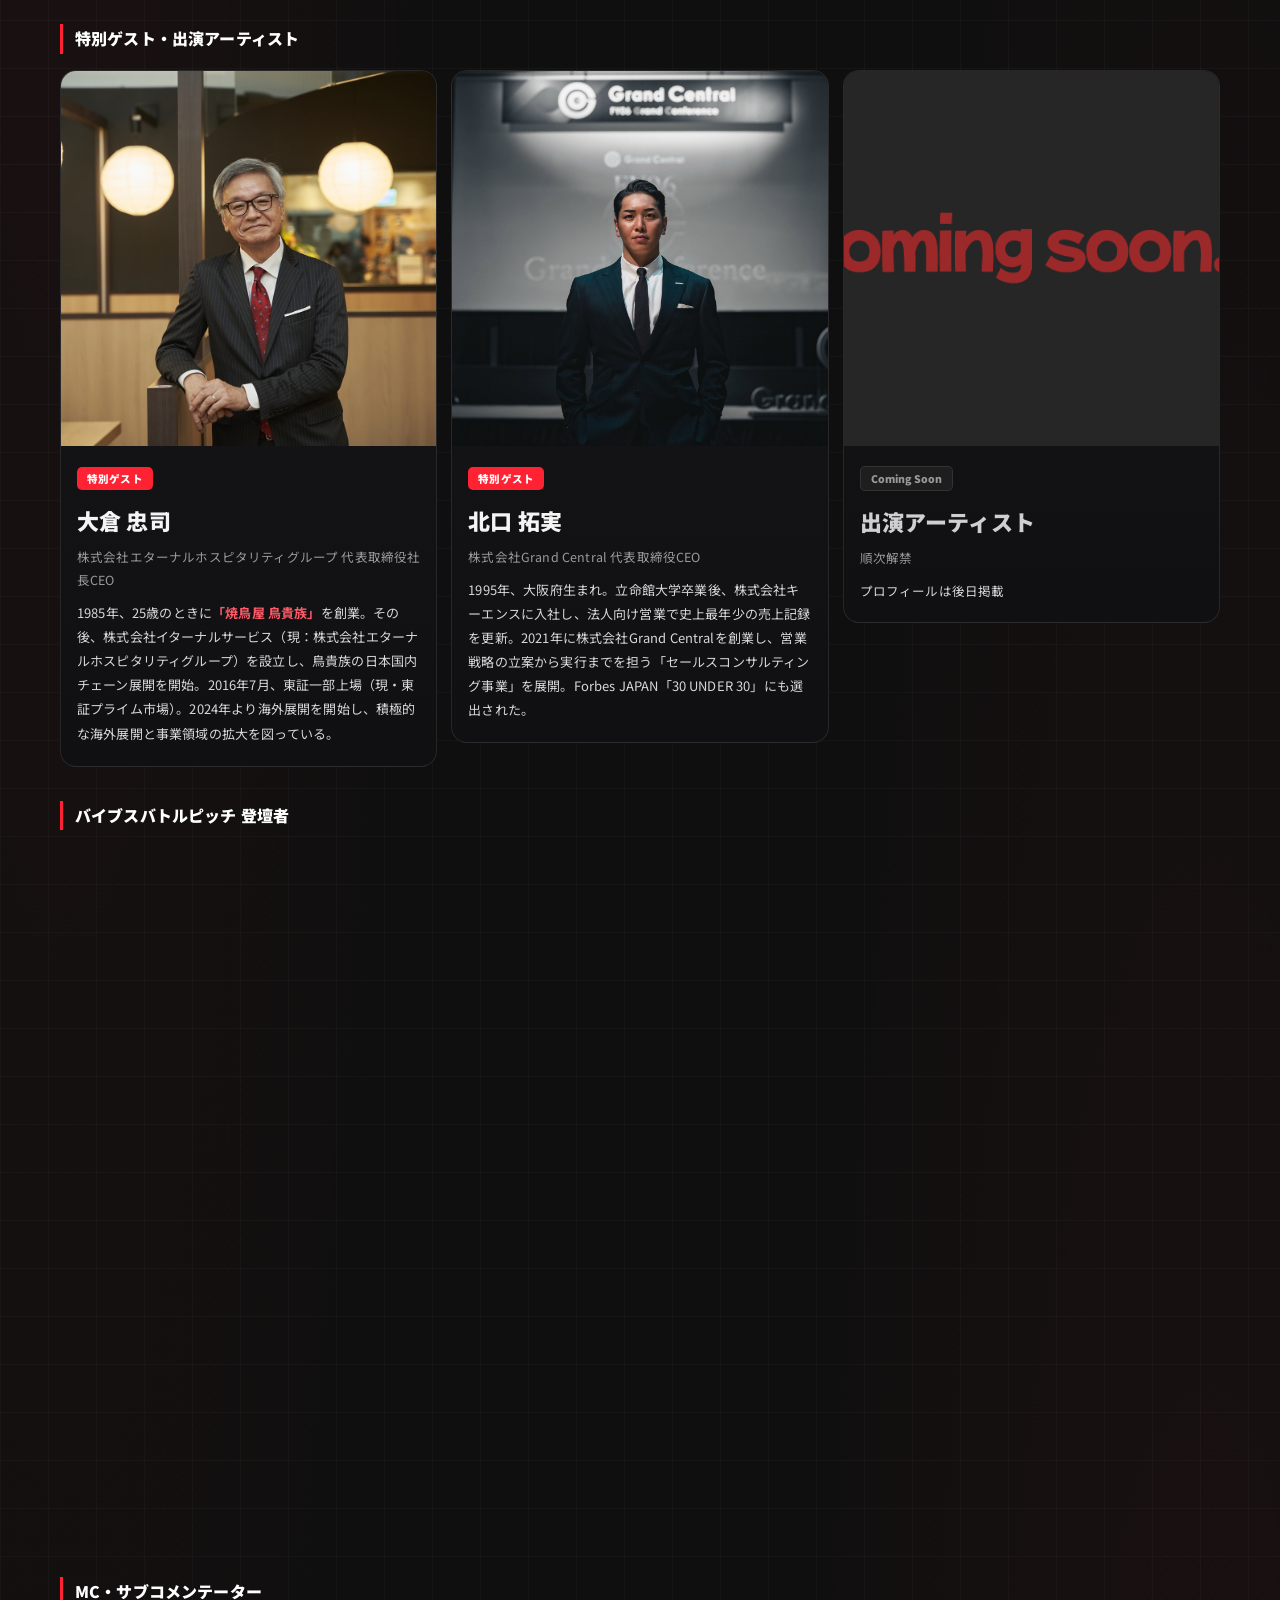
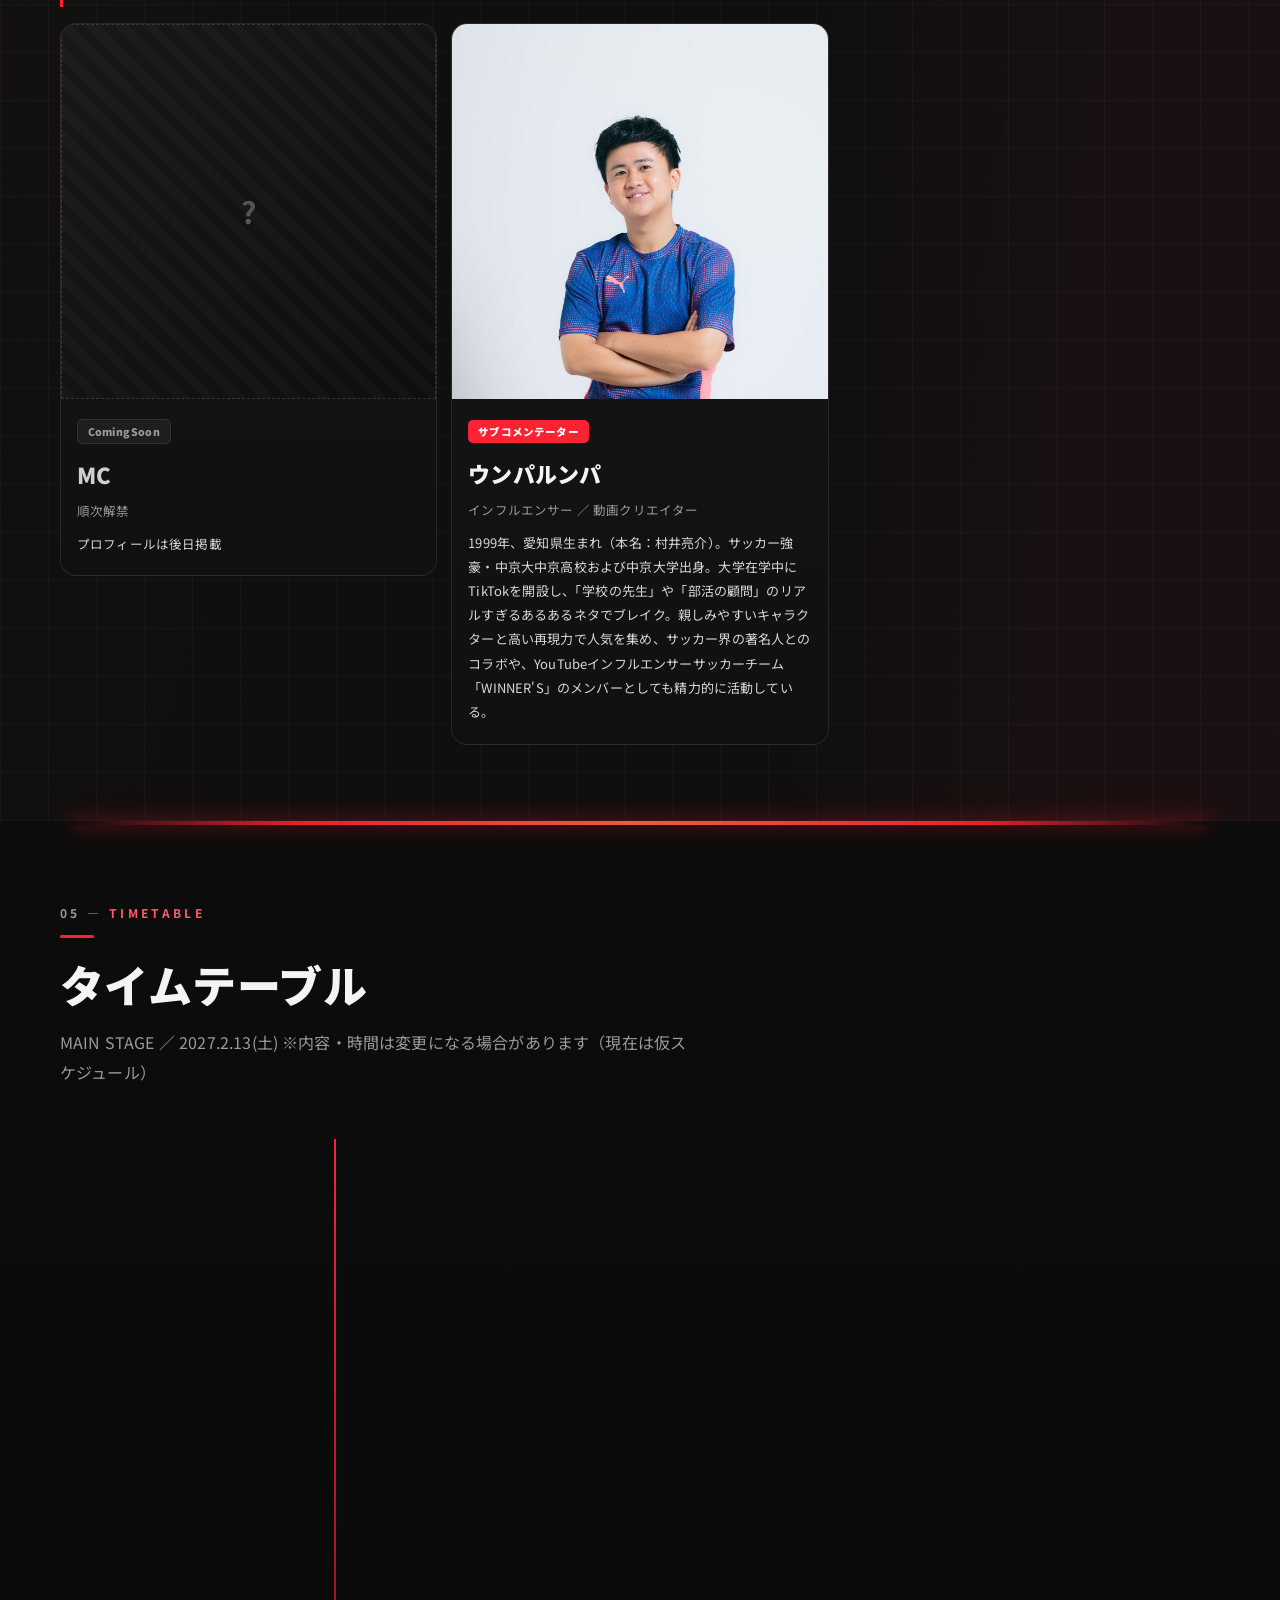
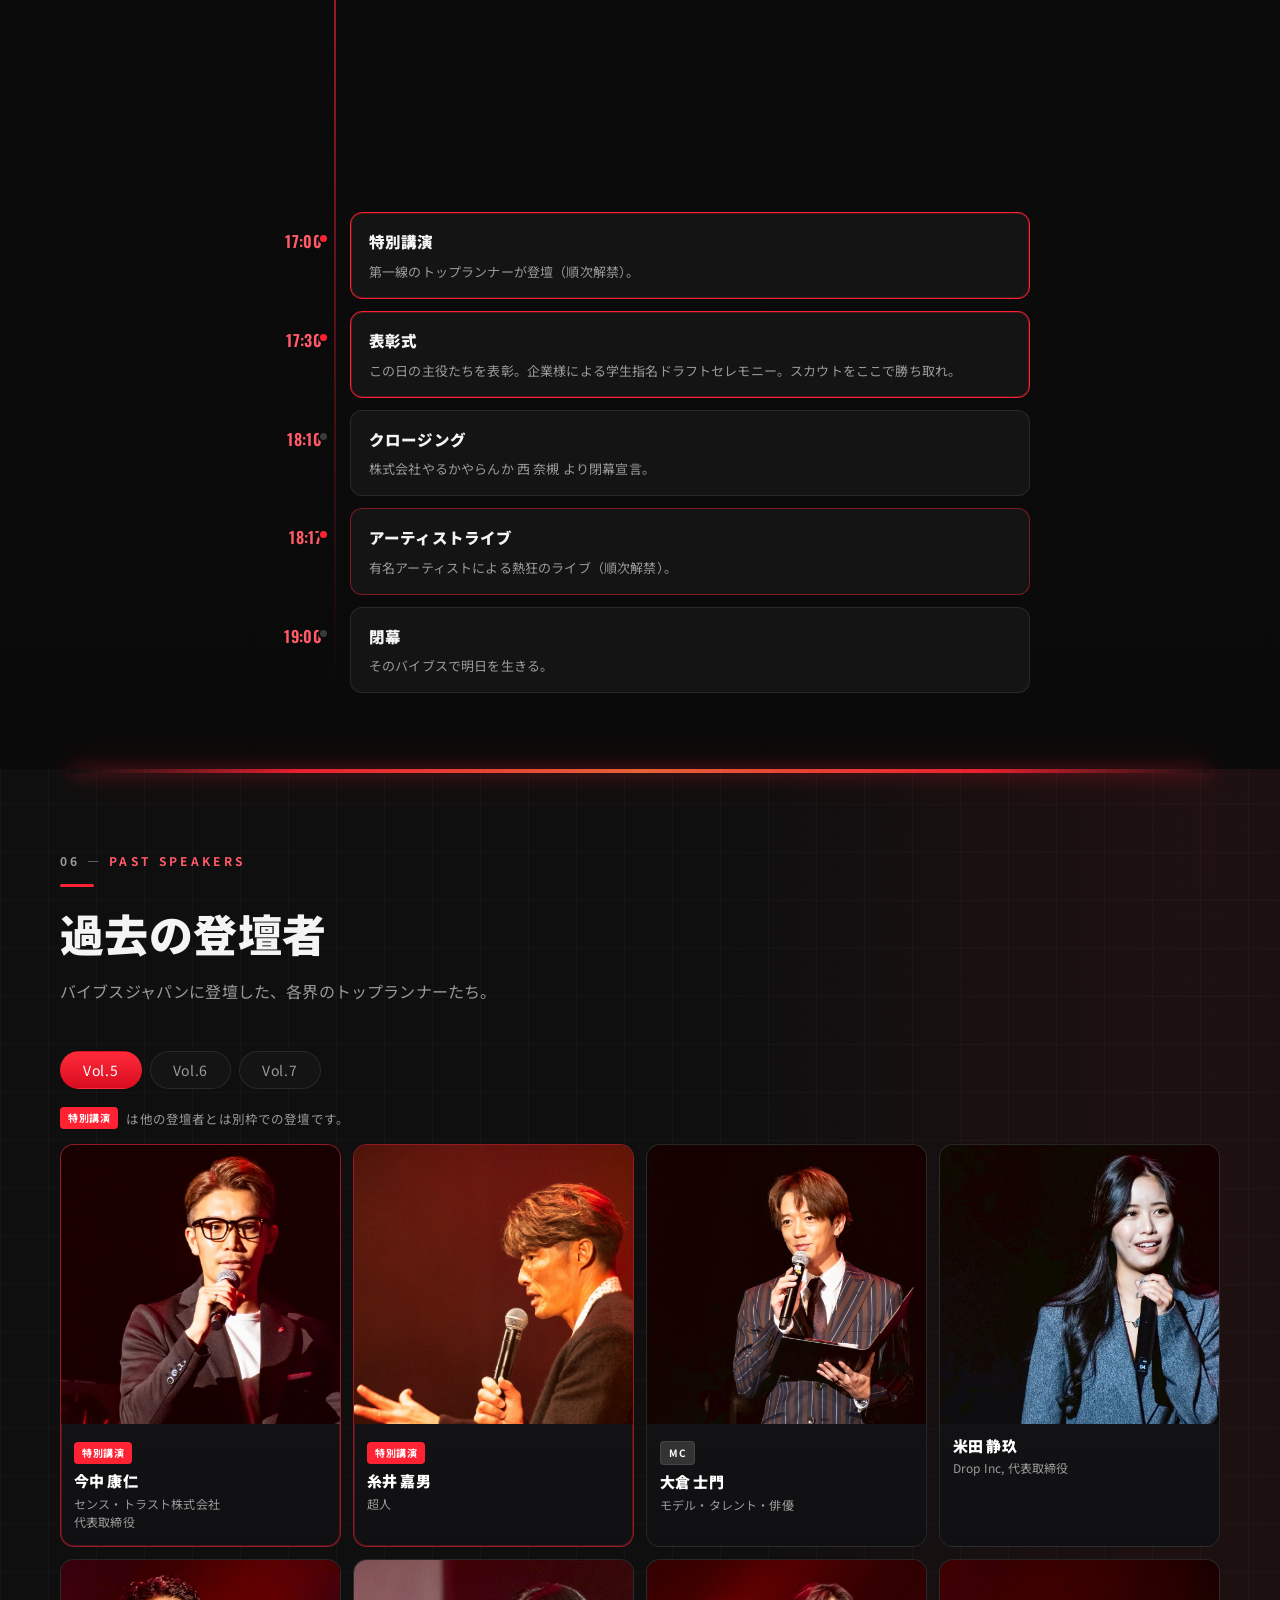
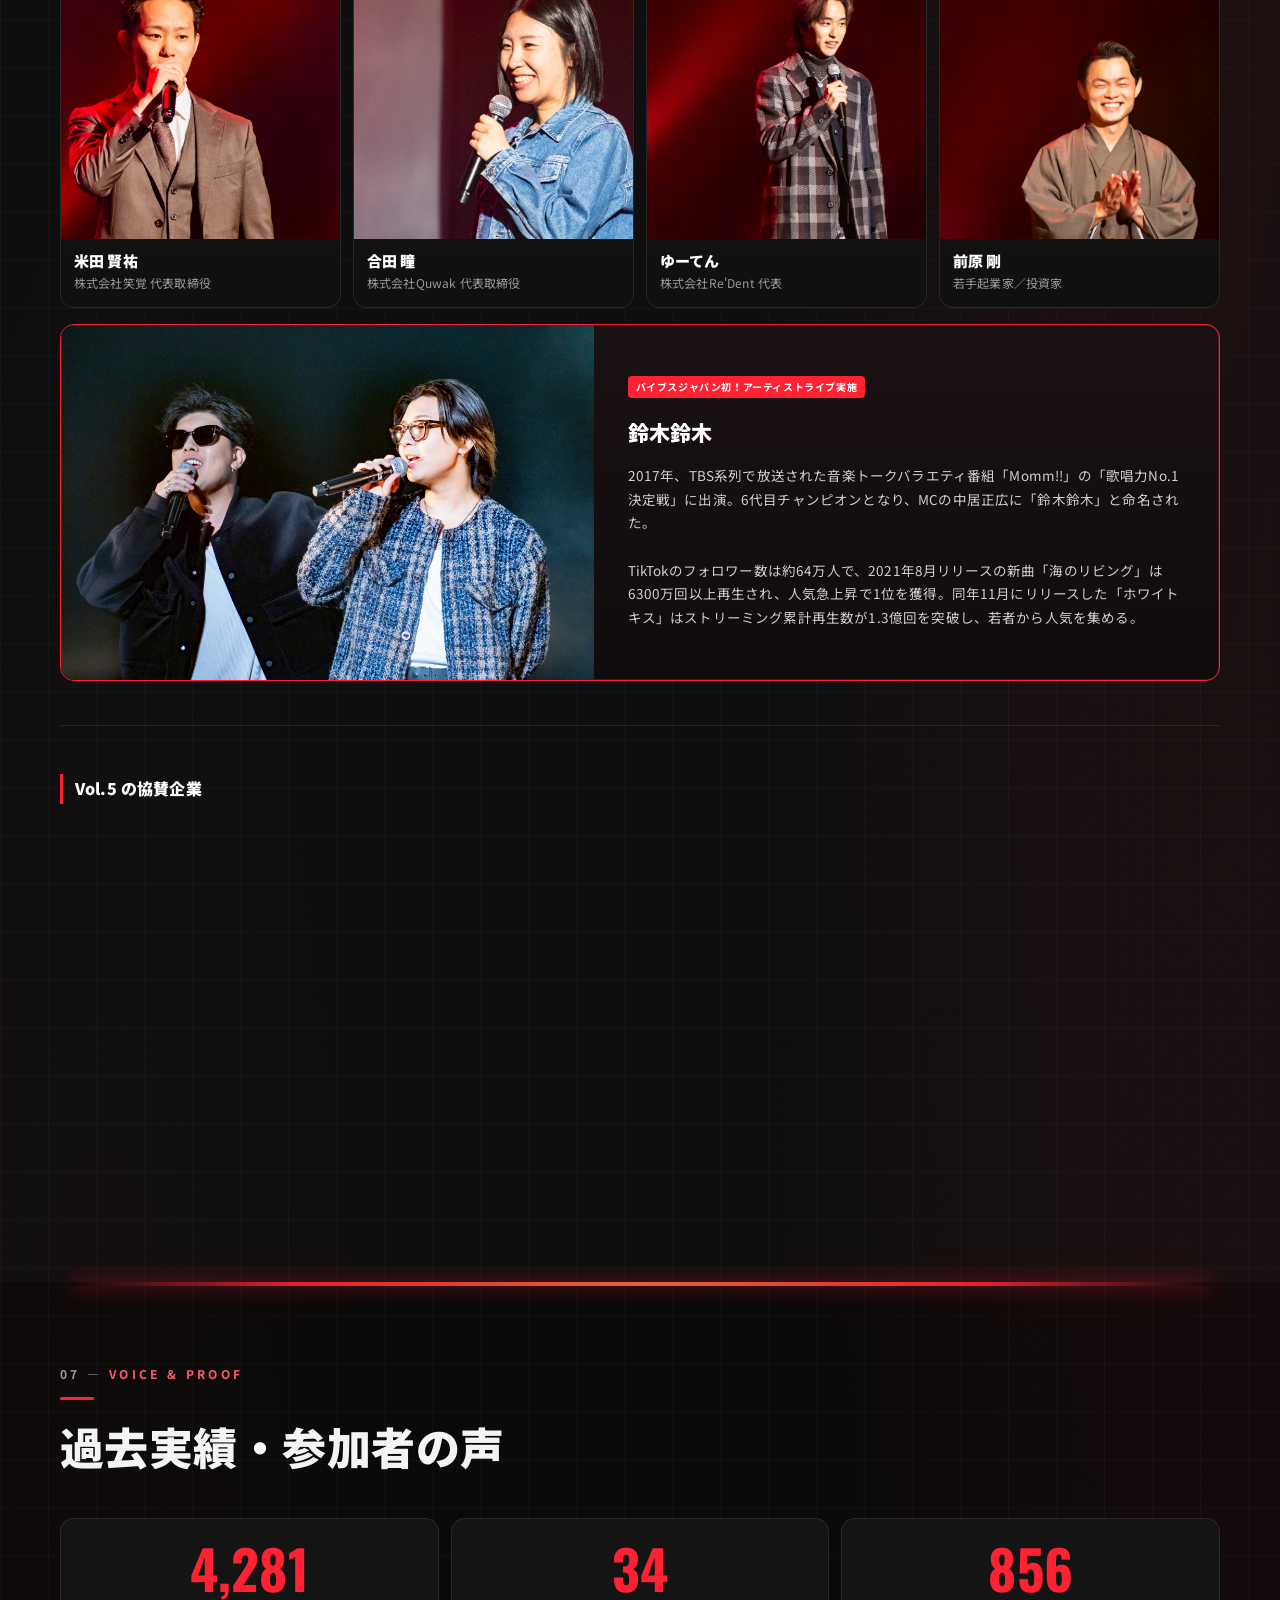
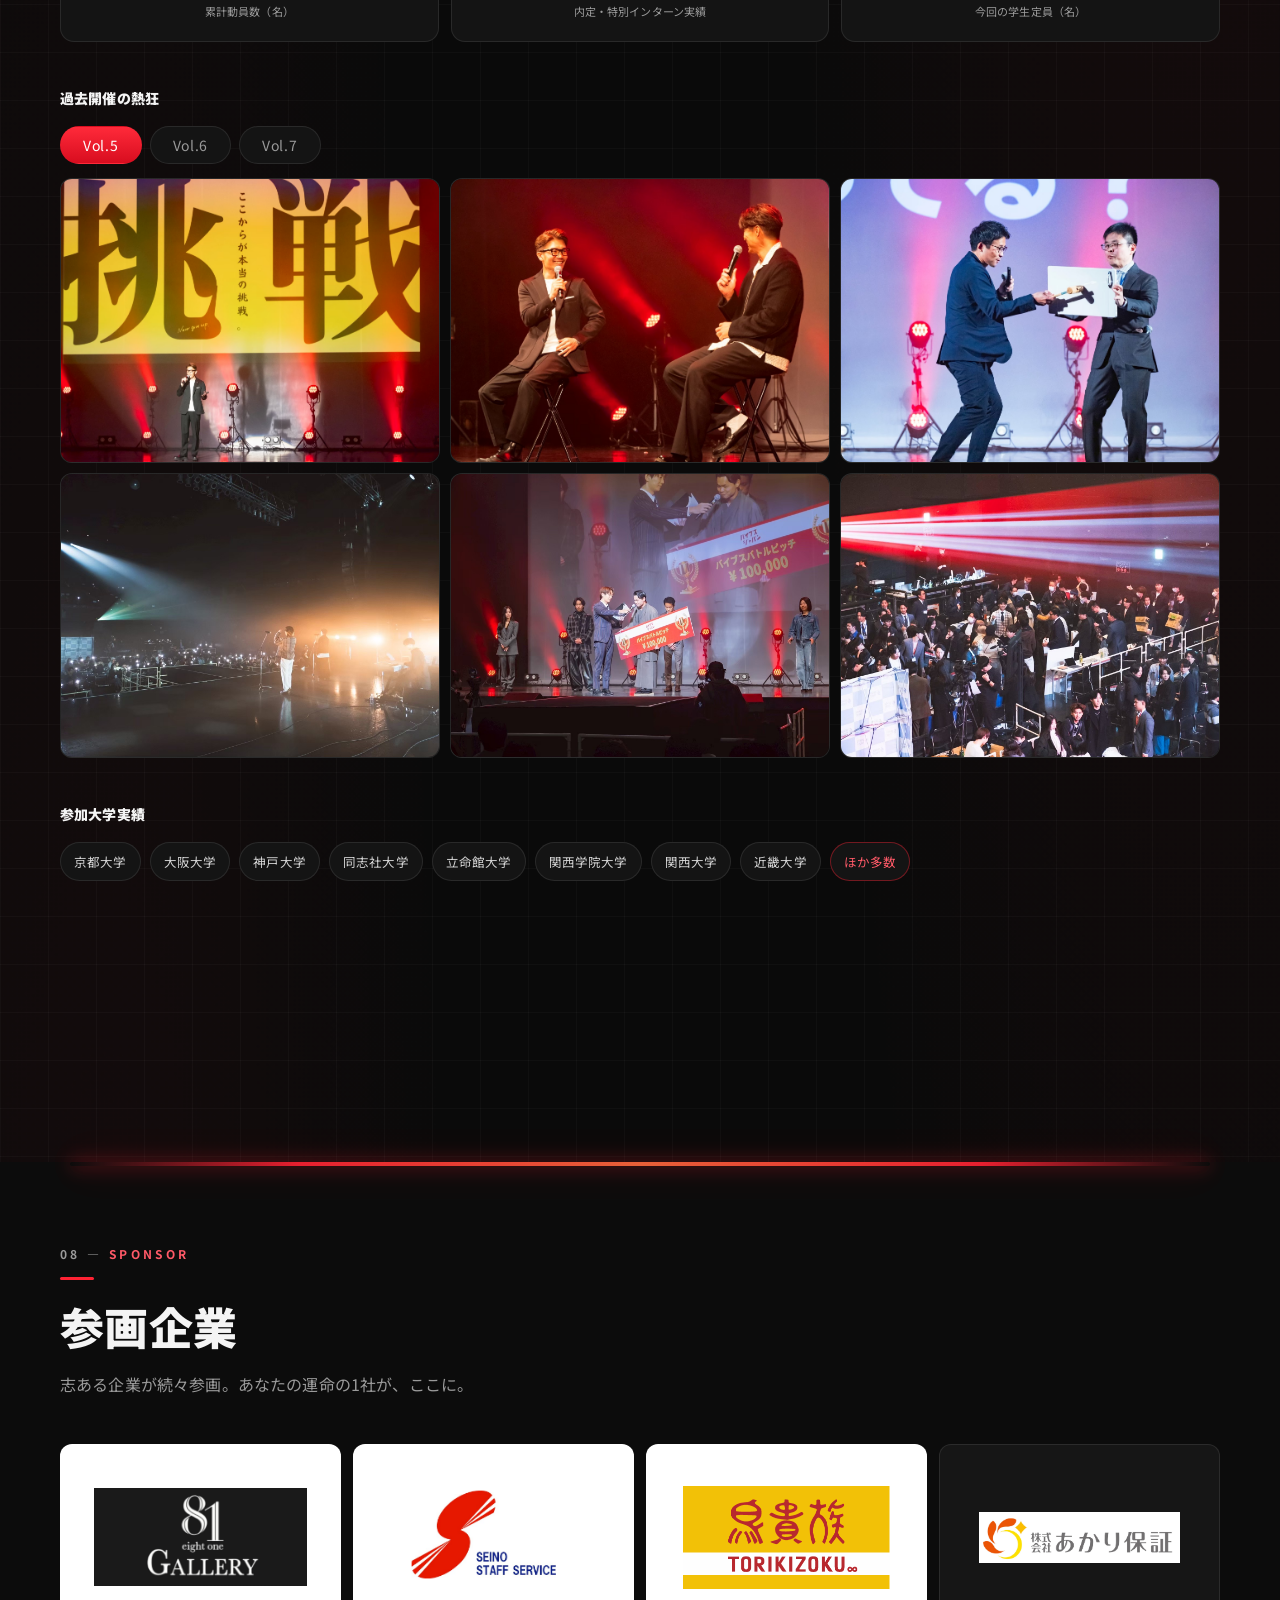
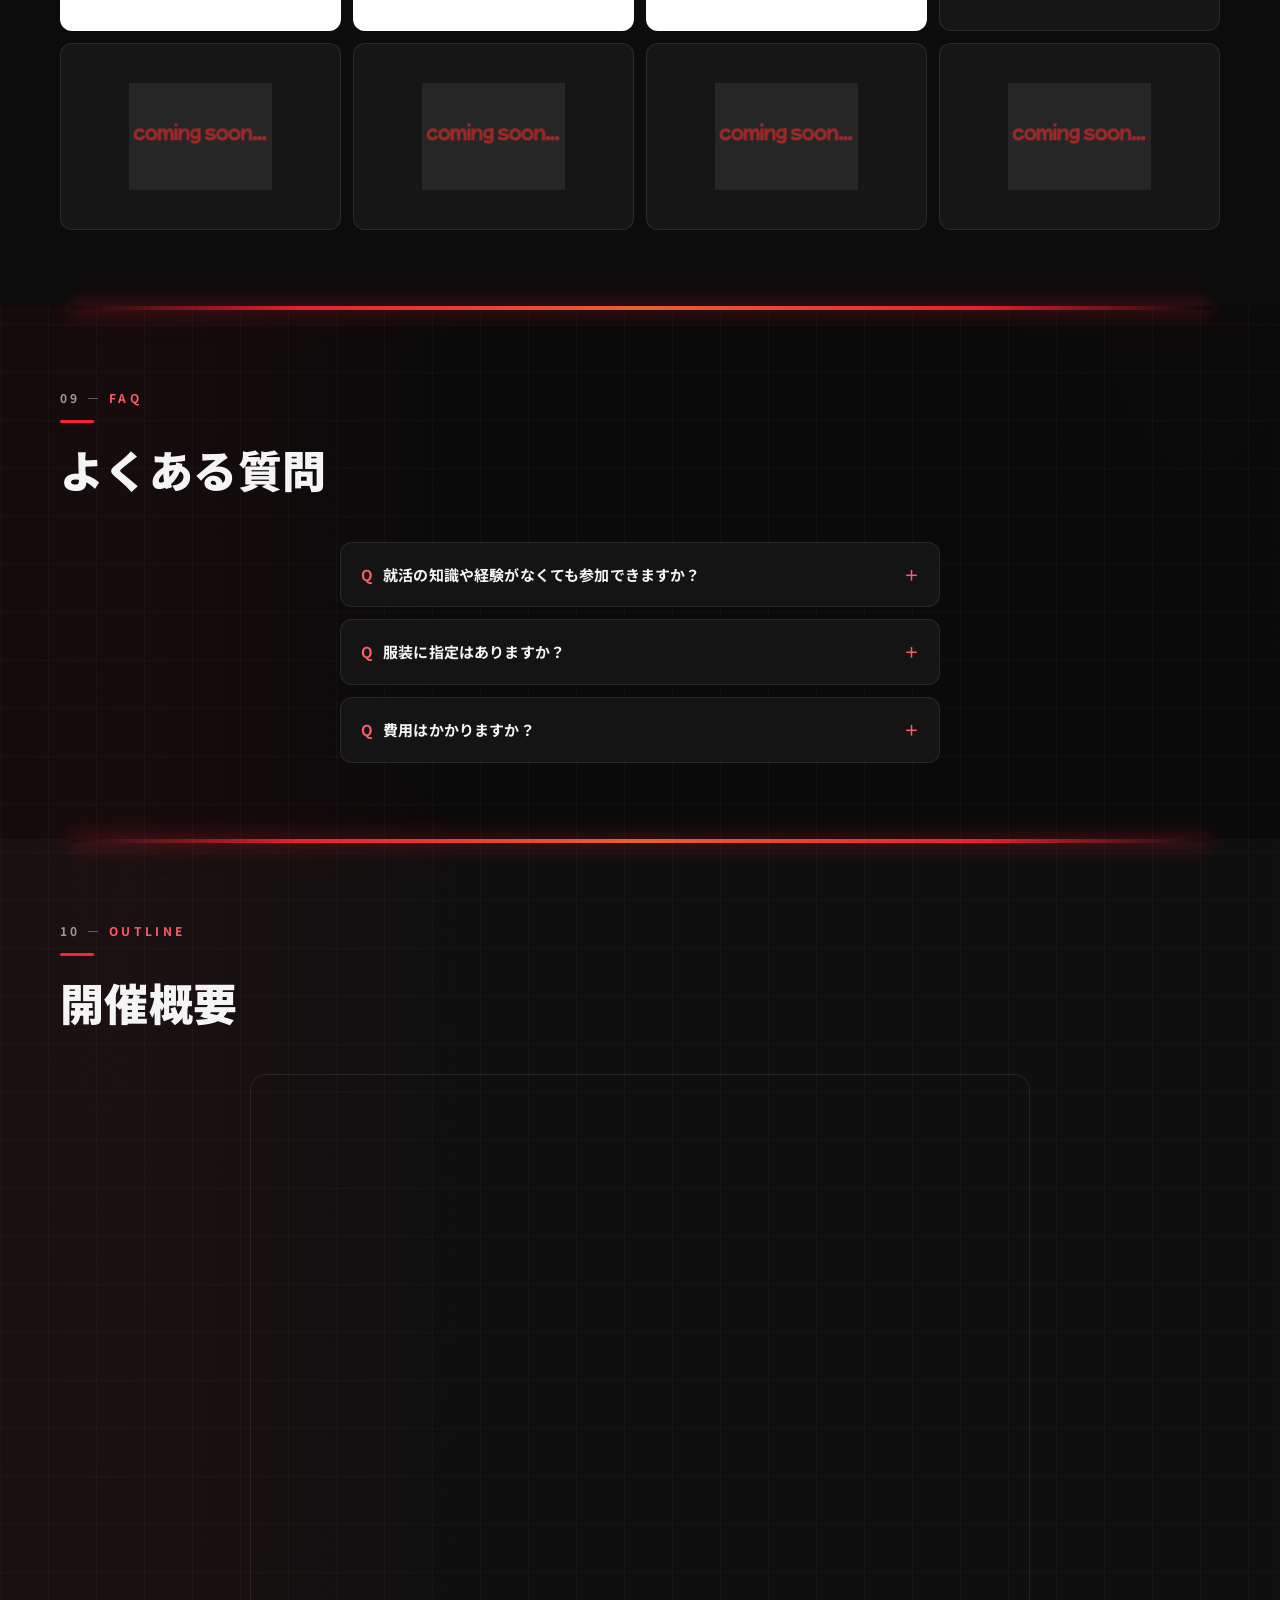
==== commit 8fd2ae6e: "定員を1,000名表記に変更・残席メーターを申込数連動に・申込GASを新URLへ移行 - 定員表記を1,000名に変更し、表記を js/script.js の SITE 設定で切り替え可能にした - " ====
--- a/index.html
+++ b/index.html
@@ -5,11 +5,11 @@
 <meta name="viewport" content="width=device-width, initial-scale=1.0">
 <meta name="format-detection" content="telephone=no">
 <title>バイブスジャパン vol.8 ｜ 日本の若者よ、立ち上がれ。</title>
-<meta name="description" content="2027.2.13(土) なんばHatch。関西最大級・600名の学生 × 志ある企業 × 豪華ゲスト。就活・起業・インターン・仲間探し、すべての選択肢が動き出す1日。学生完全無料・完全事前予約制。">
+<meta name="description" content="2027.2.13(土) なんばHatch。関西最大級・1,000名の学生 × 志ある企業 × 豪華ゲスト。就活・起業・インターン・仲間探し、すべての選択肢が動き出す1日。学生完全無料・完全事前予約制。">
 
 <meta property="og:type" content="website">
 <meta property="og:title" content="バイブスジャパン vol.8 ｜ 日本の若者よ、立ち上がれ。">
-<meta property="og:description" content="2027.2.13(土) なんばHatch。関西最大級・600名の学生が集う祭典。学生完全無料。">
+<meta property="og:description" content="2027.2.13(土) なんばHatch。関西最大級・1,000名の学生が集う祭典。学生完全無料。">
 <meta property="og:site_name" content="VIBES JAPAN vol.8">
 <meta property="og:image" content="assets/ogp.jpg">
 <meta name="theme-color" content="#0A0A0A">
@@ -39,7 +39,7 @@
   <div class="hdr__ticker">
     <div class="hdr__ticker-inner">
       <span class="hdr__dot"></span>
-      <span class="hdr__ticker-text">【残席わずか】定員600名／完売にて募集終了</span>
+      <span class="hdr__ticker-text" data-site="tickerText">定員1,000名限定／学生完全無料・完全事前予約制</span>
     </div>
   </div>
   <div class="hdr__bar">
@@ -96,7 +96,7 @@
     </div>
     <div class="hero__pills">
       <span class="hero__pill"><b>学生</b>無料</span>
-      <span class="hero__pill"><b>定員</b>600名限定</span>
+      <span class="hero__pill"><b>定員</b><span data-site="capacityText">1,000名限定</span></span>
     </div>
     <a href="#entry" class="btn btn--primary hero__btn">無料参加枠を確保する</a>
     <p class="hero__scroll">SCROLL</p>
@@ -160,13 +160,13 @@
 <!-- ============ QUICK ENTRY（FV直下フォーム） ============ -->
 <section class="section quick" id="quick">
   <div class="wrap wrap--narrow">
-    <div class="seat-meter" data-total="600" data-taken="552">
+    <div class="seat-meter" style="display:none">
       <div class="seat-meter__head">
-        <span class="seat-meter__label">リアルタイム残席</span>
-        <span class="seat-meter__count"><b id="seatRemainQuick">48</b> / 600席</span>
+        <span class="seat-meter__label" data-seat-label>リアルタイム残席</span>
+        <span class="seat-meter__count"><b id="seatRemainQuick">-</b> / <span data-site="capacity">1000</span>席</span>
       </div>
       <div class="seat-meter__bar"><span class="seat-meter__fill" style="--pct:92%"></span></div>
-      <p class="seat-meter__note">席数限定・完売になり次第、事前告知なく募集を即時終了します。</p>
+      <p class="seat-meter__note">席数限定・定員に達した場合は、予告なく受付を終了することがあります。</p>
     </div>
     <h2 class="quick__title"><span class="quick__badge">簡単30秒</span>今すぐ無料参加枠を確保する</h2>
     <form class="entry-form entry-form--quick" data-form="quick" novalidate>
@@ -459,7 +459,7 @@
     <div class="stats">
       <div class="stat"><b class="stat__num" data-count="5000" data-suffix="＋">0</b><span>累計動員数（名）</span></div>
       <div class="stat"><b class="stat__num" data-count="40" data-suffix="＋">0</b><span>内定・特別インターン実績</span></div>
-      <div class="stat"><b class="stat__num" data-count="600">0</b><span>今回の学生定員（名）</span></div>
+      <div class="stat"><b class="stat__num" data-count="1000" data-site-count="capacity">0</b><span>今回の学生定員（名）</span></div>
     </div>
 
     <div class="gallery">
@@ -567,7 +567,7 @@
       <div><dt>開催日程</dt><dd>2027年2月13日（土）</dd></div>
       <div><dt>開催場所</dt><dd>なんばHatch（〒556-0017 大阪市浪速区湊町1-3-1）</dd></div>
       <div><dt>開催形式</dt><dd>現地開催</dd></div>
-      <div><dt>定員</dt><dd>学生600名（完全事前予約制）</dd></div>
+      <div><dt>定員</dt><dd data-site="outlineCapacity">学生1,000名（完全事前予約制）</dd></div>
       <div><dt>参加費</dt><dd>学生無料</dd></div>
       <div><dt>参加対象</dt><dd>学生（大学・大学院・専門学校・高校）</dd></div>
       <div><dt>主催・運営</dt><dd>株式会社やるかやらんか（代表取締役 西 奈槻）</dd></div>
@@ -584,13 +584,13 @@
     <p class="sec-lead">本気で人生を変えたいお前へ。入力は簡単30秒。</p>
   </div>
   <div class="wrap wrap--narrow">
-    <div class="seat-meter" data-total="600" data-taken="552">
+    <div class="seat-meter" style="display:none">
       <div class="seat-meter__head">
-        <span class="seat-meter__label">リアルタイム残席</span>
-        <span class="seat-meter__count"><b id="seatRemainMain">48</b> / 600席</span>
+        <span class="seat-meter__label" data-seat-label>リアルタイム残席</span>
+        <span class="seat-meter__count"><b id="seatRemainMain">-</b> / <span data-site="capacity">1000</span>席</span>
       </div>
       <div class="seat-meter__bar"><span class="seat-meter__fill" style="--pct:92%"></span></div>
-      <p class="seat-meter__note">定員になり次第、自動的に受付を終了いたします。</p>
+      <p class="seat-meter__note">定員に達した場合は、受付を終了することがあります。</p>
     </div>
     <form class="entry-form" data-form="main" novalidate>
       <div class="entry-form__grid">
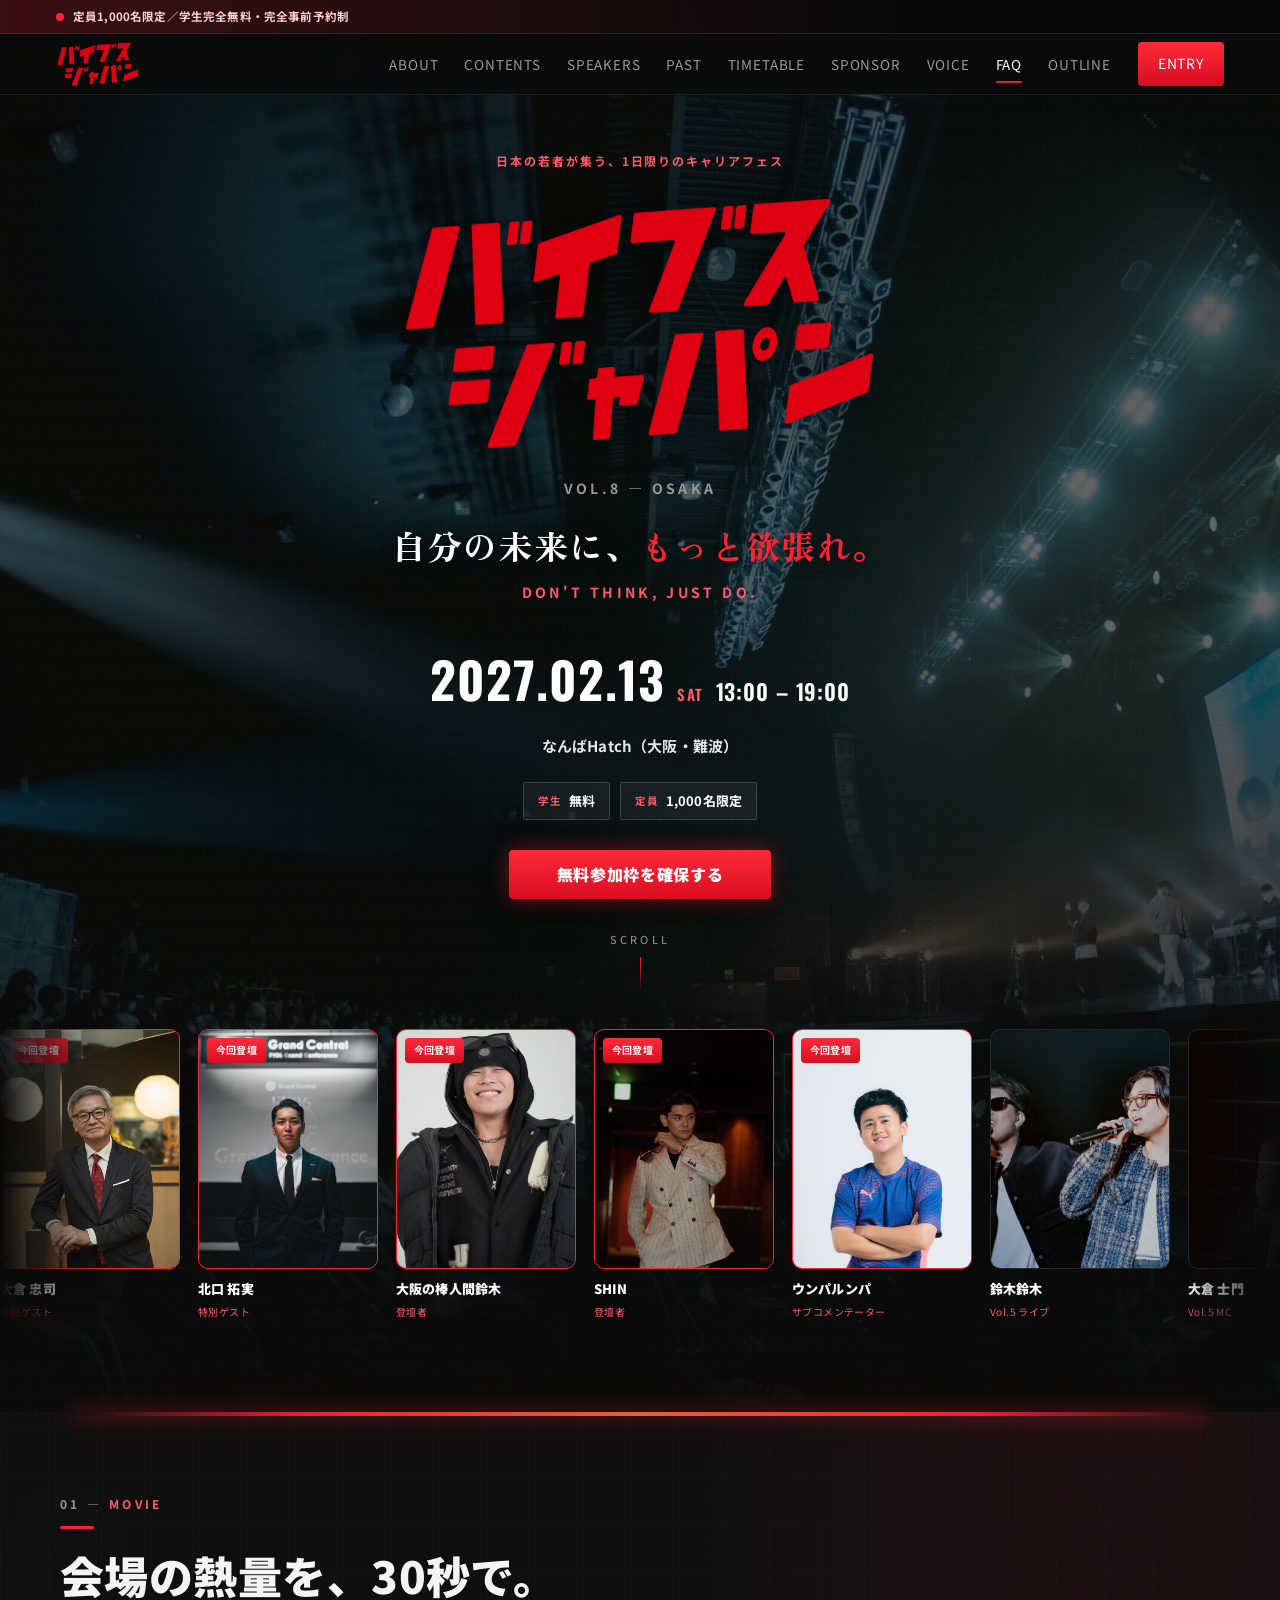
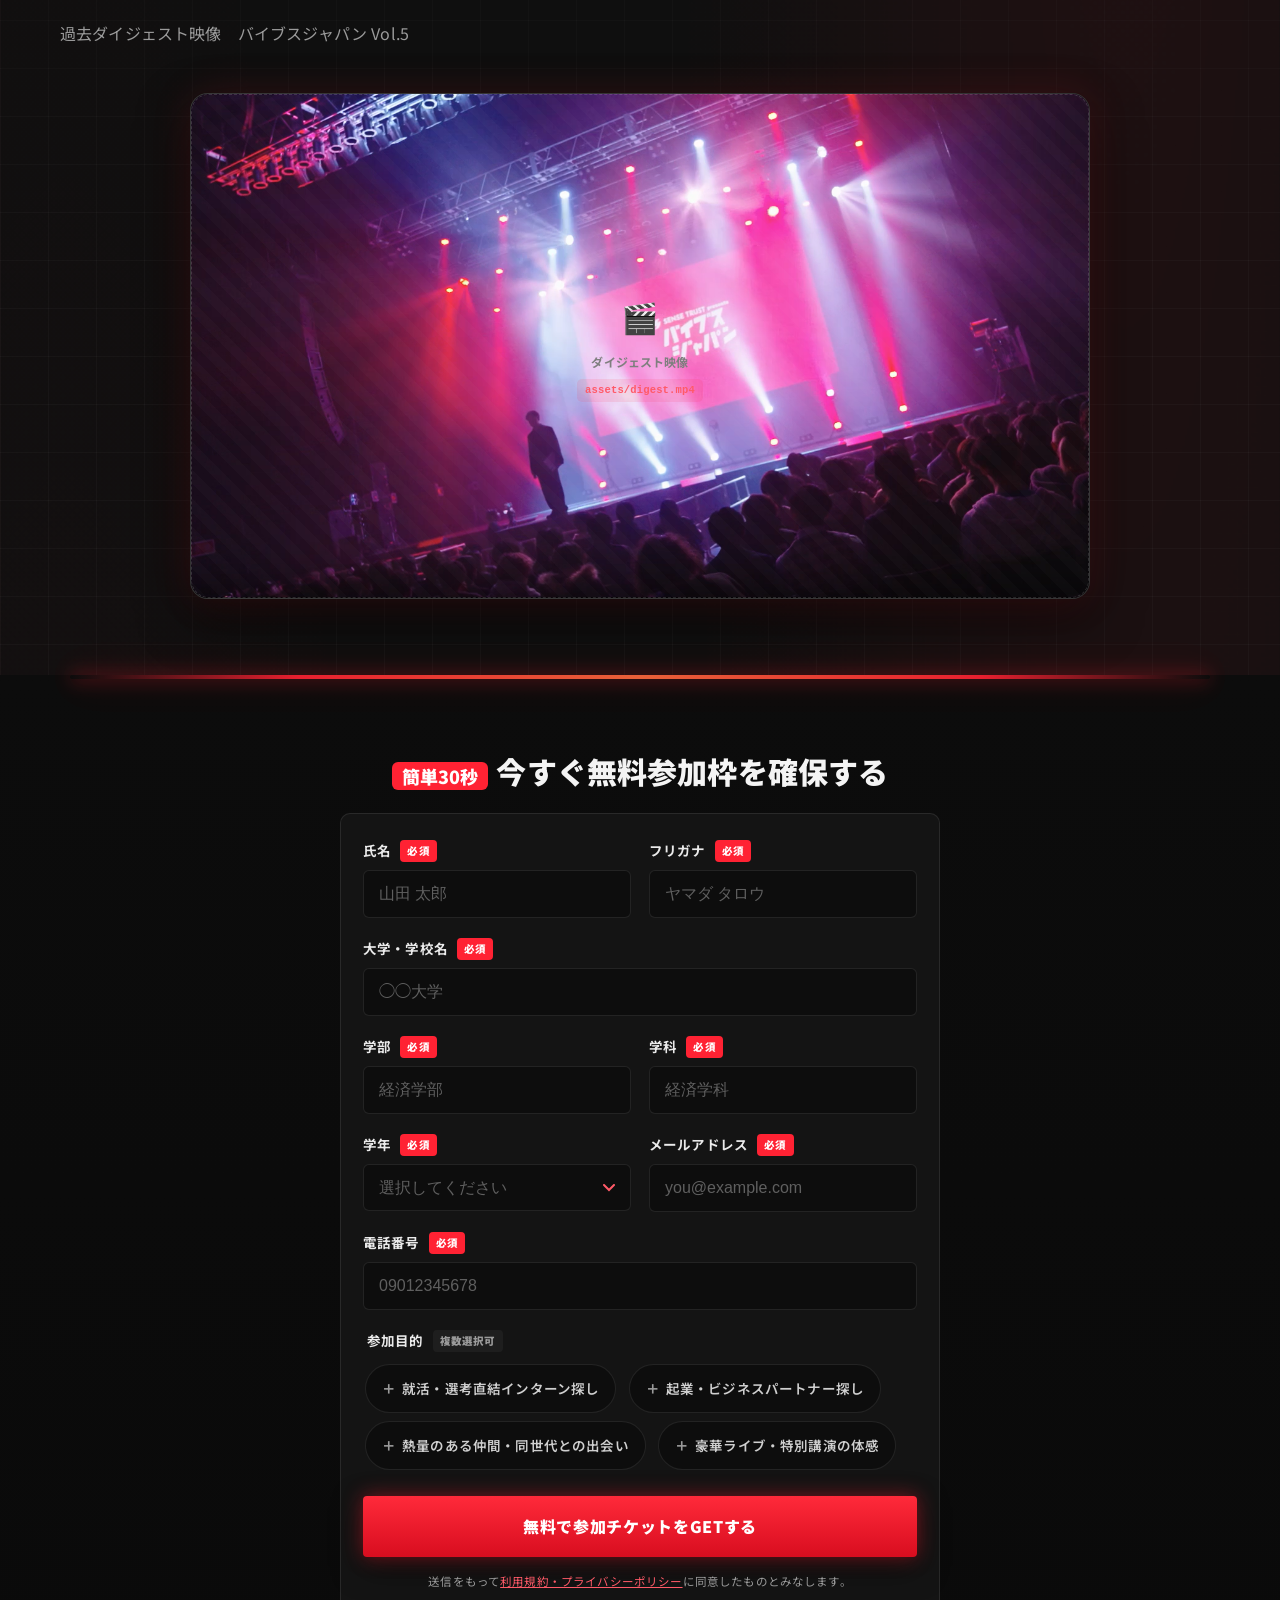
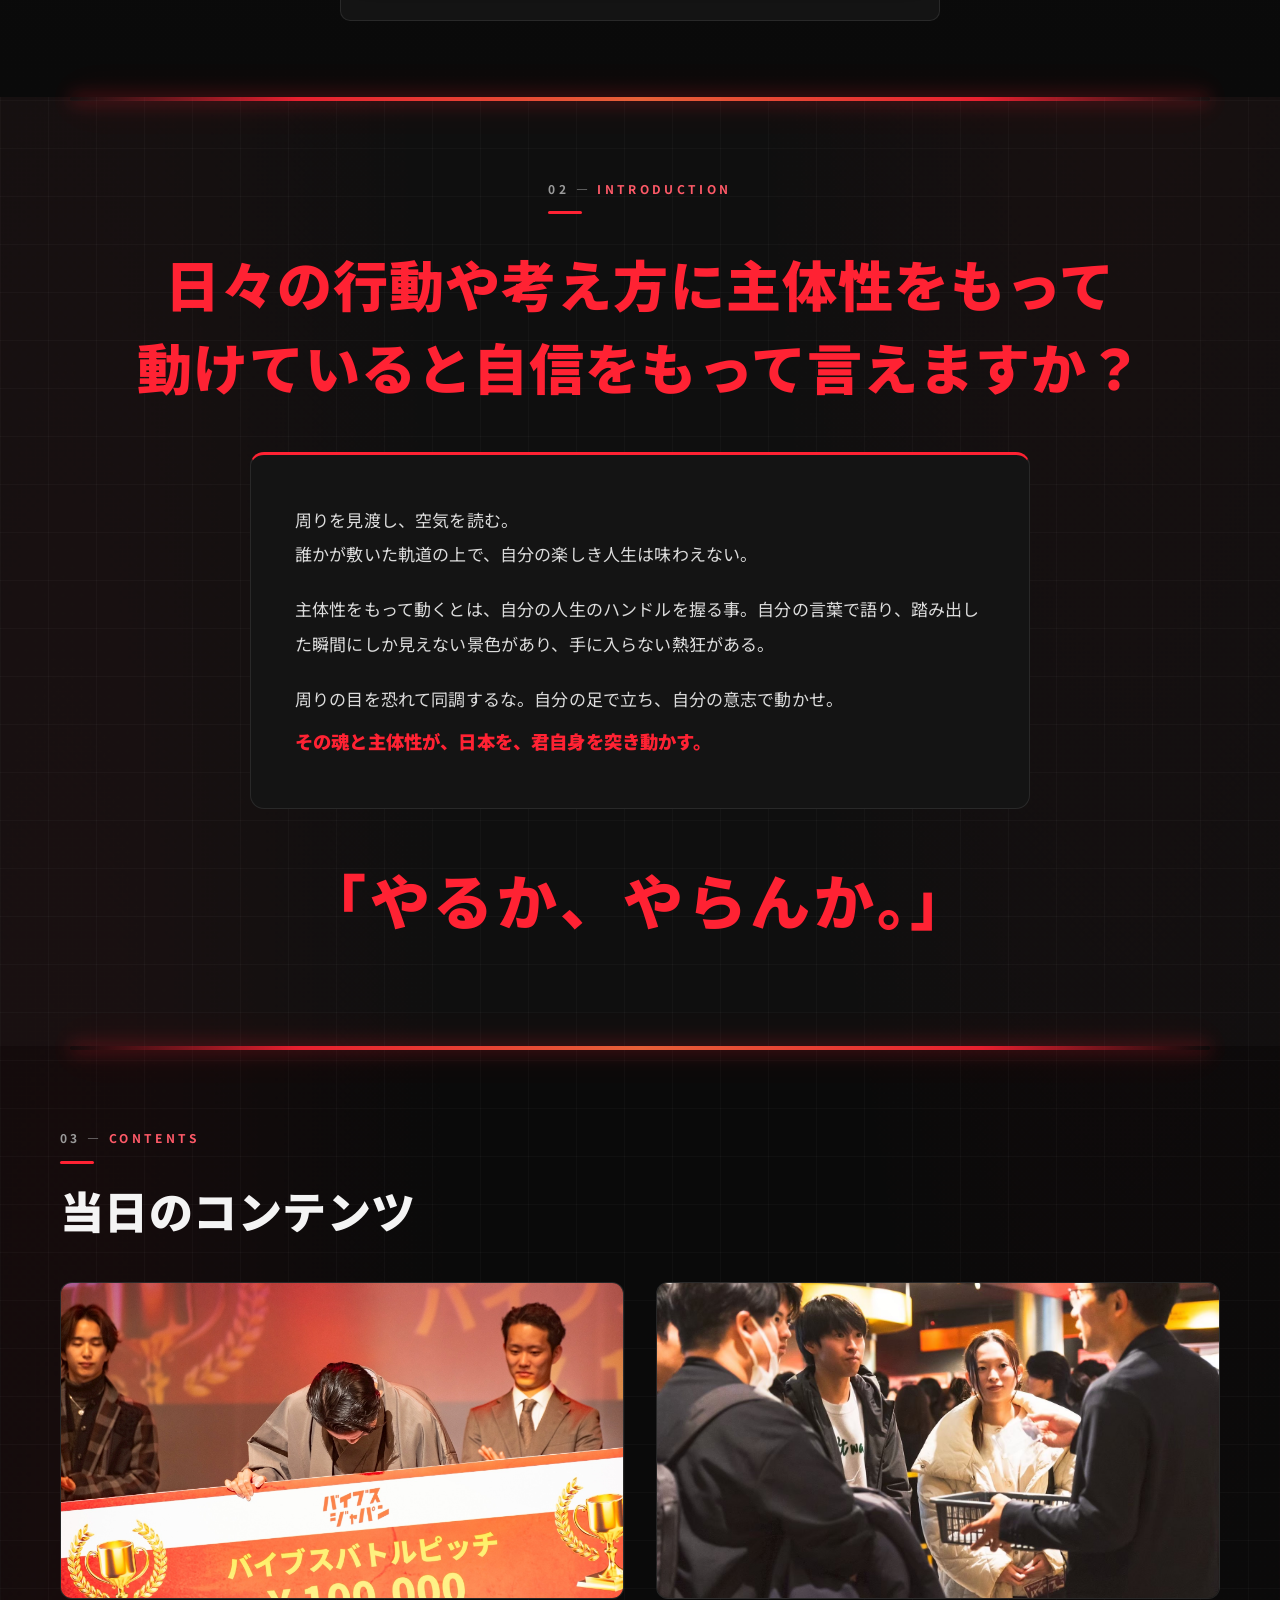
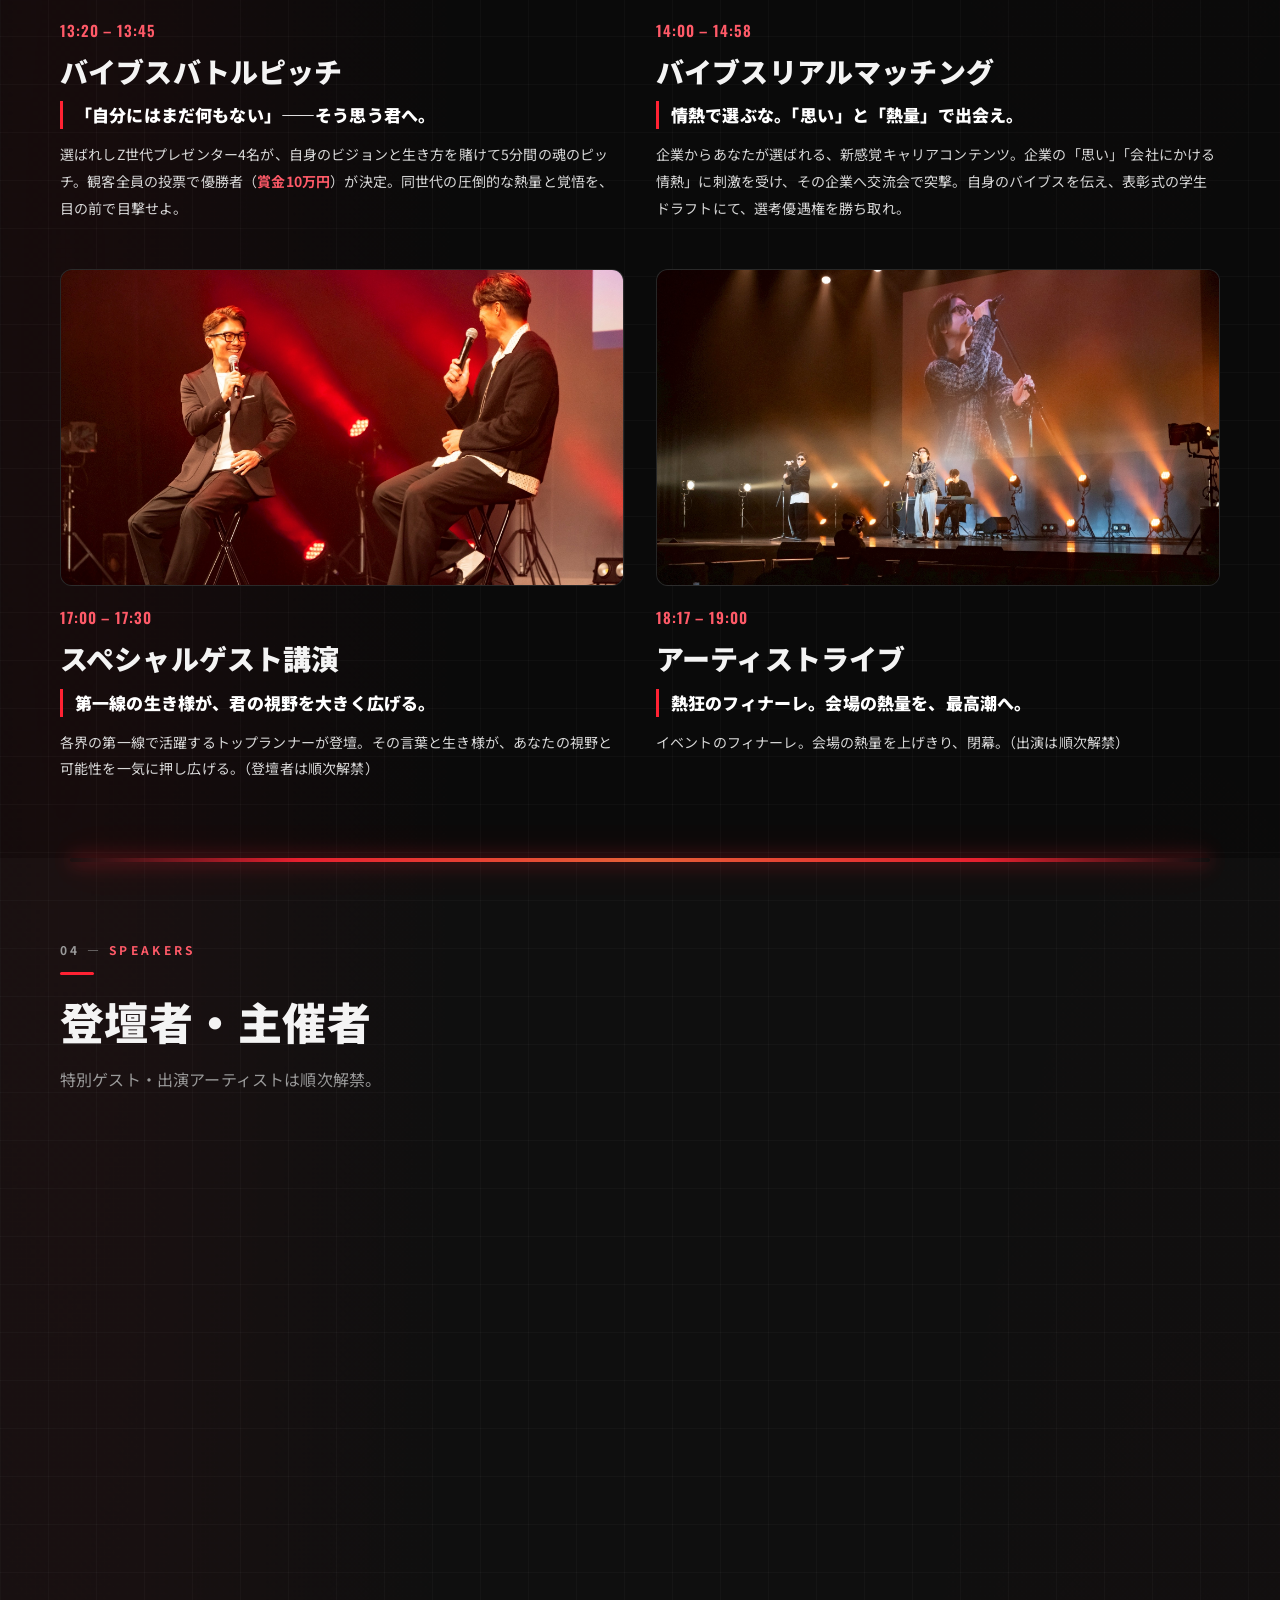
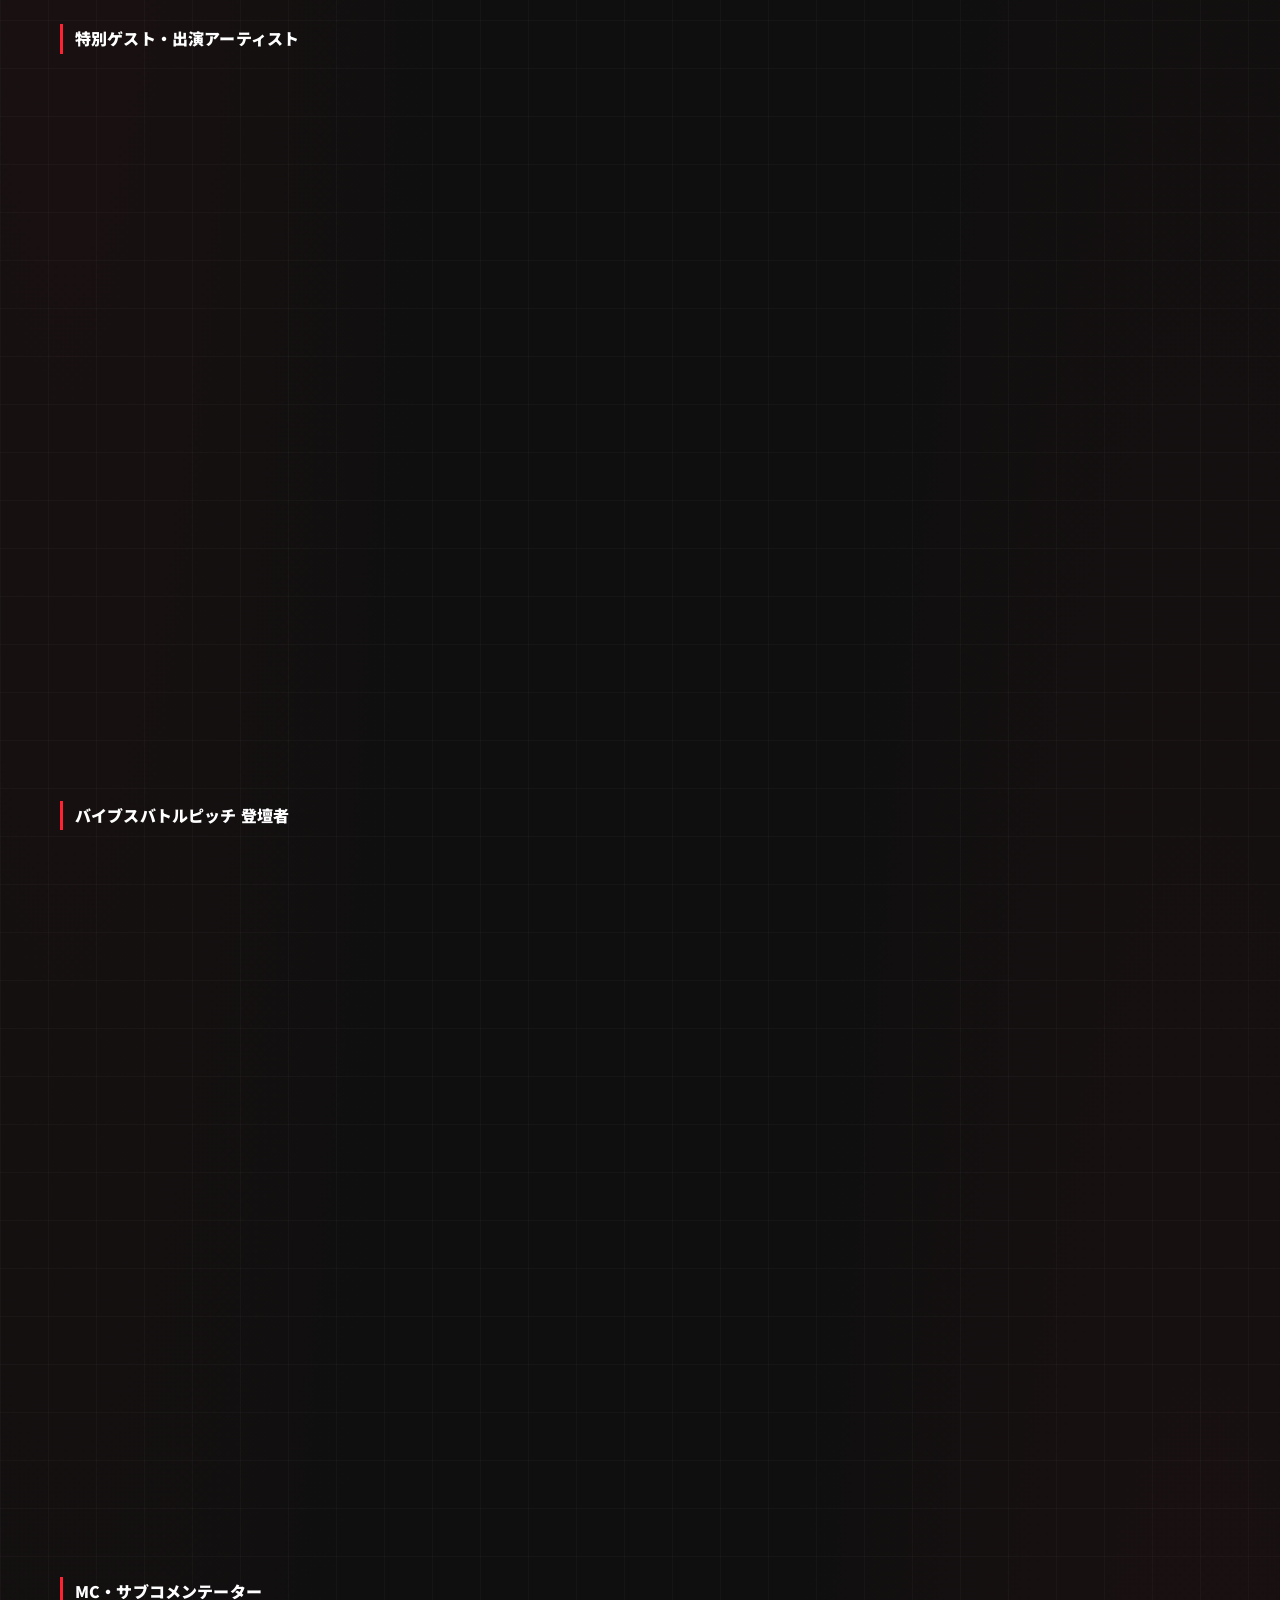
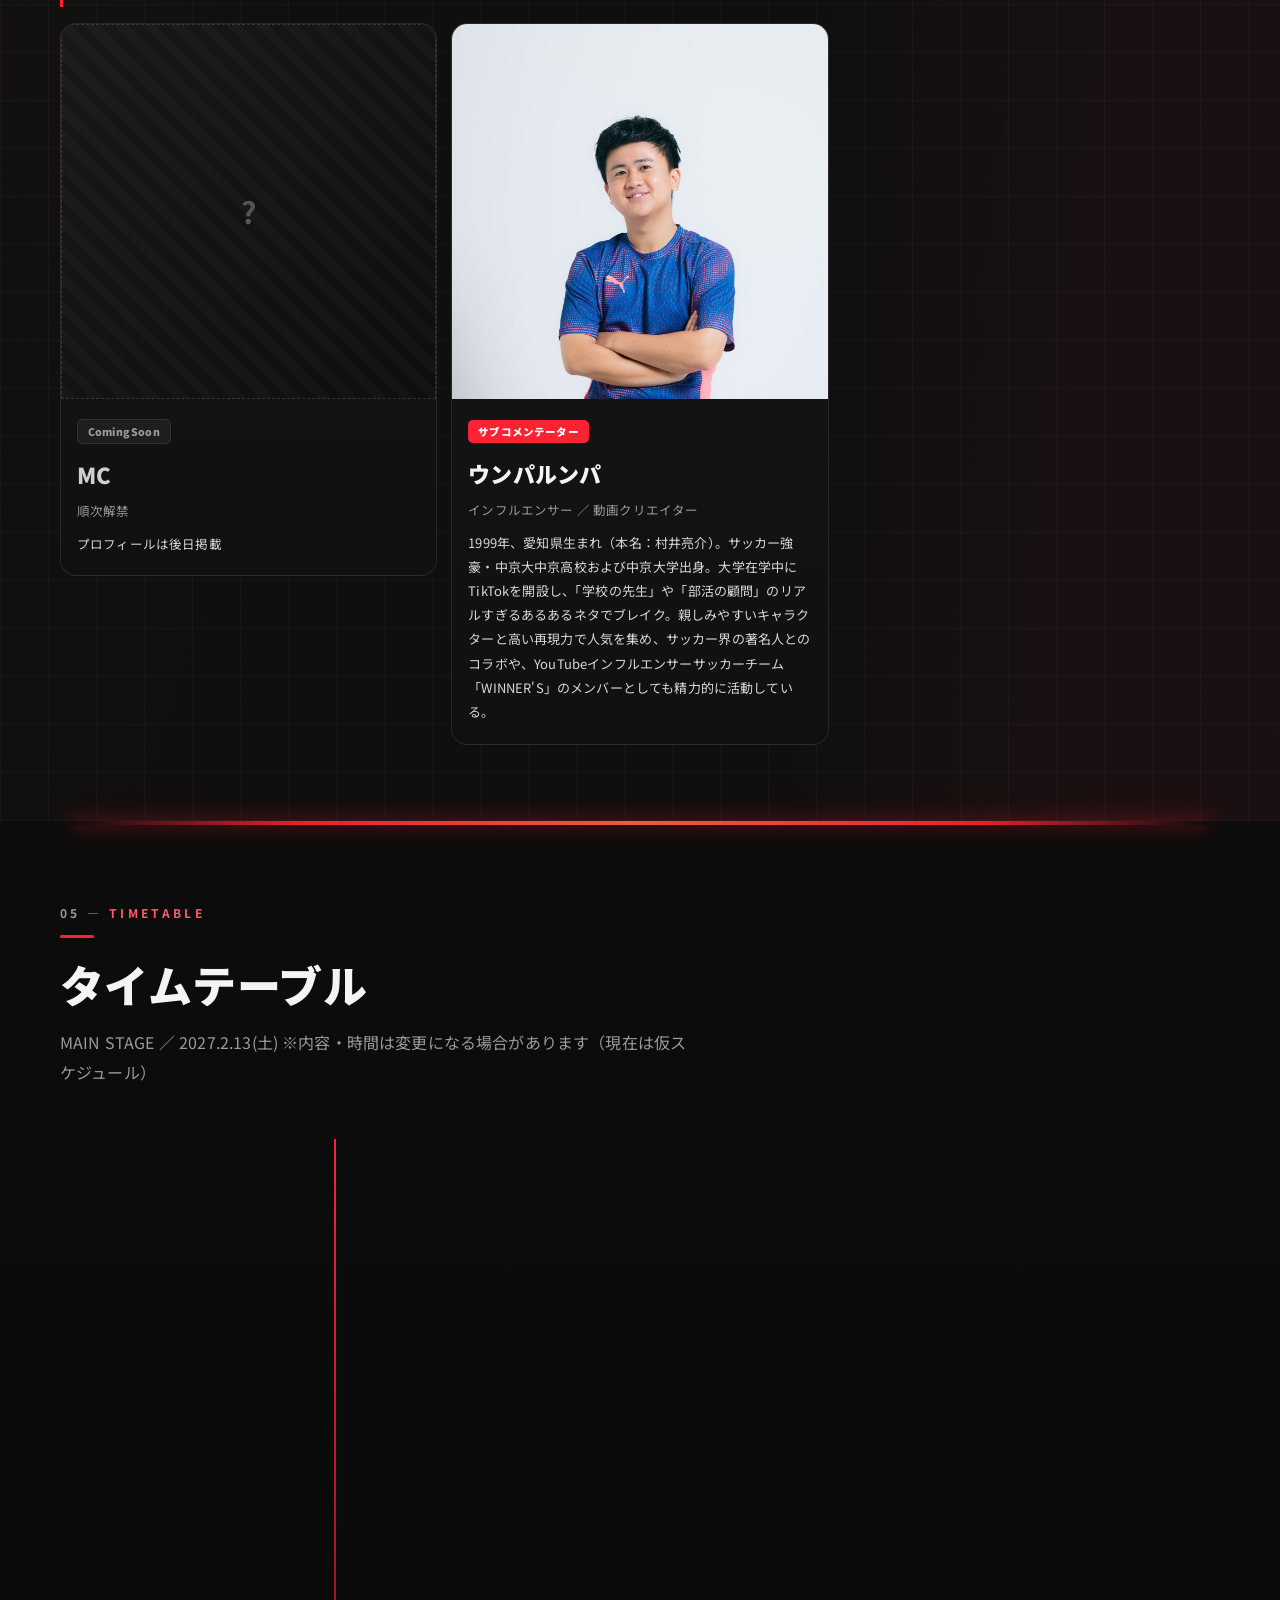
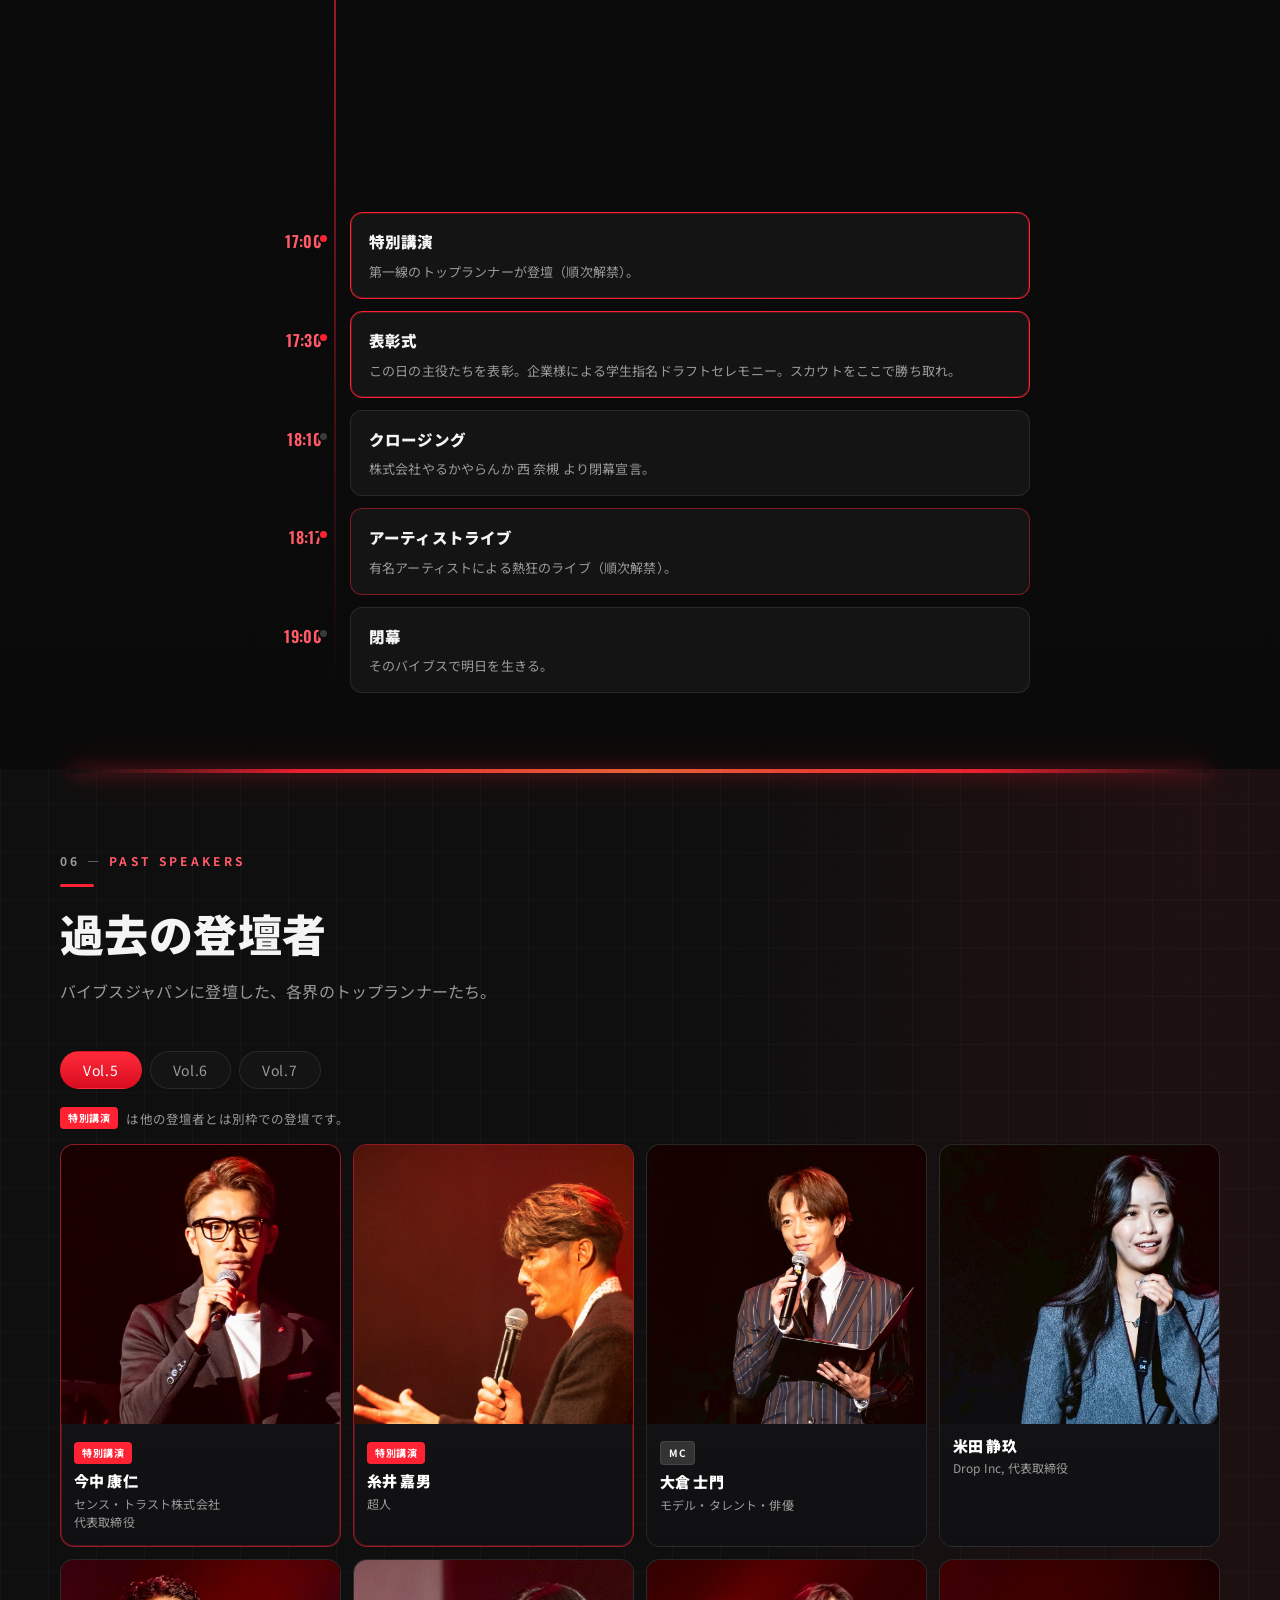
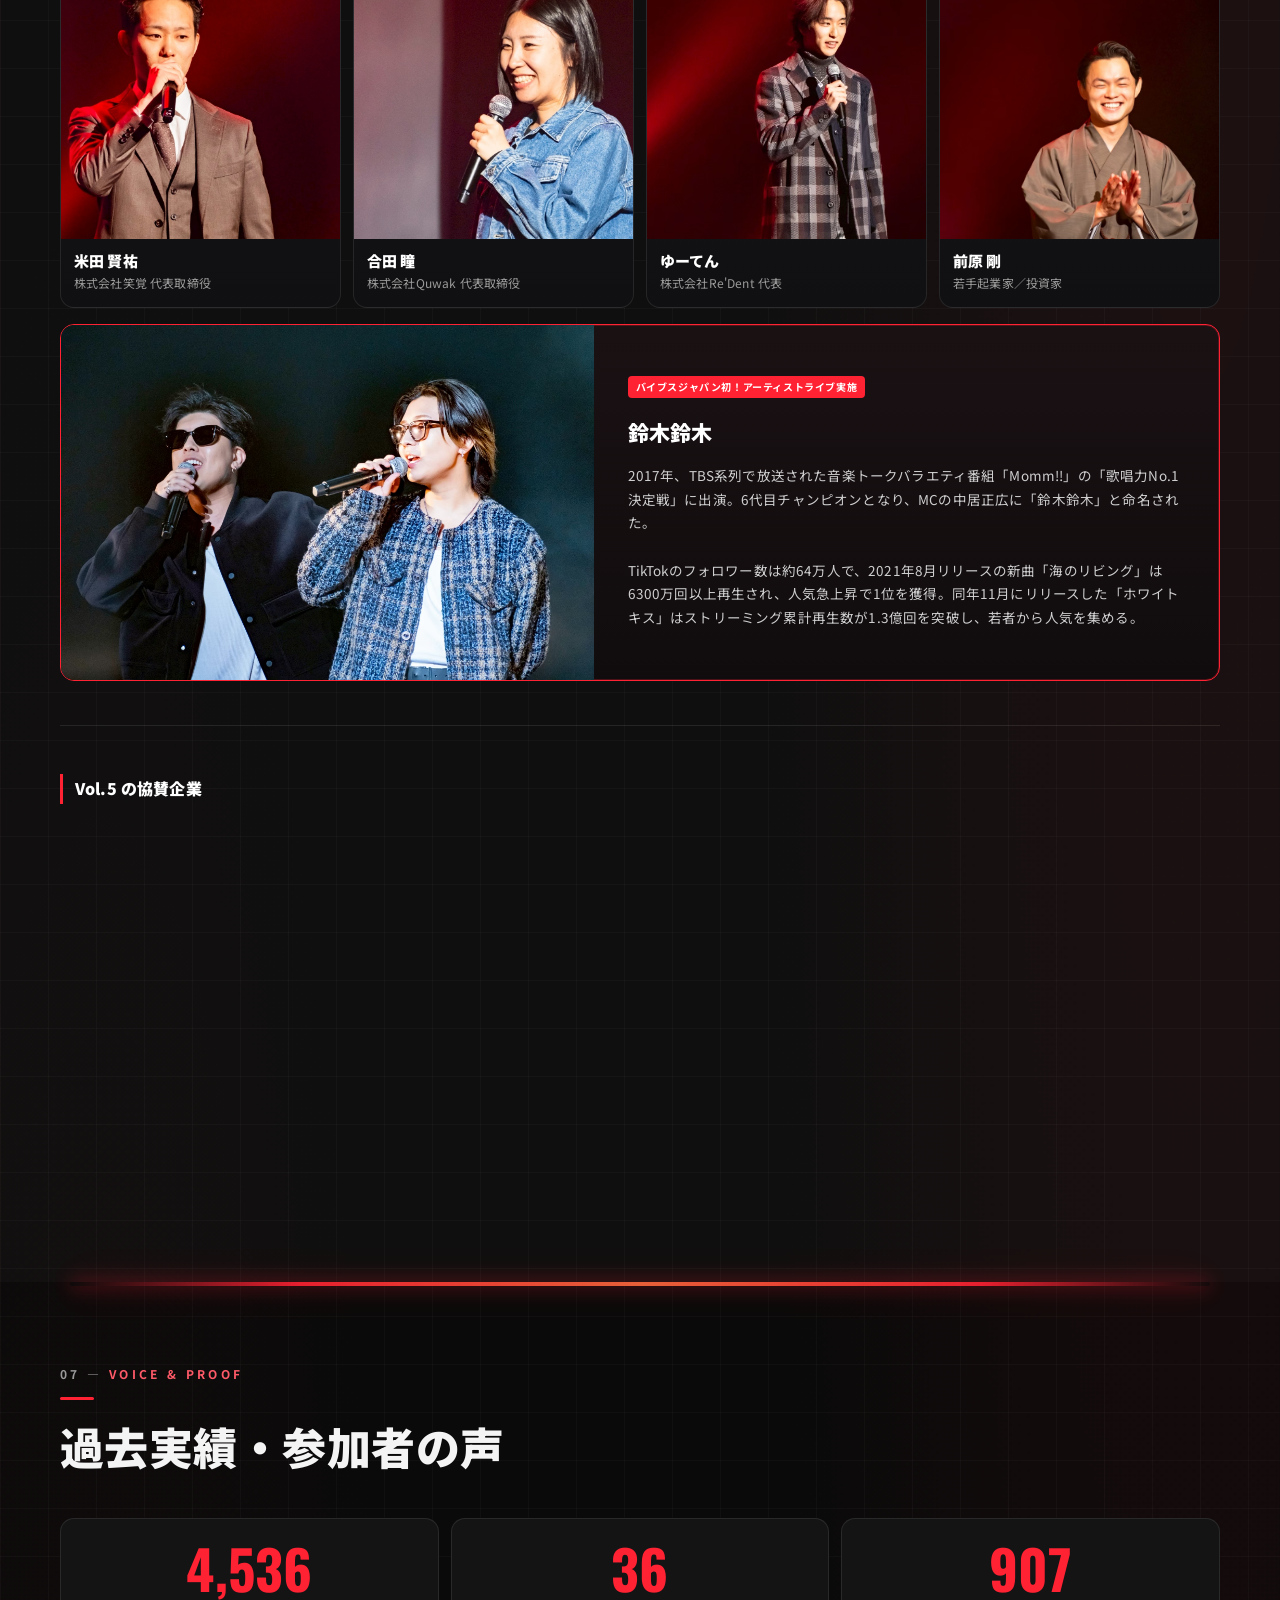
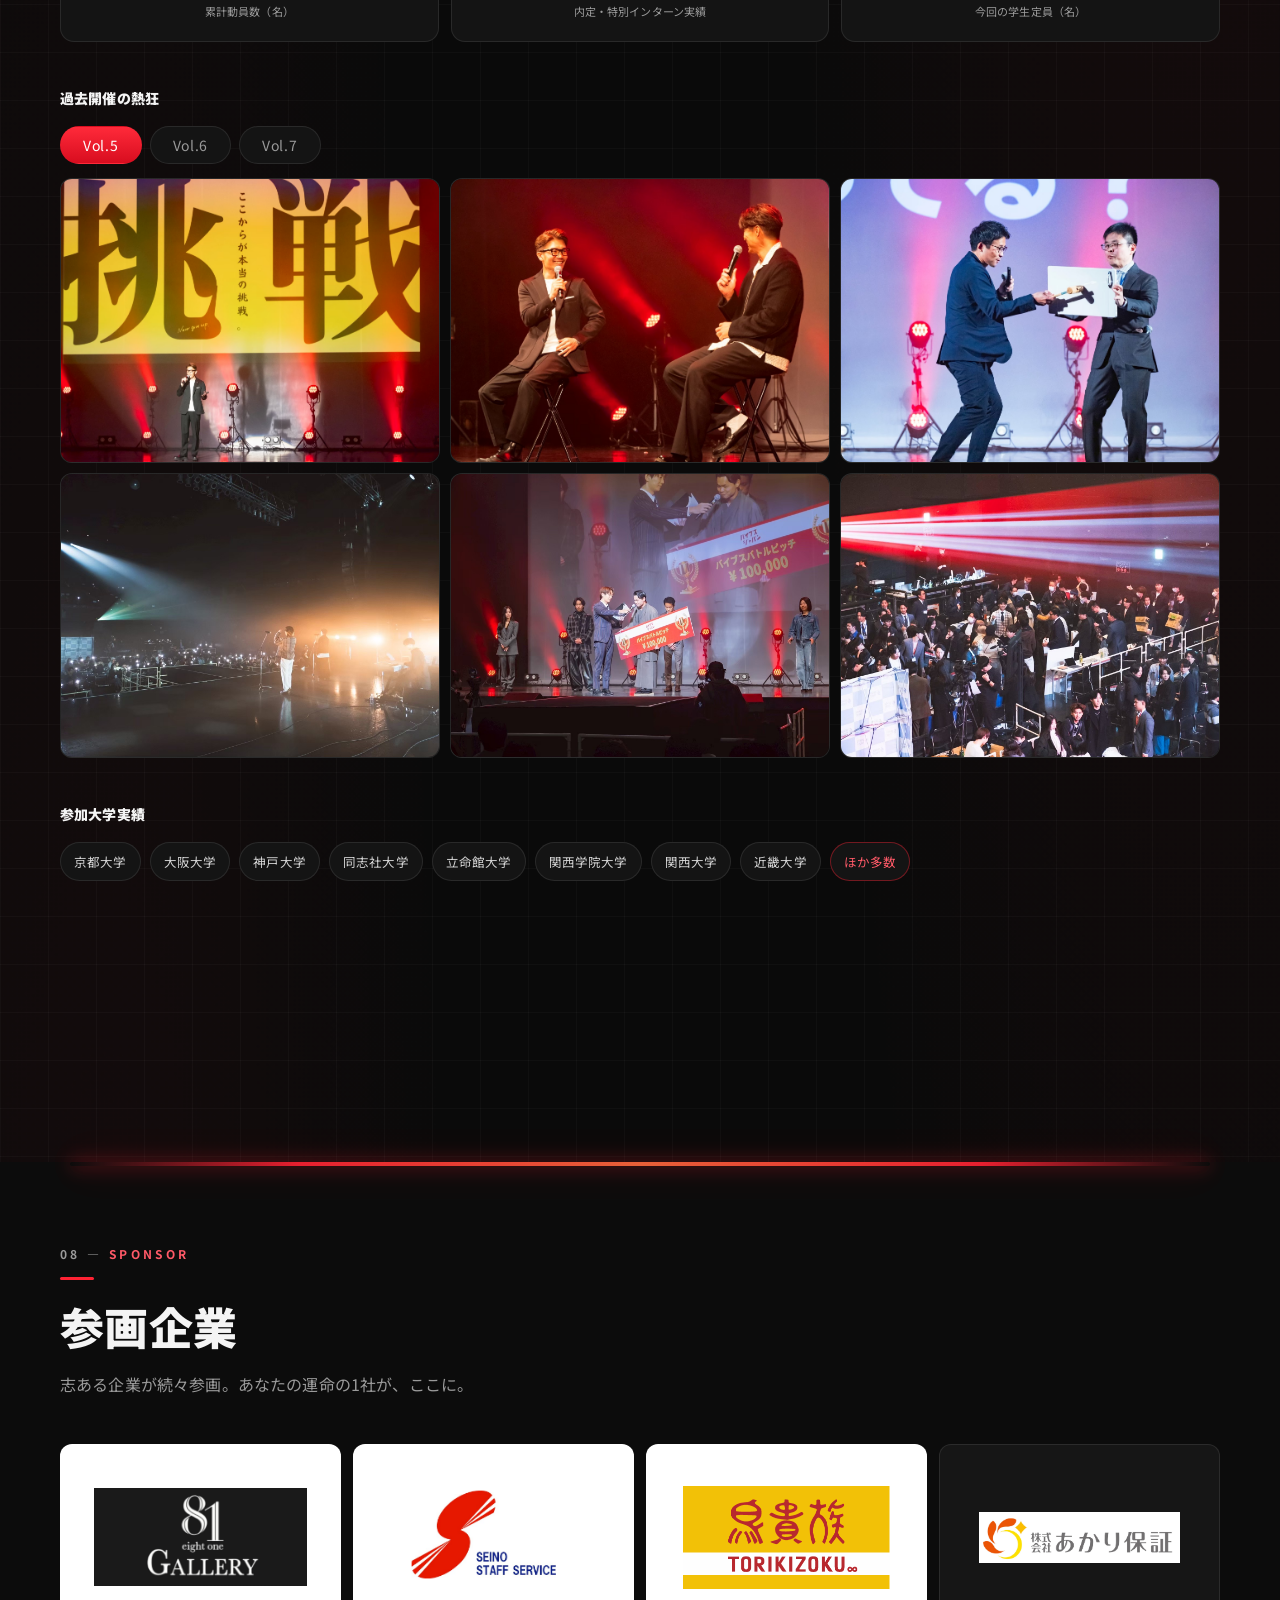
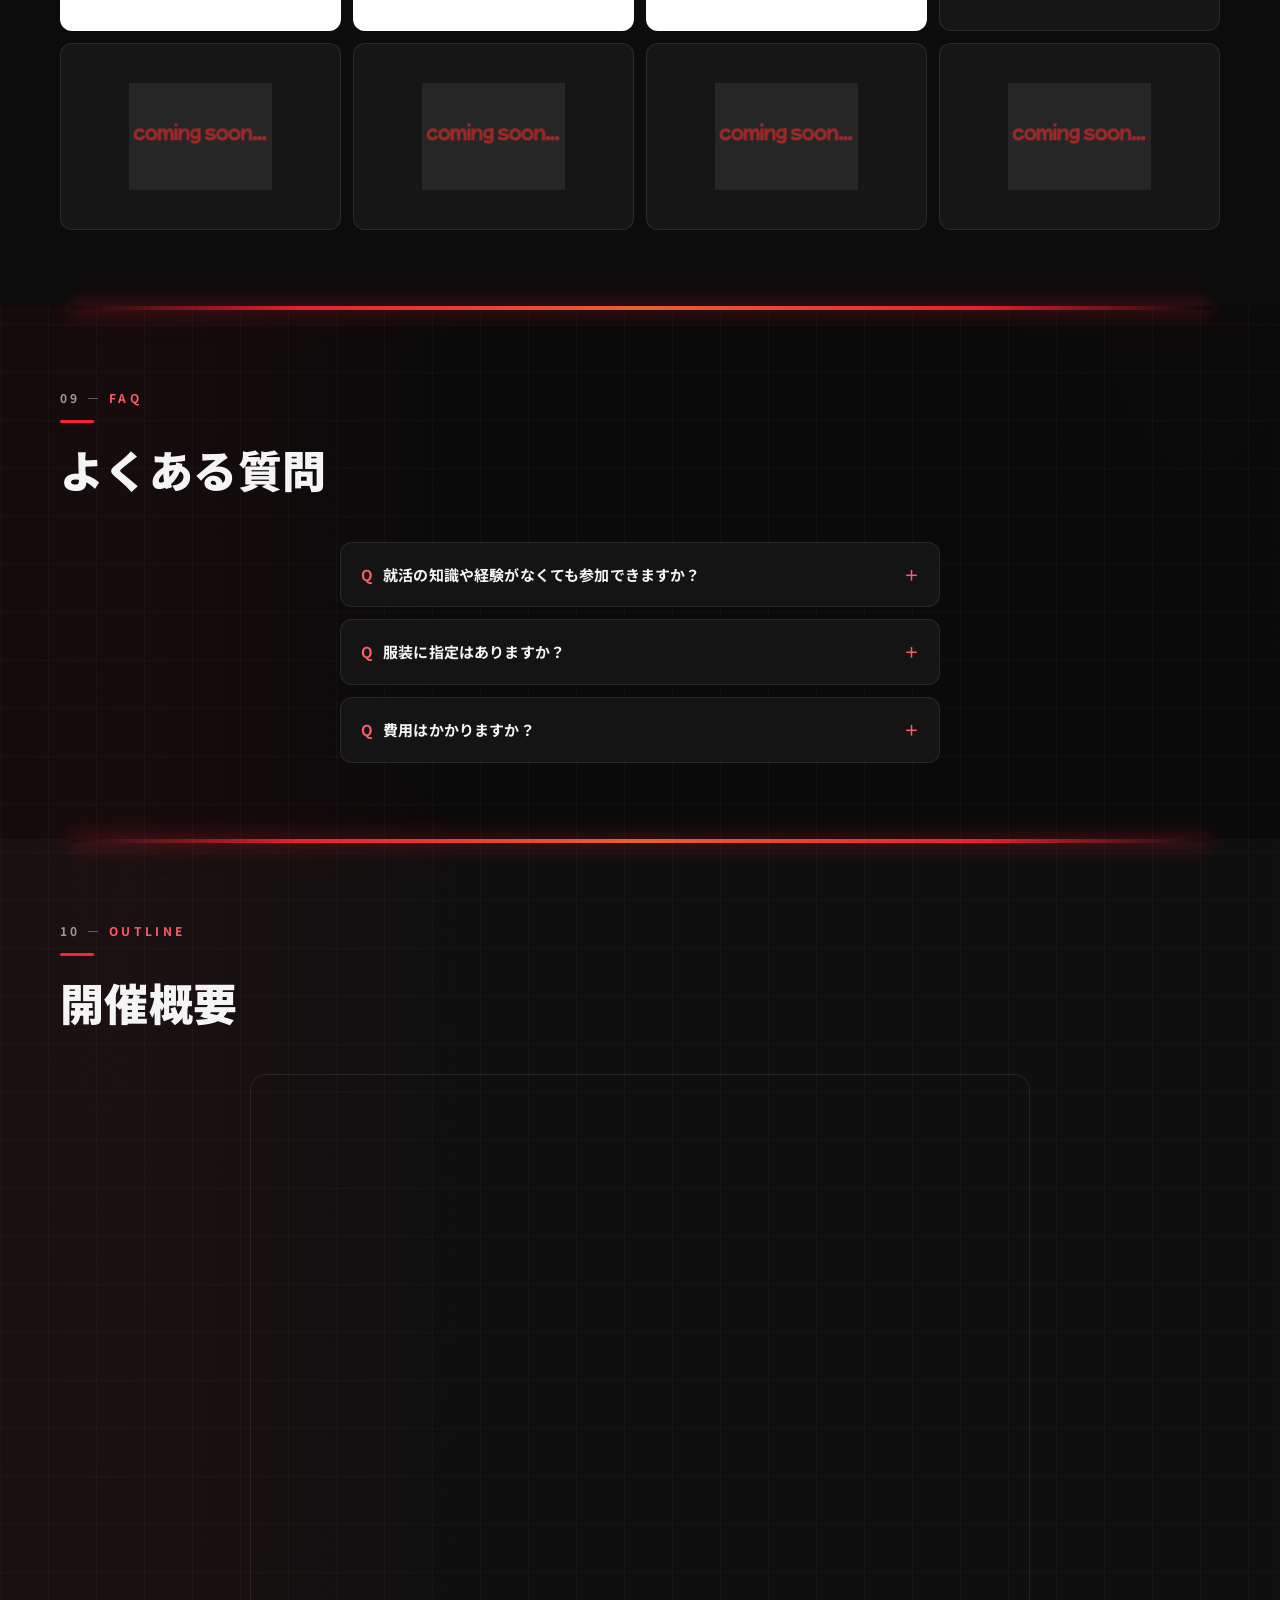
==== commit 41e38633: "vibesjapan.com 統一の準備：Vol.1を /vol1/ に取り込み、canonical・robots・sitemapを追加 - 現行の vibesjapan.com（Vol.1、2022" ====
--- a/index.html
+++ b/index.html
@@ -11,7 +11,10 @@
 <meta property="og:title" content="バイブスジャパン vol.8 ｜ 日本の若者よ、立ち上がれ。">
 <meta property="og:description" content="2027.2.13(土) なんばHatch。関西最大級・1,000名の学生が集う祭典。学生完全無料。">
 <meta property="og:site_name" content="VIBES JAPAN vol.8">
-<meta property="og:image" content="assets/ogp.jpg">
+<meta property="og:url" content="https://vibesjapan.com/">
+<meta property="og:image" content="https://vibesjapan.com/assets/ogp.jpg">
+<meta name="twitter:card" content="summary_large_image">
+<link rel="canonical" href="https://vibesjapan.com/">
 <meta name="theme-color" content="#0A0A0A">
 <link rel="icon" href="assets/favicon.png">
 <link rel="apple-touch-icon" href="assets/favicon.png">
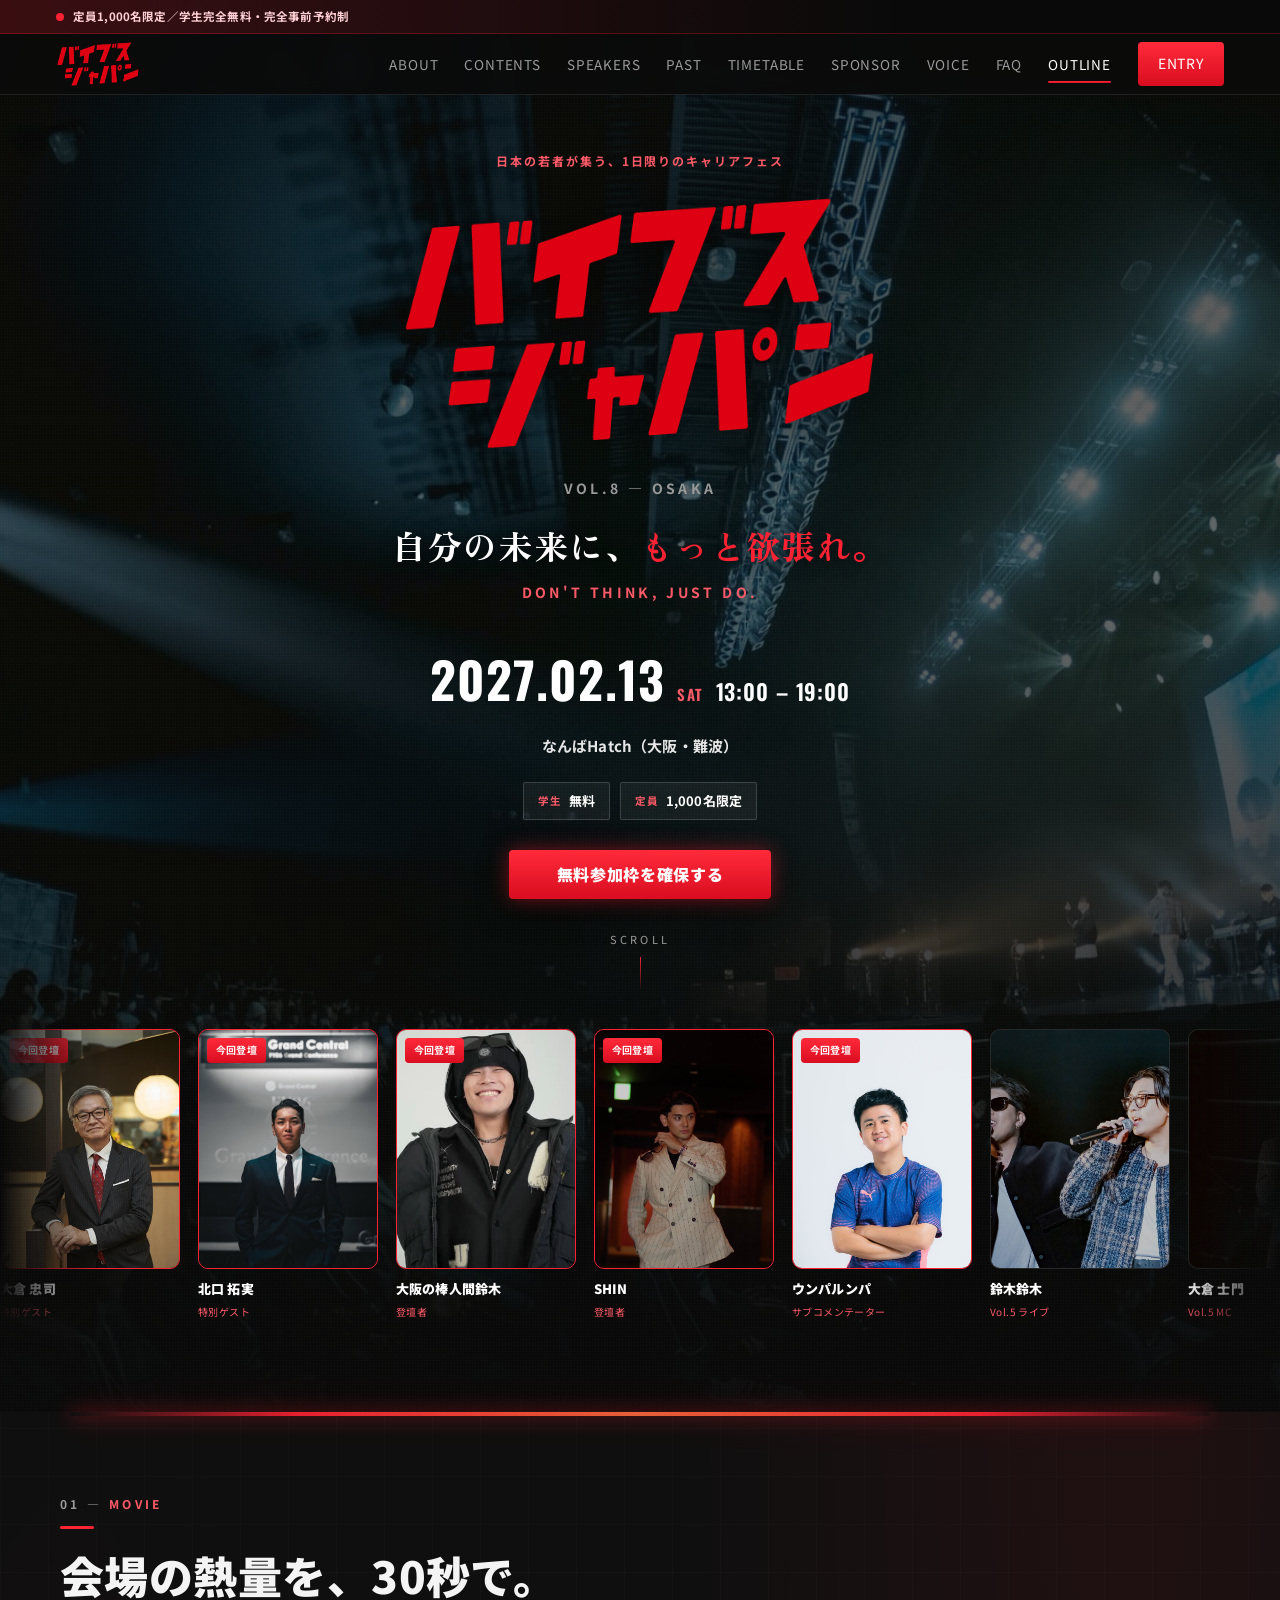
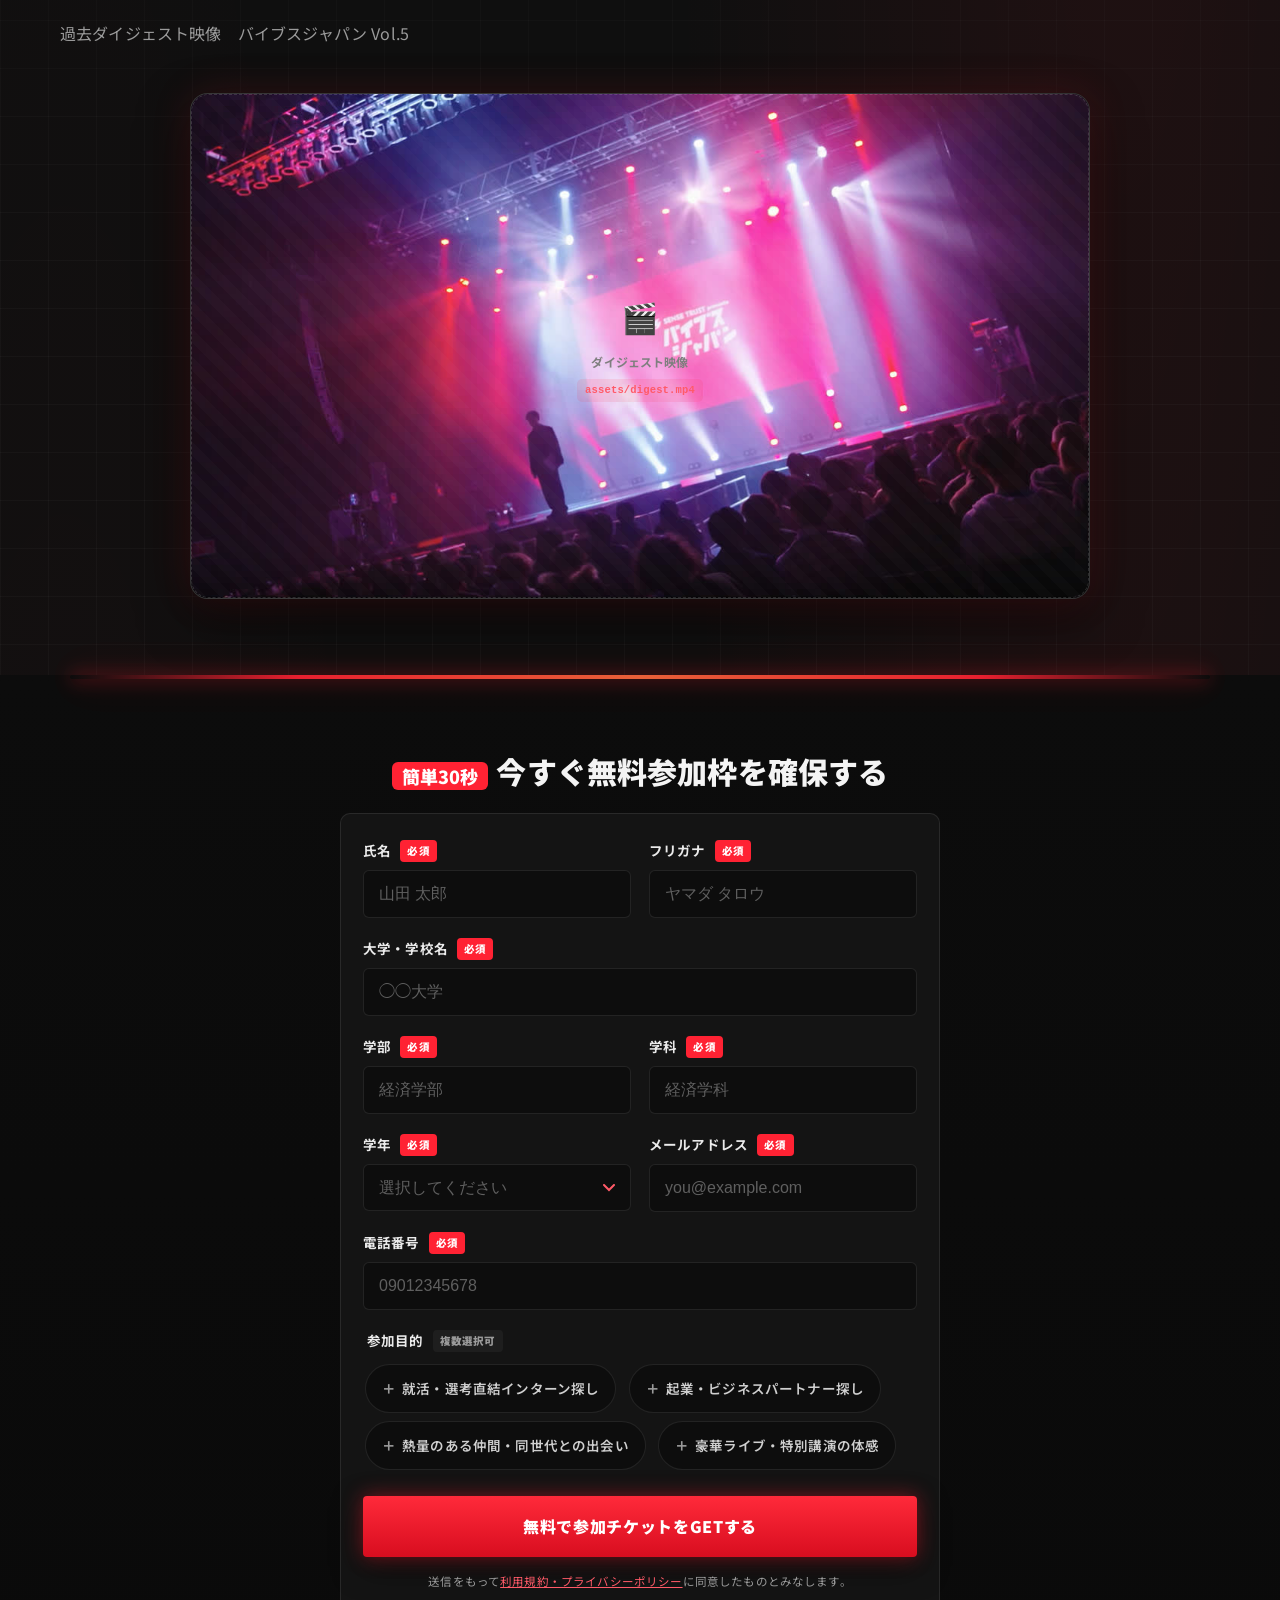
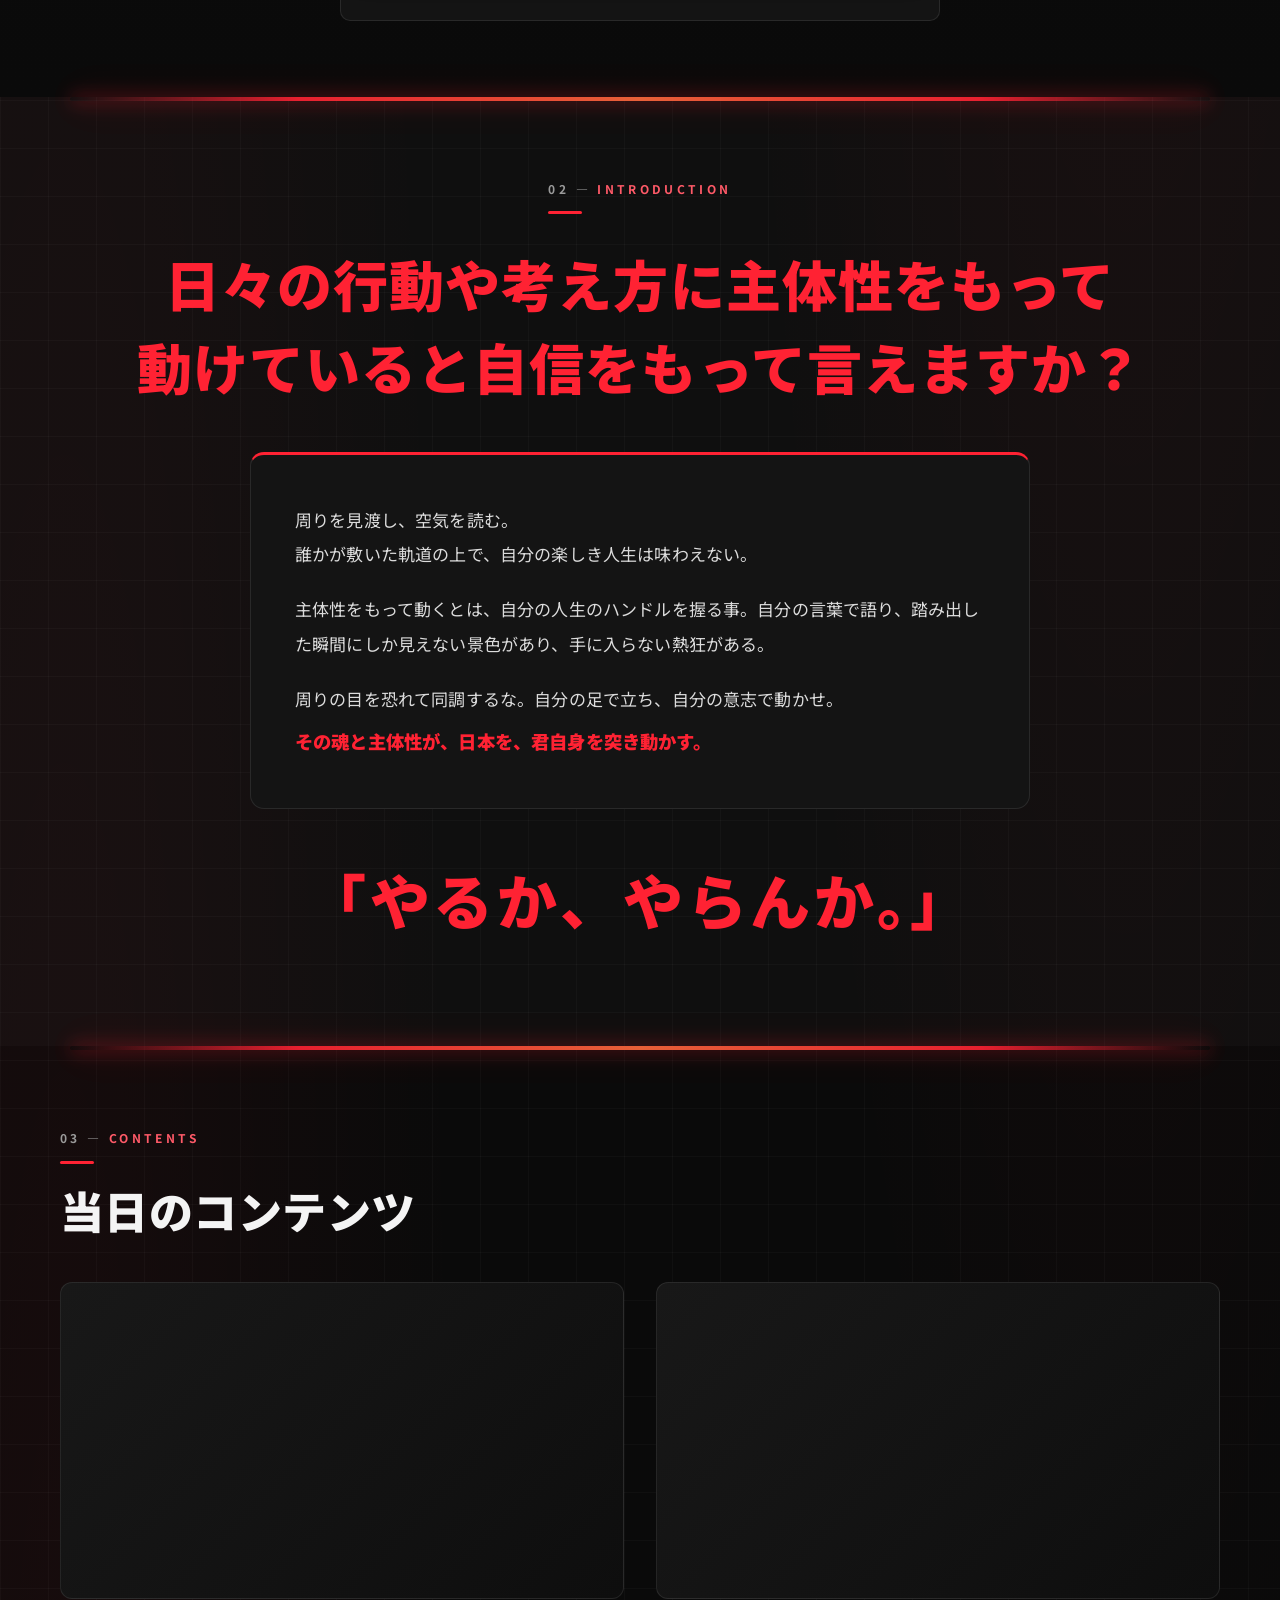
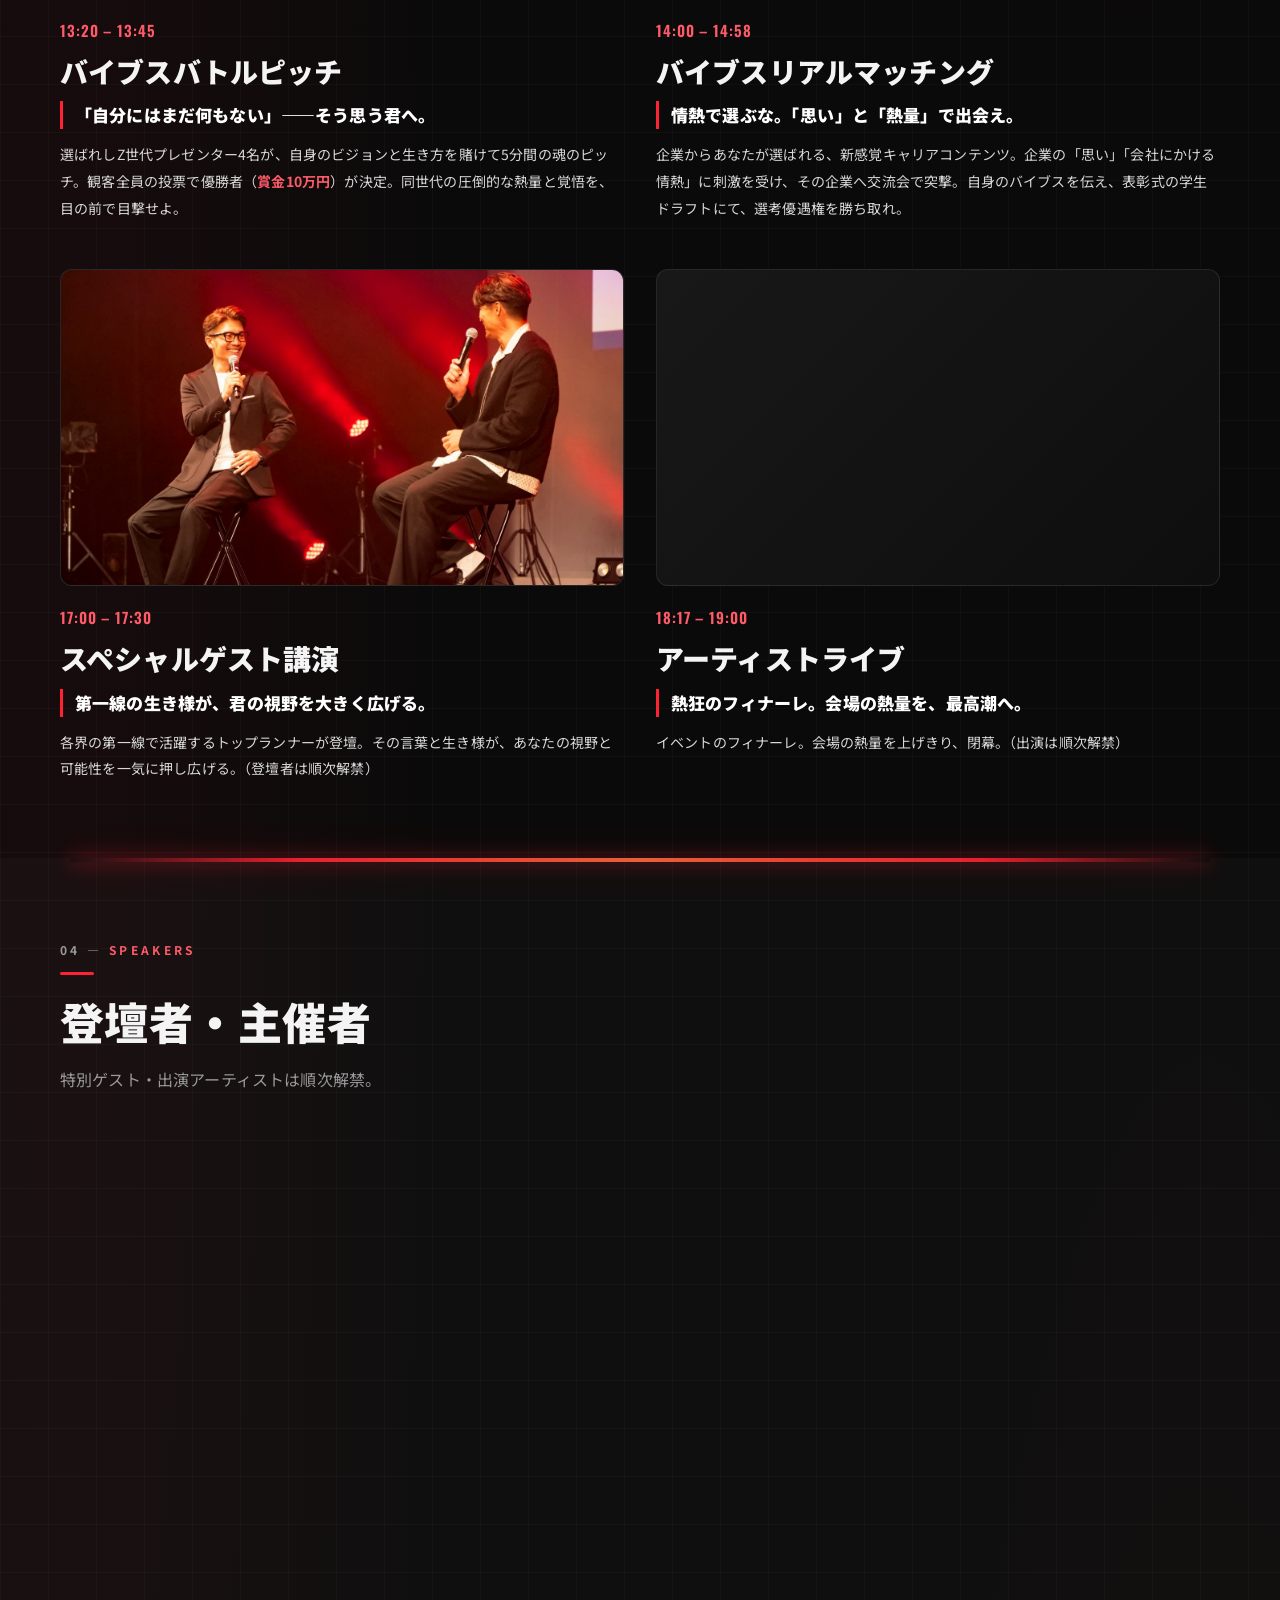
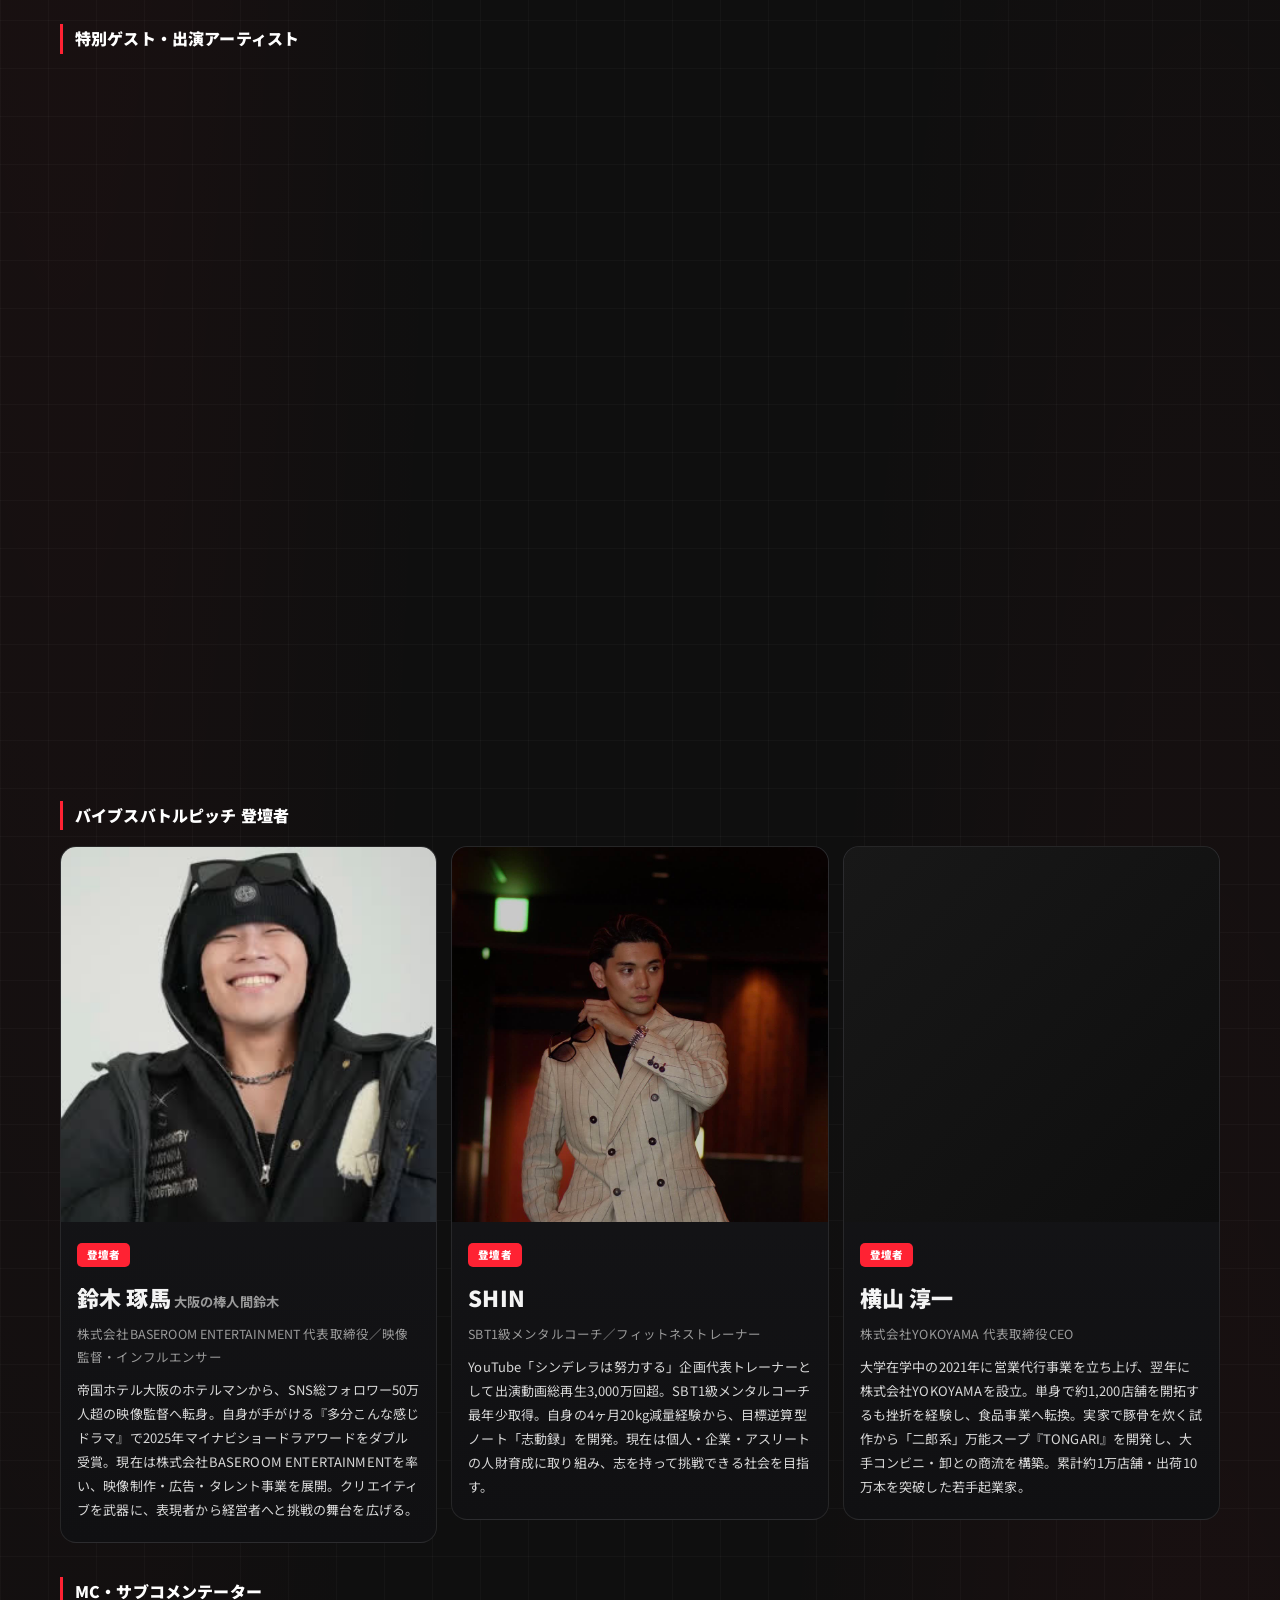
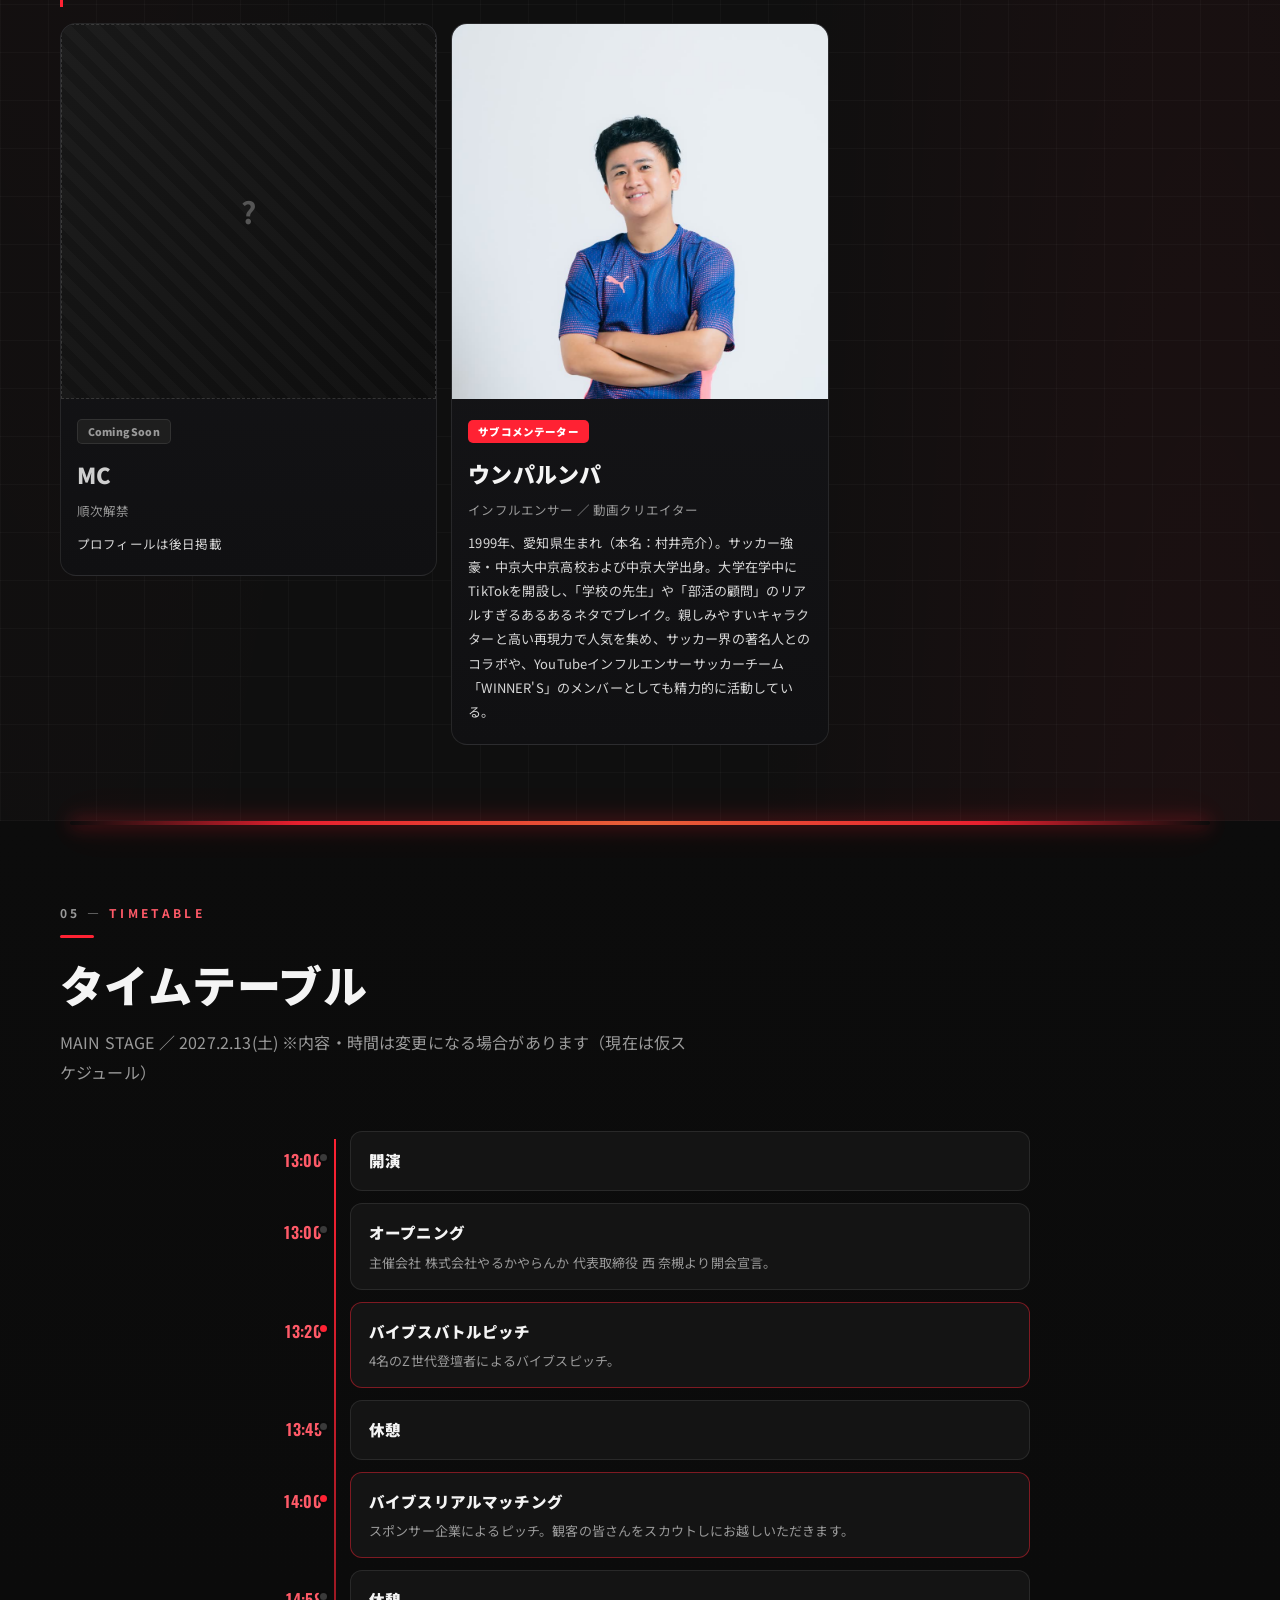
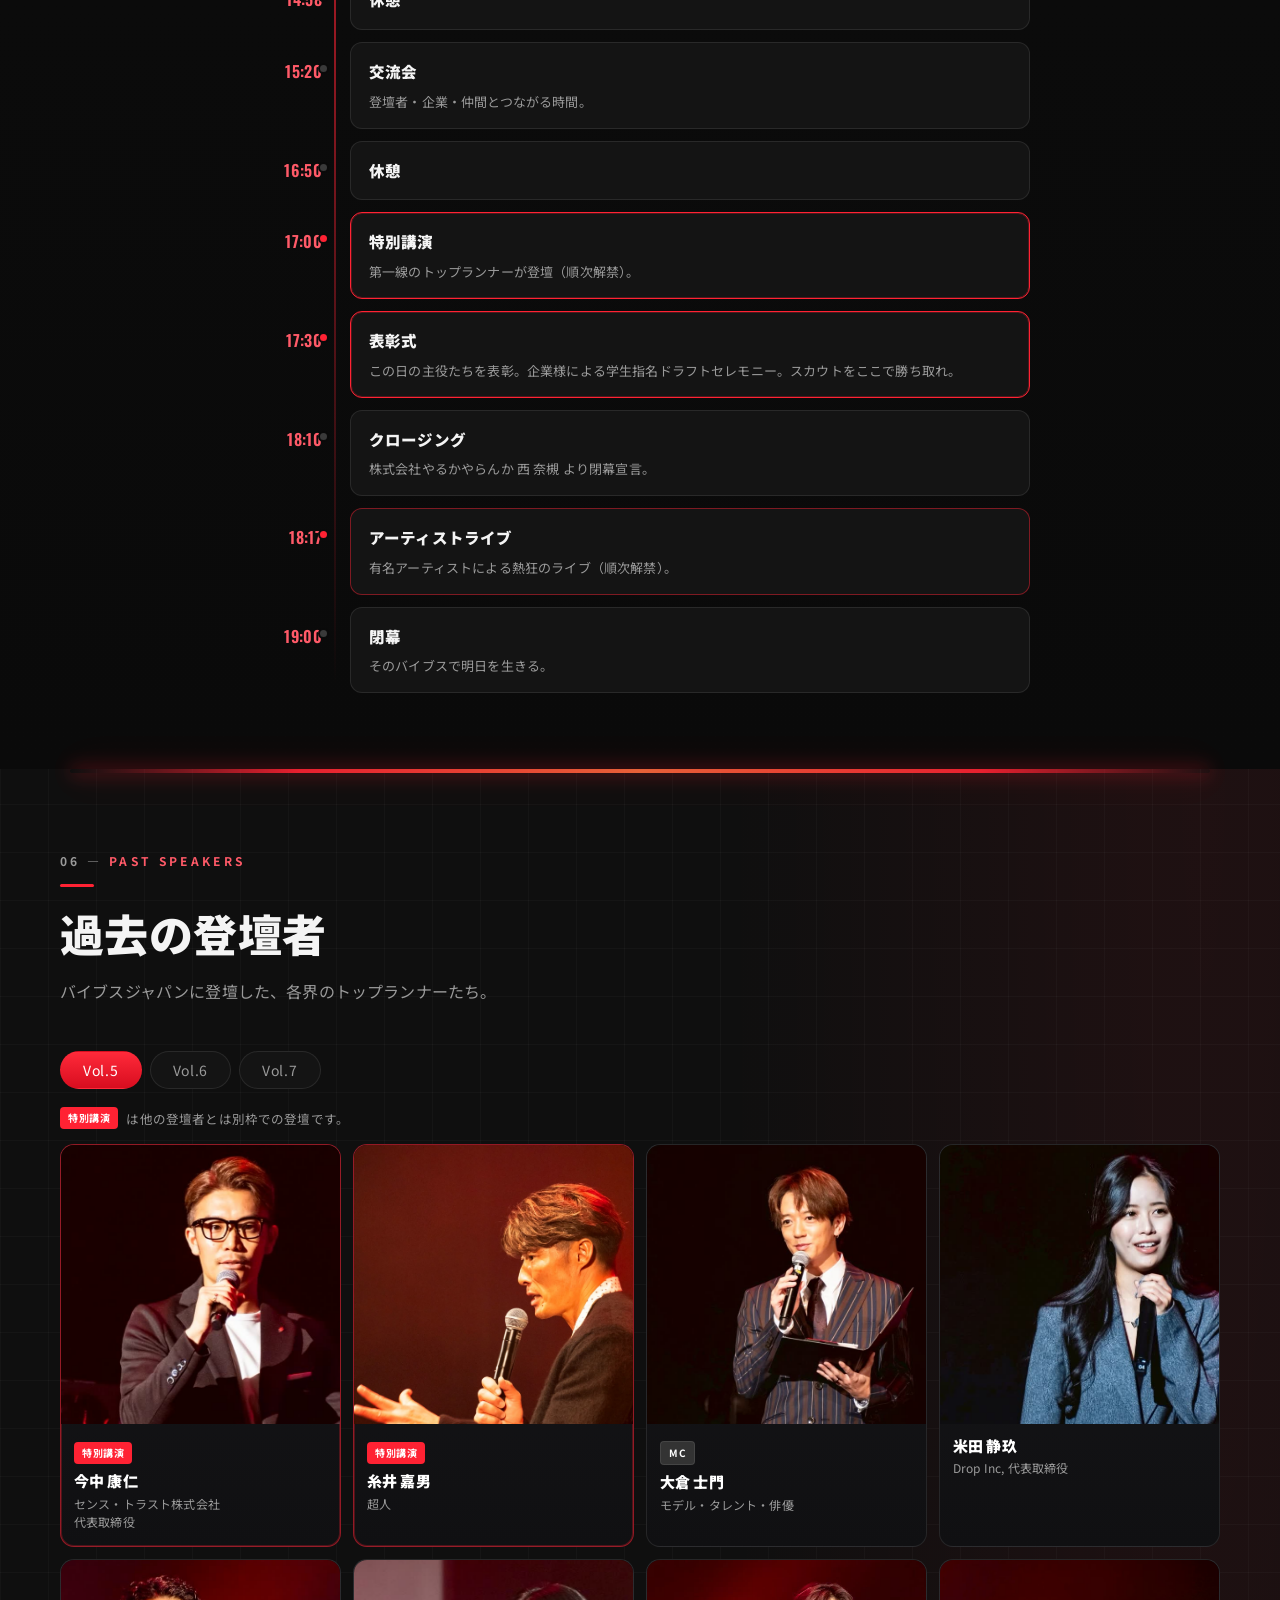
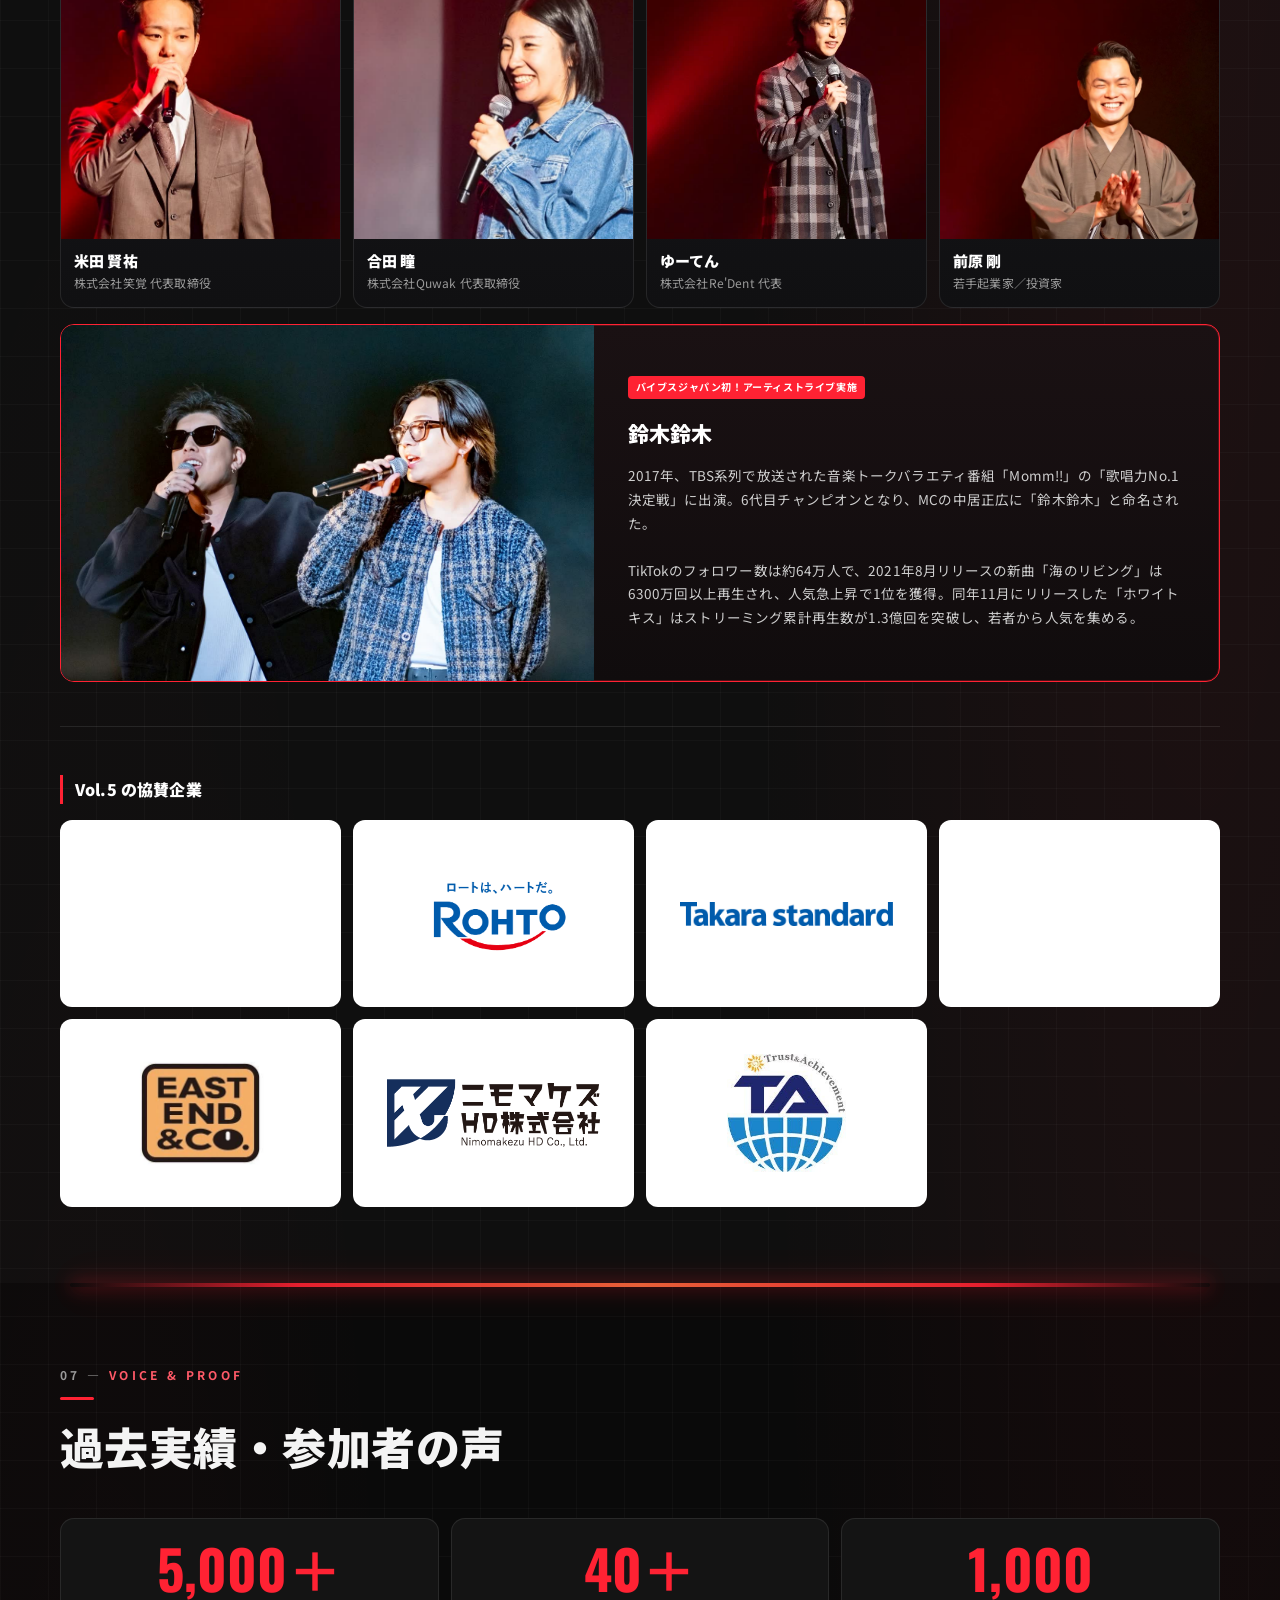
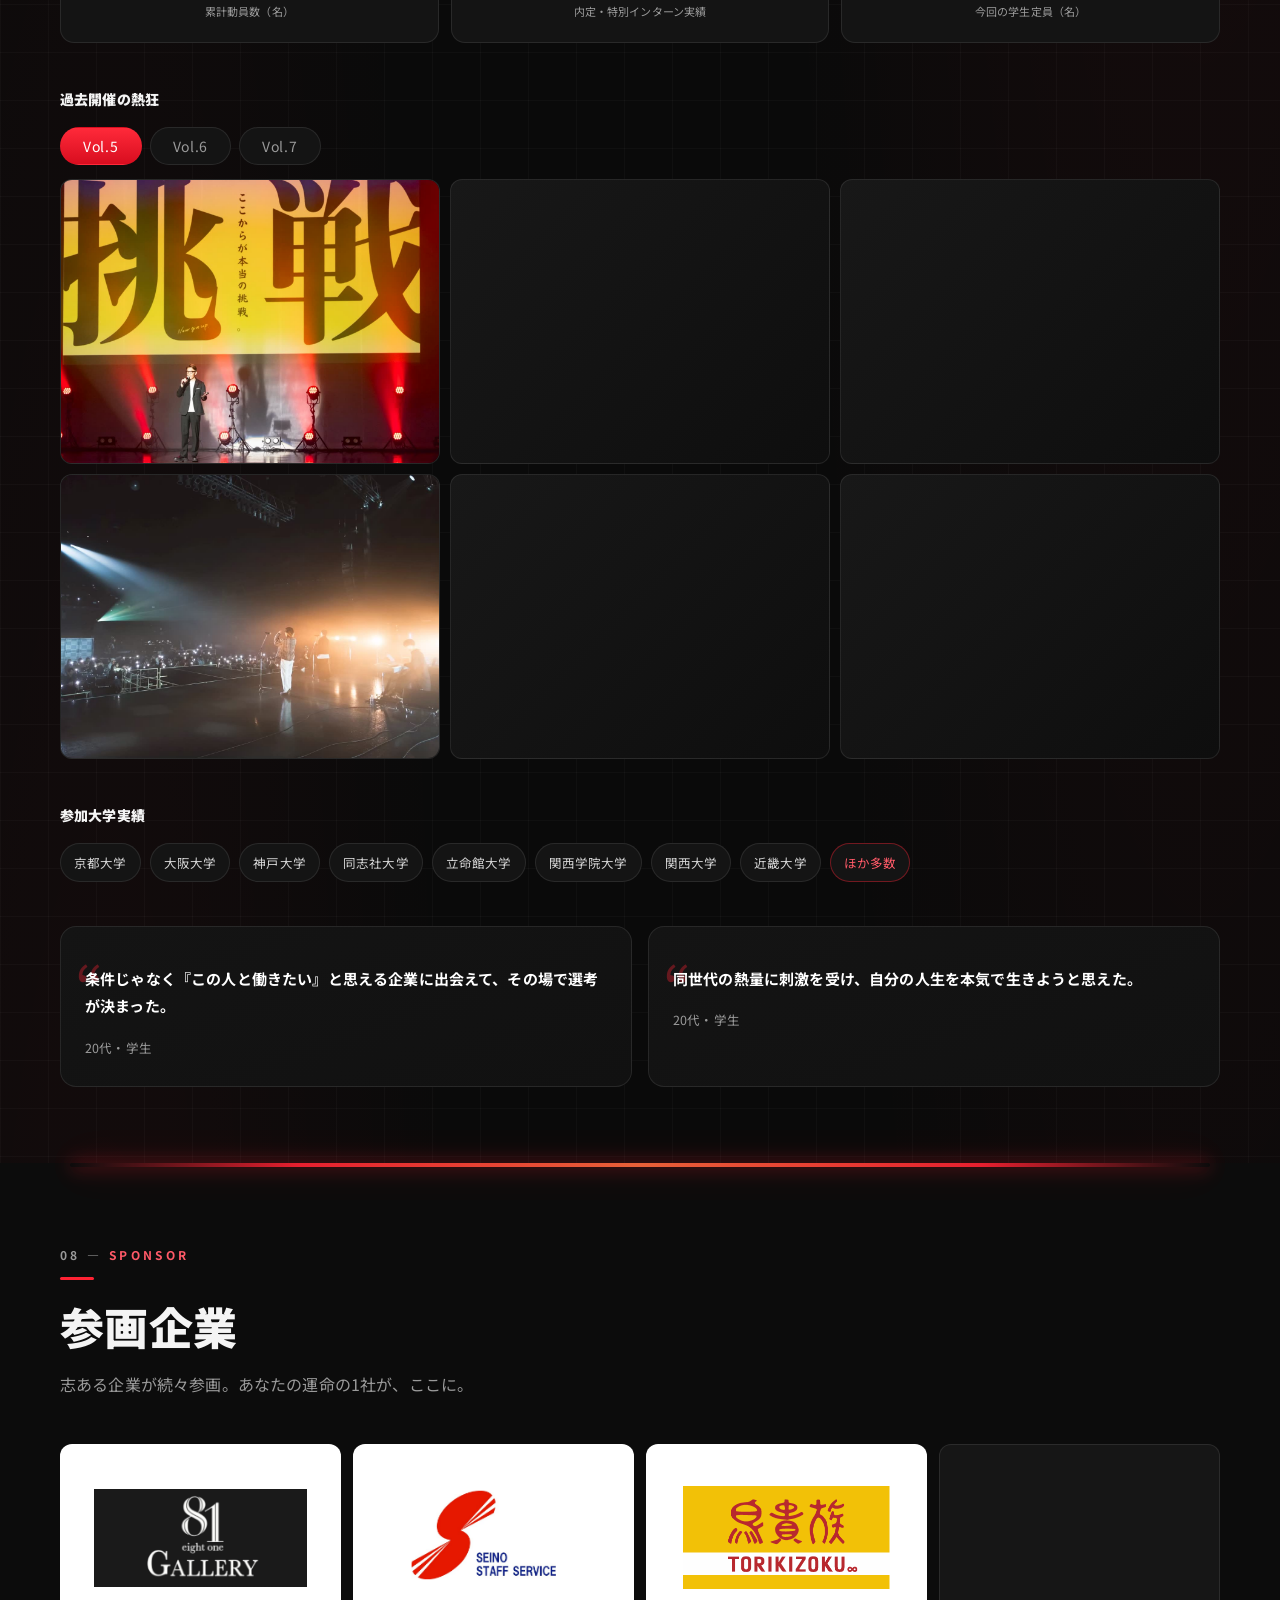
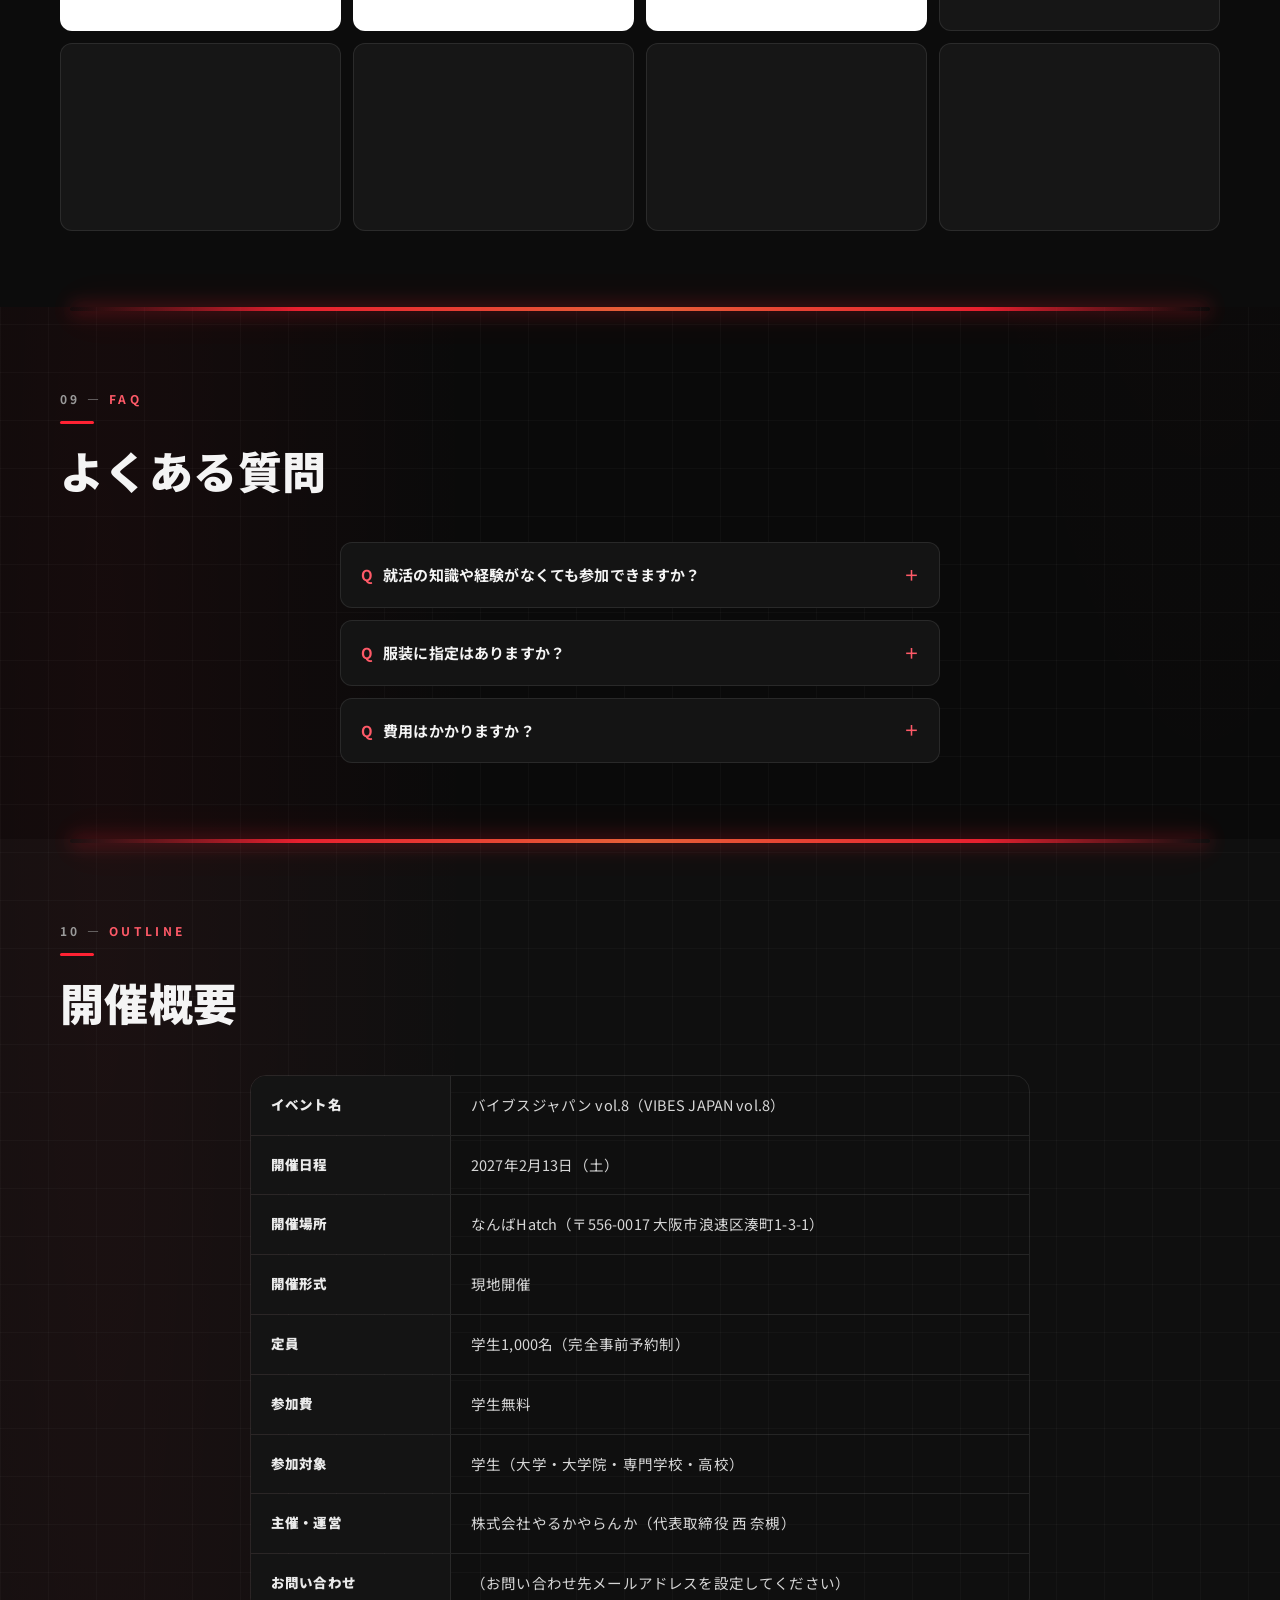
==== commit 84e11d13: "LPの軽量化：画像を圧縮（約21MB→約6MB）し、ヒーロー以降の画像を遅延読み込みに - 画像のサイズ・画質を調整（JPEGは長辺1400px・品質約75、fv-bgは1920px、巨大PNGは12" ====
--- a/index.html
+++ b/index.html
@@ -222,7 +222,7 @@
     <div class="progs">
 
       <article class="prog">
-        <figure class="photo photo--prog" data-photo><img src="assets/program-pitch.jpg" alt="バイブスバトルピッチ"><span class="photo__ph"><span class="photo__ico">🖼️</span><code>program-pitch.jpg</code></span></figure>
+        <figure class="photo photo--prog" data-photo><img loading="lazy" decoding="async" src="assets/program-pitch.jpg" alt="バイブスバトルピッチ"><span class="photo__ph"><span class="photo__ico">🖼️</span><code>program-pitch.jpg</code></span></figure>
         <div class="prog__body">
           <p class="prog__time">13:20 – 13:45</p>
           <h3 class="prog__title">バイブスバトルピッチ</h3>
@@ -232,7 +232,7 @@
       </article>
 
       <article class="prog">
-        <figure class="photo photo--prog" data-photo><img src="assets/program-matching.jpg" alt="バイブスリアルマッチング"><span class="photo__ph"><span class="photo__ico">🖼️</span><code>program-matching.jpg</code></span></figure>
+        <figure class="photo photo--prog" data-photo><img loading="lazy" decoding="async" src="assets/program-matching.jpg" alt="バイブスリアルマッチング"><span class="photo__ph"><span class="photo__ico">🖼️</span><code>program-matching.jpg</code></span></figure>
         <div class="prog__body">
           <p class="prog__time">14:00 – 14:58</p>
           <h3 class="prog__title">バイブスリアルマッチング</h3>
@@ -242,7 +242,7 @@
       </article>
 
       <article class="prog">
-        <figure class="photo photo--prog" data-photo><img src="assets/program-live.jpg" alt="スペシャルゲスト講演"><span class="photo__ph"><span class="photo__ico">🖼️</span><code>program-live.jpg</code></span></figure>
+        <figure class="photo photo--prog" data-photo><img loading="lazy" decoding="async" src="assets/program-live.jpg" alt="スペシャルゲスト講演"><span class="photo__ph"><span class="photo__ico">🖼️</span><code>program-live.jpg</code></span></figure>
         <div class="prog__body">
           <p class="prog__time">17:00 – 17:30</p>
           <h3 class="prog__title">スペシャルゲスト講演</h3>
@@ -252,7 +252,7 @@
       </article>
 
       <article class="prog">
-        <figure class="photo photo--prog" data-photo><img src="assets/artist-live.jpg" alt="アーティストライブ"><span class="photo__ph"><span class="photo__ico">🖼️</span><code>artist-live.jpg</code></span></figure>
+        <figure class="photo photo--prog" data-photo><img loading="lazy" decoding="async" src="assets/artist-live.jpg" alt="アーティストライブ"><span class="photo__ph"><span class="photo__ico">🖼️</span><code>artist-live.jpg</code></span></figure>
         <div class="prog__body">
           <p class="prog__time">18:17 – 19:00</p>
           <h3 class="prog__title">アーティストライブ</h3>
@@ -275,7 +275,7 @@
   <div class="wrap">
     <div class="speakers__grid">
       <article class="speaker speaker--main">
-        <figure class="photo photo--portrait" data-photo><img src="assets/organizer.jpg" alt="西 奈槻 氏"><span class="photo__ph"><span class="photo__ico">📷</span><code>organizer.jpg</code></span></figure>
+        <figure class="photo photo--portrait" data-photo><img loading="lazy" decoding="async" src="assets/organizer.jpg" alt="西 奈槻 氏"><span class="photo__ph"><span class="photo__ico">📷</span><code>organizer.jpg</code></span></figure>
         <div class="speaker__body">
           <span class="speaker__role">主催・代表</span>
           <h3 class="speaker__name">西 奈槻</h3>
@@ -286,39 +286,39 @@
 
       <p class="speakers__group">特別ゲスト・出演アーティスト</p>
       <article class="speaker">
-        <figure class="photo photo--portrait photo--guest" data-photo><img src="assets/guest-1.jpg" alt="大倉 忠司 氏" style="object-position:center top"><span class="photo__ph"><span class="photo__ico">?</span></span></figure>
+        <figure class="photo photo--portrait photo--guest" data-photo><img loading="lazy" decoding="async" src="assets/guest-1.jpg" alt="大倉 忠司 氏" style="object-position:center top"><span class="photo__ph"><span class="photo__ico">?</span></span></figure>
         <div class="speaker__body"><span class="speaker__role">特別ゲスト</span><h3 class="speaker__name">大倉 忠司</h3><p class="speaker__org">株式会社エターナルホスピタリティグループ 代表取締役社長CEO</p><p class="speaker__desc">1985年、25歳のときに<b class="mark">「焼鳥屋 鳥貴族」</b>を創業。その後、株式会社イターナルサービス（現：株式会社エターナルホスピタリティグループ）を設立し、鳥貴族の日本国内チェーン展開を開始。2016年7月、東証一部上場（現・東証プライム市場）。2024年より海外展開を開始し、積極的な海外展開と事業領域の拡大を図っている。</p></div>
       </article>
       <article class="speaker">
-        <figure class="photo photo--portrait photo--guest" data-photo><img src="assets/guest-2.jpg" alt="北口 拓実 氏" style="object-position:center top"><span class="photo__ph"><span class="photo__ico">?</span></span></figure>
+        <figure class="photo photo--portrait photo--guest" data-photo><img loading="lazy" decoding="async" src="assets/guest-2.jpg" alt="北口 拓実 氏" style="object-position:center top"><span class="photo__ph"><span class="photo__ico">?</span></span></figure>
         <div class="speaker__body"><span class="speaker__role">特別ゲスト</span><h3 class="speaker__name">北口 拓実</h3><p class="speaker__org">株式会社Grand Central 代表取締役CEO</p><p class="speaker__desc">1995年、大阪府生まれ。立命館大学卒業後、株式会社キーエンスに入社し、法人向け営業で史上最年少の売上記録を更新。2021年に株式会社Grand Centralを創業し、営業戦略の立案から実行までを担う「セールスコンサルティング事業」を展開。Forbes JAPAN「30 UNDER 30」にも選出された。</p></div>
       </article>
       <article class="speaker speaker--coming">
-        <figure class="photo photo--portrait photo--guest" data-photo><img src="assets/guest-3.jpg" alt=""><span class="photo__ph"><span class="photo__ico">?</span></span></figure>
+        <figure class="photo photo--portrait photo--guest" data-photo><img loading="lazy" decoding="async" src="assets/guest-3.jpg" alt=""><span class="photo__ph"><span class="photo__ico">?</span></span></figure>
         <div class="speaker__body"><span class="speaker__role speaker__role--soon">Coming Soon</span><h3 class="speaker__name">出演アーティスト</h3><p class="speaker__org">順次解禁</p><p class="speaker__desc speaker__desc--ph">プロフィールは後日掲載</p></div>
       </article>
 
       <p class="speakers__group">バイブスバトルピッチ 登壇者</p>
       <article class="speaker">
-        <figure class="photo photo--portrait photo--guest" data-photo><img src="assets/pitch-1.jpg" alt="大阪の棒人間鈴木" style="object-position:center top"><span class="photo__ph"><span class="photo__ico">?</span></span></figure>
+        <figure class="photo photo--portrait photo--guest" data-photo><img loading="lazy" decoding="async" src="assets/pitch-1.jpg" alt="大阪の棒人間鈴木" style="object-position:center top"><span class="photo__ph"><span class="photo__ico">?</span></span></figure>
         <div class="speaker__body"><span class="speaker__role">登壇者</span><h3 class="speaker__name">鈴木 琢馬<small>大阪の棒人間鈴木</small></h3><p class="speaker__org">株式会社BASEROOM ENTERTAINMENT 代表取締役／映像監督・インフルエンサー</p><p class="speaker__desc">帝国ホテル大阪のホテルマンから、SNS総フォロワー50万人超の映像監督へ転身。自身が手がける『多分こんな感じドラマ』で2025年マイナビショードラアワードをダブル受賞。現在は株式会社BASEROOM ENTERTAINMENTを率い、映像制作・広告・タレント事業を展開。クリエイティブを武器に、表現者から経営者へと挑戦の舞台を広げる。</p></div>
       </article>
       <article class="speaker">
-        <figure class="photo photo--portrait photo--guest" data-photo><img src="assets/pitch-2.jpg" alt="SHIN"><span class="photo__ph"><span class="photo__ico">?</span></span></figure>
+        <figure class="photo photo--portrait photo--guest" data-photo><img loading="lazy" decoding="async" src="assets/pitch-2.jpg" alt="SHIN"><span class="photo__ph"><span class="photo__ico">?</span></span></figure>
         <div class="speaker__body"><span class="speaker__role">登壇者</span><h3 class="speaker__name">SHIN</h3><p class="speaker__org">SBT1級メンタルコーチ／フィットネストレーナー</p><p class="speaker__desc">YouTube「シンデレラは努力する」企画代表トレーナーとして出演動画総再生3,000万回超。SBT1級メンタルコーチ最年少取得。自身の4ヶ月20kg減量経験から、目標逆算型ノート「志動録」を開発。現在は個人・企業・アスリートの人財育成に取り組み、志を持って挑戦できる社会を目指す。</p></div>
       </article>
       <article class="speaker">
-        <figure class="photo photo--portrait photo--guest" data-photo><img src="assets/pitch-3.jpg" alt="横山 淳一" style="object-position:center top"><span class="photo__ph"><span class="photo__ico">?</span></span></figure>
+        <figure class="photo photo--portrait photo--guest" data-photo><img loading="lazy" decoding="async" src="assets/pitch-3.jpg" alt="横山 淳一" style="object-position:center top"><span class="photo__ph"><span class="photo__ico">?</span></span></figure>
         <div class="speaker__body"><span class="speaker__role">登壇者</span><h3 class="speaker__name">横山 淳一</h3><p class="speaker__org">株式会社YOKOYAMA 代表取締役CEO</p><p class="speaker__desc">大学在学中の2021年に営業代行事業を立ち上げ、翌年に株式会社YOKOYAMAを設立。単身で約1,200店舗を開拓するも挫折を経験し、食品事業へ転換。実家で豚骨を炊く試作から「二郎系」万能スープ『TONGARI』を開発し、大手コンビニ・卸との商流を構築。累計約1万店舗・出荷10万本を突破した若手起業家。</p></div>
       </article>
 
       <p class="speakers__group">MC・サブコメンテーター</p>
       <article class="speaker speaker--coming">
-        <figure class="photo photo--portrait photo--guest" data-photo><img src="assets/mc-1.jpg" alt=""><span class="photo__ph"><span class="photo__ico">?</span></span></figure>
+        <figure class="photo photo--portrait photo--guest" data-photo><img loading="lazy" decoding="async" src="assets/mc-1.jpg" alt=""><span class="photo__ph"><span class="photo__ico">?</span></span></figure>
         <div class="speaker__body"><span class="speaker__role speaker__role--soon">Coming Soon</span><h3 class="speaker__name">MC</h3><p class="speaker__org">順次解禁</p><p class="speaker__desc speaker__desc--ph">プロフィールは後日掲載</p></div>
       </article>
       <article class="speaker">
-        <figure class="photo photo--portrait photo--guest" data-photo><img src="assets/sub-1.jpg" alt="ウンパルンパ" style="object-position:center top"><span class="photo__ph"><span class="photo__ico">?</span></span></figure>
+        <figure class="photo photo--portrait photo--guest" data-photo><img loading="lazy" decoding="async" src="assets/sub-1.jpg" alt="ウンパルンパ" style="object-position:center top"><span class="photo__ph"><span class="photo__ico">?</span></span></figure>
         <div class="speaker__body"><span class="speaker__role">サブコメンテーター</span><h3 class="speaker__name">ウンパルンパ</h3><p class="speaker__org">インフルエンサー ／ 動画クリエイター</p><p class="speaker__desc">1999年、愛知県生まれ（本名：村井亮介）。サッカー強豪・中京大中京高校および中京大学出身。大学在学中にTikTokを開設し、「学校の先生」や「部活の顧問」のリアルすぎるあるあるネタでブレイク。親しみやすいキャラクターと高い再現力で人気を集め、サッカー界の著名人とのコラボや、YouTubeインフルエンサーサッカーチーム「WINNER'S」のメンバーとしても精力的に活動している。</p></div>
       </article>
     </div>
@@ -368,30 +368,30 @@
     <div class="pspk__panel" data-pspanel="7">
       <p class="pspk__note"><span class="pspk__note-tag">特別講演</span> は他の登壇者とは別枠での登壇です。</p>
       <div class="pspk__grid">
-        <article class="pcard pcard--special"><figure class="photo photo--portrait photo--guest" data-photo><img src="assets/past-7-1.jpg" alt="岡 春翔"><span class="photo__ph"><span class="photo__ico">?</span><code>past-7-1.jpg</code></span></figure><div class="pcard__body"><span class="pcard__tag">特別講演</span><h3 class="pcard__name">岡 春翔</h3><p class="pcard__org">株式会社HA-LU 代表取締役CEO</p></div></article>
-        <article class="pcard"><figure class="photo photo--portrait photo--guest" data-photo><img src="assets/past-7-2.jpg" alt="岩本 佳穏"><span class="photo__ph"><span class="photo__ico">?</span><code>past-7-2.jpg</code></span></figure><div class="pcard__body"><h3 class="pcard__name">岩本 佳穏</h3><p class="pcard__org">株式会社Social Growth 代表</p></div></article>
-        <article class="pcard"><figure class="photo photo--portrait photo--guest" data-photo><img src="assets/past-7-3.jpg" alt="秋本 凌吾"><span class="photo__ph"><span class="photo__ico">?</span><code>past-7-3.jpg</code></span></figure><div class="pcard__body"><h3 class="pcard__name">秋本 凌吾</h3><p class="pcard__org">株式会社One Rep 代表取締役</p></div></article>
-        <article class="pcard"><figure class="photo photo--portrait photo--guest" data-photo><img src="assets/past-7-4.jpg" alt="立崎 乃衣"><span class="photo__ph"><span class="photo__ico">?</span><code>past-7-4.jpg</code></span></figure><div class="pcard__body"><h3 class="pcard__name">立崎 乃衣</h3><p class="pcard__org">株式会社LINOA 代表取締役社長CEO</p></div></article>
-        <article class="pcard"><figure class="photo photo--portrait photo--guest" data-photo><img src="assets/past-7-5.jpg" alt="高野 亮太"><span class="photo__ph"><span class="photo__ico">?</span><code>past-7-5.jpg</code></span></figure><div class="pcard__body"><h3 class="pcard__name">高野 亮太</h3><p class="pcard__org">リョータのイケメン製作所 インフルエンサー</p></div></article>
-        <article class="pcard"><figure class="photo photo--portrait photo--guest" data-photo><img src="assets/past-7-6.jpg" alt="細井 菜月"><span class="photo__ph"><span class="photo__ico">?</span><code>past-7-6.jpg</code></span></figure><div class="pcard__body"><h3 class="pcard__name">細井 菜月</h3><p class="pcard__org">多分こんな感じドラマ メインキャスト</p></div></article>
-        <article class="pcard"><figure class="photo photo--portrait photo--guest" data-photo><img src="assets/past-7-7.jpg" alt="野嶋 紗己子"><span class="photo__ph"><span class="photo__ico">?</span><code>past-7-7.jpg</code></span></figure><div class="pcard__body"><h3 class="pcard__name">野嶋 紗己子</h3><p class="pcard__org">PIVOT MC・プロデューサー</p></div></article>
-        <article class="pcard"><figure class="photo photo--portrait photo--guest" data-photo><img src="assets/past-7-8.jpg" alt="マキヒカ"><span class="photo__ph"><span class="photo__ico">?</span><code>past-7-8.jpg</code></span></figure><div class="pcard__body"><h3 class="pcard__name">マキヒカ</h3><p class="pcard__org">インフルエンサー</p></div></article>
+        <article class="pcard pcard--special"><figure class="photo photo--portrait photo--guest" data-photo><img loading="lazy" decoding="async" src="assets/past-7-1.jpg" alt="岡 春翔"><span class="photo__ph"><span class="photo__ico">?</span><code>past-7-1.jpg</code></span></figure><div class="pcard__body"><span class="pcard__tag">特別講演</span><h3 class="pcard__name">岡 春翔</h3><p class="pcard__org">株式会社HA-LU 代表取締役CEO</p></div></article>
+        <article class="pcard"><figure class="photo photo--portrait photo--guest" data-photo><img loading="lazy" decoding="async" src="assets/past-7-2.jpg" alt="岩本 佳穏"><span class="photo__ph"><span class="photo__ico">?</span><code>past-7-2.jpg</code></span></figure><div class="pcard__body"><h3 class="pcard__name">岩本 佳穏</h3><p class="pcard__org">株式会社Social Growth 代表</p></div></article>
+        <article class="pcard"><figure class="photo photo--portrait photo--guest" data-photo><img loading="lazy" decoding="async" src="assets/past-7-3.jpg" alt="秋本 凌吾"><span class="photo__ph"><span class="photo__ico">?</span><code>past-7-3.jpg</code></span></figure><div class="pcard__body"><h3 class="pcard__name">秋本 凌吾</h3><p class="pcard__org">株式会社One Rep 代表取締役</p></div></article>
+        <article class="pcard"><figure class="photo photo--portrait photo--guest" data-photo><img loading="lazy" decoding="async" src="assets/past-7-4.jpg" alt="立崎 乃衣"><span class="photo__ph"><span class="photo__ico">?</span><code>past-7-4.jpg</code></span></figure><div class="pcard__body"><h3 class="pcard__name">立崎 乃衣</h3><p class="pcard__org">株式会社LINOA 代表取締役社長CEO</p></div></article>
+        <article class="pcard"><figure class="photo photo--portrait photo--guest" data-photo><img loading="lazy" decoding="async" src="assets/past-7-5.jpg" alt="高野 亮太"><span class="photo__ph"><span class="photo__ico">?</span><code>past-7-5.jpg</code></span></figure><div class="pcard__body"><h3 class="pcard__name">高野 亮太</h3><p class="pcard__org">リョータのイケメン製作所 インフルエンサー</p></div></article>
+        <article class="pcard"><figure class="photo photo--portrait photo--guest" data-photo><img loading="lazy" decoding="async" src="assets/past-7-6.jpg" alt="細井 菜月"><span class="photo__ph"><span class="photo__ico">?</span><code>past-7-6.jpg</code></span></figure><div class="pcard__body"><h3 class="pcard__name">細井 菜月</h3><p class="pcard__org">多分こんな感じドラマ メインキャスト</p></div></article>
+        <article class="pcard"><figure class="photo photo--portrait photo--guest" data-photo><img loading="lazy" decoding="async" src="assets/past-7-7.jpg" alt="野嶋 紗己子"><span class="photo__ph"><span class="photo__ico">?</span><code>past-7-7.jpg</code></span></figure><div class="pcard__body"><h3 class="pcard__name">野嶋 紗己子</h3><p class="pcard__org">PIVOT MC・プロデューサー</p></div></article>
+        <article class="pcard"><figure class="photo photo--portrait photo--guest" data-photo><img loading="lazy" decoding="async" src="assets/past-7-8.jpg" alt="マキヒカ"><span class="photo__ph"><span class="photo__ico">?</span><code>past-7-8.jpg</code></span></figure><div class="pcard__body"><h3 class="pcard__name">マキヒカ</h3><p class="pcard__org">インフルエンサー</p></div></article>
       </div>
       <div class="pspk__sponsors">
         <h3 class="sponsor__sub">Vol.7 の協賛企業</h3>
         <div class="logos">
-          <figure class="photo photo--logo photo--logo-white" data-photo><img src="assets/past-sponsor-7-1.png" alt=""><span class="photo__ph"><code>past-sponsor-7-1</code></span></figure>
-          <figure class="photo photo--logo photo--logo-white" data-photo><img src="assets/past-sponsor-7-2.png" alt=""><span class="photo__ph"><code>past-sponsor-7-2</code></span></figure>
-          <figure class="photo photo--logo photo--logo-white" data-photo><img src="assets/past-sponsor-7-3.png" alt=""><span class="photo__ph"><code>past-sponsor-7-3</code></span></figure>
-          <figure class="photo photo--logo photo--logo-white" data-photo><img src="assets/past-sponsor-7-4.png" alt=""><span class="photo__ph"><code>past-sponsor-7-4</code></span></figure>
-          <figure class="photo photo--logo photo--logo-white" data-photo><img src="assets/past-sponsor-7-5.png" alt=""><span class="photo__ph"><code>past-sponsor-7-5</code></span></figure>
-          <figure class="photo photo--logo photo--logo-white" data-photo><img src="assets/past-sponsor-7-6.png" alt=""><span class="photo__ph"><code>past-sponsor-7-6</code></span></figure>
-          <figure class="photo photo--logo photo--logo-white" data-photo><img src="assets/past-sponsor-7-7.png" alt=""><span class="photo__ph"><code>past-sponsor-7-7</code></span></figure>
-          <figure class="photo photo--logo photo--logo-white" data-photo><img src="assets/past-sponsor-7-8.png" alt=""><span class="photo__ph"><code>past-sponsor-7-8</code></span></figure>
-          <figure class="photo photo--logo photo--logo-white" data-photo><img src="assets/past-sponsor-7-9.png" alt=""><span class="photo__ph"><code>past-sponsor-7-9</code></span></figure>
-          <figure class="photo photo--logo photo--logo-white" data-photo><img src="assets/past-sponsor-7-10.png" alt=""><span class="photo__ph"><code>past-sponsor-7-10</code></span></figure>
-          <figure class="photo photo--logo photo--logo-white" data-photo><img src="assets/past-sponsor-7-11.png" alt=""><span class="photo__ph"><code>past-sponsor-7-11</code></span></figure>
-          <figure class="photo photo--logo photo--logo-white" data-photo><img src="assets/past-sponsor-7-12.png" alt=""><span class="photo__ph"><code>past-sponsor-7-12</code></span></figure>
+          <figure class="photo photo--logo photo--logo-white" data-photo><img loading="lazy" decoding="async" src="assets/past-sponsor-7-1.png" alt=""><span class="photo__ph"><code>past-sponsor-7-1</code></span></figure>
+          <figure class="photo photo--logo photo--logo-white" data-photo><img loading="lazy" decoding="async" src="assets/past-sponsor-7-2.png" alt=""><span class="photo__ph"><code>past-sponsor-7-2</code></span></figure>
+          <figure class="photo photo--logo photo--logo-white" data-photo><img loading="lazy" decoding="async" src="assets/past-sponsor-7-3.png" alt=""><span class="photo__ph"><code>past-sponsor-7-3</code></span></figure>
+          <figure class="photo photo--logo photo--logo-white" data-photo><img loading="lazy" decoding="async" src="assets/past-sponsor-7-4.png" alt=""><span class="photo__ph"><code>past-sponsor-7-4</code></span></figure>
+          <figure class="photo photo--logo photo--logo-white" data-photo><img loading="lazy" decoding="async" src="assets/past-sponsor-7-5.png" alt=""><span class="photo__ph"><code>past-sponsor-7-5</code></span></figure>
+          <figure class="photo photo--logo photo--logo-white" data-photo><img loading="lazy" decoding="async" src="assets/past-sponsor-7-6.png" alt=""><span class="photo__ph"><code>past-sponsor-7-6</code></span></figure>
+          <figure class="photo photo--logo photo--logo-white" data-photo><img loading="lazy" decoding="async" src="assets/past-sponsor-7-7.png" alt=""><span class="photo__ph"><code>past-sponsor-7-7</code></span></figure>
+          <figure class="photo photo--logo photo--logo-white" data-photo><img loading="lazy" decoding="async" src="assets/past-sponsor-7-8.png" alt=""><span class="photo__ph"><code>past-sponsor-7-8</code></span></figure>
+          <figure class="photo photo--logo photo--logo-white" data-photo><img loading="lazy" decoding="async" src="assets/past-sponsor-7-9.png" alt=""><span class="photo__ph"><code>past-sponsor-7-9</code></span></figure>
+          <figure class="photo photo--logo photo--logo-white" data-photo><img loading="lazy" decoding="async" src="assets/past-sponsor-7-10.png" alt=""><span class="photo__ph"><code>past-sponsor-7-10</code></span></figure>
+          <figure class="photo photo--logo photo--logo-white" data-photo><img loading="lazy" decoding="async" src="assets/past-sponsor-7-11.png" alt=""><span class="photo__ph"><code>past-sponsor-7-11</code></span></figure>
+          <figure class="photo photo--logo photo--logo-white" data-photo><img loading="lazy" decoding="async" src="assets/past-sponsor-7-12.png" alt=""><span class="photo__ph"><code>past-sponsor-7-12</code></span></figure>
         </div>
       </div>
     </div>
@@ -399,19 +399,19 @@
     <div class="pspk__panel" data-pspanel="6">
       <p class="pspk__note"><span class="pspk__note-tag">特別講演</span> は他の登壇者とは別枠での登壇です。</p>
       <div class="pspk__grid">
-        <article class="pcard pcard--special"><figure class="photo photo--portrait photo--guest" data-photo><img src="assets/past-6-1.jpg" alt="野嶋 紗己子"><span class="photo__ph"><span class="photo__ico">?</span><code>past-6-1.jpg</code></span></figure><div class="pcard__body"><span class="pcard__tag">特別講演</span><h3 class="pcard__name">野嶋 紗己子</h3><p class="pcard__org">PIVOT MC・プロデューサー</p></div></article>
-        <article class="pcard pcard--special"><figure class="photo photo--portrait photo--guest" data-photo><img src="assets/past-6-2.jpg" alt="福田 駿"><span class="photo__ph"><span class="photo__ico">?</span><code>past-6-2.jpg</code></span></figure><div class="pcard__body"><span class="pcard__tag">特別講演</span><h3 class="pcard__name">福田 駿</h3><p class="pcard__org">しゅんダイアリー就活チャンネル</p></div></article>
-        <article class="pcard"><figure class="photo photo--portrait photo--guest" data-photo><img src="assets/past-6-3.jpg" alt="稲井 美結"><span class="photo__ph"><span class="photo__ico">?</span><code>past-6-3.jpg</code></span></figure><div class="pcard__body"><h3 class="pcard__name">稲井 美結</h3><p class="pcard__org">株式会社ViZZ 代表取締役</p></div></article>
-        <article class="pcard"><figure class="photo photo--portrait photo--guest" data-photo><img src="assets/past-6-4.jpg" alt="木村 桜輔"><span class="photo__ph"><span class="photo__ico">?</span><code>past-6-4.jpg</code></span></figure><div class="pcard__body"><h3 class="pcard__name">木村 桜輔</h3><p class="pcard__org">Aress-stone entertainment</p></div></article>
-        <article class="pcard"><figure class="photo photo--portrait photo--guest" data-photo><img src="assets/past-6-5.jpg" alt="梶崎 妃那"><span class="photo__ph"><span class="photo__ico">?</span><code>past-6-5.jpg</code></span></figure><div class="pcard__body"><h3 class="pcard__name">梶崎 妃那</h3><p class="pcard__org">株式会社LinkUp</p></div></article>
-        <article class="pcard"><figure class="photo photo--portrait photo--guest" data-photo><img src="assets/past-6-6.jpg" alt="古井 敬人"><span class="photo__ph"><span class="photo__ico">?</span><code>past-6-6.jpg</code></span></figure><div class="pcard__body"><h3 class="pcard__name">古井 敬人</h3><p class="pcard__org">株式会社VIS</p></div></article>
-        <article class="pcard"><figure class="photo photo--portrait photo--guest" data-photo><img src="assets/past-6-7.jpg" alt="山岡 祐貴"><span class="photo__ph"><span class="photo__ico">?</span><code>past-6-7.jpg</code></span></figure><div class="pcard__body"><h3 class="pcard__name">山岡 祐貴</h3><p class="pcard__org">政治家</p></div></article>
+        <article class="pcard pcard--special"><figure class="photo photo--portrait photo--guest" data-photo><img loading="lazy" decoding="async" src="assets/past-6-1.jpg" alt="野嶋 紗己子"><span class="photo__ph"><span class="photo__ico">?</span><code>past-6-1.jpg</code></span></figure><div class="pcard__body"><span class="pcard__tag">特別講演</span><h3 class="pcard__name">野嶋 紗己子</h3><p class="pcard__org">PIVOT MC・プロデューサー</p></div></article>
+        <article class="pcard pcard--special"><figure class="photo photo--portrait photo--guest" data-photo><img loading="lazy" decoding="async" src="assets/past-6-2.jpg" alt="福田 駿"><span class="photo__ph"><span class="photo__ico">?</span><code>past-6-2.jpg</code></span></figure><div class="pcard__body"><span class="pcard__tag">特別講演</span><h3 class="pcard__name">福田 駿</h3><p class="pcard__org">しゅんダイアリー就活チャンネル</p></div></article>
+        <article class="pcard"><figure class="photo photo--portrait photo--guest" data-photo><img loading="lazy" decoding="async" src="assets/past-6-3.jpg" alt="稲井 美結"><span class="photo__ph"><span class="photo__ico">?</span><code>past-6-3.jpg</code></span></figure><div class="pcard__body"><h3 class="pcard__name">稲井 美結</h3><p class="pcard__org">株式会社ViZZ 代表取締役</p></div></article>
+        <article class="pcard"><figure class="photo photo--portrait photo--guest" data-photo><img loading="lazy" decoding="async" src="assets/past-6-4.jpg" alt="木村 桜輔"><span class="photo__ph"><span class="photo__ico">?</span><code>past-6-4.jpg</code></span></figure><div class="pcard__body"><h3 class="pcard__name">木村 桜輔</h3><p class="pcard__org">Aress-stone entertainment</p></div></article>
+        <article class="pcard"><figure class="photo photo--portrait photo--guest" data-photo><img loading="lazy" decoding="async" src="assets/past-6-5.jpg" alt="梶崎 妃那"><span class="photo__ph"><span class="photo__ico">?</span><code>past-6-5.jpg</code></span></figure><div class="pcard__body"><h3 class="pcard__name">梶崎 妃那</h3><p class="pcard__org">株式会社LinkUp</p></div></article>
+        <article class="pcard"><figure class="photo photo--portrait photo--guest" data-photo><img loading="lazy" decoding="async" src="assets/past-6-6.jpg" alt="古井 敬人"><span class="photo__ph"><span class="photo__ico">?</span><code>past-6-6.jpg</code></span></figure><div class="pcard__body"><h3 class="pcard__name">古井 敬人</h3><p class="pcard__org">株式会社VIS</p></div></article>
+        <article class="pcard"><figure class="photo photo--portrait photo--guest" data-photo><img loading="lazy" decoding="async" src="assets/past-6-7.jpg" alt="山岡 祐貴"><span class="photo__ph"><span class="photo__ico">?</span><code>past-6-7.jpg</code></span></figure><div class="pcard__body"><h3 class="pcard__name">山岡 祐貴</h3><p class="pcard__org">政治家</p></div></article>
       </div>
       <div class="pspk__sponsors">
         <h3 class="sponsor__sub">Vol.6 の協賛企業</h3>
         <div class="logos">
-          <figure class="photo photo--logo photo--logo-white" data-photo><img src="assets/past-sponsor-6-1.png" alt=""><span class="photo__ph"><code>past-sponsor-6-1</code></span></figure>
-          <figure class="photo photo--logo photo--logo-white" data-photo><img src="assets/past-sponsor-6-2.png" alt=""><span class="photo__ph"><code>past-sponsor-6-2</code></span></figure>
+          <figure class="photo photo--logo photo--logo-white" data-photo><img loading="lazy" decoding="async" src="assets/past-sponsor-6-1.png" alt=""><span class="photo__ph"><code>past-sponsor-6-1</code></span></figure>
+          <figure class="photo photo--logo photo--logo-white" data-photo><img loading="lazy" decoding="async" src="assets/past-sponsor-6-2.png" alt=""><span class="photo__ph"><code>past-sponsor-6-2</code></span></figure>
         </div>
       </div>
     </div>
@@ -419,17 +419,17 @@
     <div class="pspk__panel is-active" data-pspanel="5">
       <p class="pspk__note"><span class="pspk__note-tag">特別講演</span> は他の登壇者とは別枠での登壇です。</p>
       <div class="pspk__grid">
-        <article class="pcard pcard--special"><figure class="photo photo--portrait photo--guest" data-photo><img src="assets/past-5-1.jpg" alt="今中 康仁" style="object-position:18% 50%;transform:scale(1.55);transform-origin:50% 30%"><span class="photo__ph"><span class="photo__ico">?</span><code>past-5-1.jpg</code></span></figure><div class="pcard__body"><span class="pcard__tag">特別講演</span><h3 class="pcard__name">今中 康仁</h3><p class="pcard__org">センス・トラスト株式会社<br>代表取締役</p></div></article>
-        <article class="pcard pcard--special"><figure class="photo photo--portrait photo--guest" data-photo><img src="assets/past-5-2.jpg" alt="糸井 嘉男" style="object-position:50% 22%;transform:scale(1.08)"><span class="photo__ph"><span class="photo__ico">?</span><code>past-5-2.jpg</code></span></figure><div class="pcard__body"><span class="pcard__tag">特別講演</span><h3 class="pcard__name">糸井 嘉男</h3><p class="pcard__org">超人</p></div></article>
-        <article class="pcard"><figure class="photo photo--portrait photo--guest" data-photo><img src="assets/past-5-mc.jpg" alt="大倉 士門" style="object-position:50% 50%;transform:translateX(-6%) scale(1.4);transform-origin:50% 34%"><span class="photo__ph"><span class="photo__ico">?</span><code>past-5-mc.jpg</code></span></figure><div class="pcard__body"><span class="pcard__tag pcard__tag--mc">MC</span><h3 class="pcard__name">大倉 士門</h3><p class="pcard__org">モデル・タレント・俳優</p></div></article>
-        <article class="pcard"><figure class="photo photo--portrait photo--guest" data-photo><img src="assets/past-5-3.jpg" alt="米田 静玖" style="object-position:58% 50%;transform:scale(1.6);transform-origin:50% 32%"><span class="photo__ph"><span class="photo__ico">?</span><code>past-5-3.jpg</code></span></figure><div class="pcard__body"><h3 class="pcard__name">米田 静玖</h3><p class="pcard__org">Drop Inc, 代表取締役</p></div></article>
-        <article class="pcard"><figure class="photo photo--portrait photo--guest" data-photo><img src="assets/past-5-4.jpg" alt="米田 賢祐" style="object-position:54% 50%;transform:scale(1.55);transform-origin:50% 30%"><span class="photo__ph"><span class="photo__ico">?</span><code>past-5-4.jpg</code></span></figure><div class="pcard__body"><h3 class="pcard__name">米田 賢祐</h3><p class="pcard__org">株式会社笑覚 代表取締役</p></div></article>
-        <article class="pcard"><figure class="photo photo--portrait photo--guest" data-photo><img src="assets/past-5-5.jpg" alt="合田 瞳" style="object-position:18% 50%;transform:scale(1.6);transform-origin:50% 34%"><span class="photo__ph"><span class="photo__ico">?</span><code>past-5-5.jpg</code></span></figure><div class="pcard__body"><h3 class="pcard__name">合田 瞳</h3><p class="pcard__org">株式会社Quwak 代表取締役</p></div></article>
-        <article class="pcard"><figure class="photo photo--portrait photo--guest" data-photo><img src="assets/past-5-6.jpg" alt="ゆーてん" style="object-position:50% 10%;transform:translateX(-18%) scale(1.5)"><span class="photo__ph"><span class="photo__ico">?</span><code>past-5-6.jpg</code></span></figure><div class="pcard__body"><h3 class="pcard__name">ゆーてん</h3><p class="pcard__org">株式会社Re'Dent 代表</p></div></article>
-        <article class="pcard"><figure class="photo photo--portrait photo--guest" data-photo><img src="assets/past-5-7.jpg" alt="前原 剛" style="object-position:50% 30%"><span class="photo__ph"><span class="photo__ico">?</span><code>past-5-7.jpg</code></span></figure><div class="pcard__body"><h3 class="pcard__name">前原 剛</h3><p class="pcard__org">若手起業家／投資家</p></div></article>
+        <article class="pcard pcard--special"><figure class="photo photo--portrait photo--guest" data-photo><img loading="lazy" decoding="async" src="assets/past-5-1.jpg" alt="今中 康仁" style="object-position:18% 50%;transform:scale(1.55);transform-origin:50% 30%"><span class="photo__ph"><span class="photo__ico">?</span><code>past-5-1.jpg</code></span></figure><div class="pcard__body"><span class="pcard__tag">特別講演</span><h3 class="pcard__name">今中 康仁</h3><p class="pcard__org">センス・トラスト株式会社<br>代表取締役</p></div></article>
+        <article class="pcard pcard--special"><figure class="photo photo--portrait photo--guest" data-photo><img loading="lazy" decoding="async" src="assets/past-5-2.jpg" alt="糸井 嘉男" style="object-position:50% 22%;transform:scale(1.08)"><span class="photo__ph"><span class="photo__ico">?</span><code>past-5-2.jpg</code></span></figure><div class="pcard__body"><span class="pcard__tag">特別講演</span><h3 class="pcard__name">糸井 嘉男</h3><p class="pcard__org">超人</p></div></article>
+        <article class="pcard"><figure class="photo photo--portrait photo--guest" data-photo><img loading="lazy" decoding="async" src="assets/past-5-mc.jpg" alt="大倉 士門" style="object-position:50% 50%;transform:translateX(-6%) scale(1.4);transform-origin:50% 34%"><span class="photo__ph"><span class="photo__ico">?</span><code>past-5-mc.jpg</code></span></figure><div class="pcard__body"><span class="pcard__tag pcard__tag--mc">MC</span><h3 class="pcard__name">大倉 士門</h3><p class="pcard__org">モデル・タレント・俳優</p></div></article>
+        <article class="pcard"><figure class="photo photo--portrait photo--guest" data-photo><img loading="lazy" decoding="async" src="assets/past-5-3.jpg" alt="米田 静玖" style="object-position:58% 50%;transform:scale(1.6);transform-origin:50% 32%"><span class="photo__ph"><span class="photo__ico">?</span><code>past-5-3.jpg</code></span></figure><div class="pcard__body"><h3 class="pcard__name">米田 静玖</h3><p class="pcard__org">Drop Inc, 代表取締役</p></div></article>
+        <article class="pcard"><figure class="photo photo--portrait photo--guest" data-photo><img loading="lazy" decoding="async" src="assets/past-5-4.jpg" alt="米田 賢祐" style="object-position:54% 50%;transform:scale(1.55);transform-origin:50% 30%"><span class="photo__ph"><span class="photo__ico">?</span><code>past-5-4.jpg</code></span></figure><div class="pcard__body"><h3 class="pcard__name">米田 賢祐</h3><p class="pcard__org">株式会社笑覚 代表取締役</p></div></article>
+        <article class="pcard"><figure class="photo photo--portrait photo--guest" data-photo><img loading="lazy" decoding="async" src="assets/past-5-5.jpg" alt="合田 瞳" style="object-position:18% 50%;transform:scale(1.6);transform-origin:50% 34%"><span class="photo__ph"><span class="photo__ico">?</span><code>past-5-5.jpg</code></span></figure><div class="pcard__body"><h3 class="pcard__name">合田 瞳</h3><p class="pcard__org">株式会社Quwak 代表取締役</p></div></article>
+        <article class="pcard"><figure class="photo photo--portrait photo--guest" data-photo><img loading="lazy" decoding="async" src="assets/past-5-6.jpg" alt="ゆーてん" style="object-position:50% 10%;transform:translateX(-18%) scale(1.5)"><span class="photo__ph"><span class="photo__ico">?</span><code>past-5-6.jpg</code></span></figure><div class="pcard__body"><h3 class="pcard__name">ゆーてん</h3><p class="pcard__org">株式会社Re'Dent 代表</p></div></article>
+        <article class="pcard"><figure class="photo photo--portrait photo--guest" data-photo><img loading="lazy" decoding="async" src="assets/past-5-7.jpg" alt="前原 剛" style="object-position:50% 30%"><span class="photo__ph"><span class="photo__ico">?</span><code>past-5-7.jpg</code></span></figure><div class="pcard__body"><h3 class="pcard__name">前原 剛</h3><p class="pcard__org">若手起業家／投資家</p></div></article>
       </div>
       <div class="pspk__feature">
-        <figure class="photo photo--feature" data-photo><img src="assets/past-5-live.jpg" alt="鈴木鈴木"><span class="photo__ph"><span class="photo__ico">🖼️</span><code>past-5-live.jpg</code></span></figure>
+        <figure class="photo photo--feature" data-photo><img loading="lazy" decoding="async" src="assets/past-5-live.jpg" alt="鈴木鈴木"><span class="photo__ph"><span class="photo__ico">🖼️</span><code>past-5-live.jpg</code></span></figure>
         <div class="pspk__feature-body">
           <span class="pcard__tag">バイブスジャパン初！アーティストライブ実施</span>
           <p class="pspk__feature-name">鈴木鈴木</p>
@@ -439,13 +439,13 @@
       <div class="pspk__sponsors">
         <h3 class="sponsor__sub">Vol.5 の協賛企業</h3>
         <div class="logos">
-          <figure class="photo photo--logo photo--logo-white" data-photo><img src="assets/past-sponsor-1.png" alt=""><span class="photo__ph"><code>past-sponsor-1</code></span></figure>
-          <figure class="photo photo--logo photo--logo-white" data-photo><img src="assets/past-sponsor-2.png" alt=""><span class="photo__ph"><code>past-sponsor-2</code></span></figure>
-          <figure class="photo photo--logo photo--logo-white" data-photo><img src="assets/past-sponsor-3.jpg" alt=""><span class="photo__ph"><code>past-sponsor-3</code></span></figure>
-          <figure class="photo photo--logo photo--logo-white" data-photo><img src="assets/past-sponsor-4.jpg" alt=""><span class="photo__ph"><code>past-sponsor-4</code></span></figure>
-          <figure class="photo photo--logo photo--logo-white" data-photo><img src="assets/past-sponsor-5.png" alt=""><span class="photo__ph"><code>past-sponsor-5</code></span></figure>
-          <figure class="photo photo--logo photo--logo-white" data-photo><img src="assets/past-sponsor-6.png" alt=""><span class="photo__ph"><code>past-sponsor-6</code></span></figure>
-          <figure class="photo photo--logo photo--logo-white" data-photo><img src="assets/past-sponsor-7.jpg" alt=""><span class="photo__ph"><code>past-sponsor-7</code></span></figure>
+          <figure class="photo photo--logo photo--logo-white" data-photo><img loading="lazy" decoding="async" src="assets/past-sponsor-1.png" alt=""><span class="photo__ph"><code>past-sponsor-1</code></span></figure>
+          <figure class="photo photo--logo photo--logo-white" data-photo><img loading="lazy" decoding="async" src="assets/past-sponsor-2.png" alt=""><span class="photo__ph"><code>past-sponsor-2</code></span></figure>
+          <figure class="photo photo--logo photo--logo-white" data-photo><img loading="lazy" decoding="async" src="assets/past-sponsor-3.jpg" alt=""><span class="photo__ph"><code>past-sponsor-3</code></span></figure>
+          <figure class="photo photo--logo photo--logo-white" data-photo><img loading="lazy" decoding="async" src="assets/past-sponsor-4.jpg" alt=""><span class="photo__ph"><code>past-sponsor-4</code></span></figure>
+          <figure class="photo photo--logo photo--logo-white" data-photo><img loading="lazy" decoding="async" src="assets/past-sponsor-5.png" alt=""><span class="photo__ph"><code>past-sponsor-5</code></span></figure>
+          <figure class="photo photo--logo photo--logo-white" data-photo><img loading="lazy" decoding="async" src="assets/past-sponsor-6.png" alt=""><span class="photo__ph"><code>past-sponsor-6</code></span></figure>
+          <figure class="photo photo--logo photo--logo-white" data-photo><img loading="lazy" decoding="async" src="assets/past-sponsor-7.jpg" alt=""><span class="photo__ph"><code>past-sponsor-7</code></span></figure>
         </div>
       </div>
     </div>
@@ -475,34 +475,34 @@
 
       <div class="gallery__panel" data-gpanel="7">
         <div class="gallery__grid">
-          <figure class="photo photo--gallery" data-photo><img src="assets/gallery-7-1.jpg" alt=""><span class="photo__ph"><span class="photo__ico">🖼️</span><code>gallery-7-1.jpg</code></span></figure>
-          <figure class="photo photo--gallery" data-photo><img src="assets/gallery-7-2.jpg" alt=""><span class="photo__ph"><span class="photo__ico">🖼️</span><code>gallery-7-2.jpg</code></span></figure>
-          <figure class="photo photo--gallery" data-photo><img src="assets/gallery-7-3.jpg" alt=""><span class="photo__ph"><span class="photo__ico">🖼️</span><code>gallery-7-3.jpg</code></span></figure>
-          <figure class="photo photo--gallery" data-photo><img src="assets/gallery-7-4.jpg" alt=""><span class="photo__ph"><span class="photo__ico">🖼️</span><code>gallery-7-4.jpg</code></span></figure>
-          <figure class="photo photo--gallery" data-photo><img src="assets/gallery-7-5.jpg" alt=""><span class="photo__ph"><span class="photo__ico">🖼️</span><code>gallery-7-5.jpg</code></span></figure>
-          <figure class="photo photo--gallery" data-photo><img src="assets/gallery-7-6.jpg" alt=""><span class="photo__ph"><span class="photo__ico">🖼️</span><code>gallery-7-6.jpg</code></span></figure>
+          <figure class="photo photo--gallery" data-photo><img loading="lazy" decoding="async" src="assets/gallery-7-1.jpg" alt=""><span class="photo__ph"><span class="photo__ico">🖼️</span><code>gallery-7-1.jpg</code></span></figure>
+          <figure class="photo photo--gallery" data-photo><img loading="lazy" decoding="async" src="assets/gallery-7-2.jpg" alt=""><span class="photo__ph"><span class="photo__ico">🖼️</span><code>gallery-7-2.jpg</code></span></figure>
+          <figure class="photo photo--gallery" data-photo><img loading="lazy" decoding="async" src="assets/gallery-7-3.jpg" alt=""><span class="photo__ph"><span class="photo__ico">🖼️</span><code>gallery-7-3.jpg</code></span></figure>
+          <figure class="photo photo--gallery" data-photo><img loading="lazy" decoding="async" src="assets/gallery-7-4.jpg" alt=""><span class="photo__ph"><span class="photo__ico">🖼️</span><code>gallery-7-4.jpg</code></span></figure>
+          <figure class="photo photo--gallery" data-photo><img loading="lazy" decoding="async" src="assets/gallery-7-5.jpg" alt=""><span class="photo__ph"><span class="photo__ico">🖼️</span><code>gallery-7-5.jpg</code></span></figure>
+          <figure class="photo photo--gallery" data-photo><img loading="lazy" decoding="async" src="assets/gallery-7-6.jpg" alt=""><span class="photo__ph"><span class="photo__ico">🖼️</span><code>gallery-7-6.jpg</code></span></figure>
         </div>
       </div>
 
       <div class="gallery__panel" data-gpanel="6">
         <div class="gallery__grid">
-          <figure class="photo photo--gallery" data-photo><img src="assets/gallery-6-1.jpg" alt=""><span class="photo__ph"><span class="photo__ico">🖼️</span><code>gallery-6-1.jpg</code></span></figure>
-          <figure class="photo photo--gallery" data-photo><img src="assets/gallery-6-2.jpg" alt=""><span class="photo__ph"><span class="photo__ico">🖼️</span><code>gallery-6-2.jpg</code></span></figure>
-          <figure class="photo photo--gallery" data-photo><img src="assets/gallery-6-3.jpg" alt=""><span class="photo__ph"><span class="photo__ico">🖼️</span><code>gallery-6-3.jpg</code></span></figure>
-          <figure class="photo photo--gallery" data-photo><img src="assets/gallery-6-4.jpg" alt=""><span class="photo__ph"><span class="photo__ico">🖼️</span><code>gallery-6-4.jpg</code></span></figure>
-          <figure class="photo photo--gallery" data-photo><img src="assets/gallery-6-5.jpg" alt=""><span class="photo__ph"><span class="photo__ico">🖼️</span><code>gallery-6-5.jpg</code></span></figure>
-          <figure class="photo photo--gallery" data-photo><img src="assets/gallery-6-6.jpg" alt=""><span class="photo__ph"><span class="photo__ico">🖼️</span><code>gallery-6-6.jpg</code></span></figure>
+          <figure class="photo photo--gallery" data-photo><img loading="lazy" decoding="async" src="assets/gallery-6-1.jpg" alt=""><span class="photo__ph"><span class="photo__ico">🖼️</span><code>gallery-6-1.jpg</code></span></figure>
+          <figure class="photo photo--gallery" data-photo><img loading="lazy" decoding="async" src="assets/gallery-6-2.jpg" alt=""><span class="photo__ph"><span class="photo__ico">🖼️</span><code>gallery-6-2.jpg</code></span></figure>
+          <figure class="photo photo--gallery" data-photo><img loading="lazy" decoding="async" src="assets/gallery-6-3.jpg" alt=""><span class="photo__ph"><span class="photo__ico">🖼️</span><code>gallery-6-3.jpg</code></span></figure>
+          <figure class="photo photo--gallery" data-photo><img loading="lazy" decoding="async" src="assets/gallery-6-4.jpg" alt=""><span class="photo__ph"><span class="photo__ico">🖼️</span><code>gallery-6-4.jpg</code></span></figure>
+          <figure class="photo photo--gallery" data-photo><img loading="lazy" decoding="async" src="assets/gallery-6-5.jpg" alt=""><span class="photo__ph"><span class="photo__ico">🖼️</span><code>gallery-6-5.jpg</code></span></figure>
+          <figure class="photo photo--gallery" data-photo><img loading="lazy" decoding="async" src="assets/gallery-6-6.jpg" alt=""><span class="photo__ph"><span class="photo__ico">🖼️</span><code>gallery-6-6.jpg</code></span></figure>
         </div>
       </div>
 
       <div class="gallery__panel is-active" data-gpanel="5">
         <div class="gallery__grid">
-          <figure class="photo photo--gallery" data-photo><img src="assets/gallery-5-1.jpg" alt=""><span class="photo__ph"><span class="photo__ico">🖼️</span><code>gallery-5-1.jpg</code></span></figure>
-          <figure class="photo photo--gallery" data-photo><img src="assets/gallery-5-2.jpg" alt=""><span class="photo__ph"><span class="photo__ico">🖼️</span><code>gallery-5-2.jpg</code></span></figure>
-          <figure class="photo photo--gallery" data-photo><img src="assets/gallery-5-3.jpg" alt=""><span class="photo__ph"><span class="photo__ico">🖼️</span><code>gallery-5-3.jpg</code></span></figure>
-          <figure class="photo photo--gallery" data-photo><img src="assets/gallery-5-4.jpg" alt=""><span class="photo__ph"><span class="photo__ico">🖼️</span><code>gallery-5-4.jpg</code></span></figure>
-          <figure class="photo photo--gallery" data-photo><img src="assets/gallery-5-5.jpg" alt=""><span class="photo__ph"><span class="photo__ico">🖼️</span><code>gallery-5-5.jpg</code></span></figure>
-          <figure class="photo photo--gallery" data-photo><img src="assets/gallery-5-6.jpg" alt=""><span class="photo__ph"><span class="photo__ico">🖼️</span><code>gallery-5-6.jpg</code></span></figure>
+          <figure class="photo photo--gallery" data-photo><img loading="lazy" decoding="async" src="assets/gallery-5-1.jpg" alt=""><span class="photo__ph"><span class="photo__ico">🖼️</span><code>gallery-5-1.jpg</code></span></figure>
+          <figure class="photo photo--gallery" data-photo><img loading="lazy" decoding="async" src="assets/gallery-5-2.jpg" alt=""><span class="photo__ph"><span class="photo__ico">🖼️</span><code>gallery-5-2.jpg</code></span></figure>
+          <figure class="photo photo--gallery" data-photo><img loading="lazy" decoding="async" src="assets/gallery-5-3.jpg" alt=""><span class="photo__ph"><span class="photo__ico">🖼️</span><code>gallery-5-3.jpg</code></span></figure>
+          <figure class="photo photo--gallery" data-photo><img loading="lazy" decoding="async" src="assets/gallery-5-4.jpg" alt=""><span class="photo__ph"><span class="photo__ico">🖼️</span><code>gallery-5-4.jpg</code></span></figure>
+          <figure class="photo photo--gallery" data-photo><img loading="lazy" decoding="async" src="assets/gallery-5-5.jpg" alt=""><span class="photo__ph"><span class="photo__ico">🖼️</span><code>gallery-5-5.jpg</code></span></figure>
+          <figure class="photo photo--gallery" data-photo><img loading="lazy" decoding="async" src="assets/gallery-5-6.jpg" alt=""><span class="photo__ph"><span class="photo__ico">🖼️</span><code>gallery-5-6.jpg</code></span></figure>
         </div>
       </div>
     </div>
@@ -531,14 +531,14 @@
   </div>
   <div class="wrap">
     <div class="logos">
-      <figure class="photo photo--logo photo--logo-white" data-photo><img src="assets/sponsor-1.png" alt=""><span class="photo__ph"><code>sponsor-1</code></span></figure>
-      <figure class="photo photo--logo photo--logo-white" data-photo><img src="assets/sponsor-2.png" alt=""><span class="photo__ph"><code>sponsor-2</code></span></figure>
-      <figure class="photo photo--logo photo--logo-white" data-photo><img src="assets/sponsor-3.png" alt=""><span class="photo__ph"><code>sponsor-3</code></span></figure>
-      <figure class="photo photo--logo" data-photo><img src="assets/sponsor-4.png" alt=""><span class="photo__ph"><code>sponsor-4</code></span></figure>
-      <figure class="photo photo--logo" data-photo><img src="assets/sponsor-5.png" alt=""><span class="photo__ph"><code>sponsor-5</code></span></figure>
-      <figure class="photo photo--logo" data-photo><img src="assets/sponsor-6.png" alt=""><span class="photo__ph"><code>sponsor-6</code></span></figure>
-      <figure class="photo photo--logo" data-photo><img src="assets/sponsor-7.png" alt=""><span class="photo__ph"><code>sponsor-7</code></span></figure>
-      <figure class="photo photo--logo" data-photo><img src="assets/sponsor-8.png" alt=""><span class="photo__ph"><code>sponsor-8</code></span></figure>
+      <figure class="photo photo--logo photo--logo-white" data-photo><img loading="lazy" decoding="async" src="assets/sponsor-1.png" alt=""><span class="photo__ph"><code>sponsor-1</code></span></figure>
+      <figure class="photo photo--logo photo--logo-white" data-photo><img loading="lazy" decoding="async" src="assets/sponsor-2.png" alt=""><span class="photo__ph"><code>sponsor-2</code></span></figure>
+      <figure class="photo photo--logo photo--logo-white" data-photo><img loading="lazy" decoding="async" src="assets/sponsor-3.png" alt=""><span class="photo__ph"><code>sponsor-3</code></span></figure>
+      <figure class="photo photo--logo" data-photo><img loading="lazy" decoding="async" src="assets/sponsor-4.png" alt=""><span class="photo__ph"><code>sponsor-4</code></span></figure>
+      <figure class="photo photo--logo" data-photo><img loading="lazy" decoding="async" src="assets/sponsor-5.png" alt=""><span class="photo__ph"><code>sponsor-5</code></span></figure>
+      <figure class="photo photo--logo" data-photo><img loading="lazy" decoding="async" src="assets/sponsor-6.png" alt=""><span class="photo__ph"><code>sponsor-6</code></span></figure>
+      <figure class="photo photo--logo" data-photo><img loading="lazy" decoding="async" src="assets/sponsor-7.png" alt=""><span class="photo__ph"><code>sponsor-7</code></span></figure>
+      <figure class="photo photo--logo" data-photo><img loading="lazy" decoding="async" src="assets/sponsor-8.png" alt=""><span class="photo__ph"><code>sponsor-8</code></span></figure>
     </div>
   </div>
 </section>
@@ -625,11 +625,11 @@
 <footer class="site-footer">
   <div class="wrap">
     <p class="site-footer__logo" data-logo-wrap>
-      <img class="logo-img" src="assets/logo.png" alt="VIBES JAPAN vol.8" data-logo>
+      <img loading="lazy" decoding="async" class="logo-img" src="assets/logo.png" alt="VIBES JAPAN vol.8" data-logo>
       <span class="logo-text">VIBES JAPAN <span>vol.8</span></span>
     </p>
     <p class="site-footer__info">2027.2.13(土) ｜ なんばHatch（大阪市浪速区湊町1-3-1）</p>
-    <p class="site-footer__org">主催・運営：<span class="footer-org-logo" data-logo-wrap><img class="logo-img" src="assets/logo-yaruka.png" alt="株式会社やるかやらんか" data-logo><span class="logo-text">株式会社やるかやらんか</span></span><span class="footer-org-rep">（代表取締役：西 奈槻）</span></p>
+    <p class="site-footer__org">主催・運営：<span class="footer-org-logo" data-logo-wrap><img loading="lazy" decoding="async" class="logo-img" src="assets/logo-yaruka.png" alt="株式会社やるかやらんか" data-logo><span class="logo-text">株式会社やるかやらんか</span></span><span class="footer-org-rep">（代表取締役：西 奈槻）</span></p>
     <p class="site-footer__copy">&copy; 2027 VIBES JAPAN / やるかやらんか Inc. All Rights Reserved.</p>
   </div>
 </footer>
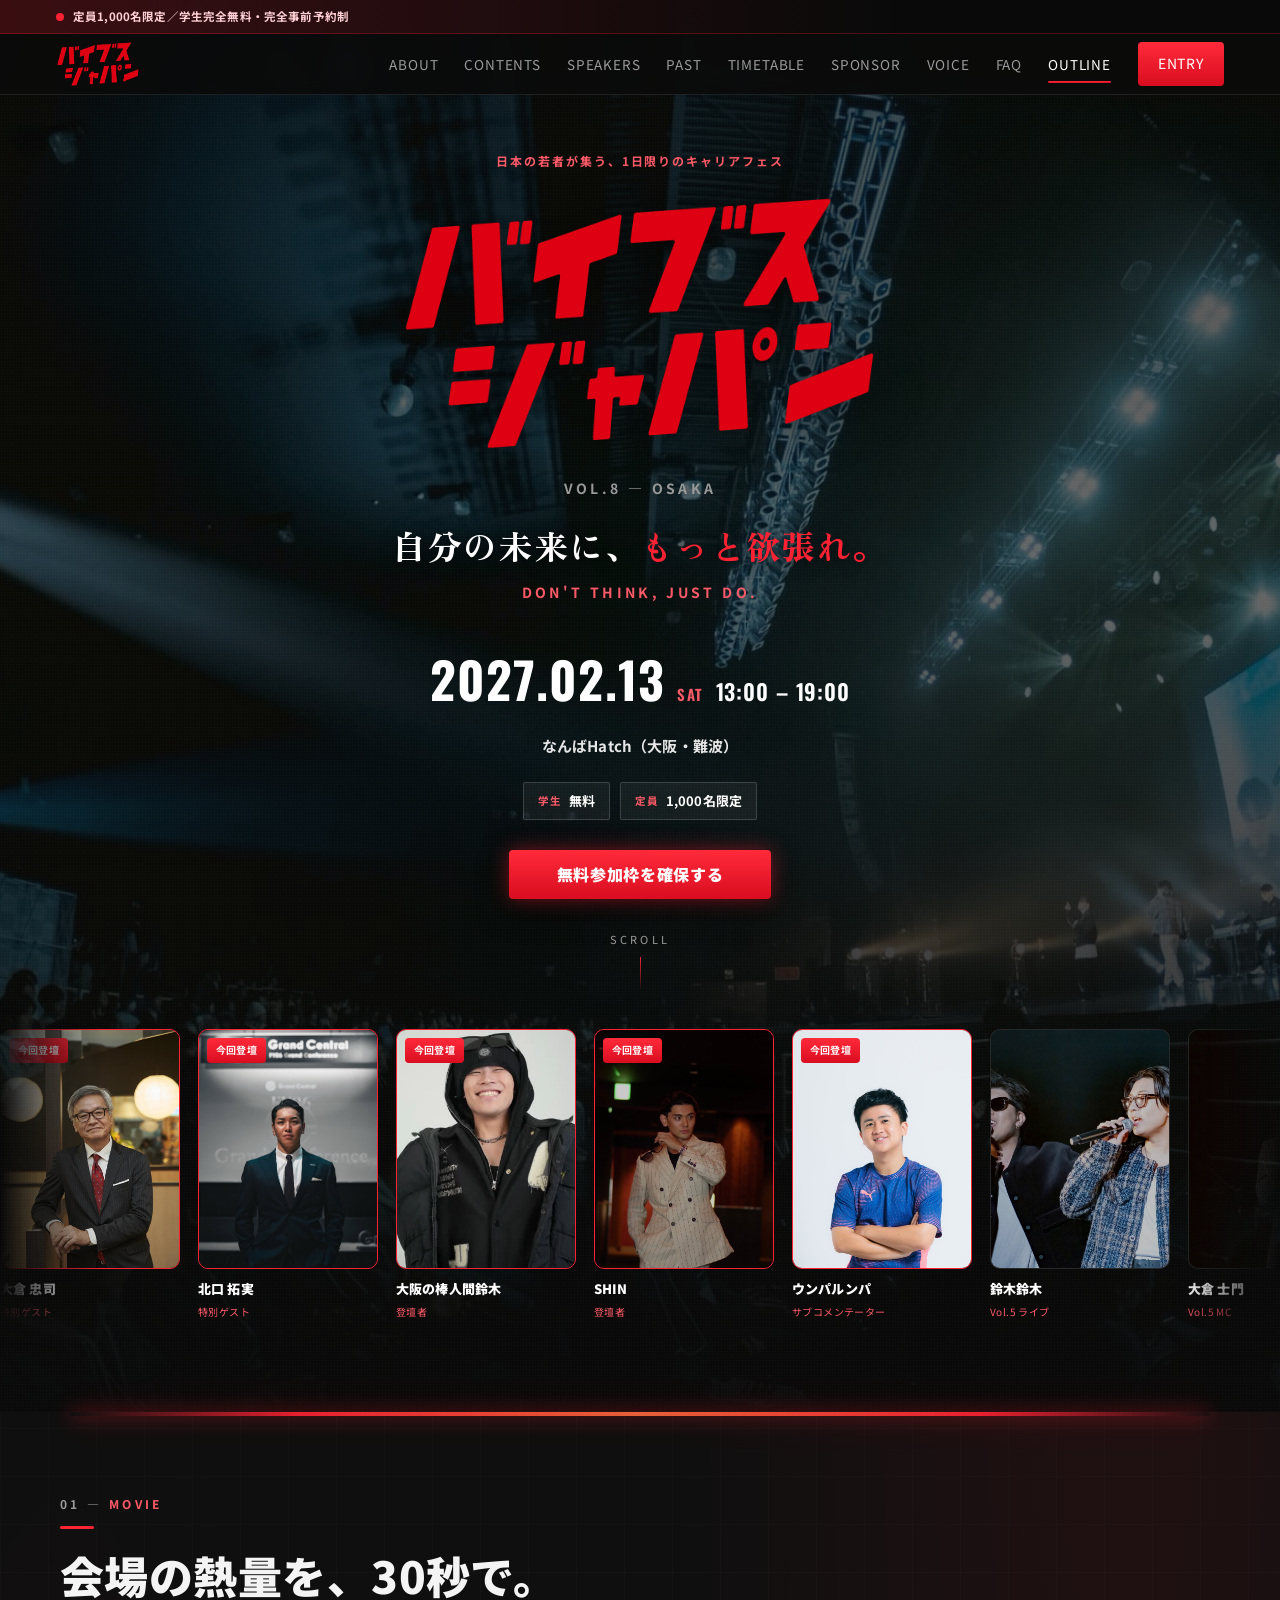
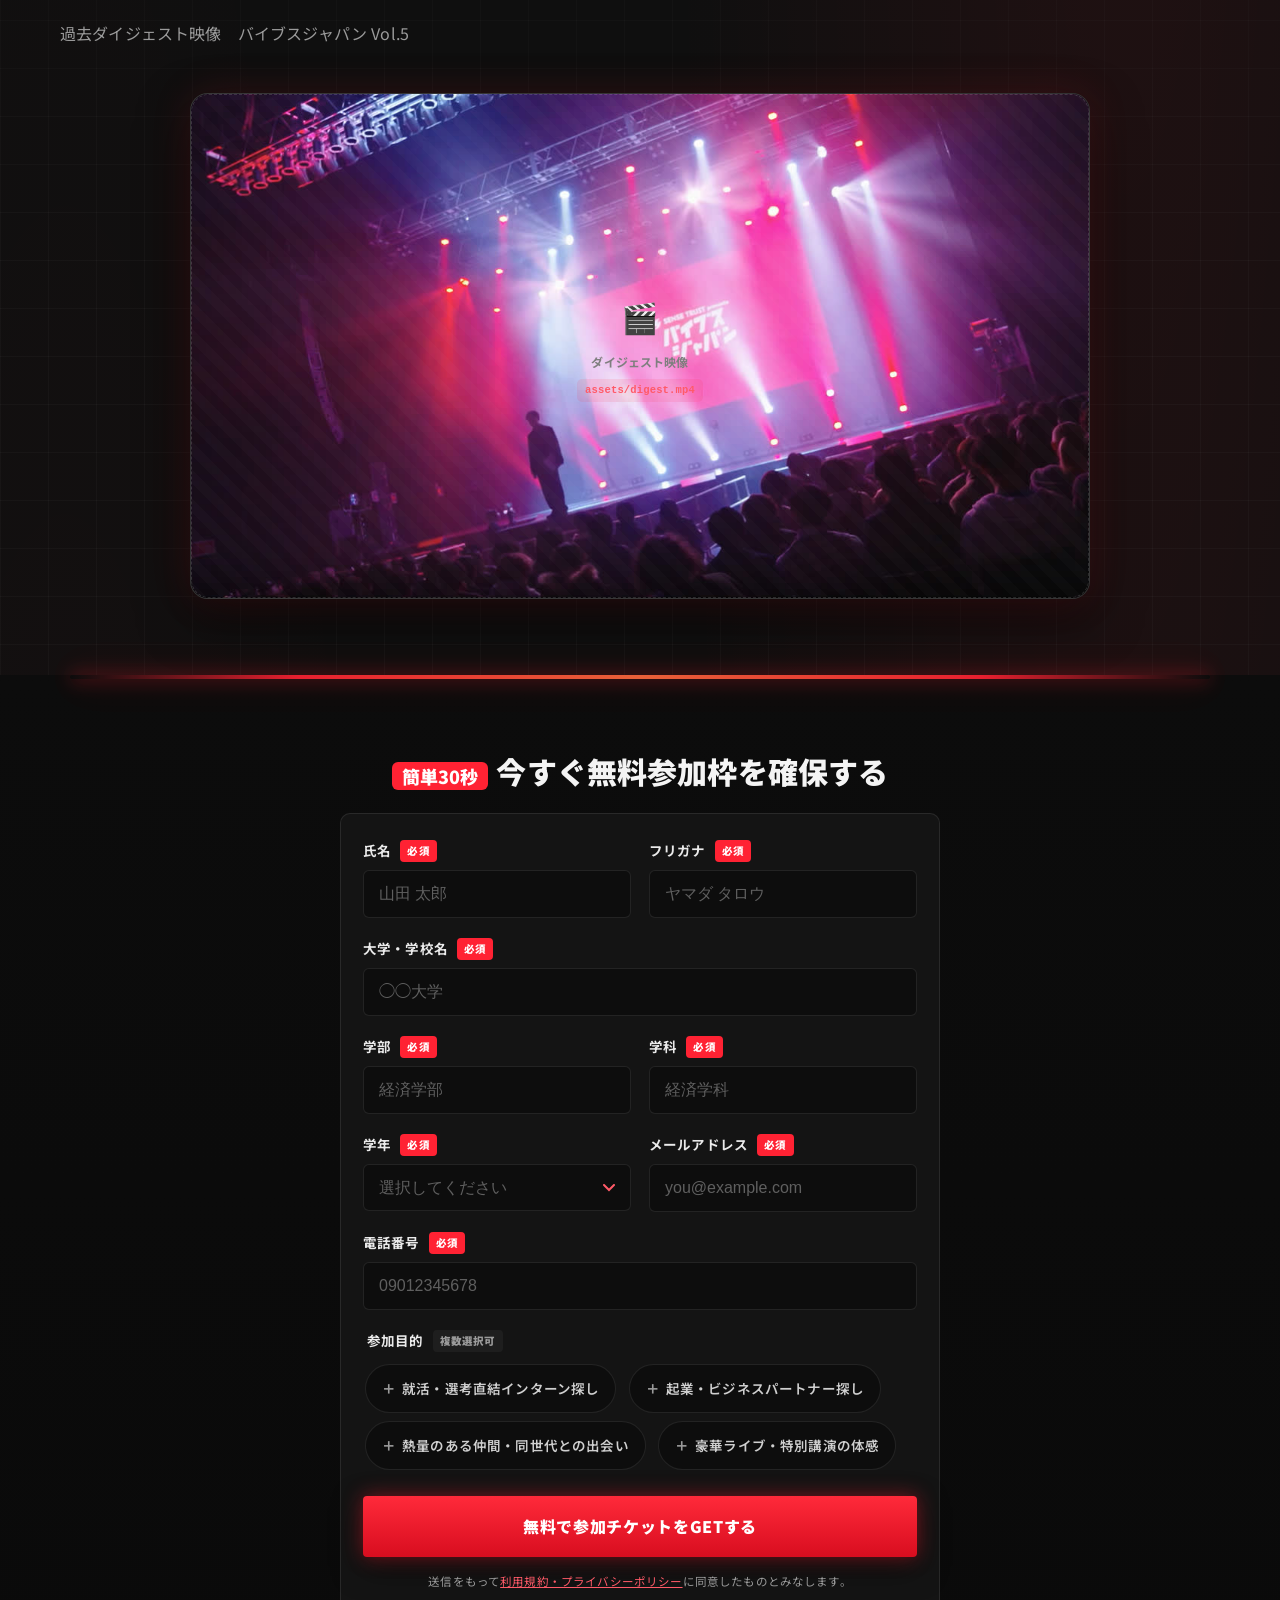
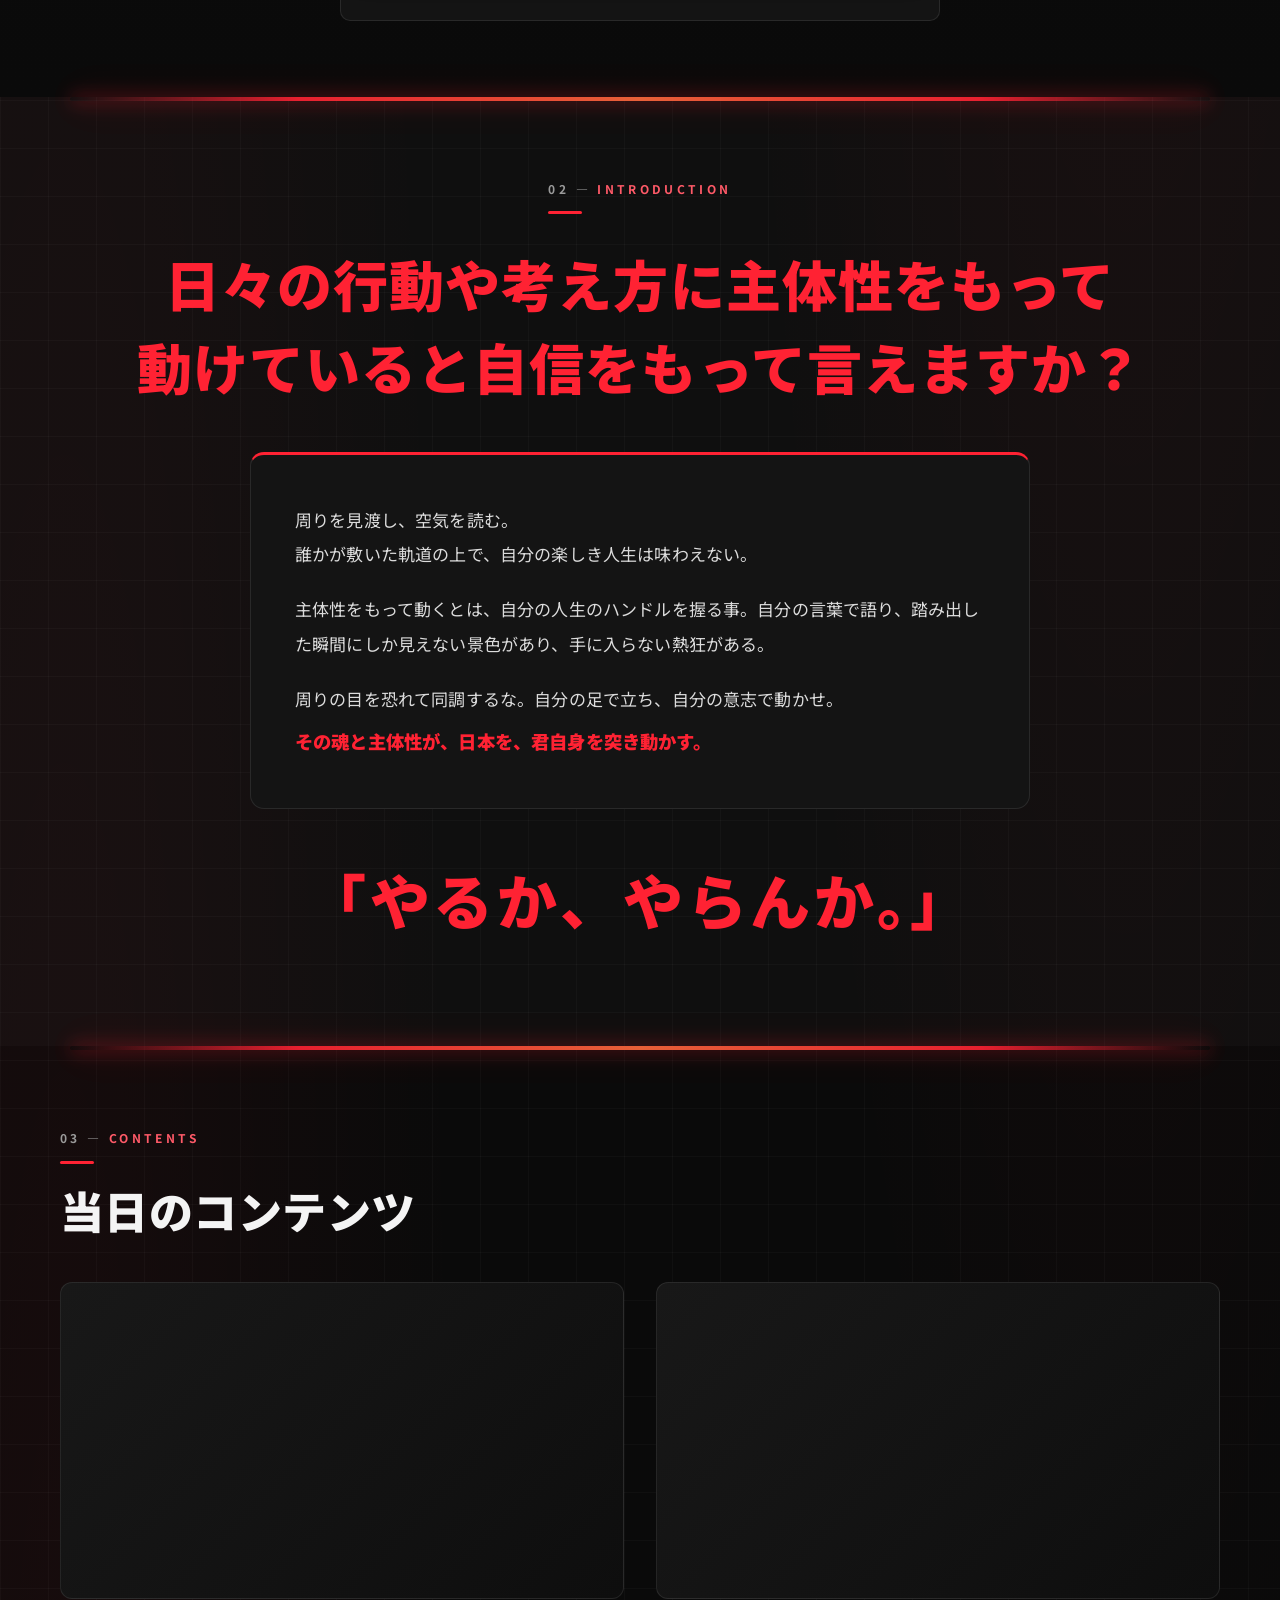
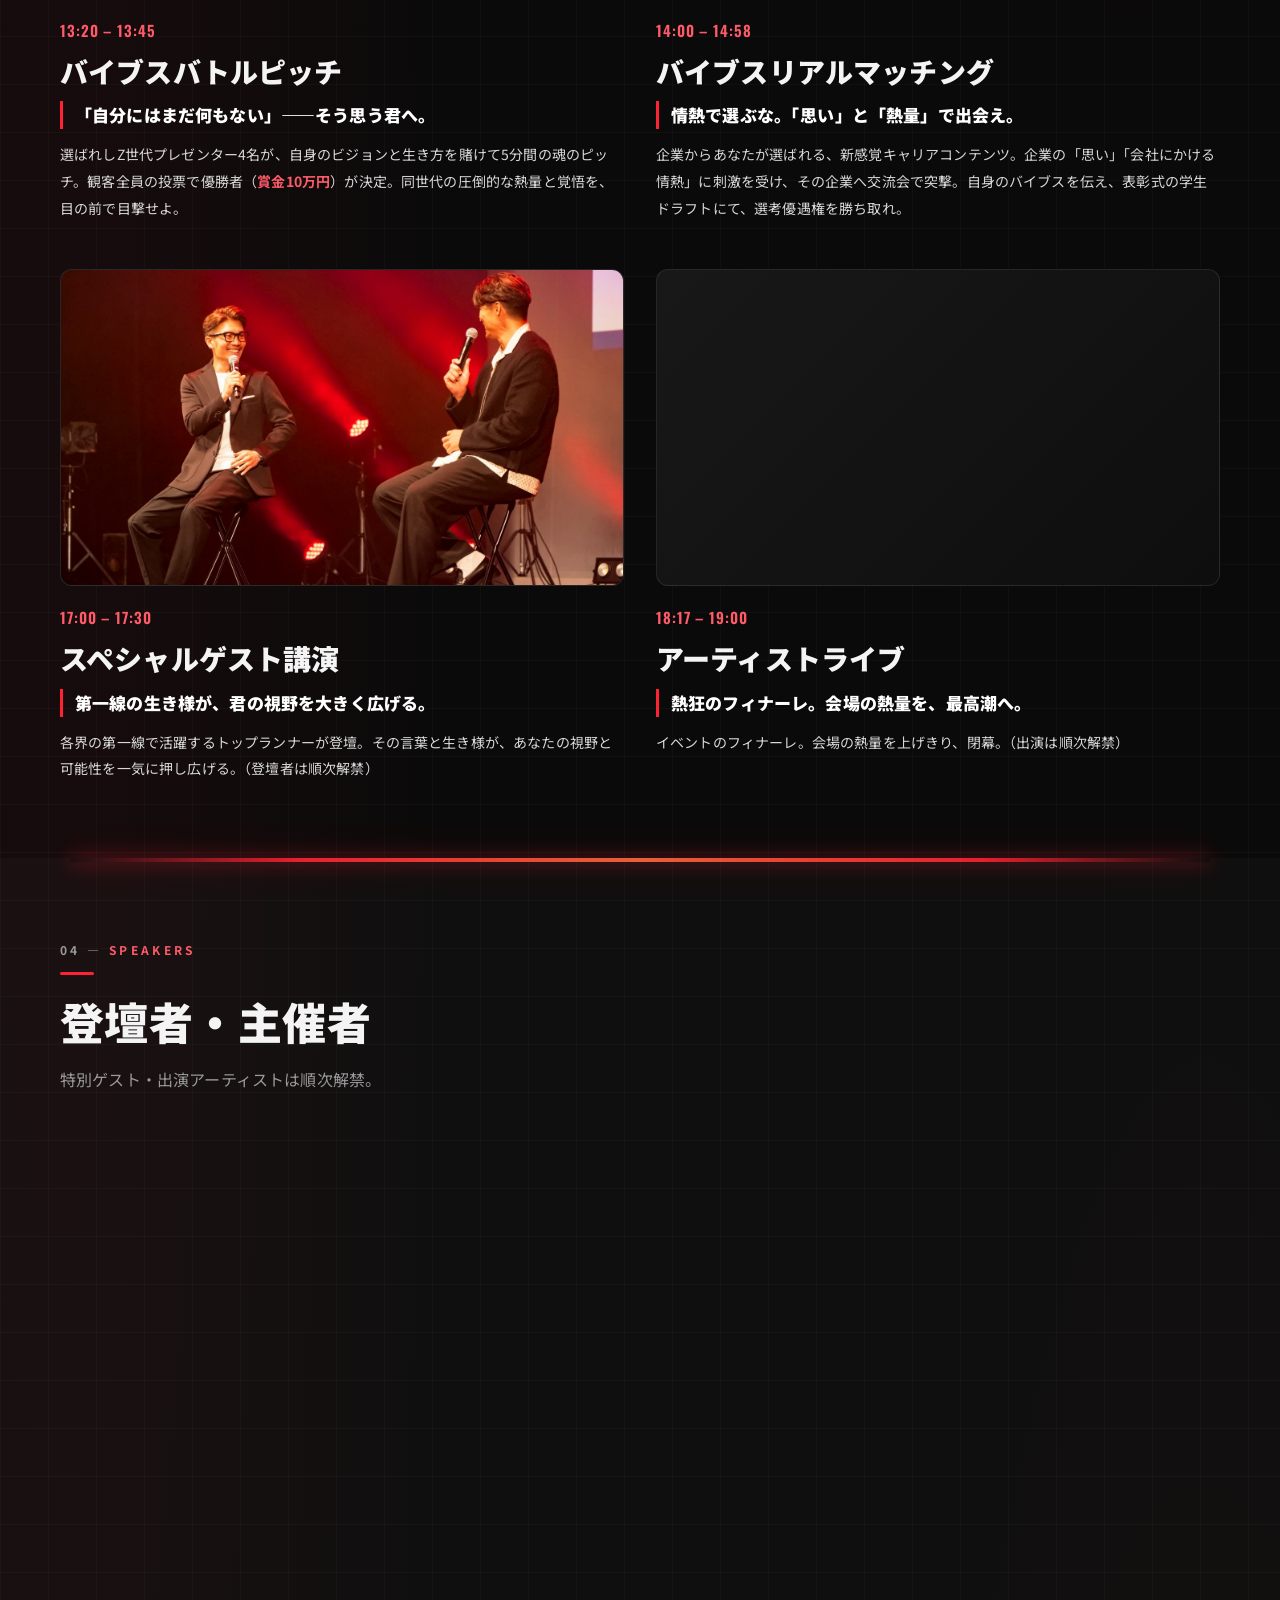
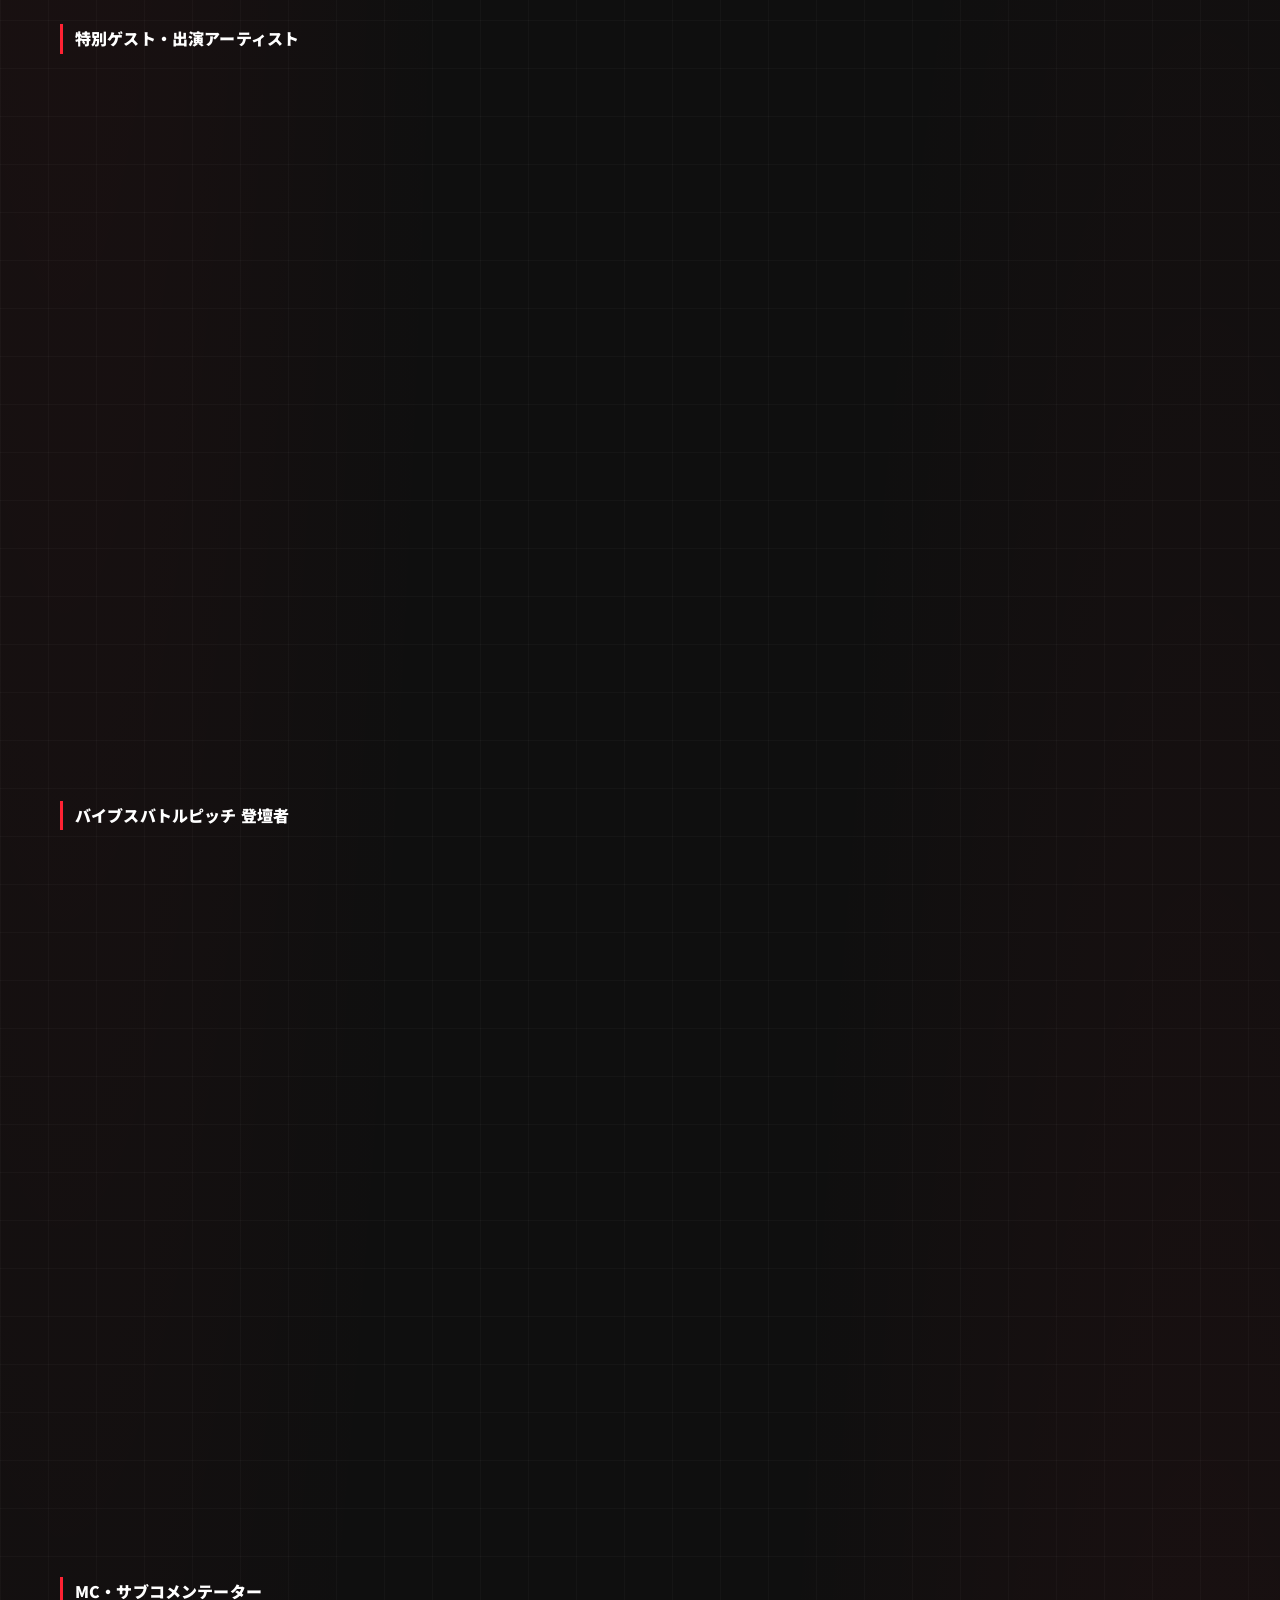
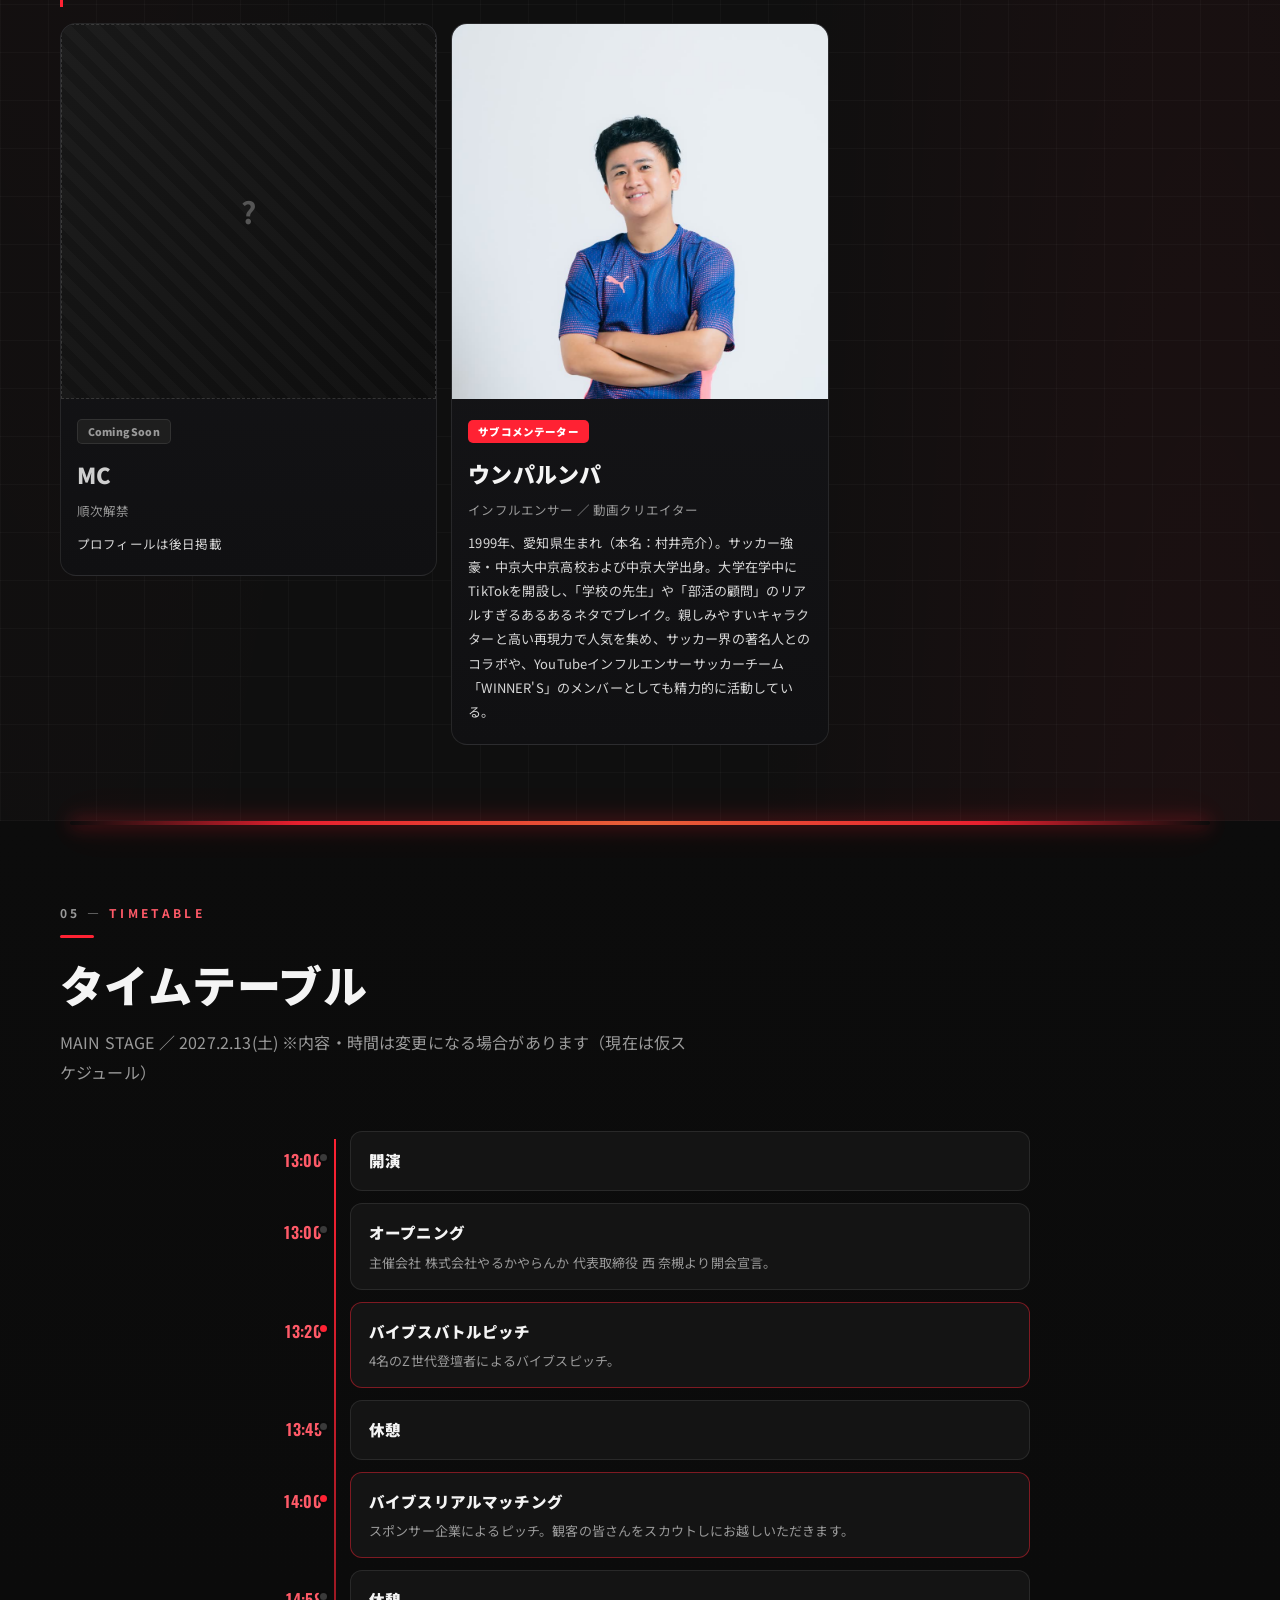
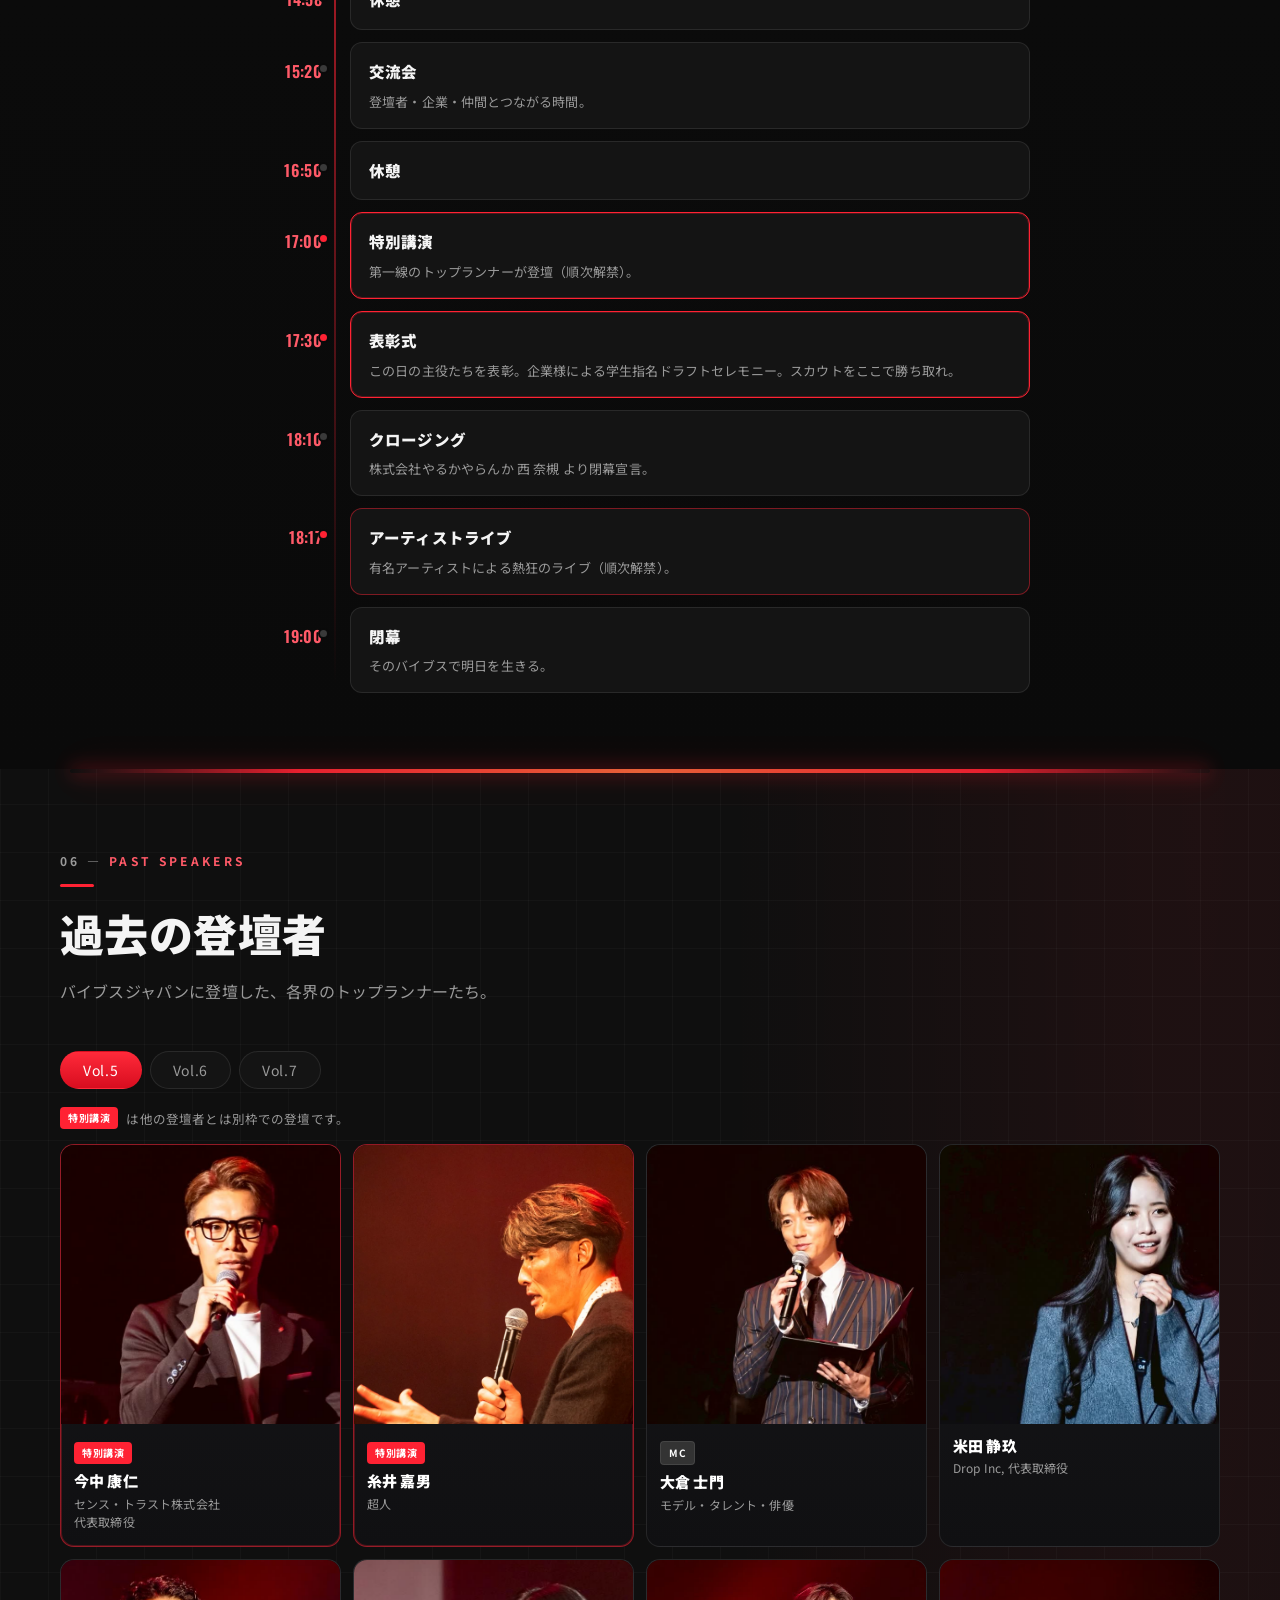
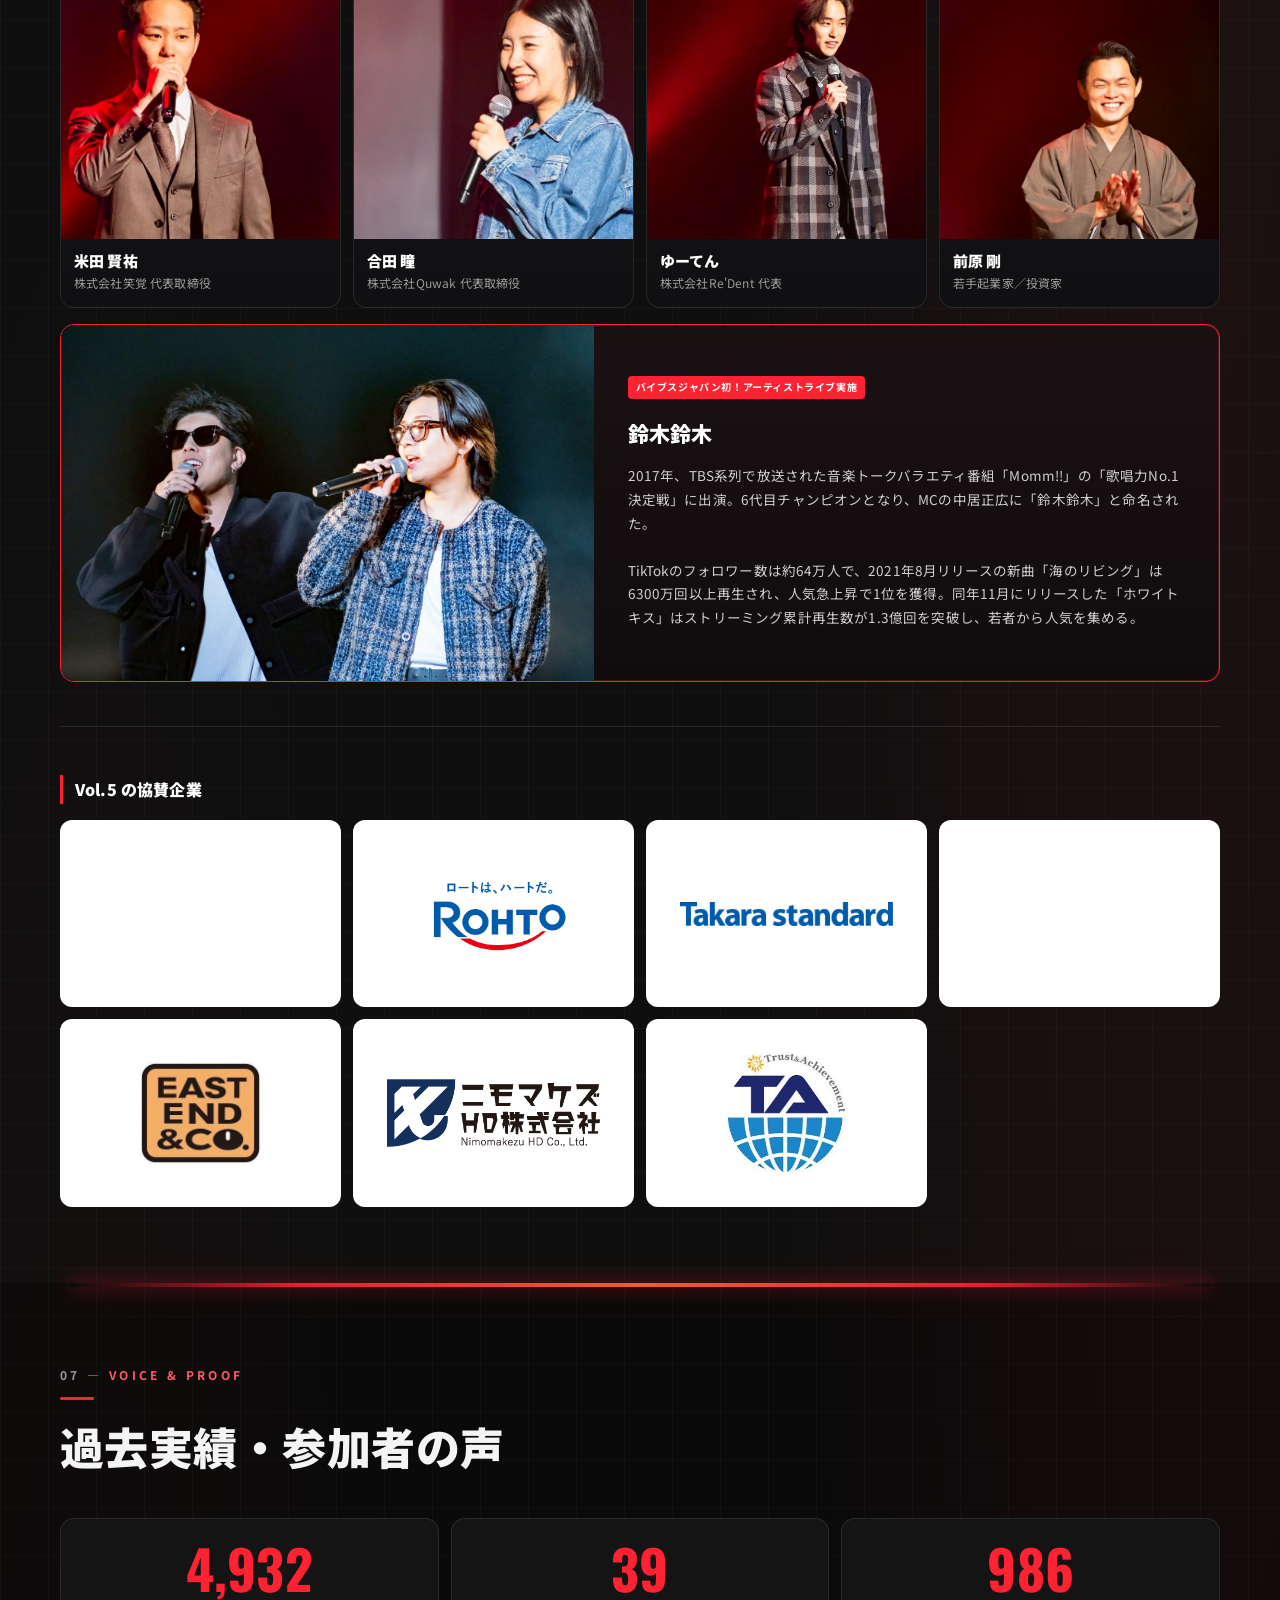
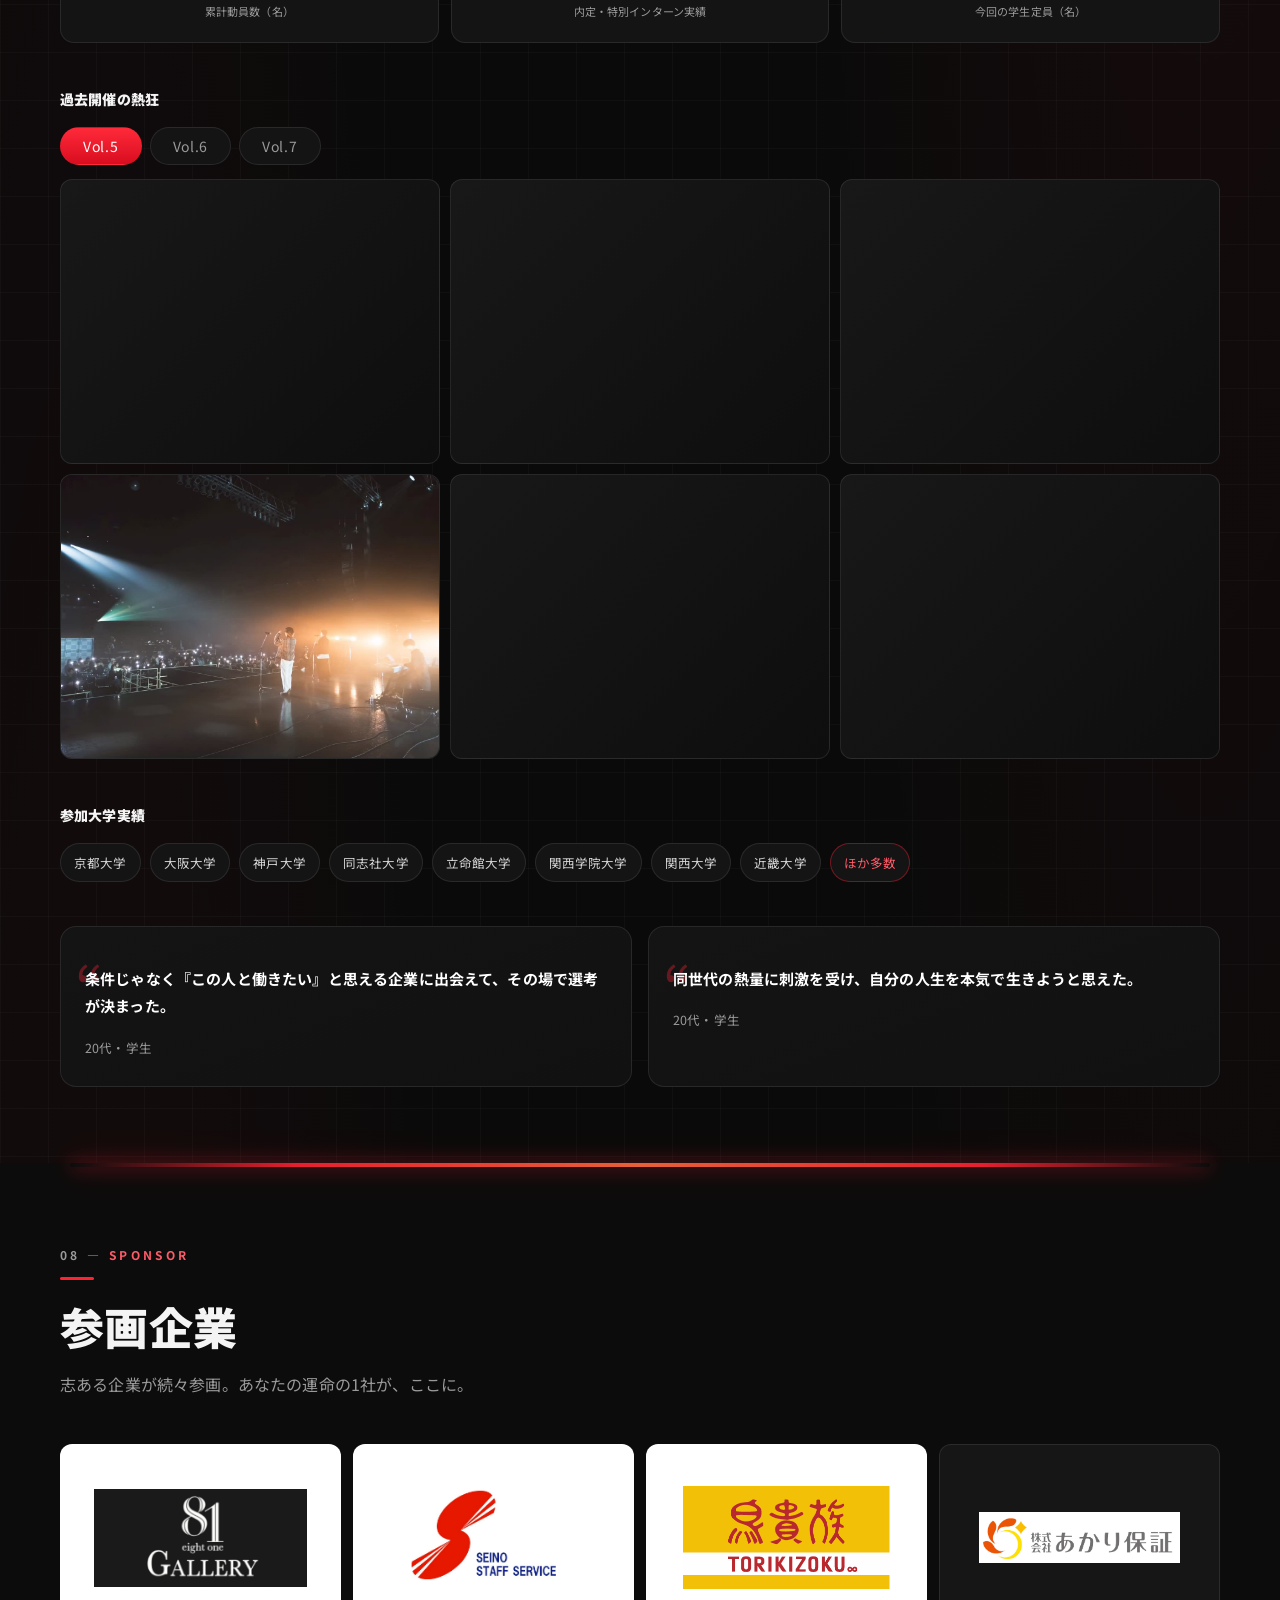
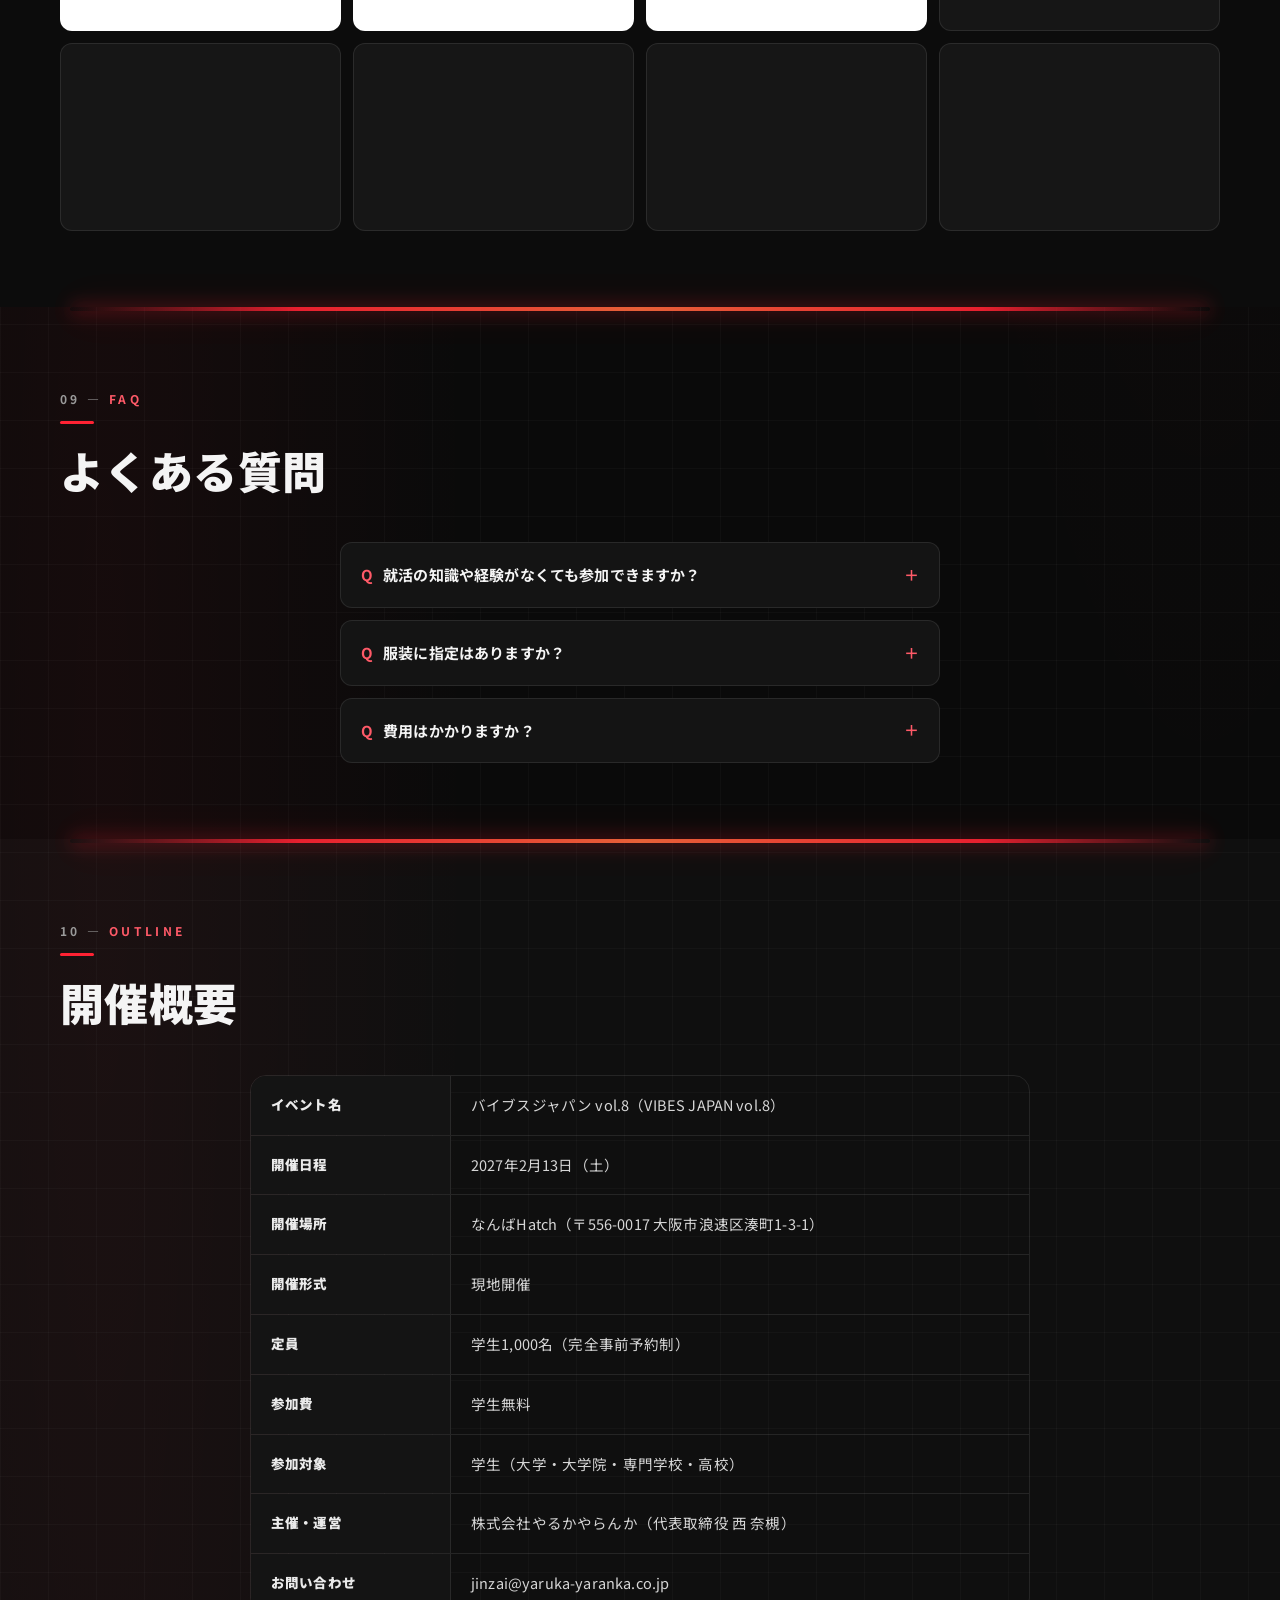
==== commit f6e6c15b: "LP：お問い合わせ先メールアドレスを設定 Co-Authored-By: Claude Sonnet 5.5 <noreply@anthropic.com>" ====
--- a/index.html
+++ b/index.html
@@ -574,7 +574,7 @@
       <div><dt>参加費</dt><dd>学生無料</dd></div>
       <div><dt>参加対象</dt><dd>学生（大学・大学院・専門学校・高校）</dd></div>
       <div><dt>主催・運営</dt><dd>株式会社やるかやらんか（代表取締役 西 奈槻）</dd></div>
-      <div><dt>お問い合わせ</dt><dd>（お問い合わせ先メールアドレスを設定してください）</dd></div>
+      <div><dt>お問い合わせ</dt><dd><a href="mailto:jinzai@yaruka-yaranka.co.jp">jinzai@yaruka-yaranka.co.jp</a></dd></div>
     </dl>
   </div>
 </section>
